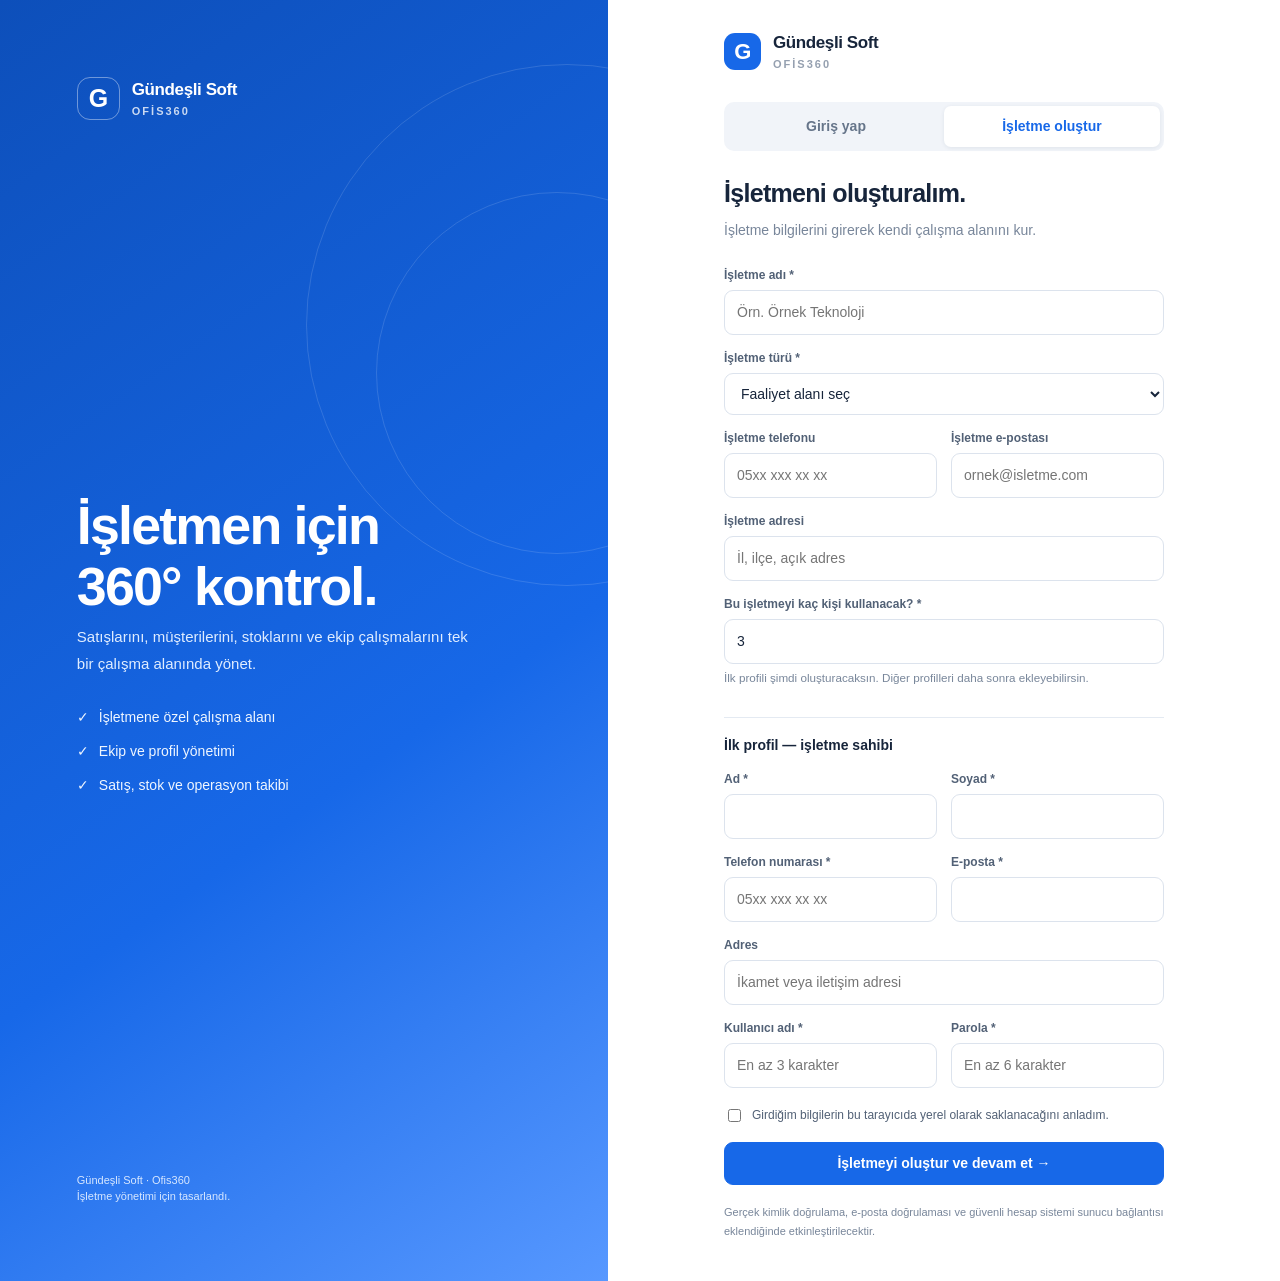
==== index.html @ 5b303537 "Update index.html" ====
<!DOCTYPE html>
<html lang="tr">
<head>
<meta charset="UTF-8">
<meta name="viewport" content="width=device-width, initial-scale=1.0">
<meta name="theme-color" content="#1768e8">
<title>Gündeşli Soft | Ofis360</title>
<style>
:root{
 --blue:#1768e8;--blue2:#0c50c4;--pale:#eef5ff;--ink:#17253b;
 --muted:#78869a;--line:#e4eaf2;--bg:#f5f7fb;--white:#fff;
 --green:#138a57;--greenbg:#e8f8ef;--red:#d93645;--redbg:#fff0f1;
 --orange:#c87812;--orangebg:#fff4e5;--radius:15px;
 --shadow:0 5px 24px rgba(28,57,96,.055)
}
*{box-sizing:border-box}
body{margin:0;background:var(--bg);color:var(--ink);font:14px/1.5 -apple-system,BlinkMacSystemFont,"Segoe UI",Arial,sans-serif}
button,input,select,textarea{font:inherit}
button{cursor:pointer}
button:focus-visible,input:focus-visible,select:focus-visible,textarea:focus-visible{outline:3px solid #9bc2ff;outline-offset:2px}
.hidden{display:none!important}
.muted{color:var(--muted)}
.small{font-size:12px}
h1,h2,h3,p{margin-top:0}
h1{font-size:25px;letter-spacing:-.7px;margin-bottom:7px}
h2{font-size:18px;letter-spacing:-.3px}
h3{font-size:14px}
a{color:var(--blue)}
.btn{border:1px solid var(--line);border-radius:9px;background:white;color:var(--ink);padding:10px 14px;font-weight:600;display:inline-flex;align-items:center;justify-content:center;gap:7px}
.btn:hover{background:#f3f7ff;border-color:#c9dcff}
.btn.primary{background:var(--blue);border-color:var(--blue);color:#fff}
.btn.primary:hover{background:var(--blue2)}
.btn.danger{color:var(--red);border-color:#ffd7dc}
.btn.soft{background:var(--pale);color:var(--blue);border-color:#d8e7ff}
.btn.sm{padding:7px 10px;font-size:12px}
.btn.block{width:100%}
input,select,textarea{width:100%;padding:11px 12px;border:1px solid #dce3ed;border-radius:9px;background:#fff;color:var(--ink)}
textarea{resize:vertical;min-height:80px}
label{display:block;font-size:12px;font-weight:650;color:#526176;margin-bottom:6px}
.field{margin-bottom:14px}
.field small{display:block;color:var(--muted);margin-top:5px}
.grid{display:grid;gap:15px}
.card{background:#fff;border:1px solid var(--line);border-radius:var(--radius);padding:19px;box-shadow:var(--shadow);min-width:0}
.card h2{margin-bottom:5px}
.row{display:flex;align-items:center;gap:12px}
.between{justify-content:space-between}
.wrap{flex-wrap:wrap}
.grow{flex:1;min-width:0}
.stack{display:flex;flex-direction:column;gap:12px}
.badge{display:inline-flex;align-items:center;gap:5px;border-radius:20px;padding:4px 9px;font-size:11px;font-weight:700;background:#eef2f7;color:#59677a}
.badge.green{background:var(--greenbg);color:var(--green)}
.badge.red{background:var(--redbg);color:var(--red)}
.badge.orange{background:var(--orangebg);color:var(--orange)}
.badge.blue{background:var(--pale);color:var(--blue)}
hr{border:0;border-top:1px solid var(--line);margin:17px 0}
.tablewrap{overflow:auto;width:100%}
table{border-collapse:collapse;width:100%;min-width:550px;font-size:13px}
th,td{text-align:left;padding:12px 10px;border-bottom:1px solid var(--line);vertical-align:middle}
th{color:#718096;font-size:11px;text-transform:uppercase;letter-spacing:.5px;background:#fafbfd}
td strong{font-weight:650}
.empty{text-align:center;padding:32px 15px;color:var(--muted)}
.empty b{display:block;color:var(--ink);font-size:14px;margin-bottom:5px}
.kpi{cursor:pointer;transition:.18s}
.kpi:hover{transform:translateY(-2px);border-color:#b8d1ff;box-shadow:0 9px 26px #174a8c12}
.kpi-icon{width:39px;height:39px;display:grid;place-items:center;background:var(--pale);color:var(--blue);border-radius:11px;font-size:18px}
.kpi-value{font-size:26px;font-weight:750;letter-spacing:-.8px;margin:12px 0 2px}
.kpi-label{font-size:12px;color:var(--muted)}
.topline{height:3px;background:linear-gradient(90deg,var(--blue),#6aa5ff)}
/* Login and onboarding */
#auth{min-height:100vh;display:grid;grid-template-columns:minmax(300px, .95fr) minmax(360px,1.05fr);background:#fff}
.auth-side{background:linear-gradient(145deg,#0d4fba,#1768e8 60%,#5798ff);color:#fff;padding:clamp(30px,6vw,80px);display:flex;flex-direction:column;justify-content:space-between;position:relative;overflow:hidden}
.auth-side:before,.auth-side:after{content:"";position:absolute;border:1px solid #ffffff22;border-radius:50%;width:360px;height:360px;right:-130px;top:15%}
.auth-side:after{width:520px;height:520px;right:-220px;top:5%}
.brand{display:flex;align-items:center;gap:12px;font-size:17px;font-weight:750;letter-spacing:-.4px}
.logo{width:43px;height:43px;border:1px solid #ffffff66;border-radius:13px;display:grid;place-items:center;font-size:25px;font-weight:800;color:#fff}
.brand .soft{font-size:11px;display:block;letter-spacing:2px;text-transform:uppercase;opacity:.78}
.auth-pitch{position:relative;z-index:1;max-width:460px}
.auth-pitch h1{font-size:clamp(34px,4.2vw,54px);line-height:1.12;letter-spacing:-1.8px}
.auth-pitch p{font-size:15px;line-height:1.8;color:#e0edff;max-width:400px}
.auth-points{display:grid;gap:13px;margin-top:30px;color:#eff6ff}
.auth-point{display:flex;gap:10px;align-items:center}
.auth-foot{position:relative;z-index:1;color:#d7e7ff;font-size:11px}
.auth-main{display:flex;align-items:center;justify-content:center;padding:30px 22px;overflow:auto}
.auth-box{width:100%;max-width:440px}
.auth-box h2{font-size:25px;letter-spacing:-.7px;margin:0 0 7px}
.auth-box .intro{color:var(--muted);margin-bottom:25px}
.auth-tabs{display:flex;background:#f1f4f9;padding:4px;border-radius:10px;margin-bottom:24px}
.auth-tabs button{flex:1;border:0;background:transparent;padding:10px;border-radius:7px;color:#66758a;font-weight:650}
.auth-tabs button.active{background:#fff;color:var(--blue);box-shadow:0 1px 4px #142b4915}
.auth-note{font-size:11px;color:var(--muted);line-height:1.7;margin-top:18px}
/* Application */
#app{min-height:100vh}
.sidebar{position:fixed;left:0;top:0;bottom:0;width:246px;background:#fff;border-right:1px solid var(--line);display:flex;flex-direction:column;z-index:10}
.side-brand{height:77px;display:flex;align-items:center;padding:0 20px;gap:10px;border-bottom:1px solid var(--line)}
.side-logo{width:37px;height:37px;display:grid;place-items:center;background:var(--blue);color:white;border-radius:11px;font-weight:800;font-size:22px}
.side-brand strong{display:block;font-size:14px}
.side-brand small{font-size:10px;color:var(--muted);letter-spacing:1.4px}
.side-business{margin:16px 13px;padding:12px;border:1px solid var(--line);border-radius:10px}
.side-business small{display:block;color:var(--muted);font-size:10px}
.side-business strong{display:block;margin:4px 0;overflow-wrap:anywhere}
.nav{overflow:auto;padding:4px 11px 16px;flex:1}
.nav-label{padding:16px 10px 7px;font-size:10px;letter-spacing:1.2px;font-weight:750;color:#9aa6b6}
.nav button{width:100%;border:0;background:transparent;color:#64748b;text-align:left;padding:10px;border-radius:8px;display:flex;align-items:center;gap:11px;margin:2px 0;font-size:13px;font-weight:550}
.nav button:hover{background:#f5f8fe;color:var(--blue)}
.nav button.active{background:var(--pale);color:var(--blue);font-weight:700}
.nav .ni{width:20px;text-align:center;font-size:16px}
.side-bottom{padding:12px;border-top:1px solid var(--line)}
.profile-mini{display:flex;gap:10px;align-items:center;padding:9px}
.avatar{width:36px;height:36px;display:grid;place-items:center;flex-shrink:0;border-radius:50%;background:#e3edff;color:var(--blue);font-weight:750}
.profile-mini strong{display:block;font-size:12px}
.profile-mini small{color:var(--muted);font-size:10px}
.main{margin-left:246px;min-width:0}
.topbar{height:70px;position:sticky;top:0;z-index:8;background:#ffffffed;backdrop-filter:blur(12px);border-bottom:1px solid var(--line);display:flex;align-items:center;justify-content:space-between;padding:0 29px;gap:12px}
.crumb{font-size:12px;color:var(--muted)}
.topbar-right{display:flex;align-items:center;gap:10px}
.content{padding:28px;max-width:1600px;margin:0 auto}
.pagehead{display:flex;align-items:flex-start;justify-content:space-between;gap:15px;margin-bottom:23px;flex-wrap:wrap}
.pagehead p{color:var(--muted);margin-bottom:0}
.page-actions{display:flex;gap:8px;flex-wrap:wrap}
.section-title{font-size:14px;font-weight:750;margin:24px 0 13px}
.stat-grid{grid-template-columns:repeat(4,minmax(0,1fr))}
.two-grid{grid-template-columns:repeat(2,minmax(0,1fr))}
.three-grid{grid-template-columns:repeat(3,minmax(0,1fr))}
.four-grid{grid-template-columns:repeat(4,minmax(0,1fr))}
.panel-title{display:flex;align-items:center;justify-content:space-between;gap:10px;margin-bottom:16px}
.panel-title h2{margin:0}
.listrow{display:flex;align-items:center;gap:12px;padding:12px 0;border-bottom:1px solid var(--line)}
.listrow:last-child{border-bottom:0}
.doticon{width:37px;height:37px;display:grid;place-items:center;background:#f0f5fd;border-radius:10px;font-size:16px;flex-shrink:0}
.listrow strong{font-size:13px}
.listrow small{display:block;color:var(--muted);font-size:11px}
.listrow .end{margin-left:auto;text-align:right}
.formgrid{display:grid;grid-template-columns:repeat(2,minmax(0,1fr));gap:0 14px}
.formgrid .full{grid-column:1/-1}
.tabs{display:flex;gap:7px;flex-wrap:wrap;margin-bottom:18px}
.tabs button{border:1px solid var(--line);background:#fff;padding:8px 12px;border-radius:8px;font-size:12px;color:#627187}
.tabs button.active{background:var(--pale);border-color:#cbdfff;color:var(--blue);font-weight:700}
.notice{padding:13px 15px;border-radius:10px;background:var(--pale);color:#275b9c;font-size:12px;margin-bottom:16px}
.money-status{padding:17px;border-radius:12px;display:flex;justify-content:space-between;align-items:center;gap:12px;background:#f0f3f7;border:1px solid #e3e8ef}
.money-status.red{background:var(--redbg);border-color:#ffcbd0;color:var(--red)}
.money-status.green{background:var(--greenbg);border-color:#bfe9d0;color:var(--green)}
.money-status.orange{background:var(--orangebg);border-color:#ffdfb0;color:var(--orange)}
.money-status strong{font-size:21px;display:block}
.money-status small{font-size:11px}
.sale-layout{display:grid;grid-template-columns:minmax(0,1.35fr) minmax(290px,.8fr);gap:16px;align-items:start}
.cart-line{display:grid;grid-template-columns:minmax(0,1fr) 75px 95px 28px;gap:8px;align-items:center;padding:12px 0;border-bottom:1px solid var(--line);font-size:12px}
.cart-line input{padding:7px}
.icon-btn{border:0;background:transparent;color:#8794a7;font-size:17px;padding:5px}
.setting-row{display:flex;align-items:center;justify-content:space-between;gap:15px;padding:15px 0;border-bottom:1px solid var(--line)}
.setting-row:last-child{border:0}
.setting-row strong{display:block;font-size:13px}
.setting-row small{display:block;color:var(--muted);font-size:11px;margin-top:3px}
.switch{width:42px;height:24px;position:relative;flex-shrink:0}
.switch input{opacity:0;width:0;height:0}
.slider{position:absolute;inset:0;background:#ccd4df;border-radius:30px;cursor:pointer}
.slider:before{content:"";position:absolute;width:18px;height:18px;left:3px;top:3px;background:white;border-radius:50%;transition:.2s}
.switch input:checked+.slider{background:var(--blue)}
.switch input:checked+.slider:before{transform:translateX(18px)}
.toast{position:fixed;right:22px;bottom:22px;background:#17253b;color:#fff;padding:13px 18px;border-radius:10px;box-shadow:0 8px 35px #0002;z-index:100;max-width:calc(100vw - 44px);animation:fadein .2s}
@keyframes fadein{from{transform:translateY(8px);opacity:0}to{transform:translateY(0);opacity:1}}
.modal-backdrop{position:fixed;inset:0;background:#10213b66;z-index:50;display:flex;align-items:center;justify-content:center;padding:18px}
.modal{background:#fff;border-radius:16px;width:100%;max-width:610px;max-height:90vh;overflow:auto;box-shadow:0 20px 70px #0c244233}
.modal-head{display:flex;align-items:center;justify-content:space-between;padding:19px 22px;border-bottom:1px solid var(--line)}
.modal-body{padding:22px}
.modal-foot{padding:14px 22px;border-top:1px solid var(--line);display:flex;justify-content:flex-end;gap:8px}
.mobile-menu{display:none}
@media(max-width:1100px){
 .stat-grid,.four-grid{grid-template-columns:repeat(2,minmax(0,1fr))}
 .three-grid{grid-template-columns:repeat(2,minmax(0,1fr))}
 .content{padding:22px}
}
@media(max-width:760px){
 #auth{grid-template-columns:1fr}
 .auth-side{display:none}
 .auth-main{min-height:100vh;padding:25px 18px}
 .sidebar{transform:translateX(-100%);transition:transform .22s;box-shadow:none}
 .sidebar.open{transform:translateX(0);box-shadow:15px 0 40px #13274422}
 .main{margin-left:0}
 .topbar{height:62px;padding:0 14px}
 .mobile-menu{display:inline-flex}
 .content{padding:18px 13px}
 .stat-grid,.two-grid,.three-grid,.four-grid{grid-template-columns:1fr 1fr;gap:10px}
 .card{padding:14px}
 .kpi-value{font-size:22px}
 .sale-layout{grid-template-columns:1fr}
 .formgrid{grid-template-columns:1fr}
 .formgrid .full{grid-column:auto}
 .topbar-right .hide-mobile{display:none}
}
@media(max-width:390px){
 .stat-grid,.two-grid,.three-grid,.four-grid{grid-template-columns:1fr}
}
@media print{
 .sidebar,.topbar,.page-actions,.no-print,.btn{display:none!important}
 .main{margin:0}.content{padding:0}.card{box-shadow:none;break-inside:avoid}
 body{background:#fff}
}
</style>
</head>
<body>

<section id="auth">
 <aside class="auth-side">
  <div class="brand"><div class="logo">G</div><div>Gündeşli Soft<span class="soft">OFİS360</span></div></div>
  <div class="auth-pitch">
   <h1>İşletmen için<br>360° kontrol.</h1>
   <p>Satışlarını, müşterilerini, stoklarını ve ekip çalışmalarını tek bir çalışma alanında yönet.</p>
   <div class="auth-points">
    <div class="auth-point"><span>✓</span> İşletmene özel çalışma alanı</div>
    <div class="auth-point"><span>✓</span> Ekip ve profil yönetimi</div>
    <div class="auth-point"><span>✓</span> Satış, stok ve operasyon takibi</div>
   </div>
  </div>
  <div class="auth-foot">Gündeşli Soft · Ofis360<br>İşletme yönetimi için tasarlandı.</div>
 </aside>
 <main class="auth-main">
  <div class="auth-box">
   <div class="brand" style="color:var(--ink);margin-bottom:30px"><div class="side-logo">G</div><div>Gündeşli Soft<span class="soft" style="color:var(--muted)">OFİS360</span></div></div>
   <div id="authContent"></div>
  </div>
 </main>
</section>

<section id="app" class="hidden">
 <aside class="sidebar" id="sidebar">
  <div class="side-brand"><div class="side-logo">G</div><div><strong>Gündeşli Soft</strong><small>OFİS360</small></div></div>
  <div class="side-business"><small>AKTİF İŞLETME</small><strong id="sideBusiness">İşletmem</strong><span class="badge blue" id="sideSector">İşletme</span></div>
  <nav class="nav" id="nav"></nav>
  <div class="side-bottom">
   <div class="profile-mini"><div class="avatar" id="sideAvatar">K</div><div class="grow"><strong id="sideName">Kullanıcı</strong><small id="sideRole">İşletme yöneticisi</small></div><button class="icon-btn" onclick="showPage('profiles')" title="Profiller">⌄</button></div>
   <button class="btn block sm" onclick="logout()">Oturumu kapat</button>
  </div>
 </aside>
 <main class="main">
  <header class="topbar">
   <div class="row"><button class="btn sm mobile-menu" onclick="toggleSidebar()">☰</button><div><div class="crumb">Gündeşli Soft / <span id="crumb">Genel Bakış</span></div><strong id="topBusiness">İşletmem</strong></div></div>
   <div class="topbar-right"><span class="badge green hide-mobile">● Yerel çalışma alanı</span><button class="btn sm" onclick="showPage('settings')">⚙ Ayarlar</button><button class="btn sm primary" onclick="showPage('sales')">＋ Yeni satış</button></div>
  </header>
  <div class="content" id="content"></div>
 </main>
</section>

<div id="modalRoot"></div>
<div id="toastRoot"></div>

<script>
"use strict";
const $=id=>document.getElementById(id);
const money=n=>new Intl.NumberFormat("tr-TR",{style:"currency",currency:"TRY"}).format(Number(n)||0);
const esc=s=>String(s??"").replace(/[&<>"']/g,c=>({"&":"&amp;","<":"&lt;",">":"&gt;",'"':"&quot;","'":"&#39;"}[c]));
const uid=()=>Date.now().toString(36)+Math.random().toString(36).slice(2,8);
const today=()=>new Date().toISOString().slice(0,10);
const sectorNames={
 computer:"Bilgisayar ve Güvenlik Sistemleri / Teknik Servis",
 phone:"Telefoncu ve Telefon Teknik Servisi",
 realestate:"Gayrimenkul / Emlak"
};
const defaultSettings={
 sessionMinutes:10,currency:"TRY",lowStock:3,showCosts:true,
 businessAddress:"",businessPhone:"",businessEmail:"",
 businessTax:"",businessTaxOffice:"",businessWebsite:"",
 receiptFooter:"Bizi tercih ettiğiniz için teşekkür ederiz.",
 requireCustomer:false,showWelcome:true
};
let db=null,activeProfile=null,currentPage="dashboard",authMode="login";
let cart=[],salePayment="cash",detailTab="";

function blankDB(){
 return {version:1,business:null,profiles:[],customers:[],products:[],sales:[],
 services:[],tasks:[],properties:[],activity:[],settings:{...defaultSettings},
 currentProfileId:null,createdAt:new Date().toISOString()};
}
function loadDB(){
 try{
  const raw=localStorage.getItem("ofis360_data_v1");
  if(raw){const x=JSON.parse(raw);return {...blankDB(),...x,settings:{...defaultSettings,...x.settings}}}
 }catch(e){}
 return blankDB();
}
function saveDB(){
 try{localStorage.setItem("ofis360_data_v1",JSON.stringify(db));return true}
 catch(e){toast("Tarayıcı depolama alanı dolu olabilir. Verileri dışa aktarın.");return false}
}
function logActivity(action){
 db.activity.unshift({id:uid(),action,profile:activeProfile?.name||"Sistem",date:new Date().toISOString()});
 db.activity=db.activity.slice(0,150);
}
function toast(msg){
 const el=document.createElement("div");el.className="toast";el.textContent=msg;
 $("toastRoot").appendChild(el);setTimeout(()=>el.remove(),3000);
}
function initials(name){
 return String(name||"K").trim().split(/\s+/).slice(0,2).map(x=>x[0]||"").join("").toLocaleUpperCase("tr");
}
function fmtDate(s){
 if(!s)return "—";
 const d=new Date(s);return isNaN(d)?esc(s):d.toLocaleDateString("tr-TR");
}
function openAuth(mode="login"){
 authMode=mode;renderAuth();
}
function renderAuth(){
 $("auth").classList.remove("hidden");$("app").classList.add("hidden");
 const isLogin=authMode==="login",isCreate=authMode==="create";
 $("authContent").innerHTML=`
 <div class="auth-tabs">
  <button class="${isLogin?"active":""}" onclick="openAuth('login')">Giriş yap</button>
  <button class="${isCreate?"active":""}" onclick="openAuth('create')">İşletme oluştur</button>
 </div>
 ${isLogin?`
 <h2>Tekrar hoş geldin.</h2><p class="intro">İşletme çalışma alanına giriş yap.</p>
 <form onsubmit="login(event)">
  <div class="field"><label>İşletme</label><input id="loginBusiness" required placeholder="İşletme adı"></div>
  <div class="field"><label>E-posta veya kullanıcı adı</label><input id="loginUser" required autocomplete="username" placeholder="E-posta / kullanıcı adı"></div>
  <div class="field"><label>Parola</label><input id="loginPass" required type="password" autocomplete="current-password" placeholder="Parolanız"></div>
  <button class="btn primary block" type="submit">Giriş yap <span>→</span></button>
 </form>
 <div class="row between" style="margin-top:17px"><span class="small muted">İlk kez mi kullanıyorsun?</span><button class="btn sm soft" onclick="openAuth('create')">İşletme oluştur</button></div>
 <p class="auth-note">Bu sürüm yerel prototiptir. Hesap ve parola kayıtları yalnızca bu tarayıcıda tutulur; henüz sunucuya bağlı değildir.</p>
 `:isCreate?`
 <h2>İşletmeni oluşturalım.</h2><p class="intro">İşletme bilgilerini girerek kendi çalışma alanını kur.</p>
 <form onsubmit="createBusiness(event)">
  <div class="field"><label>İşletme adı *</label><input id="newBusiness" required maxlength="100" placeholder="Örn. Örnek Teknoloji"></div>
  <div class="field"><label>İşletme türü *</label><select id="newSector" required><option value="">Faaliyet alanı seç</option>${Object.entries(sectorNames).map(([k,v])=>`<option value="${k}">${esc(v)}</option>`).join("")}</select></div>
  <div class="formgrid">
   <div class="field"><label>İşletme telefonu</label><input id="newPhone" type="tel" placeholder="05xx xxx xx xx"></div>
   <div class="field"><label>İşletme e-postası</label><input id="newEmail" type="email" placeholder="ornek@isletme.com"></div>
   <div class="field full"><label>İşletme adresi</label><input id="newAddress" placeholder="İl, ilçe, açık adres"></div>
   <div class="field full"><label>Bu işletmeyi kaç kişi kullanacak? *</label><input id="newSeats" type="number" min="1" max="500" required value="3"><small>İlk profili şimdi oluşturacaksın. Diğer profilleri daha sonra ekleyebilirsin.</small></div>
  </div>
  <hr><h3>İlk profil — işletme sahibi</h3>
  <div class="formgrid">
   <div class="field"><label>Ad *</label><input id="ownerFirst" required autocomplete="given-name"></div>
   <div class="field"><label>Soyad *</label><input id="ownerLast" required autocomplete="family-name"></div>
   <div class="field"><label>Telefon numarası *</label><input id="ownerPhone" required type="tel" placeholder="05xx xxx xx xx"></div>
   <div class="field"><label>E-posta *</label><input id="ownerEmail" required type="email" autocomplete="email"></div>
   <div class="field full"><label>Adres</label><input id="ownerAddress" placeholder="İkamet veya iletişim adresi"></div>
   <div class="field"><label>Kullanıcı adı *</label><input id="ownerUsername" required minlength="3" autocomplete="username" placeholder="En az 3 karakter"></div>
   <div class="field"><label>Parola *</label><input id="ownerPassword" required type="password" minlength="6" autocomplete="new-password" placeholder="En az 6 karakter"></div>
  </div>
  <label style="display:flex;gap:8px;align-items:flex-start;font-weight:500;margin:4px 0 17px"><input type="checkbox" id="terms" required style="width:auto;margin-top:3px"> <span>Girdiğim bilgilerin bu tarayıcıda yerel olarak saklanacağını anladım.</span></label>
  <button class="btn primary block" type="submit">İşletmeyi oluştur ve devam et →</button>
 </form>
 <p class="auth-note">Gerçek kimlik doğrulama, e-posta doğrulaması ve güvenli hesap sistemi sunucu bağlantısı eklendiğinde etkinleştirilecektir.</p>
 `:`
 <h2>Profillerine eriş.</h2><p class="intro">İşletme yöneticisinin oluşturduğu profille devam et.</p>
 <form onsubmit="switchProfileLogin(event)">
  <div class="field"><label>İşletme adı</label><input id="profileBusiness" required></div>
  <div class="field"><label>Kullanıcı adı</label><input id="profileUsername" required></div>
  <div class="field"><label>Parola</label><input id="profilePassword" required type="password"></div>
  <button class="btn primary block">Giriş yap</button>
 </form>`}`;
}
function createBusiness(e){
 e.preventDefault();
 const name=$("newBusiness").value.trim(),sector=$("newSector").value;
 const username=$("ownerUsername").value.trim(),password=$("ownerPassword").value;
 if(!name||!sector||username.length<3||password.length<6)return toast("Zorunlu alanları kontrol et.");
 const first=$("ownerFirst").value.trim(),last=$("ownerLast").value.trim();
 db=blankDB();
 db.business={id:uid(),name,sector,seats:Math.max(1,Math.min(500,Number($("newSeats").value)||1)),
 phone:$("newPhone").value.trim(),email:$("newEmail").value.trim(),address:$("newAddress").value.trim()};
 db.settings={...defaultSettings,businessPhone:db.business.phone,businessEmail:db.business.email,businessAddress:db.business.address};
 const p={id:uid(),first,last,name:(first+" "+last).trim(),phone:$("ownerPhone").value.trim(),
 email:$("ownerEmail").value.trim(),address:$("ownerAddress").value.trim(),
 username,password,role:"owner",title:"İşletme sahibi",active:true,createdAt:new Date().toISOString()};
 db.profiles.push(p);db.currentProfileId=p.id;activeProfile=p;
 logActivity("İşletme oluşturuldu");
 saveDB();enterApp();toast("İşletme oluşturuldu. İlk profil hazır.");
}
function login(e){
 e.preventDefault();
 const name=$("loginBusiness").value.trim().toLocaleLowerCase("tr");
 const username=$("loginUser").value.trim().toLocaleLowerCase("tr");
 const password=$("loginPass").value;
 const candidate=loadDB();
 if(!candidate.business||candidate.business.name.toLocaleLowerCase("tr")!==name){
  return toast("Bu tarayıcıda eşleşen bir işletme bulunamadı.");
 }
 const p=candidate.profiles.find(x=>x.active&&x.username.toLocaleLowerCase("tr")===username&&x.password===password);
 if(!p)return toast("Kullanıcı adı veya parola hatalı.");
 db=candidate;activeProfile=p;db.currentProfileId=p.id;saveDB();enterApp();
}
function switchProfileLogin(e){
 e.preventDefault();
 const candidate=loadDB();
 if(!candidate.business||candidate.business.name.toLocaleLowerCase("tr")!==$("profileBusiness").value.trim().toLocaleLowerCase("tr"))return toast("İşletme bulunamadı.");
 const p=candidate.profiles.find(x=>x.active&&x.username.toLocaleLowerCase("tr")===$("profileUsername").value.trim().toLocaleLowerCase("tr")&&x.password===$("profilePassword").value);
 if(!p)return toast("Profil bilgileri doğru değil.");
 db=candidate;activeProfile=p;db.currentProfileId=p.id;saveDB();enterApp();
}
function enterApp(){
 if(!db?.business||!activeProfile){openAuth("login");return}
 $("auth").classList.add("hidden");$("app").classList.remove("hidden");
 $("sideBusiness").textContent=db.business.name;$("topBusiness").textContent=db.business.name;
 $("sideSector").textContent=sectorNames[db.business.sector]||"İşletme";
 $("sideName").textContent=activeProfile.name;$("sideRole").textContent=activeProfile.title||activeProfile.role;
 $("sideAvatar").textContent=initials(activeProfile.name);
 buildNav();showPage(currentPage==="login"?"dashboard":currentPage);
}
function logout(){
 if(db){db.currentProfileId=null;saveDB()}
 db=null;activeProfile=null;cart=[];openAuth("login");
}
function toggleSidebar(){$("sidebar").classList.toggle("open")}
function isOwner(){return activeProfile?.role==="owner"||activeProfile?.role==="admin"}
function canManage(){return isOwner()||activeProfile?.role==="manager"}
function buildNav(){
 const sector=db.business.sector;
 const items=[
  ["main","ÇALIŞMA ALANI"],
  ["dashboard","▦","Genel Bakış"],
  ["sales","＋","Yeni Satış"],
  ["salesList","▤","Satış Geçmişi"],
  ["customers","♙","Müşteriler"],
  ["stock","▦","Ürün ve Stok"],
  ["tasks","◷","Görevler ve Hatırlatmalar"],
  ["reports","▥","Raporlar"],
  ["operations","▧",sector==="realestate"?"Portföy ve İlanlar":sector==="phone"?"Telefon İşlemleri":"Teknik Servis"],
  ["team","TEAM","EKİP VE YÖNETİM"],
  ["profiles","♧","Personel Profilleri"],
  ["settings","⚙","Ayarlar"]
 ];
 if(sector==="realestate")items.splice(8,0,["properties","⌂","Gayrimenkuller"]);
 $("nav").innerHTML=items.map(it=>it[0]==="main"||it[0]==="team"?`<div class="nav-label">${it[1]}</div>`:`<button data-page="${it[0]}" class="${currentPage===it[0]?"active":""}" onclick="showPage('${it[0]}')"><span class="ni">${it[1]==="TEAM"?"♧":it[1]}</span>${it[2]}</button>`).join("");
}
function showPage(page){
 currentPage=page;$("sidebar").classList.remove("open");buildNav();
 const names={dashboard:"Genel Bakış",sales:"Yeni Satış",salesList:"Satış Geçmişi",customers:"Müşteriler",stock:"Ürün ve Stok",tasks:"Görevler ve Hatırlatmalar",reports:"Raporlar",operations:db?.business.sector==="realestate"?"Portföy ve İlanlar":db?.business.sector==="phone"?"Telefon İşlemleri":"Teknik Servis",properties:"Gayrimenkuller",profiles:"Personel Profilleri",settings:"Ayarlar",detail:"Ayrıntılı Analiz"};
 $("crumb").textContent=names[page]||page;
 const fn={dashboard:renderDashboard,sales:renderSales,salesList:renderSalesList,customers:renderCustomers,stock:renderStock,tasks:renderTasks,reports:renderReports,operations:renderOperations,properties:renderProperties,profiles:renderProfiles,settings:renderSettings};
 $("content").innerHTML=(fn[page]||renderDashboard)();
 if(page==="sales")refreshSale();
}
function pageHead(title,desc,actions=""){
 return `<div class="pagehead"><div><h1>${title}</h1><p>${desc}</p></div><div class="page-actions">${actions}</div></div>`;
}
function kpi(title,value,icon,sub,page){
 return `<div class="card kpi" onclick="showPage('${page}')"><div class="row between"><div class="kpi-label">${title}</div><div class="kpi-icon">${icon}</div></div><div class="kpi-value">${value}</div><div class="kpi-label">${sub}　<span style="color:var(--blue)">Ayrıntıları gör →</span></div></div>`;
}
function renderDashboard(){
 const todaySales=db.sales.filter(s=>s.date===today());
 const total=todaySales.reduce((n,s)=>n+s.total,0);
 const low=db.products.filter(p=>p.active!==false&&Number(p.qty)<=Number(db.settings.lowStock));
 const pending=db.services.filter(s=>!["Teslim edildi","İptal"].includes(s.status));
 const openTasks=db.tasks.filter(t=>!t.done);
 return `${pageHead("Genel Bakış","İşletmenin günlük durumunu ve önemli hareketlerini takip et.",`<button class="btn primary" onclick="showPage('sales')">＋ Yeni satış</button><button class="btn" onclick="showPage('stock')">＋ Ürün ekle</button>`)}
 <div class="grid stat-grid">
 ${kpi("Bugünkü satışlar",money(total),"↗",todaySales.length+" işlem","salesList")}
 ${kpi("Toplam müşteri",db.customers.length,"♙","Kayıtlı müşteri","customers")}
 ${kpi("Aktif ürün",db.products.filter(p=>p.active!==false).length,"▦","Ürün kataloğu","stock")}
 ${kpi("Bekleyen görev",openTasks.length,"◷","Tamamlanmamış görev","tasks")}
 </div>
 <div class="grid two-grid" style="margin-top:17px">
  <div class="card"><div class="panel-title"><h2>Satış özeti</h2><button class="btn sm" onclick="showPage('reports')">Analiz →</button></div>
   <div class="row between"><div><div class="muted small">Bugünkü toplam</div><div style="font-size:27px;font-weight:750;margin:5px 0">${money(total)}</div><div class="small muted">${todaySales.length} satış kaydı</div></div><div class="kpi-icon" style="width:52px;height:52px;font-size:23px">↗</div></div>
   <hr><div class="row between"><span class="muted small">Toplam satış kaydı</span><strong>${db.sales.length}</strong></div>
   <div class="row between" style="margin-top:11px"><span class="muted small">Tüm satışların toplamı</span><strong>${money(db.sales.reduce((n,s)=>n+s.total,0))}</strong></div>
  </div>
  <div class="card"><div class="panel-title"><h2>Takip edilmesi gerekenler</h2><button class="btn sm" onclick="showPage('stock')">Stokları gör →</button></div>
   <div class="listrow"><div class="doticon">▦</div><div class="grow"><strong>Kritik stok</strong><small>Minimum stok seviyesindeki ürünler</small></div><span class="badge ${low.length?"red":"green"}">${low.length}</span></div>
   <div class="listrow"><div class="doticon">▧</div><div class="grow"><strong>Devam eden servis</strong><small>Teslim edilmeyi bekleyen cihazlar</small></div><span class="badge ${pending.length?"orange":"green"}">${pending.length}</span></div>
   <div class="listrow"><div class="doticon">◷</div><div class="grow"><strong>Açık görevler</strong><small>Henüz tamamlanmayan işler</small></div><span class="badge ${openTasks.length?"blue":"green"}">${openTasks.length}</span></div>
  </div>
 </div>
 <div class="grid two-grid" style="margin-top:17px">
  <div class="card"><div class="panel-title"><h2>Son satışlar</h2><button class="btn sm" onclick="showPage('salesList')">Tümünü gör</button></div>
   ${db.sales.length?db.sales.slice(0,5).map(s=>`<div class="listrow"><div class="doticon">↗</div><div class="grow"><strong>${esc(s.no)}</strong><small>${esc(s.customerName||"Perakende müşteri")} · ${fmtDate(s.date)}</small></div><div class="end"><strong>${money(s.total)}</strong><small>${esc(s.paymentLabel)}</small></div></div>`).join(""):`<div class="empty"><b>Henüz satış yok</b>İlk satışını oluşturarak başlayabilirsin.</div>`}
  </div>
  <div class="card"><div class="panel-title"><h2>Son hareketler</h2><span class="badge blue">Yerel kayıt</span></div>
   ${db.activity.length?db.activity.slice(0,6).map(a=>`<div class="listrow"><div class="doticon">·</div><div class="grow"><strong>${esc(a.action)}</strong><small>${esc(a.profile)} · ${new Date(a.date).toLocaleString("tr-TR")}</small></div></div>`).join(""):`<div class="empty">Henüz kayıtlı hareket yok.</div>`}
  </div>
 </div>`;
}
function renderSales(){
 return `${pageHead("Yeni Satış","Barkodla ürün ekle, sepeti düzenle ve ödemeyi tamamla.",`<button class="btn" onclick="clearCart()">Sepeti temizle</button>`)}
 <div class="sale-layout">
  <div class="card">
   <div class="panel-title"><h2>Ürün ekle</h2><span class="badge blue">${db.products.filter(p=>p.active!==false).length} ürün</span></div>
   <form class="row" onsubmit="addProductToCart(event)" style="margin-bottom:14px">
    <div class="grow"><input id="scanCode" autofocus placeholder="Barkod veya ürün adı yaz / okut" autocomplete="off"></div>
    <button class="btn primary" type="submit">＋ Ekle</button>
   </form>
   <div class="row wrap" style="margin-bottom:16px">${db.products.filter(p=>p.active!==false).slice(0,8).map(p=>`<button class="btn sm" onclick="addProduct('${p.id}')">${esc(p.name)} · ${money(p.price)}</button>`).join("")||`<span class="muted small">Ürün kataloğu boş. Önce Ürün ve Stok bölümünden ürün ekle.</span>`}</div>
   <hr><div class="panel-title"><h2>Sepet</h2><span class="muted small" id="cartCount">0 ürün</span></div>
   <div id="cartLines"></div>
   <div class="row between" style="margin-top:16px"><span class="muted">Ara toplam</span><strong id="cartSubtotal">${money(0)}</strong></div>
   <div class="row between" style="margin-top:10px"><span class="muted">İndirim (TL)</span><input id="saleDiscount" type="number" min="0" step=".01" value="0" style="max-width:130px" oninput="refreshSale()"></div>
   <hr><div class="row between"><strong>Ödenecek toplam</strong><strong id="cartTotal" style="font-size:23px">${money(0)}</strong></div>
  </div>
  <div class="card">
   <div class="panel-title"><h2>Müşteri ve ödeme</h2></div>
   <div class="field"><label>Müşteri</label><select id="saleCustomer" onchange="refreshSale()"><option value="">Perakende müşteri</option>${db.customers.map(c=>`<option value="${c.id}">${esc(c.name)}${c.phone?" · "+esc(c.phone):""}</option>`).join("")}</select></div>
   <div class="field"><label>Ödeme yöntemi</label><div class="tabs" style="margin:0" id="paymentTabs">
    ${[["cash","Nakit"],["card","Kart"],["transfer","Havale"],["eft","EFT"],["other","Diğer"]].map(([v,l])=>`<button class="${salePayment===v?"active":""}" onclick="setPayment('${v}')">${l}</button>`).join("")}
   </div></div>
   <div id="cashFields" class="field"><label>Tahsil edilen nakit (TL)</label><input id="cashReceived" type="number" min="0" step=".01" value="0" oninput="refreshSale()"><small>Alınan para toplamdan düşükse satış tamamlanmış sayılmaz.</small></div>
   <div id="otherPaymentFields" class="field hidden"><label>Tahsilat durumu</label><select id="nonCashStatus" onchange="refreshSale()"><option value="paid">Ödeme alındı</option><option value="pending">Ödeme bekliyor</option></select></div>
   <div class="field"><label>Satış notu</label><textarea id="saleNote" placeholder="İsteğe bağlı açıklama"></textarea></div>
   <div id="moneyStatus" class="money-status red"><div><strong>Sepet boş</strong><small>Ödeme durumu burada gösterilir.</small></div><span>—</span></div>
   <div id="cashChange" class="row between" style="margin-top:14px"><span class="muted">Para üstü</span><strong>${money(0)}</strong></div>
   <button class="btn primary block" style="margin-top:17px;padding:13px" onclick="completeSale()">Satışı tamamla</button>
   <p class="small muted" style="margin:12px 0 0">Kayıt, bu tarayıcının yerel verilerine eklenir. Gerçek ödeme tahsilatı veya banka bağlantısı yapılmaz.</p>
  </div>
 </div>`;
}
function setPayment(v){salePayment=v;showPage("sales")}
function cartTotal(){
 const subtotal=cart.reduce((n,x)=>n+x.qty*x.price,0);
 const discount=Math.max(0,Number($("saleDiscount")?.value)||0);
 return {subtotal,total:Math.max(0,subtotal-discount)};
}
function addProductToCart(e){
 e.preventDefault();const code=$("scanCode").value.trim();if(!code)return;
 const p=db.products.find(p=>p.active!==false&&(p.barcode.toLowerCase()===code.toLowerCase()||p.name.toLocaleLowerCase("tr").includes(code.toLocaleLowerCase("tr"))));
 if(!p){toast("Ürün bulunamadı. Barkodu kontrol et veya ürünü stok bölümüne ekle.");return}
 addProduct(p.id);$("scanCode").value="";$("scanCode").focus();
}
function addProduct(id){
 const p=db.products.find(x=>x.id===id);if(!p)return;
 const line=cart.find(x=>x.productId===id);
 if(line)line.qty++;
 else cart.push({productId:p.id,name:p.name,barcode:p.barcode,qty:1,price:Number(p.price)||0});
 refreshSale();
}
function removeCartItem(id){cart=cart.filter(x=>x.productId!==id);refreshSale()}
function updateCartQty(id,value){const x=cart.find(x=>x.productId===id);if(x)x.qty=Math.max(1,Number(value)||1);refreshSale()}
function updateCartPrice(id,value){const x=cart.find(x=>x.productId===id);if(x)x.price=Math.max(0,Number(value)||0);refreshSale()}
function clearCart(){cart=[];if($("saleDiscount"))$("saleDiscount").value=0;refreshSale()}
function refreshSale(){
 if(!$("cartLines"))return;
 $("cartLines").innerHTML=cart.length?cart.map(x=>`<div class="cart-line">
 <div><strong>${esc(x.name)}</strong><div class="muted small">${esc(x.barcode||"Barkod yok")}</div></div>
 <input aria-label="Miktar" type="number" min="1" value="${x.qty}" onchange="updateCartQty('${x.productId}',this.value)">
 <input aria-label="Birim fiyat" type="number" min="0" step=".01" value="${x.price}" onchange="updateCartPrice('${x.productId}',this.value)">
 <button class="icon-btn" onclick="removeCartItem('${x.productId}')" title="Kaldır">×</button>
 </div>`).join(""):`<div class="empty"><b>Sepet henüz boş</b>Barkod okut veya yukarıdaki ürünlerden birini seç.</div>`;
 const {subtotal,total}=cartTotal();
 $("cartCount").textContent=cart.reduce((n,x)=>n+x.qty,0)+" adet";
 $("cartSubtotal").textContent=money(subtotal);$("cartTotal").textContent=money(total);
 const cash=Number($("cashReceived")?.value)||0;
 const status=$("moneyStatus");let cls="red",title="Eksik ödeme",desc="Tahsil edilmesi gereken tutar",amount=total-cash;
 if(!cart.length){title="Sepet boş";desc="Önce satışa ürün ekle.";amount=0}
 else if(salePayment!=="cash"){
  const paid=$("nonCashStatus")?.value!=="pending";
  cls=paid?"green":"red";title=paid?"Ödeme tamam":"Ödeme bekliyor";desc=paid?"Ödeme yöntemi seçildi":"Tahsilat tamamlanmadı";amount=total;
 }else if(cash<total){cls="red";title="Eksik ödeme";desc="Eksik tutar";amount=total-cash}
 else if(cash===total){cls="green";title="Satış hazır";desc="Ödeme tam";amount=0}
 else{cls="orange";title="Para üstü";desc="Müşteriye iade edilecek";amount=cash-total}
 status.className="money-status "+cls;
 status.innerHTML=`<div><strong>${title}</strong><small>${desc}</small></div><div style="text-align:right"><strong>${money(Math.abs(amount))}</strong><small>${salePayment==="cash"&&cash>total?"Para üstü":salePayment==="cash"&&cash<total?"Eksik tutar":"Toplam"}</small></div>`;
 $("cashChange").classList.toggle("hidden",salePayment!=="cash");
 $("cashChange").innerHTML=`<span class="muted">${cash>total?"Müşteriye verilecek para üstü":"Para üstü"}</span><strong>${money(Math.max(0,cash-total))}</strong>`;
}
function completeSale(){
 if(!cart.length)return toast("Satış için sepete ürün eklemelisin.");
 const {total}=cartTotal();if(total<=0)return toast("Ödenecek toplam sıfır olamaz.");
 const cash=Number($("cashReceived")?.value)||0;
 if(salePayment==="cash"&&cash<total)return toast("Eksik ödeme var. Satış tamamlanmadı.");
 if(salePayment!=="cash"&&$("nonCashStatus")?.value==="pending")return toast("Ödeme bekliyor. Tahsilat olmadan satış tamamlanmadı.");
 for(const line of cart){
  const p=db.products.find(p=>p.id===line.productId);
  if(p&&Number(p.qty)<line.qty)return toast(line.name+" için stok yetersiz. Mevcut: "+p.qty);
 }
 const {subtotal}=cartTotal(),customer=db.customers.find(c=>c.id===$("saleCustomer")?.value);
 const paymentLabel={cash:"Nakit",card:"Kart",transfer:"Havale",eft:"EFT",other:"Diğer"}[salePayment];
 const sale={id:uid(),no:"S-"+Date.now().toString().slice(-8),date:today(),
 datetime:new Date().toISOString(),customerId:customer?.id||"",customerName:customer?.name||"Perakende müşteri",
 items:cart.map(x=>({...x})),subtotal,discount:Math.max(0,Number($("saleDiscount")?.value)||0),
 total,payment:salePayment,paymentLabel,received:salePayment==="cash"?cash:total,
 change:salePayment==="cash"?Math.max(0,cash-total):0,note:$("saleNote")?.value||"",
 profile:activeProfile.name};
 cart.forEach(line=>{const p=db.products.find(p=>p.id===line.productId);if(p)p.qty=Number(p.qty)-line.qty});
 db.sales.unshift(sale);logActivity("Yeni satış kaydedildi: "+sale.no);saveDB();
 cart=[];toast("Satış kaydedildi: "+sale.no);showPage("salesList");
}
function renderSalesList(){
 return `${pageHead("Satış Geçmişi","İşletmede kaydedilmiş satışlar.",`<button class="btn" onclick="exportCSV('sales')">↓ CSV dışa aktar</button><button class="btn primary" onclick="showPage('sales')">＋ Yeni satış</button>`)}
 <div class="card"><div class="row wrap" style="margin-bottom:16px"><input id="salesSearch" placeholder="Satış no veya müşteri ara" oninput="filterTable('salesTable',this.value)" style="max-width:350px"><span class="badge blue">${db.sales.length} kayıt</span></div>
 <div class="tablewrap"><table id="salesTable"><thead><tr><th>Satış no</th><th>Tarih</th><th>Müşteri</th><th>Ödeme</th><th>Personel</th><th>Toplam</th><th></th></tr></thead><tbody>
 ${db.sales.map(s=>`<tr data-search="${esc((s.no+" "+s.customerName+" "+s.paymentLabel).toLocaleLowerCase("tr"))}"><td><strong>${esc(s.no)}</strong></td><td>${fmtDate(s.date)}</td><td>${esc(s.customerName)}</td><td>${esc(s.paymentLabel)}</td><td>${esc(s.profile)}</td><td><strong>${money(s.total)}</strong></td><td><button class="btn sm" onclick="saleDetail('${s.id}')">Detay</button></td></tr>`).join("")||`<tr><td colspan="7" class="empty">Henüz satış kaydı yok.</td></tr>`}
 </tbody></table></div></div>`;
}
function saleDetail(id){
 const s=db.sales.find(x=>x.id===id);if(!s)return;
 showModal("Satış detayı",`<div class="row between"><div><div class="muted small">Satış numarası</div><strong>${esc(s.no)}</strong></div><span class="badge green">Kaydedildi</span></div><hr>
 <div class="row between"><span class="muted">Müşteri</span><strong>${esc(s.customerName)}</strong></div><div class="row between" style="margin-top:8px"><span class="muted">Tarih</span><strong>${fmtDate(s.date)}</strong></div>
 <div class="row between" style="margin-top:8px"><span class="muted">Ödeme</span><strong>${esc(s.paymentLabel)}</strong></div><hr>
 ${s.items.map(i=>`<div class="row between" style="margin:10px 0"><div>${esc(i.name)} <span class="muted">× ${i.qty}</span></div><strong>${money(i.qty*i.price)}</strong></div>`).join("")}
 <hr><div class="row between"><span>Ara toplam</span><strong>${money(s.subtotal)}</strong></div><div class="row between" style="margin-top:8px"><span>İndirim</span><strong>${money(s.discount)}</strong></div><div class="row between" style="margin-top:12px;font-size:18px"><strong>Toplam</strong><strong>${money(s.total)}</strong></div>
 ${s.note?`<hr><div class="muted small">Not</div>${esc(s.note)}`:""}`,`<button class="btn" onclick="closeModal()">Kapat</button><button class="btn primary" onclick="printSale('${s.id}')">Yazdır</button>`);
}
function printSale(id){
 const s=db.sales.find(x=>x.id===id);if(!s)return;
 const w=window.open("","_blank","width=700,height=800");
 if(!w)return toast("Yazdırma penceresi engellendi.");
 w.document.write(`<html lang="tr"><head><title>${esc(s.no)}</title><style>body{font:14px Arial;padding:35px;color:#17253b}h1{font-size:22px}table{width:100%;border-collapse:collapse;margin-top:25px}td,th{text-align:left;padding:10px;border-bottom:1px solid #ddd}.total{text-align:right;font-size:20px;margin-top:25px}</style></head><body><h1>Gündeşli Soft · Ofis360</h1><p>${esc(db.business.name)}<br>${esc(db.settings.businessAddress||"")}<br>${esc(db.settings.businessPhone||"")}</p><hr><h2>Satış fişi ${esc(s.no)}</h2><p>Tarih: ${fmtDate(s.date)}<br>Müşteri: ${esc(s.customerName)}<br>Ödeme: ${esc(s.paymentLabel)}</p><table><thead><tr><th>Ürün</th><th>Adet</th><th>Birim fiyat</th><th>Toplam</th></tr></thead><tbody>${s.items.map(i=>`<tr><td>${esc(i.name)}</td><td>${i.qty}</td><td>${money(i.price)}</td><td>${money(i.qty*i.price)}</td></tr>`).join("")}</tbody></table><div class="total"><p>Ara toplam: ${money(s.subtotal)}</p><p>İndirim: ${money(s.discount)}</p><strong>Toplam: ${money(s.total)}</strong></div><p>${esc(db.settings.receiptFooter)}</p><script>window.onload=()=>window.print()<\/script></body></html>`);
 w.document.close();
}
function renderCustomers(){
 return `${pageHead("Müşteriler","Müşteri bilgilerini, iletişim detaylarını ve ilişkili kayıtları yönet.",`<button class="btn" onclick="exportCSV('customers')">↓ Dışa aktar</button><button class="btn primary" onclick="customerForm()">＋ Yeni müşteri</button>`)}
 <div class="card"><div class="row wrap" style="margin-bottom:16px"><input id="customerSearch" placeholder="Ad, telefon veya e-posta ara" oninput="filterTable('customersTable',this.value)" style="max-width:360px"><span class="badge blue">${db.customers.length} müşteri</span></div>
 <div class="tablewrap"><table id="customersTable"><thead><tr><th>Müşteri</th><th>Telefon</th><th>E-posta</th><th>Adres</th><th>Kayıt</th><th></th></tr></thead><tbody>
 ${db.customers.map(c=>`<tr data-search="${esc((c.name+" "+c.phone+" "+c.email).toLocaleLowerCase("tr"))}"><td><strong>${esc(c.name)}</strong><div class="muted small">${esc(c.kind||"Bireysel")}</div></td><td>${esc(c.phone||"—")}</td><td>${esc(c.email||"—")}</td><td>${esc(c.address||"—")}</td><td>${fmtDate(c.createdAt)}</td><td><button class="btn sm" onclick="customerForm('${c.id}')">Düzenle</button></td></tr>`).join("")||`<tr><td colspan="6" class="empty">Müşteri kaydı yok.</td></tr>`}
 </tbody></table></div></div>`;
}
function customerForm(id=""){
 const c=db.customers.find(x=>x.id===id)||{};
 showModal(id?"Müşteriyi düzenle":"Yeni müşteri",`<form id="customerForm" onsubmit="saveCustomer(event,'${id}')">
 <div class="formgrid">
 <div class="field"><label>Ad soyad / Firma adı *</label><input name="name" required value="${esc(c.name||"")}"></div>
 <div class="field"><label>Müşteri türü</label><select name="kind"><option ${c.kind==="Bireysel"?"selected":""}>Bireysel</option><option ${c.kind==="Kurumsal"?"selected":""}>Kurumsal</option></select></div>
 <div class="field"><label>Telefon</label><input name="phone" type="tel" value="${esc(c.phone||"")}"></div>
 <div class="field"><label>E-posta</label><input name="email" type="email" value="${esc(c.email||"")}"></div>
 <div class="field full"><label>Adres</label><textarea name="address">${esc(c.address||"")}</textarea></div>
 <div class="field full"><label>Not</label><textarea name="note">${esc(c.note||"")}</textarea></div>
 </div></form>`,`<button class="btn" onclick="closeModal()">İptal</button><button class="btn primary" onclick="$('customerForm').requestSubmit()">Kaydet</button>`);
}
function saveCustomer(e,id){
 e.preventDefault();const f=new FormData(e.target),old=db.customers.find(c=>c.id===id);
 const obj={id:id||uid(),name:f.get("name").trim(),kind:f.get("kind"),phone:f.get("phone").trim(),email:f.get("email").trim(),address:f.get("address").trim(),note:f.get("note").trim(),createdAt:old?.createdAt||today()};
 if(old)Object.assign(old,obj);else db.customers.unshift(obj);
 logActivity(old?"Müşteri güncellendi":"Yeni müşteri oluşturuldu");saveDB();closeModal();showPage("customers");toast("Müşteri kaydedildi.");
}
function renderStock(){
 const low=db.products.filter(p=>p.active!==false&&Number(p.qty)<=Number(db.settings.lowStock));
 const stockValue=db.products.reduce((n,p)=>n+(Number(p.qty)||0)*(Number(p.cost)||0),0);
 return `${pageHead("Ürün ve Stok","Ürün kataloğu, barkodlar, fiyatlar ve stok hareketleri.",`<button class="btn" onclick="exportCSV('products')">↓ CSV dışa aktar</button><button class="btn primary" onclick="productForm()">＋ Ürün ekle</button>`)}
 <div class="grid three-grid" style="margin-bottom:16px">${kpi("Toplam ürün",db.products.length,"▦","Ürün kataloğu","stock")}${kpi("Kritik stok",low.length,"!","Minimum seviyede ürün","stock")}${kpi("Tahmini maliyet değeri",money(stockValue),"₺","Maliyet üzerinden","reports")}</div>
 <div class="card"><div class="row wrap" style="margin-bottom:16px"><input id="productSearch" placeholder="Ürün adı veya barkod ara" oninput="filterTable('productsTable',this.value)" style="max-width:360px"><span class="badge ${low.length?"red":"green"}">${low.length} kritik ürün</span></div>
 <div class="tablewrap"><table id="productsTable"><thead><tr><th>Ürün</th><th>Barkod</th><th>Stok</th><th>Birim maliyet</th><th>Satış fiyatı</th><th>Durum</th><th></th></tr></thead><tbody>
 ${db.products.map(p=>`<tr data-search="${esc((p.name+" "+p.barcode).toLocaleLowerCase("tr"))}"><td><strong>${esc(p.name)}</strong><div class="muted small">${esc(p.category||"Genel")}</div></td><td>${esc(p.barcode||"—")}</td><td><strong>${p.qty}</strong> ${esc(p.unit||"adet")}</td><td>${money(p.cost)}</td><td>${money(p.price)}</td><td><span class="badge ${p.qty<=db.settings.lowStock?"red":"green"}">${p.qty<=db.settings.lowStock?"Kritik stok":"Normal"}</span></td><td><button class="btn sm" onclick="productForm('${p.id}')">Düzenle</button></td></tr>`).join("")||`<tr><td colspan="7" class="empty">Henüz ürün eklenmedi.</td></tr>`}
 </tbody></table></div></div>`;
}
function productForm(id=""){
 const p=db.products.find(x=>x.id===id)||{};
 showModal(id?"Ürünü düzenle":"Yeni ürün",`<form id="productForm" onsubmit="saveProduct(event,'${id}')"><div class="formgrid">
 <div class="field full"><label>Ürün adı *</label><input name="name" required value="${esc(p.name||"")}"></div>
 <div class="field"><label>Barkod / ürün kodu</label><input name="barcode" value="${esc(p.barcode||"")}"></div>
 <div class="field"><label>Kategori</label><input name="category" value="${esc(p.category||"")}"></div>
 <div class="field"><label>Stok miktarı *</label><input name="qty" type="number" min="0" step=".01" required value="${p.qty??0}"></div>
 <div class="field"><label>Birim</label><select name="unit"><option ${p.unit==="adet"||!p.unit?"selected":""}>adet</option><option ${p.unit==="kutu"?"selected":""}>kutu</option><option ${p.unit==="metre"?"selected":""}>metre</option><option ${p.unit==="kg"?"selected":""}>kg</option><option ${p.unit==="paket"?"selected":""}>paket</option></select></div>
 <div class="field"><label>Birim maliyet (TL)</label><input name="cost" type="number" min="0" step=".01" value="${p.cost??0}"></div>
 <div class="field"><label>Satış fiyatı (TL) *</label><input name="price" type="number" min="0" step=".01" required value="${p.price??0}"></div>
 <div class="field full"><label>Açıklama</label><textarea name="description">${esc(p.description||"")}</textarea></div>
 </div></form>`,`<button class="btn" onclick="closeModal()">İptal</button><button class="btn primary" onclick="$('productForm').requestSubmit()">Kaydet</button>`);
}
function saveProduct(e,id){
 e.preventDefault();const f=new FormData(e.target),old=db.products.find(p=>p.id===id);
 const barcode=f.get("barcode").trim();
 if(barcode&&db.products.some(p=>p.id!==id&&p.barcode===barcode))return toast("Bu barkod başka bir üründe kayıtlı.");
 const obj={id:id||uid(),name:f.get("name").trim(),barcode,category:f.get("category").trim(),qty:Number(f.get("qty")),unit:f.get("unit"),cost:Number(f.get("cost"))||0,price:Number(f.get("price")),description:f.get("description").trim(),active:true};
 if(old)Object.assign(old,obj);else db.products.unshift(obj);
 logActivity(old?"Ürün güncellendi":"Yeni ürün eklendi");saveDB();closeModal();showPage("stock");toast("Ürün kaydedildi.");
}
function renderTasks(){
 return `${pageHead("Görevler ve Hatırlatmalar","Ekip işlerini, teslim tarihlerini ve sorumluları takip et.",`<button class="btn primary" onclick="taskForm()">＋ Görev ekle</button>`)}
 <div class="card"><div class="tabs"><button class="${detailTab!=="done"?"active":""}" onclick="detailTab='open';showPage('tasks')">Açık görevler</button><button class="${detailTab==="done"?"active":""}" onclick="detailTab='done';showPage('tasks')">Tamamlananlar</button></div>
 ${db.tasks.filter(t=>detailTab==="done"?t.done:!t.done).map(t=>`<div class="listrow"><button class="btn sm ${t.done?"soft":""}" onclick="toggleTask('${t.id}')">${t.done?"✓":"○"}</button><div class="grow"><strong>${esc(t.title)}</strong><small>${esc(t.assignee||"Atanmamış")} · Son tarih: ${fmtDate(t.due||"")}</small>${t.note?`<small>${esc(t.note)}</small>`:""}</div><button class="btn sm danger" onclick="deleteTask('${t.id}')">Sil</button></div>`).join("")||`<div class="empty"><b>Bu listede görev yok</b>Yeni görev ekleyerek başlayabilirsin.</div>`}
 </div>`;
}
function taskForm(){
 showModal("Yeni görev",`<form id="taskForm" onsubmit="saveTask(event)"><div class="field"><label>Görev başlığı *</label><input name="title" required></div><div class="formgrid">
 <div class="field"><label>Sorumlu profil</label><select name="assignee"><option value="">Atanmamış</option>${db.profiles.filter(p=>p.active).map(p=>`<option>${esc(p.name)}</option>`).join("")}</select></div>
 <div class="field"><label>Son tarih</label><input name="due" type="date"></div>
 <div class="field full"><label>Açıklama</label><textarea name="note"></textarea></div></div></form>`,`<button class="btn" onclick="closeModal()">İptal</button><button class="btn primary" onclick="$('taskForm').requestSubmit()">Kaydet</button>`);
}
function saveTask(e){e.preventDefault();const f=new FormData(e.target);db.tasks.unshift({id:uid(),title:f.get("title").trim(),assignee:f.get("assignee"),due:f.get("due"),note:f.get("note"),done:false,createdAt:today()});logActivity("Yeni görev eklendi");saveDB();closeModal();showPage("tasks");toast("Görev eklendi.");}
function toggleTask(id){const t=db.tasks.find(t=>t.id===id);if(t){t.done=!t.done;saveDB();showPage("tasks")}}
function deleteTask(id){if(!confirm("Bu görevi silmek istiyor musun?"))return;db.tasks=db.tasks.filter(t=>t.id!==id);saveDB();showPage("tasks")}
function renderOperations(){
 const isReal=db.business.sector==="realestate",isPhone=db.business.sector==="phone";
 if(isReal)return renderProperties();
 return `${pageHead(isPhone?"Telefon İşlemleri":"Teknik Servis",isPhone?"Telefon satışı ve teknik servis kayıtları.":"Cihaz kabulü, arıza takibi, bakım ve teslim süreçleri.",`<button class="btn primary" onclick="serviceForm()">＋ Yeni servis kaydı</button>`)}
 <div class="grid three-grid" style="margin-bottom:16px">${kpi("Toplam kayıt",db.services.length,"▧","Tüm servis kayıtları","operations")}${kpi("İşlemde",db.services.filter(s=>s.status==="İşlemde").length,"◷","Devam eden işler","operations")}${kpi("Teslim bekleyen",db.services.filter(s=>s.status==="Hazır").length,"✓","Hazır cihazlar","operations")}</div>
 <div class="card"><div class="row wrap" style="margin-bottom:16px"><input id="serviceSearch" placeholder="Müşteri, cihaz veya kayıt no ara" oninput="filterTable('serviceTable',this.value)" style="max-width:360px"><button class="btn" onclick="exportCSV('services')">↓ Dışa aktar</button></div>
 <div class="tablewrap"><table id="serviceTable"><thead><tr><th>Kayıt no</th><th>Müşteri</th><th>Cihaz</th><th>Arıza</th><th>Durum</th><th>Kabul</th><th></th></tr></thead><tbody>
 ${db.services.map(s=>`<tr data-search="${esc((s.no+" "+s.customerName+" "+s.device).toLocaleLowerCase("tr"))}"><td><strong>${esc(s.no)}</strong></td><td>${esc(s.customerName)}</td><td>${esc(s.device)}</td><td>${esc(s.fault)}</td><td><select onchange="changeServiceStatus('${s.id}',this.value)" style="padding:6px;width:auto;max-width:130px">${["Kabul edildi","İşlemde","Parça bekliyor","Hazır","Teslim edildi","İptal"].map(v=>`<option ${s.status===v?"selected":""}>${v}</option>`).join("")}</select></td><td>${fmtDate(s.date)}</td><td><button class="btn sm" onclick="serviceDetail('${s.id}')">Detay</button></td></tr>`).join("")||`<tr><td colspan="7" class="empty">Servis kaydı bulunmuyor.</td></tr>`}
 </tbody></table></div></div>`;
}
function serviceForm(){
 showModal("Yeni teknik servis kaydı",`<form id="serviceForm" onsubmit="saveService(event)"><div class="formgrid">
 <div class="field full"><label>Müşteri *</label><select name="customerId" id="serviceCustomer"><option value="">Müşteri seç veya yeni müşteri oluştur</option>${db.customers.map(c=>`<option value="${c.id}">${esc(c.name)} · ${esc(c.phone||"Telefon yok")}</option>`).join("")}</select></div>
 <div class="field full"><button type="button" class="btn sm soft" onclick="customerForm()">＋ Yeni müşteri oluştur</button><small>Müşteri oluşturduktan sonra servis formunu yeniden açabilirsin.</small></div>
 <div class="field"><label>Müşteri adı *</label><input name="customerName" required placeholder="Ad soyad / firma"></div>
 <div class="field"><label>Telefon</label><input name="phone" type="tel"></div>
 <div class="field"><label>Cihaz / marka-model *</label><input name="device" required placeholder="Örn. Dizüstü bilgisayar"></div>
 <div class="field"><label>Seri numarası</label><input name="serial"></div>
 <div class="field full"><label>Arıza / talep açıklaması *</label><textarea name="fault" required></textarea></div>
 <div class="field"><label>Garanti durumu</label><select name="warranty"><option>Belirtilmedi</option><option>Garanti kapsamında</option><option>Garanti dışı</option></select></div>
 <div class="field"><label>İlk durum</label><select name="status"><option>Kabul edildi</option><option>İşlemde</option><option>Parça bekliyor</option></select></div>
 <div class="field"><label>Ön inceleme ücreti (TL)</label><input name="fee" type="number" min="0" step=".01" value="0"></div>
 <div class="field"><label>Tahmini teslim tarihi</label><input name="due" type="date"></div>
 <div class="field full"><label>Teknisyen notu</label><textarea name="note"></textarea></div>
 </div></form>`,`<button class="btn" onclick="closeModal()">İptal</button><button class="btn primary" onclick="$('serviceForm').requestSubmit()">Servis kaydını oluştur</button>`);
}
function saveService(e){
 e.preventDefault();const f=new FormData(e.target);
 let customer=db.customers.find(c=>c.id===f.get("customerId"));
 const name=(f.get("customerName")||"").trim();
 if(!name)return toast("Müşteri adı gerekli.");
 if(!customer&&f.get("customerId"))customer=db.customers.find(c=>c.id===f.get("customerId"));
 const s={id:uid(),no:"SRV-"+Date.now().toString().slice(-7),customerId:customer?.id||"",customerName:customer?.name||name,phone:customer?.phone||f.get("phone"),device:f.get("device"),serial:f.get("serial"),fault:f.get("fault"),warranty:f.get("warranty"),status:f.get("status"),fee:Number(f.get("fee"))||0,due:f.get("due"),note:f.get("note"),date:today(),profile:activeProfile.name};
 db.services.unshift(s);logActivity("Teknik servis kaydı oluşturuldu: "+s.no);saveDB();closeModal();showPage("operations");toast("Servis kaydı oluşturuldu.");
}
function changeServiceStatus(id,status){const s=db.services.find(x=>x.id===id);if(s){s.status=status;logActivity(s.no+" durumu: "+status);saveDB();toast("Servis durumu güncellendi.");}}
function serviceDetail(id){
 const s=db.services.find(x=>x.id===id);if(!s)return;
 showModal("Servis kaydı",`<div class="row between"><strong>${esc(s.no)}</strong><span class="badge blue">${esc(s.status)}</span></div><hr>
 ${[["Müşteri",s.customerName],["Telefon",s.phone],["Cihaz",s.device],["Seri numarası",s.serial],["Arıza açıklaması",s.fault],["Garanti",s.warranty],["Kabul tarihi",fmtDate(s.date)],["Tahmini teslim",fmtDate(s.due)],["Ön inceleme ücreti",money(s.fee)],["Teknisyen notu",s.note]].filter(x=>x[1]).map(([k,v])=>`<div style="margin:12px 0"><div class="muted small">${k}</div><div>${esc(v)}</div></div>`).join("")}`,
 `<button class="btn" onclick="closeModal()">Kapat</button><button class="btn primary" onclick="printService('${s.id}')">Yazdır</button>`);
}
function printService(id){
 const s=db.services.find(x=>x.id===id);if(!s)return;
 const w=window.open("","_blank","width=700,height=800");if(!w)return toast("Yazdırma penceresi engellendi.");
 const fields=[["Servis no",s.no],["Müşteri",s.customerName],["Telefon",s.phone],["Cihaz",s.device],["Seri no",s.serial],["Arıza",s.fault],["Garanti",s.warranty],["Durum",s.status],["Kabul tarihi",fmtDate(s.date)],["Tahmini teslim",fmtDate(s.due)],["Not",s.note]].filter(x=>x[1]);
 w.document.write(`<html lang="tr"><head><title>Servis ${esc(s.no)}</title><style>body{font:14px Arial;padding:35px;color:#17253b}h1{font-size:22px}table{width:100%;border-collapse:collapse}td{padding:11px;border-bottom:1px solid #ddd}td:first-child{width:35%;color:#667}</style></head><body><h1>Gündeşli Soft · Ofis360</h1><h2>Teknik Servis Formu</h2><p>${esc(db.business.name)}</p><table>${fields.map(([k,v])=>`<tr><td>${k}</td><td>${esc(v)}</td></tr>`).join("")}</table><script>window.onload=()=>window.print()<\/script></body></html>`);w.document.close();
}
function renderProperties(){
 return `${pageHead("Gayrimenkul Portföyü","Gayrimenkul kayıtları ve portföy takibi.",`<button class="btn primary" onclick="propertyForm()">＋ Gayrimenkul ekle</button>`)}
 <div class="card"><div class="row wrap" style="margin-bottom:15px"><input id="propertySearch" placeholder="İlan, konum veya tür ara" oninput="filterTable('propertyTable',this.value)" style="max-width:350px"><button class="btn" onclick="exportCSV('properties')">↓ Dışa aktar</button></div>
 <div class="tablewrap"><table id="propertyTable"><thead><tr><th>İlan / başlık</th><th>Tür</th><th>İşlem</th><th>Konum</th><th>Fiyat</th><th>Durum</th><th></th></tr></thead><tbody>
 ${db.properties.map(p=>`<tr data-search="${esc((p.title+" "+p.location+" "+p.type).toLocaleLowerCase("tr"))}"><td><strong>${esc(p.title)}</strong></td><td>${esc(p.type)}</td><td>${esc(p.deal)}</td><td>${esc(p.location)}</td><td>${money(p.price)}</td><td><span class="badge blue">${esc(p.status)}</span></td><td><button class="btn sm" onclick="propertyForm('${p.id}')">Düzenle</button></td></tr>`).join("")||`<tr><td colspan="7" class="empty">Portföyde kayıt yok.</td></tr>`}
 </tbody></table></div></div>`;
}
function propertyForm(id=""){
 const p=db.properties.find(x=>x.id===id)||{};
 showModal("Gayrimenkul kaydı",`<form id="propertyForm" onsubmit="saveProperty(event,'${id}')"><div class="formgrid">
 <div class="field full"><label>İlan başlığı *</label><input name="title" required value="${esc(p.title||"")}"></div>
 <div class="field"><label>Gayrimenkul türü</label><select name="type">${["Daire","Müstakil ev","Arsa","İşyeri","Ofis","Dükkan","Diğer"].map(x=>`<option ${p.type===x?"selected":""}>${x}</option>`).join("")}</select></div>
 <div class="field"><label>İşlem türü</label><select name="deal">${["Satılık","Kiralık","Devren"].map(x=>`<option ${p.deal===x?"selected":""}>${x}</option>`).join("")}</select></div>
 <div class="field full"><label>Konum / adres</label><input name="location" value="${esc(p.location||"")}"></div>
 <div class="field"><label>Fiyat (TL)</label><input name="price" type="number" min="0" value="${p.price||0}"></div>
 <div class="field"><label>Durum</label><select name="status">${["Aktif","Beklemede","Satıldı","Kiralandı","Pasif"].map(x=>`<option ${p.status===x?"selected":""}>${x}</option>`).join("")}</select></div>
 <div class="field"><label>İlgili kişi</label><input name="contact" value="${esc(p.contact||"")}"></div>
 <div class="field"><label>Telefon</label><input name="phone" value="${esc(p.phone||"")}"></div>
 <div class="field full"><label>Açıklama</label><textarea name="note">${esc(p.note||"")}</textarea></div>
 </div></form>`,`<button class="btn" onclick="closeModal()">İptal</button><button class="btn primary" onclick="$('propertyForm').requestSubmit()">Kaydet</button>`);
}
function saveProperty(e,id){e.preventDefault();const f=new FormData(e.target),old=db.properties.find(x=>x.id===id);const o={id:id||uid(),title:f.get("title").trim(),type:f.get("type"),deal:f.get("deal"),location:f.get("location").trim(),price:Number(f.get("price"))||0,status:f.get("status"),contact:f.get("contact"),phone:f.get("phone"),note:f.get("note")};if(old)Object.assign(old,o);else db.properties.unshift(o);saveDB();closeModal();showPage("properties");toast("Gayrimenkul kaydedildi.");}
function renderReports(){
 const total=db.sales.reduce((n,s)=>n+s.total,0);
 const todayTotal=db.sales.filter(s=>s.date===today()).reduce((n,s)=>n+s.total,0);
 const paidBy={};db.sales.forEach(s=>paidBy[s.paymentLabel]=(paidBy[s.paymentLabel]||0)+s.total);
 const topProducts={};db.sales.forEach(s=>s.items.forEach(i=>{topProducts[i.name]=(topProducts[i.name]||0)+i.qty}));
 const top=Object.entries(topProducts).sort((a,b)=>b[1]-a[1]).slice(0,8);
 return `${pageHead("Raporlar ve Analiz","Satış performansı, ödeme dağılımı ve ürün hareketleri.",`<button class="btn" onclick="exportCSV('sales')">↓ Satış raporu CSV</button><button class="btn" onclick="window.print()">Yazdır</button>`)}
 <div class="grid stat-grid">
 ${kpi("Toplam satış geliri",money(total),"↗","Tüm satış kayıtları","salesList")}
 ${kpi("Bugünkü satış",money(todayTotal),"₺","Bugünün kayıtları","salesList")}
 ${kpi("Ortalama satış",money(db.sales.length?total/db.sales.length:0),"∅","İşlem başına ortalama","salesList")}
 ${kpi("Servis kayıtları",db.services.length,"▧","Tüm teknik servisler","operations")}
 </div>
 <div class="grid two-grid" style="margin-top:17px">
  <div class="card"><h2>Ödeme yöntemlerine göre satış</h2><p class="muted small">Kaydedilmiş satışların toplam tutarı.</p>
  ${Object.entries(paidBy).map(([name,val])=>`<div style="margin:18px 0"><div class="row between"><span>${esc(name)}</span><strong>${money(val)}</strong></div><div style="height:7px;background:#edf1f6;border-radius:9px;margin-top:8px;overflow:hidden"><div style="height:100%;width:${total?Math.min(100,val/total*100):0}%;background:var(--blue);border-radius:9px"></div></div></div>`).join("")||`<div class="empty">Rapor için satış kaydı gerekli.</div>`}
  </div>
  <div class="card"><h2>En çok satılan ürünler</h2><p class="muted small">Satış kayıtlarındaki ürün adetleri.</p>
  ${top.map(([name,qty],i)=>`<div class="listrow"><div class="avatar">${i+1}</div><div class="grow"><strong>${esc(name)}</strong><small>Satılan adet</small></div><strong>${qty}</strong></div>`).join("")||`<div class="empty">Henüz ürün satış verisi yok.</div>`}
  </div>
 </div>
 <div class="card" style="margin-top:17px"><h2>Stok durumu</h2><div class="tablewrap"><table><thead><tr><th>Ürün</th><th>Stok</th><th>Satış fiyatı</th><th>Maliyet toplamı</th><th>Durum</th></tr></thead><tbody>${db.products.map(p=>`<tr><td>${esc(p.name)}</td><td>${p.qty} ${esc(p.unit)}</td><td>${money(p.price)}</td><td>${money(p.qty*p.cost)}</td><td><span class="badge ${p.qty<=db.settings.lowStock?"red":"green"}">${p.qty<=db.settings.lowStock?"Kritik":"Normal"}</span></td></tr>`).join("")||`<tr><td colspan="5" class="empty">Ürün bulunmuyor.</td></tr>`}</tbody></table></div></div>`;
}
function renderProfiles(){
 return `${pageHead("Personel Profilleri","İşletme içinde açılmış profilleri, görevleri ve yetkileri görüntüle.",`${canManage()?`<button class="btn primary" onclick="profileForm()">＋ Yeni profil oluştur</button>`:""}`)}
 <div class="notice">İşletme için tanımlı kullanıcı kapasitesi: <strong>${db.profiles.length}/${db.business.seats}</strong>. Bu sürümde profiller aynı tarayıcıda yerel olarak saklanır; ayrı cihazlarda eş zamanlı kullanım henüz etkin değildir.</div>
 <div class="grid two-grid">
 ${db.profiles.map(p=>`<div class="card"><div class="row"><div class="avatar" style="width:46px;height:46px">${initials(p.name)}</div><div class="grow"><strong>${esc(p.name)}</strong><div class="muted small">${esc(p.title||p.role)}</div></div><span class="badge ${p.active?"green":"red"}">${p.active?"Aktif":"Pasif"}</span></div>
 <hr><div class="row between"><span class="muted small">Kullanıcı adı</span><strong>${esc(p.username)}</strong></div><div class="row between" style="margin-top:9px"><span class="muted small">Telefon</span><span>${esc(p.phone||"—")}</span></div><div class="row between" style="margin-top:9px"><span class="muted small">E-posta</span><span>${esc(p.email||"—")}</span></div>
 ${canManage()?`<div class="row wrap" style="margin-top:15px"><button class="btn sm" onclick="profileForm('${p.id}')">Profili düzenle</button>${p.id!==activeProfile.id?`<button class="btn sm" onclick="toggleProfile('${p.id}')">${p.active?"Pasif yap":"Etkinleştir"}</button>`:""}</div>`:""}
 </div>`).join("")}
 </div>`;
}
function profileForm(id=""){
 const p=db.profiles.find(x=>x.id===id)||{};
 if(!canManage())return toast("Bu işlem için işletme yöneticisi yetkisi gerekir.");
 if(!id&&db.profiles.length>=Number(db.business.seats))return toast("Kullanıcı kapasitesi dolu. İşletme ayarlarından kapasiteyi kontrol et.");
 showModal(id?"Profili düzenle":"İlk profili / yeni profili oluştur",`<form id="profileForm" onsubmit="saveProfile(event,'${id}')"><div class="formgrid">
 <div class="field"><label>Ad *</label><input name="first" required value="${esc(p.first||"")}"></div>
 <div class="field"><label>Soyad *</label><input name="last" required value="${esc(p.last||"")}"></div>
 <div class="field"><label>Telefon numarası *</label><input name="phone" required type="tel" value="${esc(p.phone||"")}"></div>
 <div class="field"><label>E-posta *</label><input name="email" required type="email" value="${esc(p.email||"")}"></div>
 <div class="field full"><label>Adres</label><input name="address" value="${esc(p.address||"")}"></div>
 <div class="field"><label>Kullanıcı adı *</label><input name="username" required minlength="3" value="${esc(p.username||"")}"></div>
 <div class="field"><label>${id?"Yeni parola (değiştirmek için doldur)":"Parola *"}</label><input name="password" type="password" ${id?"":"required"} minlength="6" autocomplete="new-password"></div>
 <div class="field"><label>Görev / unvan</label><input name="title" value="${esc(p.title||"Personel")}"></div>
 <div class="field"><label>Rol</label><select name="role">${[["employee","Personel"],["manager","İşletme yetkilisi"],["admin","Yönetici"],["owner","İşletme sahibi"]].map(([v,l])=>`<option value="${v}" ${(p.role||"employee")===v?"selected":""}>${l}</option>`).join("")}</select></div>
 </div><p class="small muted">Not: Parolalar bu prototipte yerel tarayıcı verisinde tutulur. Gerçek kullanım için sunucu tarafında güvenli parola özeti ve yetkilendirme gereklidir.</p></form>`,
 `<button class="btn" onclick="closeModal()">İptal</button><button class="btn primary" onclick="$('profileForm').requestSubmit()">Profili kaydet</button>`);
}
function saveProfile(e,id){
 e.preventDefault();if(!canManage())return toast("Yetki gerekli.");
 const f=new FormData(e.target),old=db.profiles.find(p=>p.id===id),username=f.get("username").trim();
 if(db.profiles.some(p=>p.id!==id&&p.username.toLocaleLowerCase("tr")===username.toLocaleLowerCase("tr")))return toast("Bu kullanıcı adı zaten kullanılıyor.");
 const pw=f.get("password");
 if(!old&&!pw)return toast("Parola gerekli.");
 const obj={id:id||uid(),first:f.get("first").trim(),last:f.get("last").trim(),name:(f.get("first")+" "+f.get("last")).trim(),phone:f.get("phone").trim(),email:f.get("email").trim(),address:f.get("address").trim(),username,role:f.get("role"),title:f.get("title").trim(),active:old?old.active:true};
 if(pw)obj.password=pw;else if(old)obj.password=old.password;
 if(old)Object.assign(old,obj);else db.profiles.push(obj);
 logActivity(old?"Profil güncellendi":"Yeni profil oluşturuldu");saveDB();closeModal();enterApp();showPage("profiles");toast("Profil kaydedildi.");
}
function toggleProfile(id){
 if(!canManage())return toast("Yetki gerekli.");
 const p=db.profiles.find(x=>x.id===id);if(!p||p.id===activeProfile.id)return;
 if(p.role==="owner")return toast("İşletme sahibi profili buradan pasif yapılamaz.");
 p.active=!p.active;saveDB();showPage("profiles");toast("Profil durumu güncellendi.");
}
function renderSettings(){
 const s=db.settings;
 return `${pageHead("Ayarlar","İşletme bilgilerini, çalışma tercihlerini ve yerel verilerini yönet.",`<button class="btn" onclick="exportBackup()">↓ Yedek indir</button><button class="btn primary" onclick="saveSettingsForm()">Değişiklikleri kaydet</button>`)}
 <div class="grid two-grid">
  <div class="card"><h2>İşletme bilgileri</h2><p class="muted small">Fiş ve çalışma alanında kullanılacak bilgiler.</p>
   <div class="field"><label>İşletme adı</label><input id="setBusinessName" value="${esc(db.business.name)}" ${canManage()?"":"disabled"}></div>
   <div class="field"><label>Faaliyet alanı</label><input value="${esc(sectorNames[db.business.sector])}" disabled></div>
   <div class="field"><label>Telefon</label><input id="setPhone" value="${esc(s.businessPhone)}"></div>
   <div class="field"><label>E-posta</label><input id="setEmail" type="email" value="${esc(s.businessEmail)}"></div>
   <div class="field"><label>Adres</label><textarea id="setAddress">${esc(s.businessAddress)}</textarea></div>
   <div class="formgrid"><div class="field"><label>Vergi dairesi</label><input id="setTaxOffice" value="${esc(s.businessTaxOffice)}"></div><div class="field"><label>Vergi numarası</label><input id="setTax" value="${esc(s.businessTax)}"></div></div>
   <div class="field"><label>Web sitesi</label><input id="setWebsite" value="${esc(s.businessWebsite)}" placeholder="https://"></div>
  </div>
  <div class="card"><h2>Çalışma tercihleri</h2><p class="muted small">Arayüz ve işletme davranışları.</p>
   <div class="setting-row"><div><strong>Personel oturum kilidi</strong><small>Hareketsizlik süresi (dakika)</small></div><select id="setSession" style="width:95px"><option ${s.sessionMinutes===5?"selected":""}>5</option><option ${s.sessionMinutes===10?"selected":""}>10</option><option ${s.sessionMinutes===15?"selected":""}>15</option><option ${s.sessionMinutes===30?"selected":""}>30</option><option ${s.sessionMinutes===60?"selected":""}>60</option></select></div>
   <div class="setting-row"><div><strong>Kritik stok sınırı</strong><small>Bu miktar ve altında uyarı verilir</small></div><input id="setLowStock" type="number" min="0" value="${s.lowStock}" style="width:95px"></div>
   <div class="setting-row"><div><strong>Maliyet bilgilerini göster</strong><small>Stok ve raporlarda maliyet alanları</small></div><label class="switch"><input id="setCosts" type="checkbox" ${s.showCosts?"checked":""}><span class="slider"></span></label></div>
   <div class="setting-row"><div><strong>Para birimi</strong><small>Gösterim para birimi</small></div><select id="setCurrency" style="width:100px"><option value="TRY" ${s.currency==="TRY"?"selected":""}>TRY ₺</option></select></div>
   <div class="field" style="margin-top:15px"><label>Satış fişi alt yazısı</label><textarea id="setReceiptFooter">${esc(s.receiptFooter)}</textarea></div>
  </div>
  <div class="card"><h2>Profil ve kullanıcı yönetimi</h2><p class="muted small">İşletmede kayıtlı profiller ve kullanım kapasitesi.</p>
   <div class="row between"><span>Aktif profil</span><strong>${esc(activeProfile.name)}</strong></div><div class="row between" style="margin-top:12px"><span>Toplam aktif profil</span><strong>${db.profiles.filter(p=>p.active).length}</strong></div>
   <div class="row between" style="margin-top:12px"><span>İşletme kullanıcı kapasitesi</span><strong>${db.business.seats}</strong></div>
   <div style="margin-top:15px"><button class="btn block" onclick="showPage('profiles')">Profilleri yönet →</button></div>
   ${canManage()?`<hr><div class="field"><label>İzin verilen kullanıcı kapasitesi</label><input id="setSeats" type="number" min="${db.profiles.length}" max="500" value="${db.business.seats}"><small>Bu yalnızca yerel prototipteki profil oluşturma sınırıdır.</small></div>`:""}
  </div>
  <div class="card"><h2>Veri ve yedekleme</h2><p class="muted small">Tarayıcıda saklanan işletme verileri.</p>
   <div class="notice">Bu sürüm verileri bu tarayıcıda saklar. Tarayıcı verilerini temizlemek kayıtları silebilir. Düzenli yedek indir.</div>
   <div class="row between"><span>Kayıtlı müşteri</span><strong>${db.customers.length}</strong></div>
   <div class="row between" style="margin-top:10px"><span>Ürün</span><strong>${db.products.length}</strong></div>
   <div class="row between" style="margin-top:10px"><span>Satış</span><strong>${db.sales.length}</strong></div>
   <div class="row wrap" style="margin-top:16px"><button class="btn primary" onclick="exportBackup()">Yedek indir (JSON)</button><button class="btn" onclick="$('backupFile').click()">Yedek geri yükle</button><input type="file" id="backupFile" accept=".json,application/json" class="hidden" onchange="importBackup(event)"></div>
   <hr><button class="btn danger" onclick="resetData()">Yerel verileri sıfırla</button>
  </div>
 </div>
 <div class="card" style="margin-top:17px"><h2>Güvenlik ve sistem durumu</h2>
  <div class="setting-row"><div><strong>Çalışma şekli</strong><small>Yerel HTML prototipi</small></div><span class="badge orange">Sunucu bağlı değil</span></div>
  <div class="setting-row"><div><strong>Merkezi veritabanı</strong><small>Farklı cihazlar arasında eşitleme</small></div><span class="badge orange">Sonraki aşama</span></div>
  <div class="setting-row"><div><strong>Doğrulama kodları</strong><small>E-posta veya SMS ile hesap doğrulama</small></div><span class="badge orange">Sonraki aşama</span></div>
  <div class="setting-row"><div><strong>Akıllı Rehber</strong><small>Yerel kurallar ve uygulama verileriyle öneriler</small></div><span class="badge blue">Yerel tasarım</span></div>
 </div>`;
}
function saveSettingsForm(){
 if(!db)return;
 const name=$("setBusinessName").value.trim();if(!name)return toast("İşletme adı boş bırakılamaz.");
 if(canManage())db.business.name=name;
 Object.assign(db.settings,{
  businessPhone:$("setPhone").value.trim(),businessEmail:$("setEmail").value.trim(),
  businessAddress:$("setAddress").value.trim(),businessTaxOffice:$("setTaxOffice").value.trim(),
  businessTax:$("setTax").value.trim(),businessWebsite:$("setWebsite").value.trim(),
  sessionMinutes:Number($("setSession").value)||10,lowStock:Math.max(0,Number($("setLowStock").value)||0),
  showCosts:$("setCosts").checked,currency:$("setCurrency").value,
  receiptFooter:$("setReceiptFooter").value
 });
 if(canManage()&&$("setSeats"))db.business.seats=Math.max(db.profiles.length,Math.min(500,Number($("setSeats").value)||db.profiles.length));
 db.business.phone=db.settings.businessPhone;db.business.email=db.settings.businessEmail;db.business.address=db.settings.businessAddress;
 saveDB();enterApp();showPage("settings");toast("Ayarlar kaydedildi.");
}
function exportBackup(){
 const blob=new Blob([JSON.stringify(db,null,2)],{type:"application/json"});
 downloadBlob(blob,"ofis360-yedek-"+today()+".json");toast("Yedek dosyası hazır.");
}
function importBackup(e){
 const file=e.target.files?.[0];if(!file)return;
 const reader=new FileReader();
 reader.onload=()=>{
  try{
   const obj=JSON.parse(reader.result);
   if(!obj.business||!Array.isArray(obj.profiles)||!Array.isArray(obj.products)||!Array.isArray(obj.sales))throw Error();
   if(!confirm("Mevcut yerel verilerin yerine yedekteki veriler yüklenecek. Devam edilsin mi?"))return;
   db={...blankDB(),...obj,settings:{...defaultSettings,...obj.settings}};
   activeProfile=db.profiles.find(p=>p.id===db.currentProfileId)||db.profiles.find(p=>p.active);
   if(!activeProfile){toast("Yedekte etkin profil bulunamadı.");return}
   saveDB();enterApp();showPage("dashboard");toast("Yedek geri yüklendi.");
  }catch(err){toast("Yedek dosyası geçersiz veya uyumsuz.")}
 };
 reader.readAsText(file);e.target.value="";
}
function resetData(){
 if(!confirm("Bu tarayıcıdaki Ofis360 verileri kalıcı olarak silinsin mi? Önce yedek almanı öneririm."))return;
 if(!confirm("Son onay: İşletme, profiller, ürünler ve satışlar bu tarayıcıdan silinecek."))return;
 localStorage.removeItem("ofis360_data_v1");db=blankDB();activeProfile=null;cart=[];openAuth("create");
}
function exportCSV(type){
 let rows=[],filename=type;
 if(type==="sales"){
  rows=[["Satış no","Tarih","Müşteri","Ödeme","Ara toplam","İndirim","Toplam","Personel"],...db.sales.map(s=>[s.no,s.date,s.customerName,s.paymentLabel,s.subtotal,s.discount,s.total,s.profile])];
 }else if(type==="customers"){
  rows=[["Ad","Tür","Telefon","E-posta","Adres","Not"],...db.customers.map(c=>[c.name,c.kind,c.phone,c.email,c.address,c.note])];
 }else if(type==="products"){
  rows=[["Ürün","Barkod","Kategori","Stok","Birim","Maliyet","Satış fiyatı"],...db.products.map(p=>[p.name,p.barcode,p.category,p.qty,p.unit,p.cost,p.price])];
 }else if(type==="services"){
  rows=[["Servis no","Müşteri","Telefon","Cihaz","Seri no","Arıza","Durum","Tarih","Garanti"],...db.services.map(s=>[s.no,s.customerName,s.phone,s.device,s.serial,s.fault,s.status,s.date,s.warranty])];
 }else if(type==="properties"){
  rows=[["Başlık","Tür","İşlem","Konum","Fiyat","Durum","İlgili kişi","Telefon"],...db.properties.map(p=>[p.title,p.type,p.deal,p.location,p.price,p.status,p.contact,p.phone])];
 }
 const csv="\uFEFF"+rows.map(r=>r.map(v=>'"'+String(v??"").replace(/"/g,'""')+'"').join(";")).join("\r\n");
 downloadBlob(new Blob([csv],{type:"text/csv;charset=utf-8;"}),"ofis360-"+filename+"-"+today()+".csv");
}
function downloadBlob(blob,name){
 const url=URL.createObjectURL(blob),a=document.createElement("a");a.href=url;a.download=name;document.body.appendChild(a);a.click();a.remove();setTimeout(()=>URL.revokeObjectURL(url),1000);
}
function filterTable(id,q){
 const t=$(id);if(!t)return;
 q=q.toLocaleLowerCase("tr").trim();
 t.querySelectorAll("tbody tr").forEach(r=>r.style.display=(!q||(r.dataset.search||r.innerText).toLocaleLowerCase("tr").includes(q))?"":"none");
}
function showModal(title,body,footer=""){
 $("modalRoot").innerHTML=`<div class="modal-backdrop" onclick="if(event.target===this)closeModal()"><div class="modal"><div class="modal-head"><h2 style="margin:0">${title}</h2><button class="icon-btn" onclick="closeModal()" aria-label="Kapat">×</button></div><div class="modal-body">${body}</div><div class="modal-foot">${footer}</div></div></div>`;
}
function closeModal(){$("modalRoot").innerHTML=""}

/* Oturum kilidi: prototipte yerel tarayıcı etkinliğine bağlıdır. */
let idleTimer=null;
function resetIdleTimer(){
 if(!db||!activeProfile)return;
 clearTimeout(idleTimer);
 const minutes=Math.max(1,Number(db.settings.sessionMinutes)||10);
 idleTimer=setTimeout(()=>{
  if(!db||!activeProfile)return;
  const currentBusiness=db.business.name;
  toast("Oturum güvenlik nedeniyle kilitlendi.");
  $("app").classList.add("hidden");$("auth").classList.remove("hidden");
  authMode="unlock";
  $("authContent").innerHTML=`<h2>Oturum kilitlendi.</h2><p class="intro">${esc(currentBusiness)} çalışma alanına devam etmek için profil parolanı gir.</p><form onsubmit="unlockSession(event)"><div class="field"><label>Profil</label><input value="${esc(activeProfile.name)}" disabled></div><div class="field"><label>Parola</label><input id="unlockPassword" type="password" required autofocus></div><button class="btn primary block">Kilidi aç</button><button type="button" class="btn block" style="margin-top:8px" onclick="logout()">Oturumu kapat</button></form>`;
 },minutes*60*1000);
}
function unlockSession(e){
 e.preventDefault();const pw=$("unlockPassword").value;
 if(!activeProfile||activeProfile.password!==pw)return toast("Parola hatalı.");
 $("auth").classList.add("hidden");$("app").classList.remove("hidden");resetIdleTimer();
}
["click","keydown","mousemove","touchstart"].forEach(evt=>document.addEventListener(evt,()=>{if(!$("app").classList.contains("hidden"))resetIdleTimer()},{passive:true}));

/* İlk açılış: mevcut yerel işletmeyi bul, giriş ekranını göster. */
(function init(){
 db=loadDB();
 if(db.business&&db.profiles.length){
  openAuth("login");
 }else{
  openAuth("create");
 }
})();
</script>
</body>
</html>
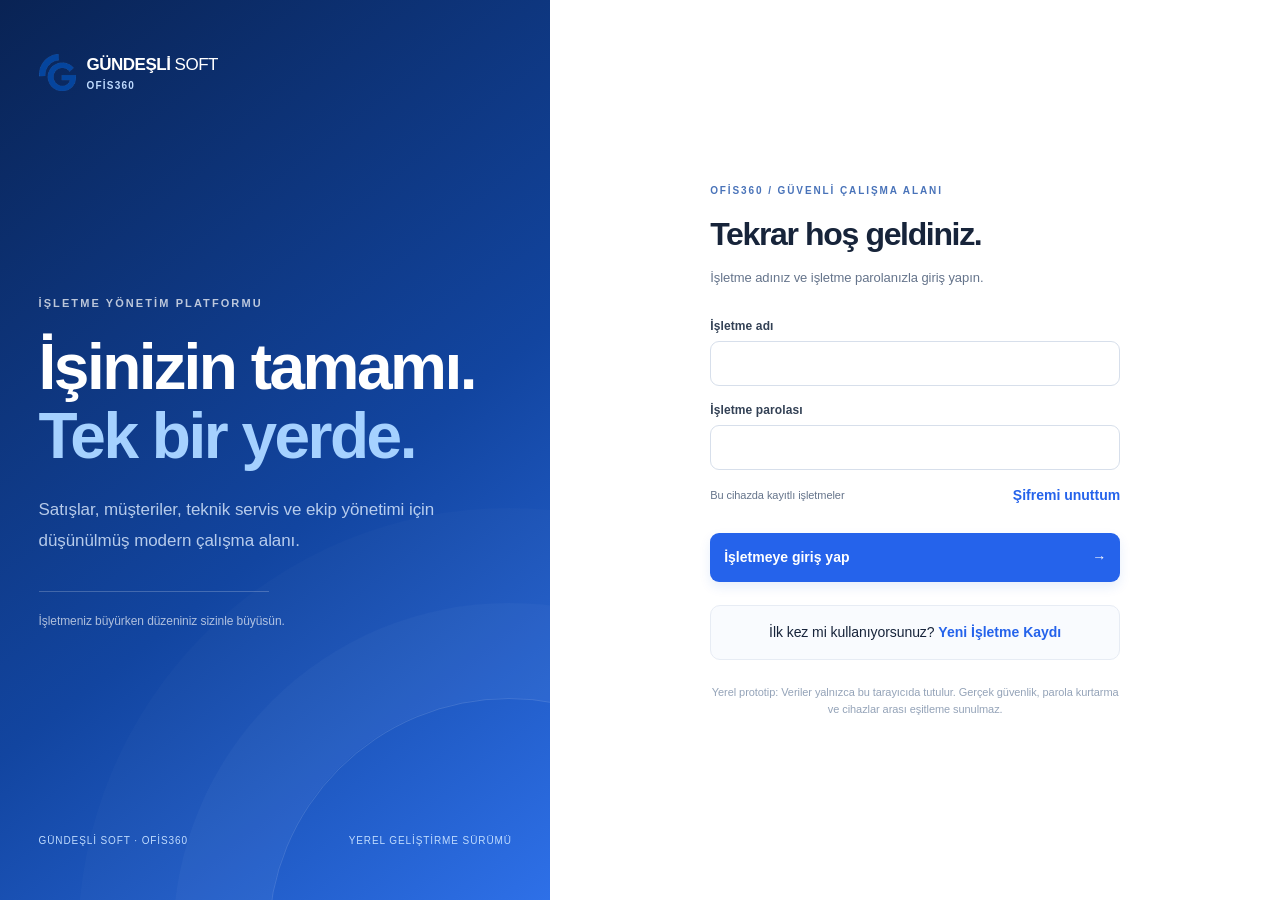
==== commit 384b5e5e: "Update index.html" ====
--- a/index.html
+++ b/index.html
@@ -1,954 +1,441 @@
-
-<!DOCTYPE html>
-<html lang="tr">
-<head>
-<meta charset="UTF-8">
-<meta name="viewport" content="width=device-width, initial-scale=1.0">
-<meta name="theme-color" content="#1768e8">
-<title>Gündeşli Soft | Ofis360</title>
+<!doctype html>
+<html lang="tr"><head><meta charset="utf-8"><meta name="viewport" content="width=device-width,initial-scale=1"><meta name="theme-color" content="#f7f9fc"><title>Gündeşli Soft · Ofis360</title>
 <style>
-:root{
- --blue:#1768e8;--blue2:#0c50c4;--pale:#eef5ff;--ink:#17253b;
- --muted:#78869a;--line:#e4eaf2;--bg:#f5f7fb;--white:#fff;
- --green:#138a57;--greenbg:#e8f8ef;--red:#d93645;--redbg:#fff0f1;
- --orange:#c87812;--orangebg:#fff4e5;--radius:15px;
- --shadow:0 5px 24px rgba(28,57,96,.055)
-}
-*{box-sizing:border-box}
-body{margin:0;background:var(--bg);color:var(--ink);font:14px/1.5 -apple-system,BlinkMacSystemFont,"Segoe UI",Arial,sans-serif}
-button,input,select,textarea{font:inherit}
-button{cursor:pointer}
-button:focus-visible,input:focus-visible,select:focus-visible,textarea:focus-visible{outline:3px solid #9bc2ff;outline-offset:2px}
-.hidden{display:none!important}
-.muted{color:var(--muted)}
-.small{font-size:12px}
-h1,h2,h3,p{margin-top:0}
-h1{font-size:25px;letter-spacing:-.7px;margin-bottom:7px}
-h2{font-size:18px;letter-spacing:-.3px}
-h3{font-size:14px}
-a{color:var(--blue)}
-.btn{border:1px solid var(--line);border-radius:9px;background:white;color:var(--ink);padding:10px 14px;font-weight:600;display:inline-flex;align-items:center;justify-content:center;gap:7px}
-.btn:hover{background:#f3f7ff;border-color:#c9dcff}
-.btn.primary{background:var(--blue);border-color:var(--blue);color:#fff}
-.btn.primary:hover{background:var(--blue2)}
-.btn.danger{color:var(--red);border-color:#ffd7dc}
-.btn.soft{background:var(--pale);color:var(--blue);border-color:#d8e7ff}
-.btn.sm{padding:7px 10px;font-size:12px}
-.btn.block{width:100%}
-input,select,textarea{width:100%;padding:11px 12px;border:1px solid #dce3ed;border-radius:9px;background:#fff;color:var(--ink)}
-textarea{resize:vertical;min-height:80px}
-label{display:block;font-size:12px;font-weight:650;color:#526176;margin-bottom:6px}
-.field{margin-bottom:14px}
-.field small{display:block;color:var(--muted);margin-top:5px}
-.grid{display:grid;gap:15px}
-.card{background:#fff;border:1px solid var(--line);border-radius:var(--radius);padding:19px;box-shadow:var(--shadow);min-width:0}
-.card h2{margin-bottom:5px}
-.row{display:flex;align-items:center;gap:12px}
-.between{justify-content:space-between}
-.wrap{flex-wrap:wrap}
-.grow{flex:1;min-width:0}
-.stack{display:flex;flex-direction:column;gap:12px}
-.badge{display:inline-flex;align-items:center;gap:5px;border-radius:20px;padding:4px 9px;font-size:11px;font-weight:700;background:#eef2f7;color:#59677a}
-.badge.green{background:var(--greenbg);color:var(--green)}
-.badge.red{background:var(--redbg);color:var(--red)}
-.badge.orange{background:var(--orangebg);color:var(--orange)}
-.badge.blue{background:var(--pale);color:var(--blue)}
-hr{border:0;border-top:1px solid var(--line);margin:17px 0}
-.tablewrap{overflow:auto;width:100%}
-table{border-collapse:collapse;width:100%;min-width:550px;font-size:13px}
-th,td{text-align:left;padding:12px 10px;border-bottom:1px solid var(--line);vertical-align:middle}
-th{color:#718096;font-size:11px;text-transform:uppercase;letter-spacing:.5px;background:#fafbfd}
-td strong{font-weight:650}
-.empty{text-align:center;padding:32px 15px;color:var(--muted)}
-.empty b{display:block;color:var(--ink);font-size:14px;margin-bottom:5px}
-.kpi{cursor:pointer;transition:.18s}
-.kpi:hover{transform:translateY(-2px);border-color:#b8d1ff;box-shadow:0 9px 26px #174a8c12}
-.kpi-icon{width:39px;height:39px;display:grid;place-items:center;background:var(--pale);color:var(--blue);border-radius:11px;font-size:18px}
-.kpi-value{font-size:26px;font-weight:750;letter-spacing:-.8px;margin:12px 0 2px}
-.kpi-label{font-size:12px;color:var(--muted)}
-.topline{height:3px;background:linear-gradient(90deg,var(--blue),#6aa5ff)}
-/* Login and onboarding */
-#auth{min-height:100vh;display:grid;grid-template-columns:minmax(300px, .95fr) minmax(360px,1.05fr);background:#fff}
-.auth-side{background:linear-gradient(145deg,#0d4fba,#1768e8 60%,#5798ff);color:#fff;padding:clamp(30px,6vw,80px);display:flex;flex-direction:column;justify-content:space-between;position:relative;overflow:hidden}
-.auth-side:before,.auth-side:after{content:"";position:absolute;border:1px solid #ffffff22;border-radius:50%;width:360px;height:360px;right:-130px;top:15%}
-.auth-side:after{width:520px;height:520px;right:-220px;top:5%}
-.brand{display:flex;align-items:center;gap:12px;font-size:17px;font-weight:750;letter-spacing:-.4px}
-.logo{width:43px;height:43px;border:1px solid #ffffff66;border-radius:13px;display:grid;place-items:center;font-size:25px;font-weight:800;color:#fff}
-.brand .soft{font-size:11px;display:block;letter-spacing:2px;text-transform:uppercase;opacity:.78}
-.auth-pitch{position:relative;z-index:1;max-width:460px}
-.auth-pitch h1{font-size:clamp(34px,4.2vw,54px);line-height:1.12;letter-spacing:-1.8px}
-.auth-pitch p{font-size:15px;line-height:1.8;color:#e0edff;max-width:400px}
-.auth-points{display:grid;gap:13px;margin-top:30px;color:#eff6ff}
-.auth-point{display:flex;gap:10px;align-items:center}
-.auth-foot{position:relative;z-index:1;color:#d7e7ff;font-size:11px}
-.auth-main{display:flex;align-items:center;justify-content:center;padding:30px 22px;overflow:auto}
-.auth-box{width:100%;max-width:440px}
-.auth-box h2{font-size:25px;letter-spacing:-.7px;margin:0 0 7px}
-.auth-box .intro{color:var(--muted);margin-bottom:25px}
-.auth-tabs{display:flex;background:#f1f4f9;padding:4px;border-radius:10px;margin-bottom:24px}
-.auth-tabs button{flex:1;border:0;background:transparent;padding:10px;border-radius:7px;color:#66758a;font-weight:650}
-.auth-tabs button.active{background:#fff;color:var(--blue);box-shadow:0 1px 4px #142b4915}
-.auth-note{font-size:11px;color:var(--muted);line-height:1.7;margin-top:18px}
-/* Application */
-#app{min-height:100vh}
-.sidebar{position:fixed;left:0;top:0;bottom:0;width:246px;background:#fff;border-right:1px solid var(--line);display:flex;flex-direction:column;z-index:10}
-.side-brand{height:77px;display:flex;align-items:center;padding:0 20px;gap:10px;border-bottom:1px solid var(--line)}
-.side-logo{width:37px;height:37px;display:grid;place-items:center;background:var(--blue);color:white;border-radius:11px;font-weight:800;font-size:22px}
-.side-brand strong{display:block;font-size:14px}
-.side-brand small{font-size:10px;color:var(--muted);letter-spacing:1.4px}
-.side-business{margin:16px 13px;padding:12px;border:1px solid var(--line);border-radius:10px}
-.side-business small{display:block;color:var(--muted);font-size:10px}
-.side-business strong{display:block;margin:4px 0;overflow-wrap:anywhere}
-.nav{overflow:auto;padding:4px 11px 16px;flex:1}
-.nav-label{padding:16px 10px 7px;font-size:10px;letter-spacing:1.2px;font-weight:750;color:#9aa6b6}
-.nav button{width:100%;border:0;background:transparent;color:#64748b;text-align:left;padding:10px;border-radius:8px;display:flex;align-items:center;gap:11px;margin:2px 0;font-size:13px;font-weight:550}
-.nav button:hover{background:#f5f8fe;color:var(--blue)}
-.nav button.active{background:var(--pale);color:var(--blue);font-weight:700}
-.nav .ni{width:20px;text-align:center;font-size:16px}
-.side-bottom{padding:12px;border-top:1px solid var(--line)}
-.profile-mini{display:flex;gap:10px;align-items:center;padding:9px}
-.avatar{width:36px;height:36px;display:grid;place-items:center;flex-shrink:0;border-radius:50%;background:#e3edff;color:var(--blue);font-weight:750}
-.profile-mini strong{display:block;font-size:12px}
-.profile-mini small{color:var(--muted);font-size:10px}
-.main{margin-left:246px;min-width:0}
-.topbar{height:70px;position:sticky;top:0;z-index:8;background:#ffffffed;backdrop-filter:blur(12px);border-bottom:1px solid var(--line);display:flex;align-items:center;justify-content:space-between;padding:0 29px;gap:12px}
-.crumb{font-size:12px;color:var(--muted)}
-.topbar-right{display:flex;align-items:center;gap:10px}
-.content{padding:28px;max-width:1600px;margin:0 auto}
-.pagehead{display:flex;align-items:flex-start;justify-content:space-between;gap:15px;margin-bottom:23px;flex-wrap:wrap}
-.pagehead p{color:var(--muted);margin-bottom:0}
-.page-actions{display:flex;gap:8px;flex-wrap:wrap}
-.section-title{font-size:14px;font-weight:750;margin:24px 0 13px}
-.stat-grid{grid-template-columns:repeat(4,minmax(0,1fr))}
-.two-grid{grid-template-columns:repeat(2,minmax(0,1fr))}
-.three-grid{grid-template-columns:repeat(3,minmax(0,1fr))}
-.four-grid{grid-template-columns:repeat(4,minmax(0,1fr))}
-.panel-title{display:flex;align-items:center;justify-content:space-between;gap:10px;margin-bottom:16px}
-.panel-title h2{margin:0}
-.listrow{display:flex;align-items:center;gap:12px;padding:12px 0;border-bottom:1px solid var(--line)}
-.listrow:last-child{border-bottom:0}
-.doticon{width:37px;height:37px;display:grid;place-items:center;background:#f0f5fd;border-radius:10px;font-size:16px;flex-shrink:0}
-.listrow strong{font-size:13px}
-.listrow small{display:block;color:var(--muted);font-size:11px}
-.listrow .end{margin-left:auto;text-align:right}
-.formgrid{display:grid;grid-template-columns:repeat(2,minmax(0,1fr));gap:0 14px}
-.formgrid .full{grid-column:1/-1}
-.tabs{display:flex;gap:7px;flex-wrap:wrap;margin-bottom:18px}
-.tabs button{border:1px solid var(--line);background:#fff;padding:8px 12px;border-radius:8px;font-size:12px;color:#627187}
-.tabs button.active{background:var(--pale);border-color:#cbdfff;color:var(--blue);font-weight:700}
-.notice{padding:13px 15px;border-radius:10px;background:var(--pale);color:#275b9c;font-size:12px;margin-bottom:16px}
-.money-status{padding:17px;border-radius:12px;display:flex;justify-content:space-between;align-items:center;gap:12px;background:#f0f3f7;border:1px solid #e3e8ef}
-.money-status.red{background:var(--redbg);border-color:#ffcbd0;color:var(--red)}
-.money-status.green{background:var(--greenbg);border-color:#bfe9d0;color:var(--green)}
-.money-status.orange{background:var(--orangebg);border-color:#ffdfb0;color:var(--orange)}
-.money-status strong{font-size:21px;display:block}
-.money-status small{font-size:11px}
-.sale-layout{display:grid;grid-template-columns:minmax(0,1.35fr) minmax(290px,.8fr);gap:16px;align-items:start}
-.cart-line{display:grid;grid-template-columns:minmax(0,1fr) 75px 95px 28px;gap:8px;align-items:center;padding:12px 0;border-bottom:1px solid var(--line);font-size:12px}
-.cart-line input{padding:7px}
-.icon-btn{border:0;background:transparent;color:#8794a7;font-size:17px;padding:5px}
-.setting-row{display:flex;align-items:center;justify-content:space-between;gap:15px;padding:15px 0;border-bottom:1px solid var(--line)}
-.setting-row:last-child{border:0}
-.setting-row strong{display:block;font-size:13px}
-.setting-row small{display:block;color:var(--muted);font-size:11px;margin-top:3px}
-.switch{width:42px;height:24px;position:relative;flex-shrink:0}
-.switch input{opacity:0;width:0;height:0}
-.slider{position:absolute;inset:0;background:#ccd4df;border-radius:30px;cursor:pointer}
-.slider:before{content:"";position:absolute;width:18px;height:18px;left:3px;top:3px;background:white;border-radius:50%;transition:.2s}
-.switch input:checked+.slider{background:var(--blue)}
-.switch input:checked+.slider:before{transform:translateX(18px)}
-.toast{position:fixed;right:22px;bottom:22px;background:#17253b;color:#fff;padding:13px 18px;border-radius:10px;box-shadow:0 8px 35px #0002;z-index:100;max-width:calc(100vw - 44px);animation:fadein .2s}
-@keyframes fadein{from{transform:translateY(8px);opacity:0}to{transform:translateY(0);opacity:1}}
-.modal-backdrop{position:fixed;inset:0;background:#10213b66;z-index:50;display:flex;align-items:center;justify-content:center;padding:18px}
-.modal{background:#fff;border-radius:16px;width:100%;max-width:610px;max-height:90vh;overflow:auto;box-shadow:0 20px 70px #0c244233}
-.modal-head{display:flex;align-items:center;justify-content:space-between;padding:19px 22px;border-bottom:1px solid var(--line)}
-.modal-body{padding:22px}
-.modal-foot{padding:14px 22px;border-top:1px solid var(--line);display:flex;justify-content:flex-end;gap:8px}
-.mobile-menu{display:none}
-@media(max-width:1100px){
- .stat-grid,.four-grid{grid-template-columns:repeat(2,minmax(0,1fr))}
- .three-grid{grid-template-columns:repeat(2,minmax(0,1fr))}
- .content{padding:22px}
-}
-@media(max-width:760px){
- #auth{grid-template-columns:1fr}
- .auth-side{display:none}
- .auth-main{min-height:100vh;padding:25px 18px}
- .sidebar{transform:translateX(-100%);transition:transform .22s;box-shadow:none}
- .sidebar.open{transform:translateX(0);box-shadow:15px 0 40px #13274422}
- .main{margin-left:0}
- .topbar{height:62px;padding:0 14px}
- .mobile-menu{display:inline-flex}
- .content{padding:18px 13px}
- .stat-grid,.two-grid,.three-grid,.four-grid{grid-template-columns:1fr 1fr;gap:10px}
- .card{padding:14px}
- .kpi-value{font-size:22px}
- .sale-layout{grid-template-columns:1fr}
- .formgrid{grid-template-columns:1fr}
- .formgrid .full{grid-column:auto}
- .topbar-right .hide-mobile{display:none}
-}
-@media(max-width:390px){
- .stat-grid,.two-grid,.three-grid,.four-grid{grid-template-columns:1fr}
-}
-@media print{
- .sidebar,.topbar,.page-actions,.no-print,.btn{display:none!important}
- .main{margin:0}.content{padding:0}.card{box-shadow:none;break-inside:avoid}
- body{background:#fff}
-}
+:root{--blue:#2563eb;--dark:#0f172a;--muted:#64748b;--line:#e2e8f0;--bg:#f6f8fc;--white:#fff;--green:#059669;--red:#dc2626;--radius:15px}*{box-sizing:border-box}body{margin:0;background:var(--bg);color:var(--dark);font:14px/1.5 Inter,-apple-system,BlinkMacSystemFont,"Segoe UI",Arial,sans-serif}button,input,select,textarea{font:inherit}button{cursor:pointer}button:disabled{opacity:.5;cursor:not-allowed}input,select,textarea{width:100%;padding:11px 12px;border:1px solid #d8e0ed;border-radius:9px;background:#fff;color:var(--dark);outline:none}input:focus,select:focus,textarea:focus{border-color:var(--blue);box-shadow:0 0 0 3px #2563eb1a}textarea{resize:vertical;min-height:84px}label{display:block;font-weight:600;font-size:12px;color:#334155;margin:0 0 6px}.hidden{display:none!important}.btn{border:1px solid transparent;background:var(--blue);color:white;padding:10px 15px;border-radius:9px;font-weight:650;display:inline-flex;gap:7px;align-items:center;justify-content:center}.btn:hover{filter:brightness(.96)}.btn.ghost{background:white;color:#334155;border-color:var(--line)}.btn.danger{background:#fff1f2;color:#be123c;border-color:#fecdd3}.btn.small{padding:6px 10px;font-size:12px}.btn.flat{background:transparent;color:var(--blue);padding:6px}.tag{display:inline-block;border-radius:6px;padding:3px 8px;background:#eff6ff;color:#1d4ed8;font-size:11px;font-weight:700}.tag.green{background:#ecfdf5;color:#047857}.tag.red{background:#fef2f2;color:#b91c1c}.muted{color:var(--muted)}.brand{display:flex;align-items:center;gap:11px;font-size:17px;font-weight:780;letter-spacing:-.5px}.mark{height:37px;width:37px;border-radius:11px;background:linear-gradient(145deg,#3b82f6,#1d4ed8);color:white;display:grid;place-items:center;font-size:23px;font-weight:800;box-shadow:0 6px 18px #2563eb33}.brand small{display:block;color:#94a3b8;font-size:10px;font-weight:650;letter-spacing:1.2px}.auth{min-height:100vh;display:grid;grid-template-columns:minmax(330px,43%) 1fr;background:white}.auth-art{padding:54px;display:flex;flex-direction:column;justify-content:space-between;color:white;background:radial-gradient(circle at 15% 80%,#4388ff 0,transparent 34%),linear-gradient(135deg,#102b66,#1e50ba 65%,#3575ef)}.auth-art .mark{background:white;color:#2563eb;box-shadow:none}.auth-art .brand small{color:#bfdbfe}.auth-art h1{font-size:clamp(36px,4vw,64px);line-height:1.12;letter-spacing:-2.5px;max-width:570px}.auth-art p{font-size:17px;color:#dbeafe;max-width:490px}.auth-art .art-footer{font-size:12px;color:#bfdbfe}.auth-right{display:grid;place-items:center;padding:40px 22px}.auth-box{width:min(100%,410px)}.auth-box h2{font-size:29px;letter-spacing:-1px;margin:0 0 8px}.auth-box>p{color:var(--muted);margin:0 0 30px}.field{margin-bottom:15px}.auth-box .btn{width:100%;padding:13px}.auth-switch{border:1px solid var(--line);border-radius:10px;text-align:center;margin-top:24px;padding:17px}.link{border:0;background:none;color:var(--blue);font-weight:700;padding:0}.hint{font-size:12px;color:var(--muted)}.app{display:flex;min-height:100vh}.sidebar{width:252px;background:white;border-right:1px solid var(--line);position:sticky;top:0;height:100vh;flex-shrink:0;display:flex;flex-direction:column}.sidebar .brand{padding:25px 22px 22px;border-bottom:1px solid var(--line)}.nav{overflow:auto;padding:18px 12px;flex:1}.nav-heading{font-size:10px;color:#94a3b8;letter-spacing:1.3px;font-weight:800;margin:16px 12px 9px}.nav button{display:flex;width:100%;gap:12px;align-items:center;text-align:left;background:none;border:0;border-radius:9px;padding:11px 12px;color:#475569;font-weight:590;margin:2px 0}.nav button.active{background:#eff6ff;color:#1d4ed8;font-weight:750}.nav button:hover{background:#f1f5f9}.nav .ico{width:18px;text-align:center;font-size:16px}.sidebar-bottom{border-top:1px solid var(--line);padding:14px}.profile-mini{display:flex;align-items:center;gap:10px}.avatar{height:36px;width:36px;border-radius:11px;background:#dbeafe;color:#1d4ed8;display:grid;place-items:center;font-weight:800;flex-shrink:0}.main{flex:1;min-width:0}.topbar{height:74px;background:#fff;border-bottom:1px solid var(--line);display:flex;align-items:center;justify-content:space-between;padding:0 35px;gap:12px}.topbar strong{font-size:14px}.content{max-width:1540px;margin:auto;padding:30px 35px 60px}.page-head{display:flex;align-items:center;justify-content:space-between;gap:15px;margin-bottom:24px}.page-head h1{font-size:26px;letter-spacing:-.9px;margin:0}.page-head p{color:var(--muted);margin:4px 0 0}.grid{display:grid;gap:16px}.grid.four{grid-template-columns:repeat(4,minmax(0,1fr))}.grid.two{grid-template-columns:repeat(2,minmax(0,1fr))}.card{background:white;border:1px solid var(--line);border-radius:var(--radius);padding:22px;min-width:0}.metric .label{font-size:12px;color:var(--muted);font-weight:650}.metric .value{font-size:29px;font-weight:780;letter-spacing:-1px;margin:8px 0}.metric .detail{font-size:12px;color:#64748b}.card h3{margin:0 0 16px;font-size:16px;letter-spacing:-.3px}.table-wrap{overflow:auto;border:1px solid var(--line);border-radius:12px;background:white}table{border-collapse:collapse;width:100%;white-space:nowrap}th,td{padding:13px 16px;text-align:left;border-bottom:1px solid #edf1f6;font-size:13px}th{background:#fafbfe;color:#64748b;font-size:11px;text-transform:uppercase;letter-spacing:.5px}tr:last-child td{border-bottom:0}tr:hover td{background:#fafcff}.toolbar{display:flex;align-items:center;justify-content:space-between;gap:12px;margin-bottom:16px;flex-wrap:wrap}.toolbar input,.toolbar select{max-width:280px}.empty{padding:44px 20px;text-align:center;color:#64748b}.empty strong{display:block;color:#334155;margin-bottom:6px}.form-grid{display:grid;grid-template-columns:repeat(2,minmax(0,1fr));gap:12px 17px}.form-grid .full{grid-column:1/-1}.actions{display:flex;gap:9px;flex-wrap:wrap;align-items:center}.modal-layer{position:fixed;inset:0;background:#0f172a91;z-index:20;display:grid;place-items:center;padding:18px}.modal{background:white;border-radius:17px;width:min(100%,690px);max-height:90vh;overflow:auto;box-shadow:0 20px 90px #0f172a40}.modal-header{display:flex;justify-content:space-between;align-items:center;border-bottom:1px solid var(--line);padding:19px 23px}.modal-header h2{margin:0;font-size:19px}.modal-body{padding:23px}.modal-footer{padding:17px 23px;border-top:1px solid var(--line);display:flex;justify-content:flex-end;gap:10px}.notice{background:#eff6ff;border:1px solid #bfdbfe;border-radius:10px;padding:12px 15px;color:#1e40af;margin-bottom:20px;font-size:12px}.notice.warning{background:#fffbeb;border-color:#fde68a;color:#92400e}.toast{position:fixed;bottom:24px;right:24px;z-index:50;background:#0f172a;color:white;border-radius:11px;padding:14px 20px;box-shadow:0 10px 35px #0f172a44;max-width:350px}.auth-profile{display:grid;grid-template-columns:repeat(auto-fill,minmax(135px,1fr));gap:14px;margin-top:20px}.profile-card{background:white;border:1px solid var(--line);border-radius:15px;padding:23px 12px;text-align:center;cursor:pointer}.profile-card:hover{border-color:var(--blue);box-shadow:0 8px 25px #2563eb17}.profile-card .avatar{margin:0 auto 12px;width:58px;height:58px;border-radius:16px;font-size:20px}.auth-profile-wrap{min-height:100vh;display:grid;place-items:center;padding:25px}.auth-profile-box{width:min(100%,690px)}.auth-profile-box h1{font-size:30px}.pill{padding:4px 8px;border-radius:20px;background:#f1f5f9;font-size:11px}.split{display:grid;grid-template-columns:1.35fr 1fr;gap:18px}.list-row{display:flex;align-items:center;justify-content:space-between;gap:10px;padding:13px 0;border-bottom:1px solid var(--line)}.list-row:last-child{border-bottom:0}.status-dot{height:8px;width:8px;border-radius:50%;background:#10b981;display:inline-block;margin-right:7px}.hamburger{display:none}.mobile-overlay{display:none}.compact{font-size:12px}.statline{display:flex;justify-content:space-between;gap:10px;padding:9px 0;border-bottom:1px solid var(--line)}.statline:last-child{border-bottom:0}.danger-text{color:var(--red)}.inline-field{display:flex;gap:8px}.inline-field>*{flex:1}.right{text-align:right}.pre{white-space:pre-wrap}.section-space{margin-top:18px}.auth-foot{margin-top:24px;color:#94a3b8;text-align:center;font-size:11px}@media(max-width:1100px){.grid.four{grid-template-columns:repeat(2,1fr)}.split{grid-template-columns:1fr}.sidebar{width:220px}.content{padding:25px}}@media(max-width:760px){.auth{grid-template-columns:1fr}.auth-art{padding:22px 25px;min-height:120px}.auth-art h1,.auth-art p,.auth-art .art-footer{display:none}.auth-right{padding:35px 22px}.sidebar{position:fixed;z-index:11;transform:translateX(-105%);transition:transform .2s;width:265px}.sidebar.open{transform:none}.mobile-overlay.show{display:block;position:fixed;inset:0;background:#0f172a55;z-index:10}.hamburger{display:inline-flex}.topbar{padding:0 18px;height:64px}.content{padding:22px 16px 50px}.page-head{align-items:flex-start}.page-head h1{font-size:22px}.form-grid{grid-template-columns:1fr}.grid.two{grid-template-columns:1fr}.card{padding:17px}.toolbar input,.toolbar select{max-width:none}.toolbar{align-items:stretch}.toolbar>*{width:100%}}@media(max-width:440px){.grid.four{grid-template-columns:1fr 1fr;gap:10px}.metric .value{font-size:22px}.metric{padding:14px}.page-head{flex-direction:column}.page-head .actions{width:100%}.page-head .btn{flex:1}.modal-body{padding:16px}}@media(prefers-reduced-motion:reduce){*,*:before,*:after{animation:none!important;transition:none!important}}
+
+/* Ofis360 visual system v4 */
+:root{--blue:#245eea;--dark:#17243a;--muted:#6c7b90;--line:#e5eaf2;--bg:#f7f9fc;--radius:12px}
+body{letter-spacing:-.012em}h1,h2,h3{letter-spacing:-.04em}button,.btn{transition:background .18s ease,border-color .18s ease,transform .18s ease}button:focus-visible{outline:3px solid #90b4ff;outline-offset:2px}.card{border:1px solid #e8edf4;box-shadow:0 3px 20px rgba(20,40,75,.025)}
+.auth-v4 .auth-art{background:linear-gradient(145deg,#0b2b6a,#174bc0 68%,#2b6eff);padding:52px 7%;position:relative;overflow:hidden}.auth-v4 .auth-art:after{content:'';position:absolute;width:480px;height:480px;border:1px solid #ffffff22;border-radius:50%;bottom:-280px;right:-200px;box-shadow:0 0 0 95px #ffffff07,0 0 0 190px #ffffff04;pointer-events:none}.auth-v4 .auth-right{background:#fff}.auth-v4 .auth-box{max-width:430px}.auth-v4 .auth-box h2{font-size:31px;font-weight:660;margin:12px 0 9px}.auth-v4 .auth-box>p{line-height:1.7;margin-bottom:28px}.auth-overline{font-size:10px;font-weight:750;letter-spacing:.19em;color:#4973b9}.auth-v4 input,.auth-v4 select{min-height:45px;border-radius:8px}.auth-v4 .auth-submit{width:100%;justify-content:space-between;min-height:46px;margin-top:14px}.auth-v4 .auth-row{display:flex;justify-content:space-between;align-items:center;margin:13px 0;gap:10px}.auth-v4 .auth-row .hint{font-size:11px}.auth-v4 .auth-switch{border:1px solid #e7ecf4;background:#f9fbfe;border-radius:10px;padding:16px;margin-top:23px}.auth-hero{position:relative;z-index:1;max-width:580px}.hero-eyebrow{font-size:11px;letter-spacing:.19em;font-weight:650;opacity:.72;margin-bottom:22px}.auth-hero h1{font-size:clamp(43px,5vw,74px);line-height:1.07;font-weight:630;margin:0 0 25px}.auth-hero h1 em{font-style:normal;color:#a5d1ff}.auth-hero p{font-size:17px;max-width:450px;line-height:1.8;opacity:.82}.hero-rule{height:1px;background:#ffffff35;width:230px;margin:34px 0 18px}.auth-hero>span{font-size:12px;opacity:.66}.auth-v4 .art-footer{display:flex;justify-content:space-between;gap:12px;font-size:10px;letter-spacing:.09em}.wizard-progress{display:flex;gap:8px;margin:22px 0}.wizard-progress span{font-size:10px;color:#8190a4;border-bottom:2px solid #e6ebf3;padding:0 0 9px;flex:1}.wizard-progress .on{color:var(--blue);border-color:var(--blue);font-weight:700}.wizard-actions{display:flex;gap:12px;justify-content:flex-end;margin-top:22px}.wizard-actions .btn{min-width:140px}.consent{display:flex;align-items:flex-start;gap:10px;font-weight:400;font-size:12px;line-height:1.5;margin:18px 0}.consent input{width:16px!important;min-height:16px!important;flex:none;margin:2px 0}.profile-v4{background:radial-gradient(ellipse at top,#edf4ff,#f8faff 62%)}.profile-v4 .auth-profile-box{max-width:950px}.profile-head{margin:62px 0 26px}.profile-head h1{font-size:40px;margin:12px 0 6px}.profile-v4 .profile-card{background:#fff;border:1px solid #e3e9f3;box-shadow:0 8px 32px #1a37680b;border-radius:16px;min-width:175px}.profile-v4 .profile-card:hover{border-color:#9eb9ee;transform:translateY(-3px)}.profile-v4 .avatar{background:#edf4ff;color:#245eea}.profile-v4 .add-profile{border-style:dashed}.profile-footer{margin-top:24px}.notice-item{display:flex;width:100%;align-items:center;justify-content:space-between;gap:18px;text-align:left;border:1px solid #e7ecf3;background:#fff;border-radius:10px;padding:17px 18px;margin:10px 0;color:#25344b}.notice-item.critical{border-left:3px solid #d97706}.notice-item p{margin:5px 0 0;color:#66758c}.notice-item>span{font-size:12px;color:var(--blue);white-space:nowrap}.notification-button{gap:9px}.notification-button b{background:#e9f0ff;border-radius:20px;color:#245eea;padding:1px 7px;font-size:11px}
+@media(max-width:760px){.auth-v4 .auth-art{padding:30px 25px;min-height:220px}.auth-hero h1{font-size:38px}.auth-hero p,.hero-rule,.auth-hero>span{display:none}.auth-v4 .art-footer{display:none}.auth-v4 .auth-right{padding:30px 18px}.auth-v4 .auth-box h2{font-size:27px}.profile-head{margin:34px 0 24px}.profile-head h1{font-size:30px}.notice-item{align-items:flex-start;flex-direction:column}.notice-item>span{white-space:normal}}
+@media(prefers-reduced-motion:reduce){*,*:before,*:after{animation-duration:.01ms!important;transition-duration:.01ms!important;scroll-behavior:auto!important}}
+
+/* Ofis360 Enterprise UI refresh — compact, accessible, responsive */
+:root{--blue:#175cd3;--dark:#16243a;--muted:#65748b;--line:#e4eaf3;--bg:#f5f7fb;--radius:13px}
+body{font-family:Inter,"Segoe UI Variable","Segoe UI",-apple-system,BlinkMacSystemFont,Arial,sans-serif;letter-spacing:-.005em;-webkit-font-smoothing:antialiased}
+.auth-v4 .auth-art{background:linear-gradient(155deg,#09285c 0%,#154baf 70%,#3978ed 100%)}
+.auth-v4 .auth-right{background:linear-gradient(180deg,#fff,#f9fbff)}
+.auth-v4 .auth-box{max-width:445px}.auth-v4 .auth-box h2{font-weight:690;letter-spacing:-1.25px}
+.auth-v4 .auth-box input,.auth-v4 .auth-box select{border-radius:9px;border-color:#d7dfeb;background:#fff;min-height:44px}
+.auth-v4 .auth-box input:focus-visible,.auth-v4 .auth-box select:focus-visible{outline:2px solid #8bb7ff;outline-offset:1px}
+.auth-v4 .auth-box .btn{min-height:44px;box-shadow:0 5px 12px #175cd31a}
+.auth-v4 .auth-box .wizard-progress{gap:8px}.auth-v4 .auth-box .wizard-progress span{font-size:11px}
+.sidebar{box-shadow:1px 0 0 #f2f5fa}.nav button{font-size:13px;border-radius:8px;transition:background .14s ease}.nav button.active{background:#eaf2ff;color:#174ca9}
+.topbar{box-shadow:0 1px 0 #eef2f7}.card{box-shadow:0 2px 7px #102b4d06}.card h3{font-weight:700}
+.profile-v4 .profile-card{transition:transform .15s ease,border-color .15s ease,box-shadow .15s ease}.profile-v4 .profile-card:hover{transform:translateY(-2px)}
+.table-wrap{scrollbar-width:thin}table th{position:sticky;top:0;z-index:1}button:focus-visible,.btn:focus-visible{outline:3px solid #93c5fd;outline-offset:2px}
+.field input[type=search]{background-image:none}.auth-box .field:has(input[name=citySearch]),.auth-box .field:has(input[name=districtSearch]){margin-bottom:5px}.auth-box .field:has(input[name=citySearch]) label,.auth-box .field:has(input[name=districtSearch]) label{font-weight:600}
+@media(max-width:760px){.auth-v4 .auth-art{min-height:92px}.auth-v4 .auth-right{padding-top:30px}.auth-v4 .auth-box h2{font-size:27px}.auth-v4 .auth-box{max-width:500px}}
+
+/* V6 — refined enterprise design and accessible location selectors */
+:root{--blue:#155eef;--dark:#14233a;--bg:#f6f8fc;--line:#e1e8f1;--radius:12px}
+.auth-v4 .auth-art{background:linear-gradient(142deg,#092354,#1245a0 57%,#2e70e8)}
+.auth-v4 .auth-right{background:#fff}
+.auth-v4 .auth-box{max-width:480px}
+.auth-v4 .auth-box h2{font-size:32px;letter-spacing:-1.35px}
+.auth-v4 .auth-box>p{font-size:13px}
+.auth-v4 .auth-box .field label{font-size:12px;letter-spacing:.01em}
+.auth-v4 .auth-box .btn{border-radius:9px}
+.location-field{position:relative;margin-bottom:15px}
+.location-control{position:relative;display:flex}
+.location-control input{padding-right:48px!important;appearance:none;min-height:48px!important;border:1px solid #ccd7e8!important;background:#fff!important}
+.location-control input:disabled{background:#f2f5f9!important;color:#8b98ab}
+.location-control input:focus{border-color:#2563eb!important;box-shadow:0 0 0 4px #2563eb17!important}
+.location-toggle{position:absolute;right:5px;top:5px;height:38px;width:40px;background:transparent;border:0;color:#58749d;font-size:21px;border-radius:7px}
+.location-toggle:hover{background:#edf4ff}.location-toggle:disabled{opacity:.3}
+.location-options{position:absolute;left:0;right:0;top:calc(100% - 18px);z-index:90;max-height:235px;overflow:auto;border:1px solid #d7e1ef;border-radius:11px;background:#fff;box-shadow:0 14px 35px #0f2d5a24;padding:5px;scrollbar-width:thin}
+.location-option{display:block;width:100%;text-align:left;padding:10px 12px;background:white;border:0;border-radius:7px;font-size:13px;color:#263a58;min-height:39px}
+.location-option:hover,.location-option:focus-visible{background:#eaf2ff;color:#1553bd;outline:none}.location-option[aria-selected=true]{background:#edf5ff;font-weight:700}
+.location-help{font-size:11px;color:#718096;margin:5px 0 0}.location-noresult{padding:14px;color:#718096;font-size:12px}.required-mark{color:#df4555}
+.auth-v4 .wizard-progress span{font-size:11px}.auth-v4 .wizard-progress .on{font-weight:800}
+.sidebar{background:#fff}.nav button{font-weight:570}.nav button.active{background:#ebf3ff}
+.topbar{background:#fff}.content{max-width:1480px}.card{border-color:#e2e8f2;box-shadow:0 2px 9px #12305b07}
+@media(max-width:760px){.auth-v4 .auth-right{padding:28px 18px 48px}.auth-v4 .auth-box{max-width:520px}.location-options{max-height:200px}}
+
+/* Ofis360 v7 refined workspace */
+:root{--blue:#2563eb;--bg:#f5f7fb;--line:#e3e9f3;--dark:#17243a}body{font-family:Inter,-apple-system,BlinkMacSystemFont,"Segoe UI",sans-serif} .app .content{max-width:1700px;margin:0 auto;width:100%}.metric-grid{display:grid;grid-template-columns:repeat(4,minmax(0,1fr));gap:15px}.metric-action{text-align:left;width:100%;cursor:pointer;color:inherit;font:inherit}.metric-action:hover{border-color:#9dbcfb;transform:translateY(-3px);box-shadow:0 12px 28px #143c8c12}.metric-action .detail{display:flex;justify-content:space-between}.row-action{background:none;border:0;width:100%;text-align:left;cursor:pointer}.row-action:hover{background:#f5f8fe}.detail-grid{display:grid;grid-template-columns:repeat(2,minmax(0,1fr));gap:10px;margin-bottom:20px}.detail-row{border:1px solid #e7ecf4;padding:12px;border-radius:9px;display:flex;flex-direction:column;gap:5px;overflow-wrap:anywhere}.detail-row small{color:#64748b}.auth-v4 .auth-box{max-width:470px}.auth-v4 .wizard-progress span{font-size:12px;letter-spacing:0}.sidebar .nav button{border-radius:8px}.btn{font-weight:600}.page-head h1{font-weight:680}.card{border-radius:13px}.table-wrap{border-radius:10px;overflow:auto}@media(max-width:1100px){.metric-grid{grid-template-columns:repeat(2,minmax(0,1fr))}}@media(max-width:540px){.metric-grid,.detail-grid{grid-template-columns:1fr}.metric-action{min-height:120px}.topbar{gap:8px;flex-wrap:wrap}.topbar .actions{flex-wrap:wrap}}@media(prefers-reduced-motion:reduce){.metric-action:hover{transform:none}}
+
+/* Ofis360 v8 — profile and secure-by-UI lock experience */
+.brand .mark{background:transparent!important;box-shadow:none!important;border-radius:0!important;overflow:hidden!important;display:flex!important;align-items:center;justify-content:center!important}
+.brand .mark img{width:100%;height:100%;object-fit:contain}
+.profile-v8{min-height:100dvh;background:radial-gradient(ellipse at 50% -25%,#263750 0%,#151b26 45%,#10151e 100%);color:#f8fafc;padding:44px 20px 70px;display:flex;align-items:center;justify-content:center}
+.profile-v8 .profile-stage{width:min(1120px,100%);text-align:center}
+.profile-v8 .brand{justify-content:center;color:white;font-size:15px;margin-bottom:58px}.profile-v8 .brand small{color:#9bb0ce}
+.profile-v8 .brand .mark{width:46px;height:46px}
+.profile-v8 h1{font-size:clamp(32px,4.8vw,52px);font-weight:540;letter-spacing:-2px;margin:0 0 10px}
+.profile-v8 .subtitle{color:#aab7c9;font-size:14px;margin:0 0 44px}
+.profile-v8 .auth-profile{display:flex;justify-content:center;align-items:flex-start;gap:clamp(16px,2.8vw,34px);flex-wrap:wrap;margin:0 auto 46px;max-width:1080px}
+.profile-v8 .profile-card{width:clamp(124px,16vw,168px);padding:0;background:transparent;border:0;color:#f8fafc;box-shadow:none;transition:transform .2s ease}
+.profile-v8 .profile-card:hover{transform:translateY(-5px);background:transparent;box-shadow:none}
+.profile-v8 .profile-card .avatar{width:100%;height:auto;aspect-ratio:1;border-radius:9px;margin:0 0 15px;background:linear-gradient(145deg,#273f64,#2563eb);color:#fff;font-size:44px;border:2px solid #ffffff18;box-shadow:0 9px 25px #0004;overflow:hidden}
+.profile-v8 .profile-card:hover .avatar,.profile-v8 .profile-card:focus-visible .avatar{border-color:#8ab4ff;box-shadow:0 0 0 3px #2563eb44,0 12px 30px #0005}
+.profile-v8 .profile-card strong{display:block;font-weight:550;font-size:14px;overflow:hidden;text-overflow:ellipsis;white-space:nowrap}
+.profile-v8 .profile-card .role{font-size:12px;color:#9bacc4;margin-top:5px;display:block}
+.profile-v8 .profile-card.add-profile .avatar{background:#1e293b;color:#dbeafe;font-size:42px;border:2px dashed #61748f}
+.profile-v8 .profile-manage{border:1px solid #627084;color:#c5d0df;background:transparent;border-radius:5px;padding:11px 22px;font-weight:650;font-size:12px;letter-spacing:1.3px}
+.profile-v8 .profile-manage:hover{background:#ffffff12;color:white}
+.profile-v8 .profile-bottom{display:flex;justify-content:center;gap:15px;align-items:center;margin-top:34px;flex-wrap:wrap}
+.profile-v8 .profile-bottom .btn{background:#202e43;border:1px solid #35445b;color:#dce7f7}
+.lock-v8{position:fixed;inset:0;z-index:10000;min-height:100dvh;overflow-y:auto;display:grid;place-items:center;background:radial-gradient(ellipse at 50% 0,#eaf2ff 0%,#f8fbff 55%,#eef3fb 100%);padding:25px}
+.lock-v8 .lock-panel{width:min(100%,430px);background:white;border:1px solid #e0e8f5;border-radius:22px;box-shadow:0 24px 90px #1230641c;padding:34px;text-align:center}
+.lock-v8 .lock-logo{width:75px;height:75px;object-fit:contain;margin:0 auto 18px;display:block}
+.lock-v8 h1{font-size:27px;font-weight:650;margin:0 0 7px;letter-spacing:-.9px}
+.lock-v8 .lock-business{color:#64748b;margin-bottom:24px}
+.lock-v8 .lock-avatar{height:68px;width:68px;display:grid;place-items:center;margin:0 auto 10px;border-radius:17px;background:#eaf1ff;color:#1e4fbd;font-size:25px;font-weight:700}
+.lock-v8 .lock-user{font-size:16px;font-weight:700;margin-bottom:22px}
+.lock-v8 .lock-input{display:flex;gap:7px;align-items:center}
+.lock-v8 .lock-input input{flex:1;min-width:0}
+.lock-v8 .lock-input button{flex:none}
+.lock-v8 .lock-submit{width:100%;margin-top:14px;padding:13px}
+.lock-v8 .lock-switch{margin-top:18px;background:transparent;border:0;color:#1d4ed8;font-weight:650}
+.lock-v8 .lock-error{color:#be123c;min-height:20px;font-size:12px;margin-top:9px}
+.lock-v8 .lock-note{font-size:11px;color:#94a3b8;margin-top:24px}
+@media(max-width:580px){.profile-v8{align-items:flex-start;padding-top:48px}.profile-v8 .brand{margin-bottom:50px}.profile-v8 .auth-profile{gap:22px 14px}.profile-v8 .profile-card{width:calc(33.33% - 14px);min-width:90px}.profile-v8 .profile-card .avatar{font-size:30px}.lock-v8 .lock-panel{padding:25px 19px}}
+@media(prefers-reduced-motion:reduce){.profile-v8 .profile-card{transition:none}}
+/* Ofis360 v9 — profile selection harmonized with the white/blue workspace */
+.profile-v8{background:radial-gradient(ellipse 75% 55% at 50% -12%,#e5efff 0%,#f5f8fe 60%,#f8faff 100%);color:#172b4d}
+.profile-v8 .profile-stage{max-width:1050px}
+.profile-v8 .brand{color:#123d82;margin-bottom:49px}
+.profile-v8 .brand small{color:#6e85a6}
+.profile-v8 h1{color:#142c50;font-weight:650;letter-spacing:-1.8px}
+.profile-v8 .subtitle{color:#70819b}
+.profile-v8 .auth-profile{gap:clamp(14px,2.4vw,28px);margin-bottom:36px}
+.profile-v8 .profile-card{color:#263a5a;border:1px solid #e4eaf5;border-radius:17px;padding:12px 12px 17px;background:#fff;box-shadow:0 12px 35px rgba(28,67,126,.055);width:clamp(135px,17vw,178px)}
+.profile-v8 .profile-card:hover{background:#fff;border-color:#adc7f7;box-shadow:0 17px 44px rgba(33,85,171,.13);transform:translateY(-4px)}
+.profile-v8 .profile-card .avatar{border-radius:11px;border:1px solid #d9e6fb;background:linear-gradient(145deg,#e9f2ff,#c9ddff);color:#1c55ac;box-shadow:none;margin-bottom:13px}
+.profile-v8 .profile-card:hover .avatar,.profile-v8 .profile-card:focus-visible .avatar{border-color:#75a2f1;box-shadow:0 0 0 3px #dceaff}
+.profile-v8 .profile-card strong{color:#253d61;font-weight:680}
+.profile-v8 .profile-card .role{color:#7589a7}
+.profile-v8 .profile-card .pill{background:#edf4ff;color:#285aab;border:1px solid #e0eaf9}
+.profile-v8 .profile-card.add-profile{border:1px dashed #adc5e8;background:#f8fbff}
+.profile-v8 .profile-card.add-profile .avatar{background:#eff5ff;color:#2860b7;border:1px dashed #a7c1e9}
+.profile-v8 .profile-manage{background:#fff;color:#24559e;border:1px solid #cddcf2;border-radius:9px;letter-spacing:.6px;box-shadow:0 3px 10px #1e47800b}
+.profile-v8 .profile-manage:hover{background:#edf4ff;color:#174b99;border-color:#a8c5f4}
+.profile-v8 .profile-bottom .btn{background:#fff;border:1px solid #dce6f4;color:#375b8c}
+.profile-v8 .profile-bottom .btn:hover{background:#f0f6ff;border-color:#a9c6ee}
+.profile-v8 .hint,.profile-v8 .auth-foot{color:#8190a7}
+@media(max-width:580px){.profile-v8{padding:34px 14px 50px}.profile-v8 .brand{margin-bottom:32px}.profile-v8 .profile-card{width:calc(50% - 9px);min-width:0;padding:10px 10px 15px}.profile-v8 .auth-profile{gap:14px}.profile-v8 .profile-card .avatar{font-size:32px}}
+@media(prefers-reduced-motion:reduce){.profile-v8 .profile-card{transition:none!important}}
+
+
+/* Original transparent G mark — preserve shape and native color */
+.mark:has(img),.auth-art .mark:has(img),.auth-profile-wrap .mark:has(img),.sidebar .mark:has(img){background:transparent!important;box-shadow:none!important;border:0!important;border-radius:0!important;padding:0!important;overflow:visible!important}
+.mark img,.brand .mark img{display:block;width:100%;height:100%;object-fit:contain;background:transparent!important;box-shadow:none!important;border:0!important}
+.profile-v4 .mark:has(img){background:transparent!important;box-shadow:none!important}
+
+/* Ofis360 v10 professional operating surface */
+.quick-center{border:1px solid #dce6f3;box-shadow:0 12px 32px rgba(24,65,121,.045)}
+.quick-actions{display:grid;grid-template-columns:repeat(3,minmax(0,1fr));gap:10px;margin-top:18px}
+.quick-action{display:flex;align-items:center;gap:10px;min-height:55px;border:1px solid #dce6f3;background:#fbfdff;border-radius:13px;color:#163459;padding:0 15px;text-align:left;font:inherit;font-weight:600;cursor:pointer;transition:background .2s,transform .2s,border-color .2s}
+.quick-action:hover{background:#f0f6ff;border-color:#8db4eb;transform:translateY(-2px)}
+.quick-dot{width:9px;height:9px;border-radius:50%;background:#1556b6;flex:none}.quick-arrow{margin-left:auto;color:#7c9abd;font-size:18px}
+.auto-owner{border:1px solid #dce6f3;border-radius:10px;background:#f4f8fd;padding:10px 12px;color:#18365c;font-weight:650}.auto-owner small{display:block;font-weight:400;color:#64748b;margin-top:3px}
+@media(max-width:850px){.quick-actions{grid-template-columns:repeat(2,minmax(0,1fr))}}@media(max-width:520px){.quick-actions{grid-template-columns:1fr}}
+
+/* Ofis360 · kurumsal profil PIN deneyimi */
+.pin360-screen{min-height:100dvh;display:grid;place-items:center;padding:30px 16px;background:radial-gradient(ellipse at 50% 0%,#eaf2ff 0%,#f7faff 52%,#fff 100%);color:#17335d}
+.pin360-panel{width:min(520px,100%);text-align:center}
+.pin360-logo{display:flex;justify-content:center;margin-bottom:32px}.pin360-logo .mark{background:transparent!important;box-shadow:none!important;border:0!important;width:60px;height:60px}
+.pin360-avatar{width:94px;height:94px;border-radius:50%;display:grid;place-items:center;margin:0 auto 15px;background:linear-gradient(140deg,#dceaff,#f4f8ff);border:3px solid white;box-shadow:0 9px 30px #244b8320;font-size:32px;font-weight:650;color:#2158a8}
+.pin360-name{font-size:24px;font-weight:670;letter-spacing:-.6px;margin:0 0 5px}.pin360-role{font-size:13px;color:#647895;margin:0 0 24px}
+.pin360-title{font-size:21px;font-weight:600;letter-spacing:-.4px;margin:0 0 8px}.pin360-hint{color:#697d98;font-size:13px;margin:0 0 25px}
+.pin360-digits{display:flex;justify-content:center;gap:10px;margin:0 auto 18px}.pin360-digit{width:55px;height:66px;border:1.5px solid #cbd9ed;border-radius:13px;background:white;text-align:center;font-size:29px;font-weight:600;color:#174d9c;outline:0;box-shadow:0 3px 12px #1d467009;transition:border-color .18s,box-shadow .18s}
+.pin360-digit:focus{border-color:#2563d6;box-shadow:0 0 0 4px #2563d61b}.pin360-digits.six .pin360-digit{width:49px;height:62px}
+.pin360-error{color:#b42318;min-height:22px;font-size:13px}.pin360-actions{display:flex;align-items:center;justify-content:center;gap:14px;margin-top:16px;flex-wrap:wrap}.pin360-actions button{border:0;background:none;color:#245db2;cursor:pointer;font-size:13px;padding:10px}
+.pin360-submit{border:0;border-radius:11px;background:#225dc0;color:white;padding:13px 33px;cursor:pointer;font-weight:600;min-width:165px;margin-top:4px}.pin360-submit:hover{background:#184b9f}.pin360-notice{margin-top:27px;font-size:11px;color:#8796ab}
+@media(max-width:420px){.pin360-digits{gap:6px}.pin360-digit{width:47px;height:59px}.pin360-digits.six .pin360-digit{width:42px;height:55px}.pin360-title{font-size:19px}}
+</style><link rel="stylesheet" href="assets/pos25.css"></head><body><div id="root"></div><div id="modal-root"></div><div id="toast-root"></div>
+<script>
+'use strict';
+/* OFIS360 LOCAL PROTOTYPE: No backend, no real authentication, no official invoices. Province/district list is bundled offline; administrative updates require periodic verification. */
+const KEY='gundesli_ofis360_demo_v3';const $=s=>document.querySelector(s);const money=n=>new Intl.NumberFormat('tr-TR',{style:'currency',currency:'TRY'}).format(Number(n)||0);const day=()=>{const d=new Date();return [d.getFullYear(),String(d.getMonth()+1).padStart(2,'0'),String(d.getDate()).padStart(2,'0')].join('-')};const uid=()=>globalThis.crypto?.randomUUID?.()||'id_'+Date.now()+'_'+Math.random().toString(36).slice(2);const esc=s=>String(s??'').replace(/[&<>"']/g,c=>({'&':'&amp;','<':'&lt;','>':'&gt;','"':'&quot;',"'":'&#39;'}[c]));const fmt=d=>d?new Date(d+'T12:00:00').toLocaleDateString('tr-TR'):'—';const val=(form,name)=>form.elements[name]?.value?.trim()||'';const number=(form,name)=>Number(form.elements[name]?.value||0);const sectors={computer:'Bilgisayar ve Güvenlik Sistemleri',phone:'Telefon ve Teknik Servis',realestate:'Gayrimenkul / Emlak'};const roles={owner:'İşletme Sahibi',manager:'İşletme Yöneticisi',sales:'Satış Personeli',service:'Teknik Servis',stock:'Stok Personeli',field:'Saha Personeli',agent:'Emlak Danışmanı'};
+let db=load(),currentBusiness=null,currentProfile=null,page='dashboard',search='',cart=[],saleDraft={customerId:'',payment:'Nakit',paid:'',discount:'',notes:''},serviceDraft={},idleTimer=null,locked=false,editId=null;
+function load(){try{let d=JSON.parse(localStorage.getItem(KEY));if(d&&Array.isArray(d.businesses))return d}catch{}return {version:3,businesses:[],profiles:[],customers:[],products:[],stockMoves:[],sales:[],services:[],serviceParts:[],tasks:[],properties:[],showings:[],fieldJobs:[],returns:[],events:[],activity:[],settings:{}}}function save(){try{localStorage.setItem(KEY,JSON.stringify(db))}catch{toast('Tarayıcı depolama alanı dolu veya erişilemiyor. JSON yedeği alın.')}}function all(k){return(db[k]||[]).filter(x=>x.businessId===currentBusiness?.id)}function find(k,id){return all(k).find(x=>x.id===id)}function returnsStore(){if(!Array.isArray(db.returns))db.returns=[];return db.returns}function eventsStore(){if(!Array.isArray(db.events))db.events=[];return db.events}function notifyEvent(kind,text,target,assignee=''){if(!currentBusiness)return;eventsStore().unshift({id:uid(),businessId:currentBusiness.id,kind,text,target,assignee,createdAt:new Date().toISOString(),readBy:[]});db.events=db.events.slice(0,350);save()}function showReturns(){let rows=all('returns').slice().reverse();modal('İade geçmişi',`<div class="notice">İadeler orijinal satış kaydını silmez; ayrı stok hareketi oluşturur.</div>${table(['İade no','Satış','Ürün','Miktar','Tutar','Tarih'],rows.map(r=>[esc(r.number),esc(find('sales',r.saleId)?.number||'—'),esc(productName(r.productId)),String(r.qty),money(r.amount),fmt(r.date)]))}`,'','')}function returnSale(id){let s=find('sales',id);if(!s||s.status!=='Tamamlandı')return;let options=s.items.map((x,i)=>[String(i),productName(x.productId)+' · '+x.qty+' adet']);modal('Satış iadesi · '+s.number,`<div class="notice">İade miktarı, satılan ve daha önce iade edilmemiş miktarı aşamaz.</div><div class="form-grid">${sel('itemIndex','İade edilecek ürün',options)}${field('qty','İade adedi','number',1,'required min="1" step="1"')}${sel('reason','İade nedeni',[['Müşteri talebi','Müşteri talebi'],['Arızalı ürün','Arızalı ürün'],['Yanlış ürün','Yanlış ürün'],['Diğer','Diğer']])}${area('notes','İade açıklaması')}</div>`,'İadeyi kaydet',`saveReturn(event.target,'${id}')`)}function saveReturn(f,id){let s=find('sales',id),i=Number(val(f,'itemIndex')),qty=number(f,'qty');if(!s||s.status!=='Tamamlandı'||!Number.isInteger(i)||!s.items[i]){toast('Satış kaydı bulunamadı.');return}let item=s.items[i],previous=all('returns').filter(r=>r.saleId===id&&r.itemIndex===i).reduce((n,r)=>n+r.qty,0),remaining=item.qty-previous;if(!Number.isInteger(qty)||qty<1||qty>remaining){toast('İade edilebilir miktar: '+remaining);return}let gross=s.items.reduce((n,x)=>n+x.qty*x.price,0),unitNet=gross?item.price*(s.total/gross):0,amount=Math.round(unitNet*qty*100)/100;let r={id:uid(),businessId:currentBusiness.id,saleId:id,itemIndex:i,productId:item.productId,qty,amount,reason:val(f,'reason'),notes:val(f,'notes'),date:day(),number:'IAD-'+Date.now().toString().slice(-9),profileId:currentProfile.id};try{stockAdjust(item.productId,qty,'Satış iadesi',r.id)}catch(e){toast(e.message);return}returnsStore().push(r);log('İade kaydedildi: '+r.number);notifyEvent('return','İade kaydedildi: '+r.number,'sales');closeModal();renderApp();toast('İade kaydedildi; stok güncellendi.')}function log(text){db.activity.unshift({id:uid(),businessId:currentBusiness.id,profileId:currentProfile?.id||null,profileName:currentProfile?([currentProfile.firstName,currentProfile.lastName].filter(Boolean).join(' ')||currentProfile.username):'Bilinmiyor',text,date:new Date().toISOString()});db.activity=db.activity.slice(0,500);save()}function toast(s){$('#toast-root').innerHTML='<div class="toast">'+esc(s)+'</div>';setTimeout(()=>$('#toast-root').innerHTML='',3500)}function go(p){if(!can(p)){toast('Bu bölüme erişim izniniz yok.');return}page=p;search='';renderApp()}function can(p){if(!currentProfile)return false;if(p==='notifications')return true;if(['owner','manager'].includes(currentProfile.role))return true;const permissions={sales:['dashboard','sales','customers','tasks','reports','assistant'],service:['dashboard','services','customers','tasks','assistant'],stock:['dashboard','inventory','tasks','assistant'],field:['dashboard','field','tasks','assistant'],agent:['dashboard','properties','customers','tasks','reports','assistant']};return(permissions[currentProfile.role]||['dashboard']).includes(p)}function byId(id){return document.getElementById(id)}function btn(text,fn,cls='ghost'){return `<button type="button" class="btn ${cls}" onclick="${fn}">${text}</button>`}function field(name,label,type='text',value='',extra=''){return `<div class="field"><label for="f_${esc(name)}">${esc(label)}</label><input id="f_${esc(name)}" name="${esc(name)}" type="${type}" value="${esc(value)}" ${extra}></div>`}function sel(name,label,opts,selected=''){return `<div class="field"><label>${esc(label)}</label><select name="${esc(name)}">${opts.map(o=>`<option value="${esc(o[0])}" ${String(o[0])===String(selected)?'selected':''}>${esc(o[1])}</option>`).join('')}</select></div>`}function area(name,label,value=''){return `<div class="field full"><label>${esc(label)}</label><textarea name="${esc(name)}">${esc(value)}</textarea></div>`}function optionList(rows,placeholder='Seçiniz'){return [['',placeholder],...rows.map(x=>[x.id,x.name||x.title||x.firstName+' '+x.lastName])]}function modal(title,body,submit='Kaydet',onSubmit=''){byId('modal-root').innerHTML=`<div class="modal-layer" onclick="if(event.target===this)closeModal()"><div class="modal" role="dialog" aria-modal="true" aria-label="${esc(title)}"><div class="modal-header"><h2>${esc(title)}</h2><button class="btn ghost small" onclick="closeModal()" aria-label="Kapat">Kapat</button></div><form id="modal-form" onsubmit="event.preventDefault();${onSubmit}"><div class="modal-body">${body}</div><div class="modal-footer">${btn('Vazgeç','closeModal()')}${submit?`<button class="btn" type="submit">${esc(submit)}</button>`:''}</div></form></div></div>`}function closeModal(){byId('modal-root').innerHTML=''}function confirmAction(message,fn){modal('İşlemi onayla',`<p>${esc(message)}</p>`,'Onayla',fn)}function title(t,desc='',action=''){return `<div class="page-head"><div><h1>${esc(t)}</h1><p>${esc(desc)}</p></div><div class="actions">${action}</div></div>`}function empty(text){return `<div class="empty"><strong>Henüz kayıt bulunmuyor</strong>${esc(text)}</div>`}function table(headers,rows){return `<div class="table-wrap"><table><thead><tr>${headers.map(h=>`<th>${esc(h)}</th>`).join('')}</tr></thead><tbody>${rows.length?rows.map(r=>'<tr>'+r.map(c=>'<td>'+c+'</td>').join('')+'</tr>').join(''):`<tr><td colspan="${headers.length}">${empty('İlk kaydı ekleyerek başlayın.')}</td></tr>`}</tbody></table></div>`}function filterRows(rows,keys){return rows.filter(r=>keys.some(k=>String(r[k]??'').toLocaleLowerCase('tr').includes(search.toLocaleLowerCase('tr'))))}function searchBar(){return `<div class="toolbar"><input aria-label="Listede ara" placeholder="Kayıtlarda ara..." value="${esc(search)}" oninput="search=this.value;refreshTable()"><span class="hint">Veriler yalnızca bu tarayıcıda tutulur.</span></div>`}function refreshTable(){const el=byId('page-body');if(el){let active=document.activeElement,sel=active?.selectionStart;el.innerHTML=renderPage();let input=el.querySelector('.toolbar input');if(input){input.focus();try{input.setSelectionRange(sel,sel)}catch{}}}}function auditDate(x){return x.date||x.createdAt||day()}function customerName(id){return find('customers',id)?.name||'—'}function productName(id){return find('products',id)?.name||'—'}function profileName(id){const p=find('profiles',id);return p?p.firstName+' '+p.lastName:'—'}function status(t){let bad=/gecik|iptal|bekliyor|kritik|askı/i.test(t),good=/tamam|teslim|aktif|ödendi/i.test(t);return `<span class="tag ${bad?'red':good?'green':''}">${esc(t)}</span>`}
+function renderAuth(mode='login',step=1){currentBusiness=null;currentProfile=null;locked=false;clearTimeout(idleTimer);const signup=mode==='signup';const recovery=mode==='recovery';$('#root').innerHTML=`<div class="auth auth-v4"><section class="auth-art"><div class="brand"><div class="mark"><img src="[data-uri]" alt="Gündeşli Soft G logosu"></div><div>GÜNDEŞLİ <span style="font-weight:400">SOFT</span><small>OFİS360</small></div></div><div class="auth-hero"><div class="hero-eyebrow">İŞLETME YÖNETİM PLATFORMU</div><h1>İşinizin tamamı.<br><em>Tek bir yerde.</em></h1><p>Satışlar, müşteriler, teknik servis ve ekip yönetimi için düşünülmüş modern çalışma alanı.</p><div class="hero-rule"></div><span>İşletmeniz büyürken düzeniniz sizinle büyüsün.</span></div><div class="art-footer">GÜNDEŞLİ SOFT · OFİS360 <span>YEREL GELİŞTİRME SÜRÜMÜ</span></div></section><section class="auth-right"><div class="auth-box"><div class="auth-overline">OFİS360 / ${signup?'İŞLETME KURULUMU':recovery?'HESAP KURTARMA':'GÜVENLİ ÇALIŞMA ALANI'}</div><h2>${signup?'Yeni işletme kaydı':recovery?'Şifremi unuttum':'Tekrar hoş geldiniz.'}</h2><p>${signup?'İşletmenizi birkaç adımda tanımlayın. Profilinizi daha sonra kendiniz oluşturacaksınız.':recovery?'Hesap kurtarma, sunucu ve doğrulama hizmeti kurulduktan sonra etkinleştirilecektir.':'İşletme adınız ve işletme parolanızla giriş yapın.'}</p>${signup?`<div class="wizard-progress"><span class="${step===1?'on':''}">İşletme</span><span class="${step===2?'on':''}">İletişim</span><span class="${step===3?'on':''}">Erişim</span></div><form id="auth-form" onsubmit="event.preventDefault();registerStep(event.target,${step})">${step===1?`${field('business','İşletme adı','text',registrationDraft.business||'','required maxlength="120"')}${sel('sector','İşletme sektörü',Object.entries(sectors),registrationDraft.sector||'computer')}${sel('businessType','İşletme türü',[['','İşletme türü seçin'],['individual','Şahıs işletmesi'],['limited','Limited şirket'],['joint','Anonim şirket'],['other','Diğer']],registrationDraft.businessType||'')}`:step===2?`<div class="form-grid">${field('firstName','Yetkili adı','text',registrationDraft.firstName||'','required')}${field('lastName','Yetkili soyadı','text',registrationDraft.lastName||'','required')}</div>${field('phone','Telefon numarası','tel',registrationDraft.phone||'','required inputmode="tel" placeholder="05xx xxx xx xx"')}${locationPicker("city","İl",registrationDraft.city||"")}${locationPicker("district","İlçe",registrationDraft.district||"")}<div class="hint">İl seçtiğinizde ilgili ilçeler listelenir.</div>`:`${field('password','İşletme giriş parolası','password','','required minlength="8" autocomplete="new-password"')}${field('passwordAgain','Parola tekrar','password','','required minlength="8"')}${field('email','E-posta (isteğe bağlı)','email',registrationDraft.email||'','autocomplete="email"')}<label class="consent"><input type="checkbox" name="consent" required> Yerel prototipin veri ve güvenlik sınırlarını okudum, kabul ediyorum.</label>`}<div class="wizard-actions">${step>1?`<button type="button" class="btn ghost" onclick="registerBack(${step})">Geri</button>`:''}<button class="btn" type="submit">${step===3?'İşletmeyi oluştur':'Devam et'} <span aria-hidden="true">→</span></button></div></form>`:recovery?`<div class="notice warning">Gerçek e-posta/SMS doğrulaması ve güvenli parola sıfırlama henüz bağlı değil. Bu ekranda parola sıfırlanmaz.</div><button class="btn ghost" onclick="renderAuth()">Giriş ekranına dön</button>`:`<form id="auth-form" onsubmit="event.preventDefault();login(event.target)">${field('business','İşletme adı','text','','required autocomplete="organization"')}${field('password','İşletme parolası','password','','required autocomplete="current-password"')}<div class="auth-row"><span class="hint">Bu cihazda kayıtlı işletmeler</span><button class="link" type="button" onclick="renderAuth('recovery')">Şifremi unuttum</button></div><button class="btn auth-submit" type="submit">İşletmeye giriş yap <span aria-hidden="true">→</span></button></form>`}${!recovery?`<div class="auth-switch">${signup?'Zaten bir işletme kaydınız var mı?':'İlk kez mi kullanıyorsunuz?'} <button class="link" onclick="registrationDraft={};renderAuth('${signup?'login':'signup'}')">${signup?'Giriş yap':'Yeni İşletme Kaydı'}</button></div>`:''}<div class="auth-foot">Yerel prototip: Veriler yalnızca bu tarayıcıda tutulur. Gerçek güvenlik, parola kurtarma ve cihazlar arası eşitleme sunulmaz.</div></div></section></div>`;if(signup&&step===2){initLocationPickers()}}
+const TURKEY_DISTRICTS={"Adana":["Aladağ","Ceyhan","Çukurova","Feke","İmamoğlu","Karaisalı","Karataş","Kozan","Pozantı","Saimbeyli","Sarıçam","Seyhan","Tufanbeyli","Yumurtalık","Yüreğir"],"Adıyaman":["Besni","Çelikhan","Gerger","Gölbaşı","Kahta","Merkez","Samsat","Sincik","Tut"],"Afyonkarahisar":["Başmakçı","Bayat","Bolvadin","Çay","Çobanlar","Dazkırı","Dinar","Emirdağ","Evciler","Hocalar","İhsaniye","İscehisar","Kızılören","Merkez","Sandıklı","Sinanpaşa","Sultandağı","Şuhut"],"Ağrı":["Diyadin","Doğubayazıt","Eleşkirt","Hamur","Merkez","Patnos","Taşlıçay","Tutak"],"Amasya":["Göynücek","Gümüşhacıköy","Hamamözü","Merkez","Merzifon","Suluova","Taşova"],"Ankara":["Akyurt","Altındağ","Ayaş","Bala","Beypazarı","Çamlıdere","Çankaya","Çubuk","Elmadağ","Etimesgut","Evren","Gölbaşı","Güdül","Haymana","Kahramankazan","Kalecik","Keçiören","Kızılcahamam","Mamak","Nallıhan","Polatlı","Pursaklar","Sincan","Şereflikoçhisar","Yenimahalle"],"Antalya":["Akseki","Aksu","Alanya","Demre","Döşemealtı","Elmalı","Finike","Gazipaşa","Gündoğmuş","İbradı","Kaş","Kemer","Kepez","Konyaaltı","Korkuteli","Kumluca","Manavgat","Muratpaşa","Serik"],"Artvin":["Ardanuç","Arhavi","Borçka","Hopa","Kemalpaşa","Merkez","Murgul","Şavşat","Yusufeli"],"Aydın":["Bozdoğan","Buharkent","Çine","Didim","Efeler","Germencik","İncirliova","Karacasu","Karpuzlu","Koçarlı","Köşk","Kuşadası","Kuyucak","Nazilli","Söke","Sultanhisar","Yenipazar"],"Balıkesir":["Altıeylül","Ayvalık","Balya","Bandırma","Bigadiç","Burhaniye","Dursunbey","Edremit","Erdek","Gönen","Havran","İvrindi","Karesi","Kepsut","Manyas","Marmara","Savaştepe","Sındırgı","Susurluk"],"Bilecik":["Bozüyük","Gölpazarı","İnhisar","Merkez","Osmaneli","Pazaryeri","Söğüt","Yenipazar"],"Bingöl":["Adaklı","Genç","Karlıova","Kiğı","Merkez","Solhan","Yayladere","Yedisu"],"Bitlis":["Adilcevaz","Ahlat","Güroymak","Hizan","Merkez","Mutki","Tatvan"],"Bolu":["Dörtdivan","Gerede","Göynük","Kıbrıscık","Mengen","Merkez","Mudurnu","Seben","Yeniçağa"],"Burdur":["Ağlasun","Altınyayla","Bucak","Çavdır","Çeltikçi","Gölhisar","Karamanlı","Kemer","Merkez","Tefenni","Yeşilova"],"Bursa":["Büyükorhan","Gemlik","Gürsu","Harmancık","İnegöl","İznik","Karacabey","Keles","Kestel","Mudanya","Mustafakemalpaşa","Nilüfer","Orhaneli","Orhangazi","Osmangazi","Yenişehir","Yıldırım"],"Çanakkale":["Ayvacık","Bayramiç","Biga","Bozcaada","Çan","Eceabat","Ezine","Gelibolu","Gökçeada","Lapseki","Merkez","Yenice"],"Çankırı":["Atkaracalar","Bayramören","Çerkeş","Eldivan","Ilgaz","Kızılırmak","Korgun","Kurşunlu","Merkez","Orta","Şabanözü","Yapraklı"],"Çorum":["Alaca","Bayat","Boğazkale","Dodurga","İskilip","Kargı","Laçin","Mecitözü","Merkez","Oğuzlar","Ortaköy","Osmancık","Sungurlu","Uğurludağ"],"Denizli":["Acıpayam","Babadağ","Baklan","Bekilli","Beyağaç","Bozkurt","Buldan","Çal","Çameli","Çardak","Çivril","Güney","Honaz","Kale","Merkezefendi","Pamukkale","Sarayköy","Serinhisar","Tavas"],"Diyarbakır":["Bağlar","Bismil","Çermik","Çınar","Çüngüş","Dicle","Eğil","Ergani","Hani","Hazro","Kayapınar","Kocaköy","Kulp","Lice","Silvan","Sur","Yenişehir"],"Edirne":["Enez","Havsa","İpsala","Keşan","Lalapaşa","Meriç","Merkez","Süloğlu","Uzunköprü"],"Elazığ":["Ağın","Alacakaya","Arıcak","Baskil","Karakoçan","Keban","Kovancılar","Maden","Merkez","Palu","Sivrice"],"Erzincan":["Çayırlı","İliç","Kemah","Kemaliye","Merkez","Otlukbeli","Refahiye","Tercan","Üzümlü"],"Erzurum":["Aşkale","Aziziye","Çat","Hınıs","Horasan","İspir","Karaçoban","Karayazı","Köprüköy","Narman","Oltu","Olur","Palandöken","Pasinler","Pazaryolu","Şenkaya","Tekman","Tortum","Uzundere","Yakutiye"],"Eskişehir":["Alpu","Beylikova","Çifteler","Günyüzü","Han","İnönü","Mahmudiye","Mihalgazi","Mihalıççık","Odunpazarı","Sarıcakaya","Seyitgazi","Sivrihisar","Tepebaşı"],"Gaziantep":["Araban","İslahiye","Karkamış","Nizip","Nurdağı","Oğuzeli","Şahinbey","Şehitkamil","Yavuzeli"],"Giresun":["Alucra","Bulancak","Çamoluk","Çanakçı","Dereli","Doğankent","Espiye","Eynesil","Görele","Güce","Keşap","Merkez","Piraziz","Şebinkarahisar","Tirebolu","Yağlıdere"],"Gümüşhane":["Kelkit","Köse","Kürtün","Merkez","Şiran","Torul"],"Hakkari":["Çukurca","Derecik","Merkez","Şemdinli","Yüksekova"],"Hatay":["Altınözü","Antakya","Arsuz","Belen","Defne","Dörtyol","Erzin","Hassa","İskenderun","Kırıkhan","Kumlu","Payas","Reyhanlı","Samandağ","Yayladağı"],"Isparta":["Aksu","Atabey","Eğirdir","Gelendost","Gönen","Keçiborlu","Merkez","Senirkent","Sütçüler","Şarkikaraağaç","Uluborlu","Yalvaç","Yenişarbademli"],"Mersin":["Akdeniz","Anamur","Aydıncık","Bozyazı","Çamlıyayla","Erdemli","Gülnar","Mezitli","Mut","Silifke","Tarsus","Toroslar","Yenişehir"],"İstanbul":["Adalar","Arnavutköy","Ataşehir","Avcılar","Bağcılar","Bahçelievler","Bakırköy","Başakşehir","Bayrampaşa","Beşiktaş","Beykoz","Beylikdüzü","Beyoğlu","Büyükçekmece","Çatalca","Çekmeköy","Esenler","Esenyurt","Eyüpsultan","Fatih","Gaziosmanpaşa","Güngören","Kadıköy","Kağıthane","Kartal","Küçükçekmece","Maltepe","Pendik","Sancaktepe","Sarıyer","Silivri","Sultanbeyli","Sultangazi","Şile","Şişli","Tuzla","Ümraniye","Üsküdar","Zeytinburnu"],"İzmir":["Aliağa","Balçova","Bayındır","Bayraklı","Bergama","Beydağ","Bornova","Buca","Çeşme","Çiğli","Dikili","Foça","Gaziemir","Güzelbahçe","Karabağlar","Karaburun","Karşıyaka","Kemalpaşa","Kınık","Kiraz","Konak","Menderes","Menemen","Narlıdere","Ödemiş","Seferihisar","Selçuk","Tire","Torbalı","Urla"],"Kars":["Akyaka","Arpaçay","Digor","Kağızman","Merkez","Sarıkamış","Selim","Susuz"],"Kastamonu":["Abana","Ağlı","Araç","Azdavay","Bozkurt","Cide","Çatalzeytin","Daday","Devrekani","Doğanyurt","Hanönü","İhsangazi","İnebolu","Küre","Merkez","Pınarbaşı","Seydiler","Şenpazar","Taşköprü","Tosya"],"Kayseri":["Akkışla","Bünyan","Develi","Felahiye","Hacılar","İncesu","Kocasinan","Melikgazi","Özvatan","Pınarbaşı","Sarıoğlan","Sarız","Talas","Tomarza","Yahyalı","Yeşilhisar"],"Kırklareli":["Babaeski","Demirköy","Kofçaz","Lüleburgaz","Merkez","Pehlivanköy","Pınarhisar","Vize"],"Kırşehir":["Akçakent","Akpınar","Boztepe","Çiçekdağı","Kaman","Merkez","Mucur"],"Kocaeli":["Başiskele","Çayırova","Darıca","Derince","Dilovası","Gebze","Gölcük","İzmit","Kandıra","Karamürsel","Kartepe","Körfez"],"Konya":["Ahırlı","Akören","Akşehir","Altınekin","Beyşehir","Bozkır","Cihanbeyli","Çeltik","Çumra","Derbent","Derebucak","Doğanhisar","Emirgazi","Ereğli","Güneysınır","Hadim","Halkapınar","Hüyük","Ilgın","Kadınhanı","Karapınar","Karatay","Kulu","Meram","Sarayönü","Selçuklu","Seydişehir","Taşkent","Tuzlukçu","Yalıhüyük","Yunak"],"Kütahya":["Altıntaş","Aslanapa","Çavdarhisar","Domaniç","Dumlupınar","Emet","Gediz","Hisarcık","Merkez","Pazarlar","Simav","Şaphane","Tavşanlı"],"Malatya":["Akçadağ","Arapgir","Arguvan","Battalgazi","Darende","Doğanşehir","Doğanyol","Hekimhan","Kale","Kuluncak","Pütürge","Yazıhan","Yeşilyurt"],"Manisa":["Ahmetli","Akhisar","Alaşehir","Demirci","Gölmarmara","Gördes","Kırkağaç","Köprübaşı","Kula","Salihli","Sarıgöl","Saruhanlı","Selendi","Soma","Şehzadeler","Turgutlu","Yunusemre"],"Kahramanmaraş":["Afşin","Andırın","Çağlayancerit","Dulkadiroğlu","Ekinözü","Elbistan","Göksun","Nurhak","Onikişubat","Pazarcık","Türkoğlu"],"Mardin":["Artuklu","Dargeçit","Derik","Kızıltepe","Mazıdağı","Midyat","Nusaybin","Ömerli","Savur","Yeşilli"],"Muğla":["Bodrum","Dalaman","Datça","Fethiye","Kavaklıdere","Köyceğiz","Marmaris","Menteşe","Milas","Ortaca","Seydikemer","Ula","Yatağan"],"Muş":["Bulanık","Hasköy","Korkut","Malazgirt","Merkez","Varto"],"Nevşehir":["Acıgöl","Avanos","Derinkuyu","Gülşehir","Hacıbektaş","Kozaklı","Merkez","Ürgüp"],"Niğde":["Altunhisar","Bor","Çamardı","Çiftlik","Merkez","Ulukışla"],"Ordu":["Akkuş","Altınordu","Aybastı","Çamaş","Çatalpınar","Çaybaşı","Fatsa","Gölköy","Gülyalı","Gürgentepe","İkizce","Kabadüz","Kabataş","Korgan","Kumru","Mesudiye","Perşembe","Ulubey","Ünye"],"Rize":["Ardeşen","Çamlıhemşin","Çayeli","Derepazarı","Fındıklı","Güneysu","Hemşin","İkizdere","İyidere","Kalkandere","Merkez","Pazar"],"Sakarya":["Adapazarı","Akyazı","Arifiye","Erenler","Ferizli","Geyve","Hendek","Karapürçek","Karasu","Kaynarca","Kocaali","Pamukova","Sapanca","Serdivan","Söğütlü","Taraklı"],"Samsun":["19 Mayıs","Alaçam","Asarcık","Atakum","Ayvacık","Bafra","Canik","Çarşamba","Havza","İlkadım","Kavak","Ladik","Salıpazarı","Tekkeköy","Terme","Vezirköprü","Yakakent"],"Siirt":["Baykan","Eruh","Kurtalan","Merkez","Pervari","Şirvan","Tillo"],"Sinop":["Ayancık","Boyabat","Dikmen","Durağan","Erfelek","Gerze","Merkez","Saraydüzü","Türkeli"],"Sivas":["Akıncılar","Altınyayla","Divriği","Doğanşar","Gemerek","Gölova","Gürün","Hafik","İmranlı","Kangal","Koyulhisar","Merkez","Suşehri","Şarkışla","Ulaş","Yıldızeli","Zara"],"Tekirdağ":["Çerkezköy","Çorlu","Ergene","Hayrabolu","Kapaklı","Malkara","Marmaraereğlisi","Muratlı","Saray","Süleymanpaşa","Şarköy"],"Tokat":["Almus","Artova","Başçiftlik","Erbaa","Merkez","Niksar","Pazar","Reşadiye","Sulusaray","Turhal","Yeşilyurt","Zile"],"Trabzon":["Akçaabat","Araklı","Arsin","Beşikdüzü","Çarşıbaşı","Çaykara","Dernekpazarı","Düzköy","Hayrat","Köprübaşı","Maçka","Of","Ortahisar","Sürmene","Şalpazarı","Tonya","Vakfıkebir","Yomra"],"Tunceli":["Çemişgezek","Hozat","Mazgirt","Merkez","Nazımiye","Ovacık","Pertek","Pülümür"],"Şanlıurfa":["Akçakale","Birecik","Bozova","Ceylanpınar","Eyyübiye","Halfeti","Haliliye","Harran","Hilvan","Karaköprü","Siverek","Suruç","Viranşehir"],"Uşak":["Banaz","Eşme","Karahallı","Merkez","Sivaslı","Ulubey"],"Van":["Bahçesaray","Başkale","Çaldıran","Çatak","Edremit","Erciş","Gevaş","Gürpınar","İpekyolu","Muradiye","Özalp","Saray","Tuşba"],"Yozgat":["Akdağmadeni","Aydıncık","Boğazlıyan","Çandır","Çayıralan","Çekerek","Kadışehri","Merkez","Saraykent","Sarıkaya","Şefaatli","Sorgun","Yenifakılı","Yerköy"],"Zonguldak":["Alaplı","Çaycuma","Devrek","Ereğli","Gökçebey","Kilimli","Kozlu","Merkez"],"Aksaray":["Ağaçören","Eskil","Gülağaç","Güzelyurt","Merkez","Ortaköy","Sarıyahşi","Sultanhanı"],"Bayburt":["Aydıntepe","Demirözü","Merkez"],"Karaman":["Ayrancı","Başyayla","Ermenek","Kazımkarabekir","Merkez","Sarıveliler"],"Kırıkkale":["Bahşılı","Balışeyh","Çelebi","Delice","Karakeçili","Keskin","Merkez","Sulakyurt","Yahşihan"],"Batman":["Beşiri","Gercüş","Hasankeyf","Kozluk","Merkez","Sason"],"Şırnak":["Beytüşşebap","Cizre","Güçlükonak","İdil","Merkez","Silopi","Uludere"],"Bartın":["Amasra","Kurucaşile","Merkez","Ulus"],"Ardahan":["Çıldır","Damal","Göle","Hanak","Merkez","Posof"],"Iğdır":["Aralık","Karakoyunlu","Merkez","Tuzluca"],"Yalova":["Altınova","Armutlu","Çınarcık","Çiftlikköy","Merkez","Termal"],"Karabük":["Eflani","Eskipazar","Merkez","Ovacık","Safranbolu","Yenice"],"Kilis":["Elbeyli","Merkez","Musabeyli","Polateli"],"Osmaniye":["Bahçe","Düziçi","Hasanbeyli","Kadirli","Merkez","Sumbas","Toprakkale"],"Düzce":["Akçakoca","Cumayeri","Çilimli","Gölyaka","Gümüşova","Kaynaşlı","Merkez","Yığılca"]};
+let registrationDraft={};function filterLocations(id,q){const el=byId(id);if(!el)return;const needle=q.toLocaleLowerCase('tr').trim();for(const option of el.options){option.hidden=!!needle&&!option.textContent.toLocaleLowerCase('tr').includes(needle)&&!!option.value}if(needle){const match=[...el.options].find(o=>o.value&&!o.hidden);if(match&&[...el.options].filter(o=>o.value&&!o.hidden).length===1){el.value=match.value;el.dispatchEvent(new Event('change'))}}}
+// Searchable, touch-friendly, offline province/district selector. No native option hiding.
+function locationPicker(kind,label,selected){
+ const disabled=kind==='district'&&!registrationDraft.city;
+ const hint=kind==='city'?'İl seçmek için dokunun veya arayın':'Önce il seçin';
+ return `<div class="field location-field" id="loc-${kind}"><label for="loc-search-${kind}">${label} <span class="required-mark">*</span></label><input type="hidden" name="${kind}" id="${kind}" value="${esc(selected)}"><div class="location-control"><input id="loc-search-${kind}" type="search" autocomplete="off" aria-autocomplete="list" aria-expanded="false" aria-controls="loc-list-${kind}" role="combobox" placeholder="${hint}" value="${esc(selected)}" ${disabled?'disabled':''} onfocus="openLocation('${kind}')" oninput="searchLocation('${kind}')" onkeydown="locationKey(event,'${kind}')"><button type="button" class="location-toggle" aria-label="${label} seçeneklerini aç" ${disabled?'disabled':''} onclick="toggleLocation('${kind}')">⌄</button></div><div class="location-options hidden" id="loc-list-${kind}" role="listbox"></div><p class="location-help" id="loc-help-${kind}">${disabled?'İl seçtikten sonra ilçeler açılır.':kind==='city'?'81 il arasından arayarak seçim yapın.':'Listeden bir ilçe seçin.'}</p></div>`;
+}
+function locationNames(kind){return (kind==='city'?Object.keys(TURKEY_DISTRICTS):TURKEY_DISTRICTS[byId('city')?.value]||[]).slice().sort((a,b)=>a.localeCompare(b,'tr'))}
+function foldTr(s){return String(s||'').toLocaleLowerCase('tr-TR').normalize('NFD').replace(/[\u0300-\u036f]/g,'').replace(/ı/g,'i')}
+function initLocationPickers(){for(const kind of ['city','district']){const v=byId(kind)?.value||'';const search=byId('loc-search-'+kind);if(search)search.value=v;}document.addEventListener('pointerdown',outsideLocation,{capture:true,once:true})}
+function outsideLocation(e){if(!e.target.closest('.location-field')){closeLocations()}document.addEventListener('pointerdown',outsideLocation,{capture:true,once:true})}
+function closeLocations(){for(const kind of ['city','district']){byId('loc-list-'+kind)?.classList.add('hidden');byId('loc-search-'+kind)?.setAttribute('aria-expanded','false')}}
+function openLocation(kind){const search=byId('loc-search-'+kind);if(!search||search.disabled)return;closeLocations();const list=byId('loc-list-'+kind);list.classList.remove('hidden');search.setAttribute('aria-expanded','true');searchLocation(kind,true)}
+function toggleLocation(kind){const list=byId('loc-list-'+kind);if(!list)return;if(list.classList.contains('hidden')){byId('loc-search-'+kind)?.focus();openLocation(kind)}else closeLocations()}
+function searchLocation(kind,showAll=false){const list=byId('loc-list-'+kind),input=byId('loc-search-'+kind);if(!list||!input||input.disabled)return;list.classList.remove('hidden');input.setAttribute('aria-expanded','true');const query=showAll?'':foldTr(input.value);const values=locationNames(kind).filter(x=>foldTr(x).includes(query));list.innerHTML=values.length?values.map((x,i)=>`<button type="button" role="option" aria-selected="${byId(kind)?.value===x}" class="location-option" onclick="chooseLocation('${kind}',${i})">${esc(x)}</button>`).join(''):'<div class="location-noresult">Sonuç bulunamadı. Farklı bir arama deneyin.</div>';list.dataset.matches=JSON.stringify(values);const help=byId('loc-help-'+kind);if(help)help.textContent=`${values.length} seçenek ${kind==='district'?'— seçili il: '+(byId('city')?.value||''):'— Türkiye illeri'}`;}
+function chooseLocation(kind,index){const list=byId('loc-list-'+kind);const choices=JSON.parse(list?.dataset.matches||'[]');const value=choices[index];if(!value)return;byId(kind).value=value;byId('loc-search-'+kind).value=value;if(kind==='city'){registrationDraft.city=value;registrationDraft.district='';byId('district').value='';const ds=byId('loc-search-district');ds.disabled=false;ds.value='';ds.placeholder='İlçe seçmek için dokunun veya arayın';byId('loc-help-district').textContent=`${locationNames('district').length} ilçe seçilebilir.`;}else registrationDraft.district=value;closeLocations();}
+function locationKey(event,kind){if(event.key==='Escape'){closeLocations();return}if(event.key==='Enter'){const list=byId('loc-list-'+kind);if(list&&!list.classList.contains('hidden')){const matches=JSON.parse(list.dataset.matches||'[]');if(matches.length===1){event.preventDefault();chooseLocation(kind,0)}else if(matches.length>1){event.preventDefault();list.querySelector('button')?.focus()}}}}
+function updateDistricts(){const city=byId('city')?.value||'';const el=byId('district');if(!el)return;el.disabled=!city;el.innerHTML='<option value="">İlçe seçiniz</option>'+(TURKEY_DISTRICTS[city]||[]).slice().sort((a,b)=>a.localeCompare(b,'tr')).map(x=>`<option value="${esc(x)}">${esc(x)}</option>`).join('')}
+function registerBack(step){renderAuth('signup',step-1)}function registerStep(f,step){if(step===1){registrationDraft.business=val(f,'business');registrationDraft.sector=val(f,'sector');registrationDraft.businessType=val(f,'businessType');if(!registrationDraft.businessType){toast('İşletme türünü seçin.');return}if(!registrationDraft.business){toast('İşletme adı gerekli.');return}renderAuth('signup',2);return}if(step===2){let phone=val(f,'phone').replace(/\D/g,'');if(phone.startsWith('90'))phone=phone.slice(2);if(phone.length===10)phone='0'+phone;if(!/^05[0-9]{9}$/.test(phone)){toast('Telefon numarası 05xx xxx xx xx biçiminde olmalı.');return}if(!val(f,'firstName')||!val(f,'lastName')){toast('Yetkilinin adı ve soyadı zorunludur.');return}if(!val(f,'city')||!val(f,'district')||!(TURKEY_DISTRICTS[val(f,'city')]||[]).includes(val(f,'district'))){toast('İl ve ilçe seçimi zorunludur.');return}Object.assign(registrationDraft,{firstName:val(f,'firstName'),lastName:val(f,'lastName'),phone,city:val(f,'city'),district:val(f,'district')});renderAuth('signup',3);return}if(step===3){if(val(f,'password').length<8){toast('Parola en az 8 karakter olmalı.');return}if(val(f,'password')!==val(f,'passwordAgain')){toast('Parolalar eşleşmiyor.');return}registrationDraft.password=val(f,'password');registrationDraft.email=val(f,'email');register()}}
+function register(){const d=registrationDraft;let name=d.business;if(db.businesses.some(b=>b.name.toLocaleLowerCase('tr')===name.toLocaleLowerCase('tr'))){toast('Bu isimde bir işletme bu tarayıcıda zaten kayıtlı.');renderAuth('signup',1);return}let b={id:uid(),name,sector:d.sector,businessType:d.businessType,firstName:d.firstName,lastName:d.lastName,phone:d.phone,city:d.city,district:d.district,email:d.email,createdAt:day(),active:true,localAccessPassword:d.password};db.businesses.push(b);save();registrationDraft={};currentBusiness=b;toast('İşletme oluşturuldu. Şimdi ilk profilinizi ekleyin.');renderProfiles()}
+function login(f){const b=db.businesses.find(x=>x.name.toLocaleLowerCase('tr')===val(f,'business').toLocaleLowerCase('tr'));if(!b){toast('Bu cihazda işletme kaydı bulunamadı.');return}if(!b.active){toast('Bu işletme erişime kapalı.');return}const pw=val(f,'password');if(b.localAccessPassword?b.localAccessPassword!==pw:!db.profiles.some(p=>p.businessId===b.id&&p.password===pw&&p.active)){toast('İşletme parolası hatalı.');return}currentBusiness=b;sessionStorage.setItem('ofis360_business',b.id);renderProfiles()}
+function renderProfiles(){let rows=all('profiles').filter(x=>x.active);$('#root').innerHTML=`<div class="auth-profile-wrap profile-v4"><div class="auth-profile-box"><div class="brand"><div class="mark"><img src="[data-uri]" alt="Gündeşli Soft G logosu"></div><div>GÜNDEŞLİ SOFT<small>OFİS360</small></div></div><div class="profile-head"><div class="tag">${esc(sectors[currentBusiness.sector])}</div><h1>${esc(currentBusiness.name)}</h1><p class="muted">${rows.length?'Kim kullanıyor? Çalışma alanınıza devam etmek için profilinizi seçin.':'İşletmeniz hazır. İlk kullanıcı profilini oluşturun.'}</p></div><div class="auth-profile">${rows.map(p=>`<button class="profile-card" onclick="selectProfile('${p.id}')"><div class="avatar">${esc(p.firstName?.[0]||'?')}${esc(p.lastName?.[0]||'')}</div><strong>${esc(p.firstName+' '+p.lastName)}</strong><div style="margin-top:8px"><span class="pill">${esc(roles[p.role]||p.role)}</span></div></button>`).join('')}${!rows.length?`<button class="profile-card add-profile" onclick="createFirstProfile()"><div class="avatar">+</div><strong>İlk profili oluştur</strong><span class="hint">Kullanıcı ve rol bilgilerini siz belirleyin</span></button>`:''}</div>${rows.length?`<p class="hint section-space">Profil ekleme ve düzenleme, yetkili kullanıcı oturumunda Personel bölümünden yapılır.</p>`:''}<div class="actions profile-footer"><button class="btn ghost" onclick="renderAuth()">İşletmeden çıkış</button></div><p class="auth-foot">Profil parolaları yalnızca yerel prototip doğrulamasıdır; sunucu güvenliği sağlamaz.</p></div></div>`}
+function createFirstProfile(){if(all('profiles').length){toast('Yeni personel eklemek için yetkili profil ile giriş yapın.');return}modal('İlk kullanıcı profilini oluştur',`<div class="form-grid">${field('firstName','Ad','text',currentBusiness.firstName||'','required')}${field('lastName','Soyad','text',currentBusiness.lastName||'','required')}</div>${field('profileName','Profil adı','text','','required placeholder="Örn. Yönetim"')}${field('password','Profil parolası','password','','required minlength="6"')}${sel('role','İlk profil rolü',[['manager','İşletme Yöneticisi'],['sales','Satış Personeli'],['service','Teknik Servis'],['agent','Emlak Danışmanı']], 'manager')}<div class="notice">Profilinizi kendiniz oluşturuyorsunuz. Parolanızı başka personelle paylaşmayın. Bu sürüm yerel prototiptir.</div><p class="hint">Bu profil otomatik oluşturulmaz. Rolü ve parolayı siz belirlersiniz.</p>`,'Profili oluştur',`saveFirstProfile(event.target)`)}
+function saveFirstProfile(f){if(all('profiles').length)return;const p={id:uid(),businessId:currentBusiness.id,firstName:val(f,'firstName'),lastName:val(f,'lastName'),profileName:val(f,'profileName'),role:val(f,'role'),password:val(f,'password'),active:true};db.profiles.push(p);save();closeModal();toast('İlk profil oluşturuldu. Giriş yapmak için seçin.');renderProfiles()}
+function selectProfile(id){const p=find('profiles',id);if(!p||!p.active)return;modal('Profil doğrulama',`<p><strong>${esc(p.profileName||p.firstName+' '+p.lastName)}</strong> · ${esc(roles[p.role]||p.role)}</p>${field('password','Profil şifresi','password','','required')}`,'Devam et',`verifyProfile(event.target,'${p.id}')`)}function verifyProfile(f,id){const p=find('profiles',id);if(!p||val(f,'password')!==p.password){toast('Profil şifresi yanlış.');return}currentProfile=p;closeModal();page='dashboard';locked=false;log('Oturum açıldı');renderApp();resetIdle()}
+const icons={dashboard:'◫',customers:'◎',inventory:'▤',sales:'▥',services:'⚒',field:'⌖',properties:'▱',tasks:'☷',reports:'▦',assistant:'✧',profiles:'♙',settings:'⚙',founder:'◇',notifications:'◉'};const labels={dashboard:'Genel Bakış',customers:'Müşteriler',inventory:'Ürün ve Stok',sales:'Satış ve Sipariş',services:'Teknik Servis',field:'Saha360',properties:'Gayrimenkuller',tasks:'Hatırlatmalar',reports:'Raporlar',assistant:'Akıllı Rehber',profiles:'Personel ve Profiller',settings:'İşletme Ayarları',founder:'Kurucu ve Lisans',notifications:'Bildirim Merkezi'};
+function modules(){const sector=currentBusiness.sector;return ['dashboard','customers',...(sector==='realestate'?['properties']:['inventory','sales','services','field']),'tasks','reports','assistant','profiles','settings','founder'].filter(can)}function getNotices(){if(!currentBusiness)return[];const a=[];const add=(id,text,target,critical=false)=>a.push({id,text,target,critical});const st=db.settings[currentBusiness.id]||{};if(!currentBusiness.phone)add('phone','İşletme telefon numarası eksik.','settings',true);if(!currentBusiness.city||!currentBusiness.district)add('city','İl ve ilçe bilgileri eksik.','settings',true);if(!st.address)add('address','İşletme açık adresi henüz tamamlanmadı.','settings');if(!all('profiles').length)add('profiles','Henüz kullanıcı profili oluşturulmadı.','profiles',true);if(!st.backupAcknowledged)add('backup','Yerel verileriniz için düzenli JSON yedeği almayı planlayın.','settings');if(currentBusiness.sector!=='realestate'){const low=all('products').filter(x=>Number(x.qty)<=Number(x.min));if(low.length)add('stock',`${low.length} üründe kritik stok seviyesi var.`,'inventory',true)}const overdue=all('tasks').filter(x=>x.due&&x.due<day()&&x.status!=='Tamamlandı');if(overdue.length)add('tasks',`${overdue.length} gecikmiş görev var.`,'tasks',true);return a}
+function notifications(){const notices=getNotices(),events=all('events').filter(x=>!x.assignee||x.assignee===currentProfile.id),unread=events.filter(x=>!x.readBy?.includes(currentProfile.id)).length;return title('Bildirim Merkezi','İşletme uyarıları ve işlem geçmişi',btn('Tümünü okundu işaretle','markAllNotices()'))+`<div class="grid two"><section class="card"><h3>Tamamlanması gerekenler · ${notices.length}</h3>${notices.length?notices.map(n=>`<button class="notice-item ${n.critical?'critical':''}" onclick="go('${n.target}')"><div><strong>${n.critical?'Önemli işlem':'Önerilen işlem'}</strong><p>${esc(n.text)}</p></div><span>Git →</span></button>`).join(''):empty('Eksik işlem bulunmuyor.')}</section><section class="card"><h3>İşlem bildirimleri · ${unread} okunmamış</h3>${events.length?events.map(e=>`<button class="notice-item ${!e.readBy?.includes(currentProfile.id)?'critical':''}" onclick="openEvent('${e.id}')"><div><strong>${esc(e.kind)}</strong><p>${esc(e.text)}</p><small>${new Date(e.createdAt).toLocaleString('tr-TR')}</small></div><span>Görüntüle →</span></button>`).join(''):empty('Henüz işlem bildirimi yok.')}</section></div>`}function markAllNotices(){for(const e of all('events')){if(!e.readBy)e.readBy=[];if(!e.readBy.includes(currentProfile.id))e.readBy.push(currentProfile.id)}save();renderApp();toast('Bildirimler okundu.')}function openEvent(id){let e=all('events').find(x=>x.id===id);if(!e)return;if(!e.readBy)e.readBy=[];if(!e.readBy.includes(currentProfile.id))e.readBy.push(currentProfile.id);save();go(e.target||'notifications')}
+function renderApp(){if(!currentBusiness||!currentProfile)return renderAuth();$('#root').innerHTML=`<div class="mobile-overlay" id="overlay" onclick="toggleMenu()"></div><div class="app"><aside class="sidebar" id="sidebar"><div class="brand"><div class="mark"><img src="[data-uri]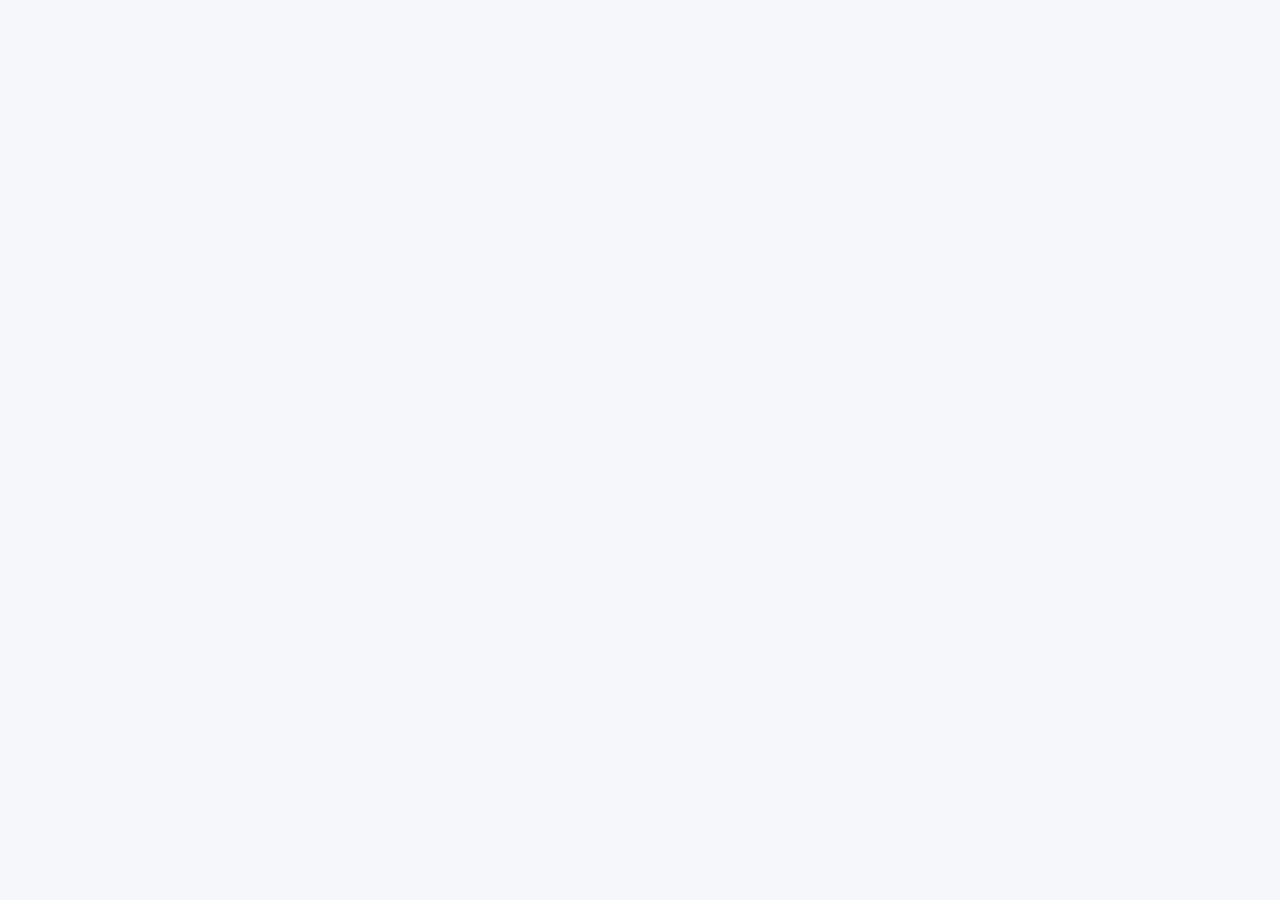
==== commit be2e9c77: "Update index.html" ====
--- a/index.html
+++ b/index.html
@@ -175,7 +175,7 @@
 function register(){const d=registrationDraft;let name=d.business;if(db.businesses.some(b=>b.name.toLocaleLowerCase('tr')===name.toLocaleLowerCase('tr'))){toast('Bu isimde bir işletme bu tarayıcıda zaten kayıtlı.');renderAuth('signup',1);return}let b={id:uid(),name,sector:d.sector,businessType:d.businessType,firstName:d.firstName,lastName:d.lastName,phone:d.phone,city:d.city,district:d.district,email:d.email,createdAt:day(),active:true,localAccessPassword:d.password};db.businesses.push(b);save();registrationDraft={};currentBusiness=b;toast('İşletme oluşturuldu. Şimdi ilk profilinizi ekleyin.');renderProfiles()}
 function login(f){const b=db.businesses.find(x=>x.name.toLocaleLowerCase('tr')===val(f,'business').toLocaleLowerCase('tr'));if(!b){toast('Bu cihazda işletme kaydı bulunamadı.');return}if(!b.active){toast('Bu işletme erişime kapalı.');return}const pw=val(f,'password');if(b.localAccessPassword?b.localAccessPassword!==pw:!db.profiles.some(p=>p.businessId===b.id&&p.password===pw&&p.active)){toast('İşletme parolası hatalı.');return}currentBusiness=b;sessionStorage.setItem('ofis360_business',b.id);renderProfiles()}
 function renderProfiles(){let rows=all('profiles').filter(x=>x.active);$('#root').innerHTML=`<div class="auth-profile-wrap profile-v4"><div class="auth-profile-box"><div class="brand"><div class="mark"><img src="[data-uri]" alt="Gündeşli Soft G logosu"></div><div>GÜNDEŞLİ SOFT<small>OFİS360</small></div></div><div class="profile-head"><div class="tag">${esc(sectors[currentBusiness.sector])}</div><h1>${esc(currentBusiness.name)}</h1><p class="muted">${rows.length?'Kim kullanıyor? Çalışma alanınıza devam etmek için profilinizi seçin.':'İşletmeniz hazır. İlk kullanıcı profilini oluşturun.'}</p></div><div class="auth-profile">${rows.map(p=>`<button class="profile-card" onclick="selectProfile('${p.id}')"><div class="avatar">${esc(p.firstName?.[0]||'?')}${esc(p.lastName?.[0]||'')}</div><strong>${esc(p.firstName+' '+p.lastName)}</strong><div style="margin-top:8px"><span class="pill">${esc(roles[p.role]||p.role)}</span></div></button>`).join('')}${!rows.length?`<button class="profile-card add-profile" onclick="createFirstProfile()"><div class="avatar">+</div><strong>İlk profili oluştur</strong><span class="hint">Kullanıcı ve rol bilgilerini siz belirleyin</span></button>`:''}</div>${rows.length?`<p class="hint section-space">Profil ekleme ve düzenleme, yetkili kullanıcı oturumunda Personel bölümünden yapılır.</p>`:''}<div class="actions profile-footer"><button class="btn ghost" onclick="renderAuth()">İşletmeden çıkış</button></div><p class="auth-foot">Profil parolaları yalnızca yerel prototip doğrulamasıdır; sunucu güvenliği sağlamaz.</p></div></div>`}
-function createFirstProfile(){if(all('profiles').length){toast('Yeni personel eklemek için yetkili profil ile giriş yapın.');return}modal('İlk kullanıcı profilini oluştur',`<div class="form-grid">${field('firstName','Ad','text',currentBusiness.firstName||'','required')}${field('lastName','Soyad','text',currentBusiness.lastName||'','required')}</div>${field('profileName','Profil adı','text','','required placeholder="Örn. Yönetim"')}${field('password','Profil parolası','password','','required minlength="6"')}${sel('role','İlk profil rolü',[['manager','İşletme Yöneticisi'],['sales','Satış Personeli'],['service','Teknik Servis'],['agent','Emlak Danışmanı']], 'manager')}<div class="notice">Profilinizi kendiniz oluşturuyorsunuz. Parolanızı başka personelle paylaşmayın. Bu sürüm yerel prototiptir.</div><p class="hint">Bu profil otomatik oluşturulmaz. Rolü ve parolayı siz belirlersiniz.</p>`,'Profili oluştur',`saveFirstProfile(event.target)`)}
+function createFirstProfile(){if(all('profiles').length){toast('Yeni personel eklemek için yetkili profil ile giriş yapın.');return}modal('İlk kullanıcı profilini oluştur',`<div class="form-grid">${field('firstName','Ad','text',currentBusiness.firstName||'','required')}${field('lastName','Soyad','text',currentBusiness.lastName||'','required')}</div>${field('profileName','Profil adı','text','','required placeholder=')}${field password','','required minlength="6"')}${sel('role','İlk profil rolü',[['manager','İşletme Yöneticisi'],['sales','Satış Personeli'],['service','Teknik Servis'],['agent','Emlak Danışmanı']], 'manager')}<div class="notice">Profilinizi kendiniz oluşturuyorsunuz. Parolanızı başka personelle paylaşmayın. Bu sürüm yerel prototiptir.</div><p class="hint">Bu profil otomatik oluşturulmaz. Rolü ve parolayı siz belirlersiniz.</p>`,'Profili oluştur',`saveFirstProfile(event.target)`)}
 function saveFirstProfile(f){if(all('profiles').length)return;const p={id:uid(),businessId:currentBusiness.id,firstName:val(f,'firstName'),lastName:val(f,'lastName'),profileName:val(f,'profileName'),role:val(f,'role'),password:val(f,'password'),active:true};db.profiles.push(p);save();closeModal();toast('İlk profil oluşturuldu. Giriş yapmak için seçin.');renderProfiles()}
 function selectProfile(id){const p=find('profiles',id);if(!p||!p.active)return;modal('Profil doğrulama',`<p><strong>${esc(p.profileName||p.firstName+' '+p.lastName)}</strong> · ${esc(roles[p.role]||p.role)}</p>${field('password','Profil şifresi','password','','required')}`,'Devam et',`verifyProfile(event.target,'${p.id}')`)}function verifyProfile(f,id){const p=find('profiles',id);if(!p||val(f,'password')!==p.password){toast('Profil şifresi yanlış.');return}currentProfile=p;closeModal();page='dashboard';locked=false;log('Oturum açıldı');renderApp();resetIdle()}
 const icons={dashboard:'◫',customers:'◎',inventory:'▤',sales:'▥',services:'⚒',field:'⌖',properties:'▱',tasks:'☷',reports:'▦',assistant:'✧',profiles:'♙',settings:'⚙',founder:'◇',notifications:'◉'};const labels={dashboard:'Genel Bakış',customers:'Müşteriler',inventory:'Ürün ve Stok',sales:'Satış ve Sipariş',services:'Teknik Servis',field:'Saha360',properties:'Gayrimenkuller',tasks:'Hatırlatmalar',reports:'Raporlar',assistant:'Akıllı Rehber',profiles:'Personel ve Profiller',settings:'İşletme Ayarları',founder:'Kurucu ve Lisans',notifications:'Bildirim Merkezi'};
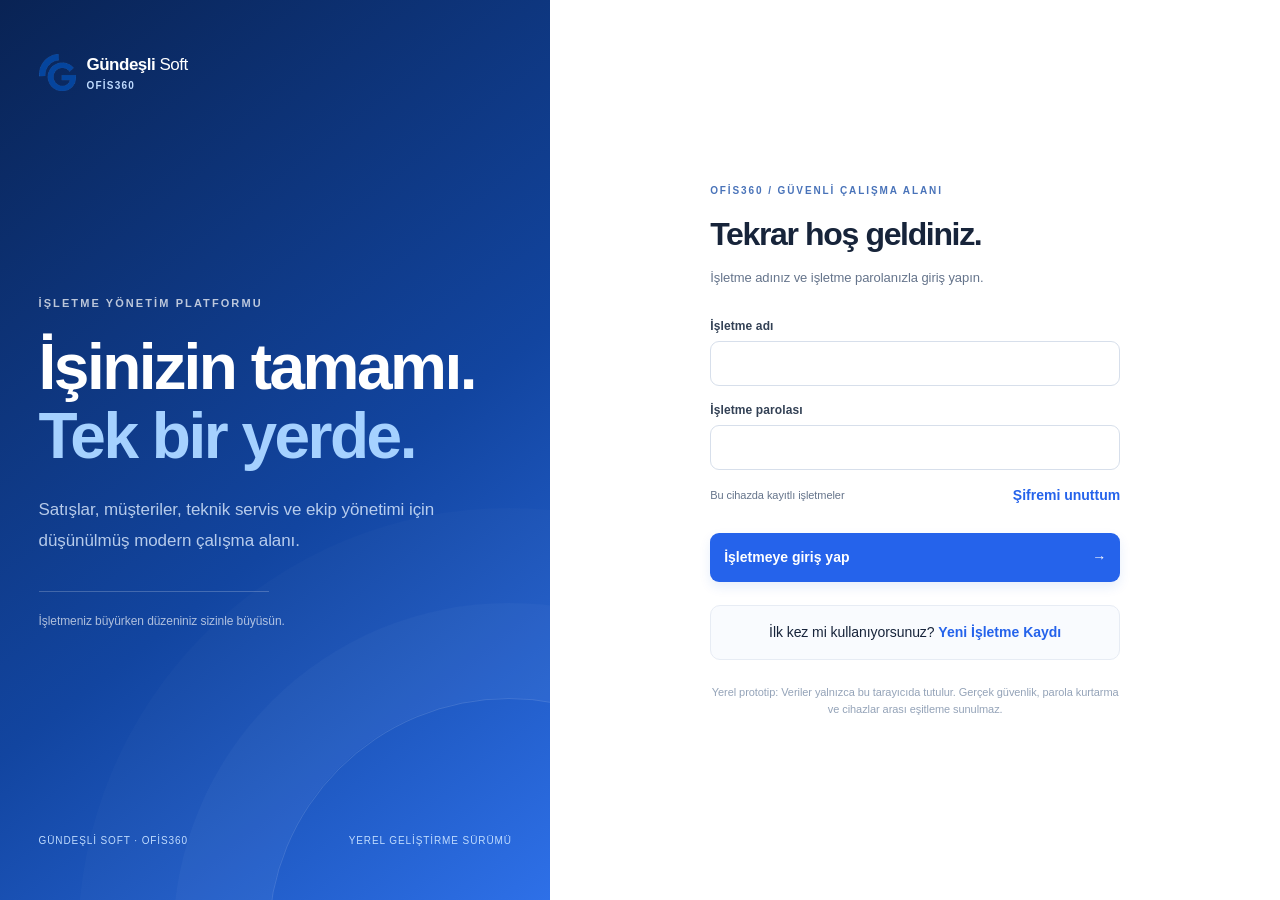
==== commit 193d99c9: "Update index.html" ====
--- a/index.html
+++ b/index.html
@@ -151,7 +151,7 @@
 const KEY='gundesli_ofis360_demo_v3';const $=s=>document.querySelector(s);const money=n=>new Intl.NumberFormat('tr-TR',{style:'currency',currency:'TRY'}).format(Number(n)||0);const day=()=>{const d=new Date();return [d.getFullYear(),String(d.getMonth()+1).padStart(2,'0'),String(d.getDate()).padStart(2,'0')].join('-')};const uid=()=>globalThis.crypto?.randomUUID?.()||'id_'+Date.now()+'_'+Math.random().toString(36).slice(2);const esc=s=>String(s??'').replace(/[&<>"']/g,c=>({'&':'&amp;','<':'&lt;','>':'&gt;','"':'&quot;',"'":'&#39;'}[c]));const fmt=d=>d?new Date(d+'T12:00:00').toLocaleDateString('tr-TR'):'—';const val=(form,name)=>form.elements[name]?.value?.trim()||'';const number=(form,name)=>Number(form.elements[name]?.value||0);const sectors={computer:'Bilgisayar ve Güvenlik Sistemleri',phone:'Telefon ve Teknik Servis',realestate:'Gayrimenkul / Emlak'};const roles={owner:'İşletme Sahibi',manager:'İşletme Yöneticisi',sales:'Satış Personeli',service:'Teknik Servis',stock:'Stok Personeli',field:'Saha Personeli',agent:'Emlak Danışmanı'};
 let db=load(),currentBusiness=null,currentProfile=null,page='dashboard',search='',cart=[],saleDraft={customerId:'',payment:'Nakit',paid:'',discount:'',notes:''},serviceDraft={},idleTimer=null,locked=false,editId=null;
 function load(){try{let d=JSON.parse(localStorage.getItem(KEY));if(d&&Array.isArray(d.businesses))return d}catch{}return {version:3,businesses:[],profiles:[],customers:[],products:[],stockMoves:[],sales:[],services:[],serviceParts:[],tasks:[],properties:[],showings:[],fieldJobs:[],returns:[],events:[],activity:[],settings:{}}}function save(){try{localStorage.setItem(KEY,JSON.stringify(db))}catch{toast('Tarayıcı depolama alanı dolu veya erişilemiyor. JSON yedeği alın.')}}function all(k){return(db[k]||[]).filter(x=>x.businessId===currentBusiness?.id)}function find(k,id){return all(k).find(x=>x.id===id)}function returnsStore(){if(!Array.isArray(db.returns))db.returns=[];return db.returns}function eventsStore(){if(!Array.isArray(db.events))db.events=[];return db.events}function notifyEvent(kind,text,target,assignee=''){if(!currentBusiness)return;eventsStore().unshift({id:uid(),businessId:currentBusiness.id,kind,text,target,assignee,createdAt:new Date().toISOString(),readBy:[]});db.events=db.events.slice(0,350);save()}function showReturns(){let rows=all('returns').slice().reverse();modal('İade geçmişi',`<div class="notice">İadeler orijinal satış kaydını silmez; ayrı stok hareketi oluşturur.</div>${table(['İade no','Satış','Ürün','Miktar','Tutar','Tarih'],rows.map(r=>[esc(r.number),esc(find('sales',r.saleId)?.number||'—'),esc(productName(r.productId)),String(r.qty),money(r.amount),fmt(r.date)]))}`,'','')}function returnSale(id){let s=find('sales',id);if(!s||s.status!=='Tamamlandı')return;let options=s.items.map((x,i)=>[String(i),productName(x.productId)+' · '+x.qty+' adet']);modal('Satış iadesi · '+s.number,`<div class="notice">İade miktarı, satılan ve daha önce iade edilmemiş miktarı aşamaz.</div><div class="form-grid">${sel('itemIndex','İade edilecek ürün',options)}${field('qty','İade adedi','number',1,'required min="1" step="1"')}${sel('reason','İade nedeni',[['Müşteri talebi','Müşteri talebi'],['Arızalı ürün','Arızalı ürün'],['Yanlış ürün','Yanlış ürün'],['Diğer','Diğer']])}${area('notes','İade açıklaması')}</div>`,'İadeyi kaydet',`saveReturn(event.target,'${id}')`)}function saveReturn(f,id){let s=find('sales',id),i=Number(val(f,'itemIndex')),qty=number(f,'qty');if(!s||s.status!=='Tamamlandı'||!Number.isInteger(i)||!s.items[i]){toast('Satış kaydı bulunamadı.');return}let item=s.items[i],previous=all('returns').filter(r=>r.saleId===id&&r.itemIndex===i).reduce((n,r)=>n+r.qty,0),remaining=item.qty-previous;if(!Number.isInteger(qty)||qty<1||qty>remaining){toast('İade edilebilir miktar: '+remaining);return}let gross=s.items.reduce((n,x)=>n+x.qty*x.price,0),unitNet=gross?item.price*(s.total/gross):0,amount=Math.round(unitNet*qty*100)/100;let r={id:uid(),businessId:currentBusiness.id,saleId:id,itemIndex:i,productId:item.productId,qty,amount,reason:val(f,'reason'),notes:val(f,'notes'),date:day(),number:'IAD-'+Date.now().toString().slice(-9),profileId:currentProfile.id};try{stockAdjust(item.productId,qty,'Satış iadesi',r.id)}catch(e){toast(e.message);return}returnsStore().push(r);log('İade kaydedildi: '+r.number);notifyEvent('return','İade kaydedildi: '+r.number,'sales');closeModal();renderApp();toast('İade kaydedildi; stok güncellendi.')}function log(text){db.activity.unshift({id:uid(),businessId:currentBusiness.id,profileId:currentProfile?.id||null,profileName:currentProfile?([currentProfile.firstName,currentProfile.lastName].filter(Boolean).join(' ')||currentProfile.username):'Bilinmiyor',text,date:new Date().toISOString()});db.activity=db.activity.slice(0,500);save()}function toast(s){$('#toast-root').innerHTML='<div class="toast">'+esc(s)+'</div>';setTimeout(()=>$('#toast-root').innerHTML='',3500)}function go(p){if(!can(p)){toast('Bu bölüme erişim izniniz yok.');return}page=p;search='';renderApp()}function can(p){if(!currentProfile)return false;if(p==='notifications')return true;if(['owner','manager'].includes(currentProfile.role))return true;const permissions={sales:['dashboard','sales','customers','tasks','reports','assistant'],service:['dashboard','services','customers','tasks','assistant'],stock:['dashboard','inventory','tasks','assistant'],field:['dashboard','field','tasks','assistant'],agent:['dashboard','properties','customers','tasks','reports','assistant']};return(permissions[currentProfile.role]||['dashboard']).includes(p)}function byId(id){return document.getElementById(id)}function btn(text,fn,cls='ghost'){return `<button type="button" class="btn ${cls}" onclick="${fn}">${text}</button>`}function field(name,label,type='text',value='',extra=''){return `<div class="field"><label for="f_${esc(name)}">${esc(label)}</label><input id="f_${esc(name)}" name="${esc(name)}" type="${type}" value="${esc(value)}" ${extra}></div>`}function sel(name,label,opts,selected=''){return `<div class="field"><label>${esc(label)}</label><select name="${esc(name)}">${opts.map(o=>`<option value="${esc(o[0])}" ${String(o[0])===String(selected)?'selected':''}>${esc(o[1])}</option>`).join('')}</select></div>`}function area(name,label,value=''){return `<div class="field full"><label>${esc(label)}</label><textarea name="${esc(name)}">${esc(value)}</textarea></div>`}function optionList(rows,placeholder='Seçiniz'){return [['',placeholder],...rows.map(x=>[x.id,x.name||x.title||x.firstName+' '+x.lastName])]}function modal(title,body,submit='Kaydet',onSubmit=''){byId('modal-root').innerHTML=`<div class="modal-layer" onclick="if(event.target===this)closeModal()"><div class="modal" role="dialog" aria-modal="true" aria-label="${esc(title)}"><div class="modal-header"><h2>${esc(title)}</h2><button class="btn ghost small" onclick="closeModal()" aria-label="Kapat">Kapat</button></div><form id="modal-form" onsubmit="event.preventDefault();${onSubmit}"><div class="modal-body">${body}</div><div class="modal-footer">${btn('Vazgeç','closeModal()')}${submit?`<button class="btn" type="submit">${esc(submit)}</button>`:''}</div></form></div></div>`}function closeModal(){byId('modal-root').innerHTML=''}function confirmAction(message,fn){modal('İşlemi onayla',`<p>${esc(message)}</p>`,'Onayla',fn)}function title(t,desc='',action=''){return `<div class="page-head"><div><h1>${esc(t)}</h1><p>${esc(desc)}</p></div><div class="actions">${action}</div></div>`}function empty(text){return `<div class="empty"><strong>Henüz kayıt bulunmuyor</strong>${esc(text)}</div>`}function table(headers,rows){return `<div class="table-wrap"><table><thead><tr>${headers.map(h=>`<th>${esc(h)}</th>`).join('')}</tr></thead><tbody>${rows.length?rows.map(r=>'<tr>'+r.map(c=>'<td>'+c+'</td>').join('')+'</tr>').join(''):`<tr><td colspan="${headers.length}">${empty('İlk kaydı ekleyerek başlayın.')}</td></tr>`}</tbody></table></div>`}function filterRows(rows,keys){return rows.filter(r=>keys.some(k=>String(r[k]??'').toLocaleLowerCase('tr').includes(search.toLocaleLowerCase('tr'))))}function searchBar(){return `<div class="toolbar"><input aria-label="Listede ara" placeholder="Kayıtlarda ara..." value="${esc(search)}" oninput="search=this.value;refreshTable()"><span class="hint">Veriler yalnızca bu tarayıcıda tutulur.</span></div>`}function refreshTable(){const el=byId('page-body');if(el){let active=document.activeElement,sel=active?.selectionStart;el.innerHTML=renderPage();let input=el.querySelector('.toolbar input');if(input){input.focus();try{input.setSelectionRange(sel,sel)}catch{}}}}function auditDate(x){return x.date||x.createdAt||day()}function customerName(id){return find('customers',id)?.name||'—'}function productName(id){return find('products',id)?.name||'—'}function profileName(id){const p=find('profiles',id);return p?p.firstName+' '+p.lastName:'—'}function status(t){let bad=/gecik|iptal|bekliyor|kritik|askı/i.test(t),good=/tamam|teslim|aktif|ödendi/i.test(t);return `<span class="tag ${bad?'red':good?'green':''}">${esc(t)}</span>`}
-function renderAuth(mode='login',step=1){currentBusiness=null;currentProfile=null;locked=false;clearTimeout(idleTimer);const signup=mode==='signup';const recovery=mode==='recovery';$('#root').innerHTML=`<div class="auth auth-v4"><section class="auth-art"><div class="brand"><div class="mark"><img src="[data-uri]" alt="Gündeşli Soft G logosu"></div><div>GÜNDEŞLİ <span style="font-weight:400">SOFT</span><small>OFİS360</small></div></div><div class="auth-hero"><div class="hero-eyebrow">İŞLETME YÖNETİM PLATFORMU</div><h1>İşinizin tamamı.<br><em>Tek bir yerde.</em></h1><p>Satışlar, müşteriler, teknik servis ve ekip yönetimi için düşünülmüş modern çalışma alanı.</p><div class="hero-rule"></div><span>İşletmeniz büyürken düzeniniz sizinle büyüsün.</span></div><div class="art-footer">GÜNDEŞLİ SOFT · OFİS360 <span>YEREL GELİŞTİRME SÜRÜMÜ</span></div></section><section class="auth-right"><div class="auth-box"><div class="auth-overline">OFİS360 / ${signup?'İŞLETME KURULUMU':recovery?'HESAP KURTARMA':'GÜVENLİ ÇALIŞMA ALANI'}</div><h2>${signup?'Yeni işletme kaydı':recovery?'Şifremi unuttum':'Tekrar hoş geldiniz.'}</h2><p>${signup?'İşletmenizi birkaç adımda tanımlayın. Profilinizi daha sonra kendiniz oluşturacaksınız.':recovery?'Hesap kurtarma, sunucu ve doğrulama hizmeti kurulduktan sonra etkinleştirilecektir.':'İşletme adınız ve işletme parolanızla giriş yapın.'}</p>${signup?`<div class="wizard-progress"><span class="${step===1?'on':''}">İşletme</span><span class="${step===2?'on':''}">İletişim</span><span class="${step===3?'on':''}">Erişim</span></div><form id="auth-form" onsubmit="event.preventDefault();registerStep(event.target,${step})">${step===1?`${field('business','İşletme adı','text',registrationDraft.business||'','required maxlength="120"')}${sel('sector','İşletme sektörü',Object.entries(sectors),registrationDraft.sector||'computer')}${sel('businessType','İşletme türü',[['','İşletme türü seçin'],['individual','Şahıs işletmesi'],['limited','Limited şirket'],['joint','Anonim şirket'],['other','Diğer']],registrationDraft.businessType||'')}`:step===2?`<div class="form-grid">${field('firstName','Yetkili adı','text',registrationDraft.firstName||'','required')}${field('lastName','Yetkili soyadı','text',registrationDraft.lastName||'','required')}</div>${field('phone','Telefon numarası','tel',registrationDraft.phone||'','required inputmode="tel" placeholder="05xx xxx xx xx"')}${locationPicker("city","İl",registrationDraft.city||"")}${locationPicker("district","İlçe",registrationDraft.district||"")}<div class="hint">İl seçtiğinizde ilgili ilçeler listelenir.</div>`:`${field('password','İşletme giriş parolası','password','','required minlength="8" autocomplete="new-password"')}${field('passwordAgain','Parola tekrar','password','','required minlength="8"')}${field('email','E-posta (isteğe bağlı)','email',registrationDraft.email||'','autocomplete="email"')}<label class="consent"><input type="checkbox" name="consent" required> Yerel prototipin veri ve güvenlik sınırlarını okudum, kabul ediyorum.</label>`}<div class="wizard-actions">${step>1?`<button type="button" class="btn ghost" onclick="registerBack(${step})">Geri</button>`:''}<button class="btn" type="submit">${step===3?'İşletmeyi oluştur':'Devam et'} <span aria-hidden="true">→</span></button></div></form>`:recovery?`<div class="notice warning">Gerçek e-posta/SMS doğrulaması ve güvenli parola sıfırlama henüz bağlı değil. Bu ekranda parola sıfırlanmaz.</div><button class="btn ghost" onclick="renderAuth()">Giriş ekranına dön</button>`:`<form id="auth-form" onsubmit="event.preventDefault();login(event.target)">${field('business','İşletme adı','text','','required autocomplete="organization"')}${field('password','İşletme parolası','password','','required autocomplete="current-password"')}<div class="auth-row"><span class="hint">Bu cihazda kayıtlı işletmeler</span><button class="link" type="button" onclick="renderAuth('recovery')">Şifremi unuttum</button></div><button class="btn auth-submit" type="submit">İşletmeye giriş yap <span aria-hidden="true">→</span></button></form>`}${!recovery?`<div class="auth-switch">${signup?'Zaten bir işletme kaydınız var mı?':'İlk kez mi kullanıyorsunuz?'} <button class="link" onclick="registrationDraft={};renderAuth('${signup?'login':'signup'}')">${signup?'Giriş yap':'Yeni İşletme Kaydı'}</button></div>`:''}<div class="auth-foot">Yerel prototip: Veriler yalnızca bu tarayıcıda tutulur. Gerçek güvenlik, parola kurtarma ve cihazlar arası eşitleme sunulmaz.</div></div></section></div>`;if(signup&&step===2){initLocationPickers()}}
+function renderAuth(mode='login',step=1){currentBusiness=null;currentProfile=null;locked=false;clearTimeout(idleTimer);const signup=mode==='signup';const recovery=mode==='recovery';$('#root').innerHTML=`<div class="auth auth-v4"><section class="auth-art"><div class="brand"><div class="mark"><img src="[data-uri]" alt="Gündeşli Soft G logosu"></div><div>Gündeşli <span style="font-weight:400">Soft</span><small>OFİS360</small></div></div><div class="auth-hero"><div class="hero-eyebrow">İŞLETME YÖNETİM PLATFORMU</div><h1>İşinizin tamamı.<br><em>Tek bir yerde.</em></h1><p>Satışlar, müşteriler, teknik servis ve ekip yönetimi için düşünülmüş modern çalışma alanı.</p><div class="hero-rule"></div><span>İşletmeniz büyürken düzeniniz sizinle büyüsün.</span></div><div class="art-footer">GÜNDEŞLİ SOFT · OFİS360 <span>YEREL GELİŞTİRME SÜRÜMÜ</span></div></section><section class="auth-right"><div class="auth-box"><div class="auth-overline">OFİS360 / ${signup?'İŞLETME KURULUMU':recovery?'HESAP KURTARMA':'GÜVENLİ ÇALIŞMA ALANI'}</div><h2>${signup?'Yeni işletme kaydı':recovery?'Şifremi unuttum':'Tekrar hoş geldiniz.'}</h2><p>${signup?'İşletmenizi birkaç adımda tanımlayın. Profilinizi daha sonra kendiniz oluşturacaksınız.':recovery?'Hesap kurtarma, sunucu ve doğrulama hizmeti kurulduktan sonra etkinleştirilecektir.':'İşletme adınız ve işletme parolanızla giriş yapın.'}</p>${signup?`<div class="wizard-progress"><span class="${step===1?'on':''}">İşletme</span><span class="${step===2?'on':''}">İletişim</span><span class="${step===3?'on':''}">Erişim</span></div><form id="auth-form" onsubmit="event.preventDefault();registerStep(event.target,${step})">${step===1?`${field('business','İşletme adı','text',registrationDraft.business||'','required maxlength="120"')}${sel('sector','İşletme sektörü',Object.entries(sectors),registrationDraft.sector||'computer')}${sel('businessType','İşletme türü',[['','İşletme türü seçin'],['individual','Şahıs işletmesi'],['limited','Limited şirket'],['joint','Anonim şirket'],['other','Diğer']],registrationDraft.businessType||'')}`:step===2?`<div class="form-grid">${field('firstName','Yetkili adı','text',registrationDraft.firstName||'','required')}${field('lastName','Yetkili soyadı','text',registrationDraft.lastName||'','required')}</div>${field('phone','Telefon numarası','tel',registrationDraft.phone||'','required inputmode="tel" placeholder="05xx xxx xx xx"')}${locationPicker("city","İl",registrationDraft.city||"")}${locationPicker("district","İlçe",registrationDraft.district||"")}<div class="hint">İl seçtiğinizde ilgili ilçeler listelenir.</div>`:`${field('password','İşletme giriş parolası','password','','required minlength="8" autocomplete="new-password"')}${field('passwordAgain','Parola tekrar','password','','required minlength="8"')}${field('email','E-posta (isteğe bağlı)','email',registrationDraft.email||'','autocomplete="email"')}<label class="consent"><input type="checkbox" name="consent" required> Yerel prototipin veri ve güvenlik sınırlarını okudum, kabul ediyorum.</label>`}<div class="wizard-actions">${step>1?`<button type="button" class="btn ghost" onclick="registerBack(${step})">Geri</button>`:''}<button class="btn" type="submit">${step===3?'İşletmeyi oluştur':'Devam et'} <span aria-hidden="true">→</span></button></div></form>`:recovery?`<div class="notice warning">Gerçek e-posta/SMS doğrulaması ve güvenli parola sıfırlama henüz bağlı değil. Bu ekranda parola sıfırlanmaz.</div><button class="btn ghost" onclick="renderAuth()">Giriş ekranına dön</button>`:`<form id="auth-form" onsubmit="event.preventDefault();login(event.target)">${field('business','İşletme adı','text','','required autocomplete="organization"')}${field('password','İşletme parolası','password','','required autocomplete="current-password"')}<div class="auth-row"><span class="hint">Bu cihazda kayıtlı işletmeler</span><button class="link" type="button" onclick="renderAuth('recovery')">Şifremi unuttum</button></div><button class="btn auth-submit" type="submit">İşletmeye giriş yap <span aria-hidden="true">→</span></button></form>`}${!recovery?`<div class="auth-switch">${signup?'Zaten bir işletme kaydınız var mı?':'İlk kez mi kullanıyorsunuz?'} <button class="link" onclick="registrationDraft={};renderAuth('${signup?'login':'signup'}')">${signup?'Giriş yap':'Yeni İşletme Kaydı'}</button></div>`:''}<div class="auth-foot">Yerel prototip: Veriler yalnızca bu tarayıcıda tutulur. Gerçek güvenlik, parola kurtarma ve cihazlar arası eşitleme sunulmaz.</div></div></section></div>`;if(signup&&step===2){initLocationPickers()}}
 const TURKEY_DISTRICTS={"Adana":["Aladağ","Ceyhan","Çukurova","Feke","İmamoğlu","Karaisalı","Karataş","Kozan","Pozantı","Saimbeyli","Sarıçam","Seyhan","Tufanbeyli","Yumurtalık","Yüreğir"],"Adıyaman":["Besni","Çelikhan","Gerger","Gölbaşı","Kahta","Merkez","Samsat","Sincik","Tut"],"Afyonkarahisar":["Başmakçı","Bayat","Bolvadin","Çay","Çobanlar","Dazkırı","Dinar","Emirdağ","Evciler","Hocalar","İhsaniye","İscehisar","Kızılören","Merkez","Sandıklı","Sinanpaşa","Sultandağı","Şuhut"],"Ağrı":["Diyadin","Doğubayazıt","Eleşkirt","Hamur","Merkez","Patnos","Taşlıçay","Tutak"],"Amasya":["Göynücek","Gümüşhacıköy","Hamamözü","Merkez","Merzifon","Suluova","Taşova"],"Ankara":["Akyurt","Altındağ","Ayaş","Bala","Beypazarı","Çamlıdere","Çankaya","Çubuk","Elmadağ","Etimesgut","Evren","Gölbaşı","Güdül","Haymana","Kahramankazan","Kalecik","Keçiören","Kızılcahamam","Mamak","Nallıhan","Polatlı","Pursaklar","Sincan","Şereflikoçhisar","Yenimahalle"],"Antalya":["Akseki","Aksu","Alanya","Demre","Döşemealtı","Elmalı","Finike","Gazipaşa","Gündoğmuş","İbradı","Kaş","Kemer","Kepez","Konyaaltı","Korkuteli","Kumluca","Manavgat","Muratpaşa","Serik"],"Artvin":["Ardanuç","Arhavi","Borçka","Hopa","Kemalpaşa","Merkez","Murgul","Şavşat","Yusufeli"],"Aydın":["Bozdoğan","Buharkent","Çine","Didim","Efeler","Germencik","İncirliova","Karacasu","Karpuzlu","Koçarlı","Köşk","Kuşadası","Kuyucak","Nazilli","Söke","Sultanhisar","Yenipazar"],"Balıkesir":["Altıeylül","Ayvalık","Balya","Bandırma","Bigadiç","Burhaniye","Dursunbey","Edremit","Erdek","Gönen","Havran","İvrindi","Karesi","Kepsut","Manyas","Marmara","Savaştepe","Sındırgı","Susurluk"],"Bilecik":["Bozüyük","Gölpazarı","İnhisar","Merkez","Osmaneli","Pazaryeri","Söğüt","Yenipazar"],"Bingöl":["Adaklı","Genç","Karlıova","Kiğı","Merkez","Solhan","Yayladere","Yedisu"],"Bitlis":["Adilcevaz","Ahlat","Güroymak","Hizan","Merkez","Mutki","Tatvan"],"Bolu":["Dörtdivan","Gerede","Göynük","Kıbrıscık","Mengen","Merkez","Mudurnu","Seben","Yeniçağa"],"Burdur":["Ağlasun","Altınyayla","Bucak","Çavdır","Çeltikçi","Gölhisar","Karamanlı","Kemer","Merkez","Tefenni","Yeşilova"],"Bursa":["Büyükorhan","Gemlik","Gürsu","Harmancık","İnegöl","İznik","Karacabey","Keles","Kestel","Mudanya","Mustafakemalpaşa","Nilüfer","Orhaneli","Orhangazi","Osmangazi","Yenişehir","Yıldırım"],"Çanakkale":["Ayvacık","Bayramiç","Biga","Bozcaada","Çan","Eceabat","Ezine","Gelibolu","Gökçeada","Lapseki","Merkez","Yenice"],"Çankırı":["Atkaracalar","Bayramören","Çerkeş","Eldivan","Ilgaz","Kızılırmak","Korgun","Kurşunlu","Merkez","Orta","Şabanözü","Yapraklı"],"Çorum":["Alaca","Bayat","Boğazkale","Dodurga","İskilip","Kargı","Laçin","Mecitözü","Merkez","Oğuzlar","Ortaköy","Osmancık","Sungurlu","Uğurludağ"],"Denizli":["Acıpayam","Babadağ","Baklan","Bekilli","Beyağaç","Bozkurt","Buldan","Çal","Çameli","Çardak","Çivril","Güney","Honaz","Kale","Merkezefendi","Pamukkale","Sarayköy","Serinhisar","Tavas"],"Diyarbakır":["Bağlar","Bismil","Çermik","Çınar","Çüngüş","Dicle","Eğil","Ergani","Hani","Hazro","Kayapınar","Kocaköy","Kulp","Lice","Silvan","Sur","Yenişehir"],"Edirne":["Enez","Havsa","İpsala","Keşan","Lalapaşa","Meriç","Merkez","Süloğlu","Uzunköprü"],"Elazığ":["Ağın","Alacakaya","Arıcak","Baskil","Karakoçan","Keban","Kovancılar","Maden","Merkez","Palu","Sivrice"],"Erzincan":["Çayırlı","İliç","Kemah","Kemaliye","Merkez","Otlukbeli","Refahiye","Tercan","Üzümlü"],"Erzurum":["Aşkale","Aziziye","Çat","Hınıs","Horasan","İspir","Karaçoban","Karayazı","Köprüköy","Narman","Oltu","Olur","Palandöken","Pasinler","Pazaryolu","Şenkaya","Tekman","Tortum","Uzundere","Yakutiye"],"Eskişehir":["Alpu","Beylikova","Çifteler","Günyüzü","Han","İnönü","Mahmudiye","Mihalgazi","Mihalıççık","Odunpazarı","Sarıcakaya","Seyitgazi","Sivrihisar","Tepebaşı"],"Gaziantep":["Araban","İslahiye","Karkamış","Nizip","Nurdağı","Oğuzeli","Şahinbey","Şehitkamil","Yavuzeli"],"Giresun":["Alucra","Bulancak","Çamoluk","Çanakçı","Dereli","Doğankent","Espiye","Eynesil","Görele","Güce","Keşap","Merkez","Piraziz","Şebinkarahisar","Tirebolu","Yağlıdere"],"Gümüşhane":["Kelkit","Köse","Kürtün","Merkez","Şiran","Torul"],"Hakkari":["Çukurca","Derecik","Merkez","Şemdinli","Yüksekova"],"Hatay":["Altınözü","Antakya","Arsuz","Belen","Defne","Dörtyol","Erzin","Hassa","İskenderun","Kırıkhan","Kumlu","Payas","Reyhanlı","Samandağ","Yayladağı"],"Isparta":["Aksu","Atabey","Eğirdir","Gelendost","Gönen","Keçiborlu","Merkez","Senirkent","Sütçüler","Şarkikaraağaç","Uluborlu","Yalvaç","Yenişarbademli"],"Mersin":["Akdeniz","Anamur","Aydıncık","Bozyazı","Çamlıyayla","Erdemli","Gülnar","Mezitli","Mut","Silifke","Tarsus","Toroslar","Yenişehir"],"İstanbul":["Adalar","Arnavutköy","Ataşehir","Avcılar","Bağcılar","Bahçelievler","Bakırköy","Başakşehir","Bayrampaşa","Beşiktaş","Beykoz","Beylikdüzü","Beyoğlu","Büyükçekmece","Çatalca","Çekmeköy","Esenler","Esenyurt","Eyüpsultan","Fatih","Gaziosmanpaşa","Güngören","Kadıköy","Kağıthane","Kartal","Küçükçekmece","Maltepe","Pendik","Sancaktepe","Sarıyer","Silivri","Sultanbeyli","Sultangazi","Şile","Şişli","Tuzla","Ümraniye","Üsküdar","Zeytinburnu"],"İzmir":["Aliağa","Balçova","Bayındır","Bayraklı","Bergama","Beydağ","Bornova","Buca","Çeşme","Çiğli","Dikili","Foça","Gaziemir","Güzelbahçe","Karabağlar","Karaburun","Karşıyaka","Kemalpaşa","Kınık","Kiraz","Konak","Menderes","Menemen","Narlıdere","Ödemiş","Seferihisar","Selçuk","Tire","Torbalı","Urla"],"Kars":["Akyaka","Arpaçay","Digor","Kağızman","Merkez","Sarıkamış","Selim","Susuz"],"Kastamonu":["Abana","Ağlı","Araç","Azdavay","Bozkurt","Cide","Çatalzeytin","Daday","Devrekani","Doğanyurt","Hanönü","İhsangazi","İnebolu","Küre","Merkez","Pınarbaşı","Seydiler","Şenpazar","Taşköprü","Tosya"],"Kayseri":["Akkışla","Bünyan","Develi","Felahiye","Hacılar","İncesu","Kocasinan","Melikgazi","Özvatan","Pınarbaşı","Sarıoğlan","Sarız","Talas","Tomarza","Yahyalı","Yeşilhisar"],"Kırklareli":["Babaeski","Demirköy","Kofçaz","Lüleburgaz","Merkez","Pehlivanköy","Pınarhisar","Vize"],"Kırşehir":["Akçakent","Akpınar","Boztepe","Çiçekdağı","Kaman","Merkez","Mucur"],"Kocaeli":["Başiskele","Çayırova","Darıca","Derince","Dilovası","Gebze","Gölcük","İzmit","Kandıra","Karamürsel","Kartepe","Körfez"],"Konya":["Ahırlı","Akören","Akşehir","Altınekin","Beyşehir","Bozkır","Cihanbeyli","Çeltik","Çumra","Derbent","Derebucak","Doğanhisar","Emirgazi","Ereğli","Güneysınır","Hadim","Halkapınar","Hüyük","Ilgın","Kadınhanı","Karapınar","Karatay","Kulu","Meram","Sarayönü","Selçuklu","Seydişehir","Taşkent","Tuzlukçu","Yalıhüyük","Yunak"],"Kütahya":["Altıntaş","Aslanapa","Çavdarhisar","Domaniç","Dumlupınar","Emet","Gediz","Hisarcık","Merkez","Pazarlar","Simav","Şaphane","Tavşanlı"],"Malatya":["Akçadağ","Arapgir","Arguvan","Battalgazi","Darende","Doğanşehir","Doğanyol","Hekimhan","Kale","Kuluncak","Pütürge","Yazıhan","Yeşilyurt"],"Manisa":["Ahmetli","Akhisar","Alaşehir","Demirci","Gölmarmara","Gördes","Kırkağaç","Köprübaşı","Kula","Salihli","Sarıgöl","Saruhanlı","Selendi","Soma","Şehzadeler","Turgutlu","Yunusemre"],"Kahramanmaraş":["Afşin","Andırın","Çağlayancerit","Dulkadiroğlu","Ekinözü","Elbistan","Göksun","Nurhak","Onikişubat","Pazarcık","Türkoğlu"],"Mardin":["Artuklu","Dargeçit","Derik","Kızıltepe","Mazıdağı","Midyat","Nusaybin","Ömerli","Savur","Yeşilli"],"Muğla":["Bodrum","Dalaman","Datça","Fethiye","Kavaklıdere","Köyceğiz","Marmaris","Menteşe","Milas","Ortaca","Seydikemer","Ula","Yatağan"],"Muş":["Bulanık","Hasköy","Korkut","Malazgirt","Merkez","Varto"],"Nevşehir":["Acıgöl","Avanos","Derinkuyu","Gülşehir","Hacıbektaş","Kozaklı","Merkez","Ürgüp"],"Niğde":["Altunhisar","Bor","Çamardı","Çiftlik","Merkez","Ulukışla"],"Ordu":["Akkuş","Altınordu","Aybastı","Çamaş","Çatalpınar","Çaybaşı","Fatsa","Gölköy","Gülyalı","Gürgentepe","İkizce","Kabadüz","Kabataş","Korgan","Kumru","Mesudiye","Perşembe","Ulubey","Ünye"],"Rize":["Ardeşen","Çamlıhemşin","Çayeli","Derepazarı","Fındıklı","Güneysu","Hemşin","İkizdere","İyidere","Kalkandere","Merkez","Pazar"],"Sakarya":["Adapazarı","Akyazı","Arifiye","Erenler","Ferizli","Geyve","Hendek","Karapürçek","Karasu","Kaynarca","Kocaali","Pamukova","Sapanca","Serdivan","Söğütlü","Taraklı"],"Samsun":["19 Mayıs","Alaçam","Asarcık","Atakum","Ayvacık","Bafra","Canik","Çarşamba","Havza","İlkadım","Kavak","Ladik","Salıpazarı","Tekkeköy","Terme","Vezirköprü","Yakakent"],"Siirt":["Baykan","Eruh","Kurtalan","Merkez","Pervari","Şirvan","Tillo"],"Sinop":["Ayancık","Boyabat","Dikmen","Durağan","Erfelek","Gerze","Merkez","Saraydüzü","Türkeli"],"Sivas":["Akıncılar","Altınyayla","Divriği","Doğanşar","Gemerek","Gölova","Gürün","Hafik","İmranlı","Kangal","Koyulhisar","Merkez","Suşehri","Şarkışla","Ulaş","Yıldızeli","Zara"],"Tekirdağ":["Çerkezköy","Çorlu","Ergene","Hayrabolu","Kapaklı","Malkara","Marmaraereğlisi","Muratlı","Saray","Süleymanpaşa","Şarköy"],"Tokat":["Almus","Artova","Başçiftlik","Erbaa","Merkez","Niksar","Pazar","Reşadiye","Sulusaray","Turhal","Yeşilyurt","Zile"],"Trabzon":["Akçaabat","Araklı","Arsin","Beşikdüzü","Çarşıbaşı","Çaykara","Dernekpazarı","Düzköy","Hayrat","Köprübaşı","Maçka","Of","Ortahisar","Sürmene","Şalpazarı","Tonya","Vakfıkebir","Yomra"],"Tunceli":["Çemişgezek","Hozat","Mazgirt","Merkez","Nazımiye","Ovacık","Pertek","Pülümür"],"Şanlıurfa":["Akçakale","Birecik","Bozova","Ceylanpınar","Eyyübiye","Halfeti","Haliliye","Harran","Hilvan","Karaköprü","Siverek","Suruç","Viranşehir"],"Uşak":["Banaz","Eşme","Karahallı","Merkez","Sivaslı","Ulubey"],"Van":["Bahçesaray","Başkale","Çaldıran","Çatak","Edremit","Erciş","Gevaş","Gürpınar","İpekyolu","Muradiye","Özalp","Saray","Tuşba"],"Yozgat":["Akdağmadeni","Aydıncık","Boğazlıyan","Çandır","Çayıralan","Çekerek","Kadışehri","Merkez","Saraykent","Sarıkaya","Şefaatli","Sorgun","Yenifakılı","Yerköy"],"Zonguldak":["Alaplı","Çaycuma","Devrek","Ereğli","Gökçebey","Kilimli","Kozlu","Merkez"],"Aksaray":["Ağaçören","Eskil","Gülağaç","Güzelyurt","Merkez","Ortaköy","Sarıyahşi","Sultanhanı"],"Bayburt":["Aydıntepe","Demirözü","Merkez"],"Karaman":["Ayrancı","Başyayla","Ermenek","Kazımkarabekir","Merkez","Sarıveliler"],"Kırıkkale":["Bahşılı","Balışeyh","Çelebi","Delice","Karakeçili","Keskin","Merkez","Sulakyurt","Yahşihan"],"Batman":["Beşiri","Gercüş","Hasankeyf","Kozluk","Merkez","Sason"],"Şırnak":["Beytüşşebap","Cizre","Güçlükonak","İdil","Merkez","Silopi","Uludere"],"Bartın":["Amasra","Kurucaşile","Merkez","Ulus"],"Ardahan":["Çıldır","Damal","Göle","Hanak","Merkez","Posof"],"Iğdır":["Aralık","Karakoyunlu","Merkez","Tuzluca"],"Yalova":["Altınova","Armutlu","Çınarcık","Çiftlikköy","Merkez","Termal"],"Karabük":["Eflani","Eskipazar","Merkez","Ovacık","Safranbolu","Yenice"],"Kilis":["Elbeyli","Merkez","Musabeyli","Polateli"],"Osmaniye":["Bahçe","Düziçi","Hasanbeyli","Kadirli","Merkez","Sumbas","Toprakkale"],"Düzce":["Akçakoca","Cumayeri","Çilimli","Gölyaka","Gümüşova","Kaynaşlı","Merkez","Yığılca"]};
 let registrationDraft={};function filterLocations(id,q){const el=byId(id);if(!el)return;const needle=q.toLocaleLowerCase('tr').trim();for(const option of el.options){option.hidden=!!needle&&!option.textContent.toLocaleLowerCase('tr').includes(needle)&&!!option.value}if(needle){const match=[...el.options].find(o=>o.value&&!o.hidden);if(match&&[...el.options].filter(o=>o.value&&!o.hidden).length===1){el.value=match.value;el.dispatchEvent(new Event('change'))}}}
 // Searchable, touch-friendly, offline province/district selector. No native option hiding.
@@ -175,7 +175,7 @@
 function register(){const d=registrationDraft;let name=d.business;if(db.businesses.some(b=>b.name.toLocaleLowerCase('tr')===name.toLocaleLowerCase('tr'))){toast('Bu isimde bir işletme bu tarayıcıda zaten kayıtlı.');renderAuth('signup',1);return}let b={id:uid(),name,sector:d.sector,businessType:d.businessType,firstName:d.firstName,lastName:d.lastName,phone:d.phone,city:d.city,district:d.district,email:d.email,createdAt:day(),active:true,localAccessPassword:d.password};db.businesses.push(b);save();registrationDraft={};currentBusiness=b;toast('İşletme oluşturuldu. Şimdi ilk profilinizi ekleyin.');renderProfiles()}
 function login(f){const b=db.businesses.find(x=>x.name.toLocaleLowerCase('tr')===val(f,'business').toLocaleLowerCase('tr'));if(!b){toast('Bu cihazda işletme kaydı bulunamadı.');return}if(!b.active){toast('Bu işletme erişime kapalı.');return}const pw=val(f,'password');if(b.localAccessPassword?b.localAccessPassword!==pw:!db.profiles.some(p=>p.businessId===b.id&&p.password===pw&&p.active)){toast('İşletme parolası hatalı.');return}currentBusiness=b;sessionStorage.setItem('ofis360_business',b.id);renderProfiles()}
 function renderProfiles(){let rows=all('profiles').filter(x=>x.active);$('#root').innerHTML=`<div class="auth-profile-wrap profile-v4"><div class="auth-profile-box"><div class="brand"><div class="mark"><img src="[data-uri]" alt="Gündeşli Soft G logosu"></div><div>GÜNDEŞLİ SOFT<small>OFİS360</small></div></div><div class="profile-head"><div class="tag">${esc(sectors[currentBusiness.sector])}</div><h1>${esc(currentBusiness.name)}</h1><p class="muted">${rows.length?'Kim kullanıyor? Çalışma alanınıza devam etmek için profilinizi seçin.':'İşletmeniz hazır. İlk kullanıcı profilini oluşturun.'}</p></div><div class="auth-profile">${rows.map(p=>`<button class="profile-card" onclick="selectProfile('${p.id}')"><div class="avatar">${esc(p.firstName?.[0]||'?')}${esc(p.lastName?.[0]||'')}</div><strong>${esc(p.firstName+' '+p.lastName)}</strong><div style="margin-top:8px"><span class="pill">${esc(roles[p.role]||p.role)}</span></div></button>`).join('')}${!rows.length?`<button class="profile-card add-profile" onclick="createFirstProfile()"><div class="avatar">+</div><strong>İlk profili oluştur</strong><span class="hint">Kullanıcı ve rol bilgilerini siz belirleyin</span></button>`:''}</div>${rows.length?`<p class="hint section-space">Profil ekleme ve düzenleme, yetkili kullanıcı oturumunda Personel bölümünden yapılır.</p>`:''}<div class="actions profile-footer"><button class="btn ghost" onclick="renderAuth()">İşletmeden çıkış</button></div><p class="auth-foot">Profil parolaları yalnızca yerel prototip doğrulamasıdır; sunucu güvenliği sağlamaz.</p></div></div>`}
-function createFirstProfile(){if(all('profiles').length){toast('Yeni personel eklemek için yetkili profil ile giriş yapın.');return}modal('İlk kullanıcı profilini oluştur',`<div class="form-grid">${field('firstName','Ad','text',currentBusiness.firstName||'','required')}${field('lastName','Soyad','text',currentBusiness.lastName||'','required')}</div>${field('profileName','Profil adı','text','','required placeholder=')}${field password','','required minlength="6"')}${sel('role','İlk profil rolü',[['manager','İşletme Yöneticisi'],['sales','Satış Personeli'],['service','Teknik Servis'],['agent','Emlak Danışmanı']], 'manager')}<div class="notice">Profilinizi kendiniz oluşturuyorsunuz. Parolanızı başka personelle paylaşmayın. Bu sürüm yerel prototiptir.</div><p class="hint">Bu profil otomatik oluşturulmaz. Rolü ve parolayı siz belirlersiniz.</p>`,'Profili oluştur',`saveFirstProfile(event.target)`)}
+function createFirstProfile(){if(all('profiles').length){toast('Yeni personel eklemek için yetkili profil ile giriş yapın.');return}modal('İlk kullanıcı profilini oluştur',`<div class="form-grid">${field('firstName','Ad','text',currentBusiness.firstName||'','required')}${field('lastName','Soyad','text',currentBusiness.lastName||'','required')}</div>${field('profileName','Profil adı','text','','required placeholder="Örn. Yönetim"')}${field('password','Profil parolası','password','','required minlength="6"')}${sel('role','İlk profil rolü',[['manager','İşletme Yöneticisi'],['sales','Satış Personeli'],['service','Teknik Servis'],['agent','Emlak Danışmanı']], 'manager')}<div class="notice">Profilinizi kendiniz oluşturuyorsunuz. Parolanızı başka personelle paylaşmayın. Bu sürüm yerel prototiptir.</div><p class="hint">Bu profil otomatik oluşturulmaz. Rolü ve parolayı siz belirlersiniz.</p>`,'Profili oluştur',`saveFirstProfile(event.target)`)}
 function saveFirstProfile(f){if(all('profiles').length)return;const p={id:uid(),businessId:currentBusiness.id,firstName:val(f,'firstName'),lastName:val(f,'lastName'),profileName:val(f,'profileName'),role:val(f,'role'),password:val(f,'password'),active:true};db.profiles.push(p);save();closeModal();toast('İlk profil oluşturuldu. Giriş yapmak için seçin.');renderProfiles()}
 function selectProfile(id){const p=find('profiles',id);if(!p||!p.active)return;modal('Profil doğrulama',`<p><strong>${esc(p.profileName||p.firstName+' '+p.lastName)}</strong> · ${esc(roles[p.role]||p.role)}</p>${field('password','Profil şifresi','password','','required')}`,'Devam et',`verifyProfile(event.target,'${p.id}')`)}function verifyProfile(f,id){const p=find('profiles',id);if(!p||val(f,'password')!==p.password){toast('Profil şifresi yanlış.');return}currentProfile=p;closeModal();page='dashboard';locked=false;log('Oturum açıldı');renderApp();resetIdle()}
 const icons={dashboard:'◫',customers:'◎',inventory:'▤',sales:'▥',services:'⚒',field:'⌖',properties:'▱',tasks:'☷',reports:'▦',assistant:'✧',profiles:'♙',settings:'⚙',founder:'◇',notifications:'◉'};const labels={dashboard:'Genel Bakış',customers:'Müşteriler',inventory:'Ürün ve Stok',sales:'Satış ve Sipariş',services:'Teknik Servis',field:'Saha360',properties:'Gayrimenkuller',tasks:'Hatırlatmalar',reports:'Raporlar',assistant:'Akıllı Rehber',profiles:'Personel ve Profiller',settings:'İşletme Ayarları',founder:'Kurucu ve Lisans',notifications:'Bildirim Merkezi'};
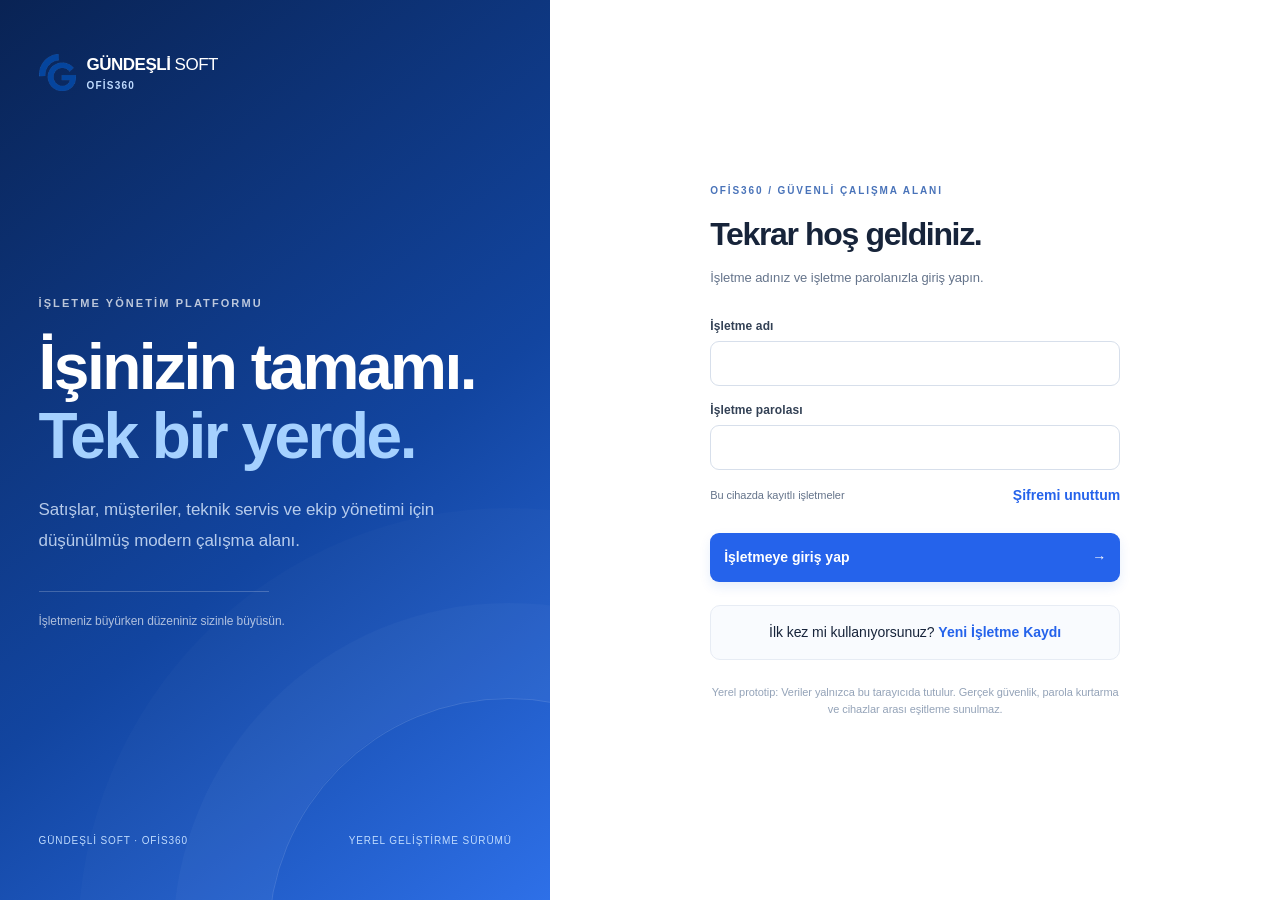
==== commit b0fcc2b7: "Update index.html" ====
--- a/index.html
+++ b/index.html
@@ -151,7 +151,7 @@
 const KEY='gundesli_ofis360_demo_v3';const $=s=>document.querySelector(s);const money=n=>new Intl.NumberFormat('tr-TR',{style:'currency',currency:'TRY'}).format(Number(n)||0);const day=()=>{const d=new Date();return [d.getFullYear(),String(d.getMonth()+1).padStart(2,'0'),String(d.getDate()).padStart(2,'0')].join('-')};const uid=()=>globalThis.crypto?.randomUUID?.()||'id_'+Date.now()+'_'+Math.random().toString(36).slice(2);const esc=s=>String(s??'').replace(/[&<>"']/g,c=>({'&':'&amp;','<':'&lt;','>':'&gt;','"':'&quot;',"'":'&#39;'}[c]));const fmt=d=>d?new Date(d+'T12:00:00').toLocaleDateString('tr-TR'):'—';const val=(form,name)=>form.elements[name]?.value?.trim()||'';const number=(form,name)=>Number(form.elements[name]?.value||0);const sectors={computer:'Bilgisayar ve Güvenlik Sistemleri',phone:'Telefon ve Teknik Servis',realestate:'Gayrimenkul / Emlak'};const roles={owner:'İşletme Sahibi',manager:'İşletme Yöneticisi',sales:'Satış Personeli',service:'Teknik Servis',stock:'Stok Personeli',field:'Saha Personeli',agent:'Emlak Danışmanı'};
 let db=load(),currentBusiness=null,currentProfile=null,page='dashboard',search='',cart=[],saleDraft={customerId:'',payment:'Nakit',paid:'',discount:'',notes:''},serviceDraft={},idleTimer=null,locked=false,editId=null;
 function load(){try{let d=JSON.parse(localStorage.getItem(KEY));if(d&&Array.isArray(d.businesses))return d}catch{}return {version:3,businesses:[],profiles:[],customers:[],products:[],stockMoves:[],sales:[],services:[],serviceParts:[],tasks:[],properties:[],showings:[],fieldJobs:[],returns:[],events:[],activity:[],settings:{}}}function save(){try{localStorage.setItem(KEY,JSON.stringify(db))}catch{toast('Tarayıcı depolama alanı dolu veya erişilemiyor. JSON yedeği alın.')}}function all(k){return(db[k]||[]).filter(x=>x.businessId===currentBusiness?.id)}function find(k,id){return all(k).find(x=>x.id===id)}function returnsStore(){if(!Array.isArray(db.returns))db.returns=[];return db.returns}function eventsStore(){if(!Array.isArray(db.events))db.events=[];return db.events}function notifyEvent(kind,text,target,assignee=''){if(!currentBusiness)return;eventsStore().unshift({id:uid(),businessId:currentBusiness.id,kind,text,target,assignee,createdAt:new Date().toISOString(),readBy:[]});db.events=db.events.slice(0,350);save()}function showReturns(){let rows=all('returns').slice().reverse();modal('İade geçmişi',`<div class="notice">İadeler orijinal satış kaydını silmez; ayrı stok hareketi oluşturur.</div>${table(['İade no','Satış','Ürün','Miktar','Tutar','Tarih'],rows.map(r=>[esc(r.number),esc(find('sales',r.saleId)?.number||'—'),esc(productName(r.productId)),String(r.qty),money(r.amount),fmt(r.date)]))}`,'','')}function returnSale(id){let s=find('sales',id);if(!s||s.status!=='Tamamlandı')return;let options=s.items.map((x,i)=>[String(i),productName(x.productId)+' · '+x.qty+' adet']);modal('Satış iadesi · '+s.number,`<div class="notice">İade miktarı, satılan ve daha önce iade edilmemiş miktarı aşamaz.</div><div class="form-grid">${sel('itemIndex','İade edilecek ürün',options)}${field('qty','İade adedi','number',1,'required min="1" step="1"')}${sel('reason','İade nedeni',[['Müşteri talebi','Müşteri talebi'],['Arızalı ürün','Arızalı ürün'],['Yanlış ürün','Yanlış ürün'],['Diğer','Diğer']])}${area('notes','İade açıklaması')}</div>`,'İadeyi kaydet',`saveReturn(event.target,'${id}')`)}function saveReturn(f,id){let s=find('sales',id),i=Number(val(f,'itemIndex')),qty=number(f,'qty');if(!s||s.status!=='Tamamlandı'||!Number.isInteger(i)||!s.items[i]){toast('Satış kaydı bulunamadı.');return}let item=s.items[i],previous=all('returns').filter(r=>r.saleId===id&&r.itemIndex===i).reduce((n,r)=>n+r.qty,0),remaining=item.qty-previous;if(!Number.isInteger(qty)||qty<1||qty>remaining){toast('İade edilebilir miktar: '+remaining);return}let gross=s.items.reduce((n,x)=>n+x.qty*x.price,0),unitNet=gross?item.price*(s.total/gross):0,amount=Math.round(unitNet*qty*100)/100;let r={id:uid(),businessId:currentBusiness.id,saleId:id,itemIndex:i,productId:item.productId,qty,amount,reason:val(f,'reason'),notes:val(f,'notes'),date:day(),number:'IAD-'+Date.now().toString().slice(-9),profileId:currentProfile.id};try{stockAdjust(item.productId,qty,'Satış iadesi',r.id)}catch(e){toast(e.message);return}returnsStore().push(r);log('İade kaydedildi: '+r.number);notifyEvent('return','İade kaydedildi: '+r.number,'sales');closeModal();renderApp();toast('İade kaydedildi; stok güncellendi.')}function log(text){db.activity.unshift({id:uid(),businessId:currentBusiness.id,profileId:currentProfile?.id||null,profileName:currentProfile?([currentProfile.firstName,currentProfile.lastName].filter(Boolean).join(' ')||currentProfile.username):'Bilinmiyor',text,date:new Date().toISOString()});db.activity=db.activity.slice(0,500);save()}function toast(s){$('#toast-root').innerHTML='<div class="toast">'+esc(s)+'</div>';setTimeout(()=>$('#toast-root').innerHTML='',3500)}function go(p){if(!can(p)){toast('Bu bölüme erişim izniniz yok.');return}page=p;search='';renderApp()}function can(p){if(!currentProfile)return false;if(p==='notifications')return true;if(['owner','manager'].includes(currentProfile.role))return true;const permissions={sales:['dashboard','sales','customers','tasks','reports','assistant'],service:['dashboard','services','customers','tasks','assistant'],stock:['dashboard','inventory','tasks','assistant'],field:['dashboard','field','tasks','assistant'],agent:['dashboard','properties','customers','tasks','reports','assistant']};return(permissions[currentProfile.role]||['dashboard']).includes(p)}function byId(id){return document.getElementById(id)}function btn(text,fn,cls='ghost'){return `<button type="button" class="btn ${cls}" onclick="${fn}">${text}</button>`}function field(name,label,type='text',value='',extra=''){return `<div class="field"><label for="f_${esc(name)}">${esc(label)}</label><input id="f_${esc(name)}" name="${esc(name)}" type="${type}" value="${esc(value)}" ${extra}></div>`}function sel(name,label,opts,selected=''){return `<div class="field"><label>${esc(label)}</label><select name="${esc(name)}">${opts.map(o=>`<option value="${esc(o[0])}" ${String(o[0])===String(selected)?'selected':''}>${esc(o[1])}</option>`).join('')}</select></div>`}function area(name,label,value=''){return `<div class="field full"><label>${esc(label)}</label><textarea name="${esc(name)}">${esc(value)}</textarea></div>`}function optionList(rows,placeholder='Seçiniz'){return [['',placeholder],...rows.map(x=>[x.id,x.name||x.title||x.firstName+' '+x.lastName])]}function modal(title,body,submit='Kaydet',onSubmit=''){byId('modal-root').innerHTML=`<div class="modal-layer" onclick="if(event.target===this)closeModal()"><div class="modal" role="dialog" aria-modal="true" aria-label="${esc(title)}"><div class="modal-header"><h2>${esc(title)}</h2><button class="btn ghost small" onclick="closeModal()" aria-label="Kapat">Kapat</button></div><form id="modal-form" onsubmit="event.preventDefault();${onSubmit}"><div class="modal-body">${body}</div><div class="modal-footer">${btn('Vazgeç','closeModal()')}${submit?`<button class="btn" type="submit">${esc(submit)}</button>`:''}</div></form></div></div>`}function closeModal(){byId('modal-root').innerHTML=''}function confirmAction(message,fn){modal('İşlemi onayla',`<p>${esc(message)}</p>`,'Onayla',fn)}function title(t,desc='',action=''){return `<div class="page-head"><div><h1>${esc(t)}</h1><p>${esc(desc)}</p></div><div class="actions">${action}</div></div>`}function empty(text){return `<div class="empty"><strong>Henüz kayıt bulunmuyor</strong>${esc(text)}</div>`}function table(headers,rows){return `<div class="table-wrap"><table><thead><tr>${headers.map(h=>`<th>${esc(h)}</th>`).join('')}</tr></thead><tbody>${rows.length?rows.map(r=>'<tr>'+r.map(c=>'<td>'+c+'</td>').join('')+'</tr>').join(''):`<tr><td colspan="${headers.length}">${empty('İlk kaydı ekleyerek başlayın.')}</td></tr>`}</tbody></table></div>`}function filterRows(rows,keys){return rows.filter(r=>keys.some(k=>String(r[k]??'').toLocaleLowerCase('tr').includes(search.toLocaleLowerCase('tr'))))}function searchBar(){return `<div class="toolbar"><input aria-label="Listede ara" placeholder="Kayıtlarda ara..." value="${esc(search)}" oninput="search=this.value;refreshTable()"><span class="hint">Veriler yalnızca bu tarayıcıda tutulur.</span></div>`}function refreshTable(){const el=byId('page-body');if(el){let active=document.activeElement,sel=active?.selectionStart;el.innerHTML=renderPage();let input=el.querySelector('.toolbar input');if(input){input.focus();try{input.setSelectionRange(sel,sel)}catch{}}}}function auditDate(x){return x.date||x.createdAt||day()}function customerName(id){return find('customers',id)?.name||'—'}function productName(id){return find('products',id)?.name||'—'}function profileName(id){const p=find('profiles',id);return p?p.firstName+' '+p.lastName:'—'}function status(t){let bad=/gecik|iptal|bekliyor|kritik|askı/i.test(t),good=/tamam|teslim|aktif|ödendi/i.test(t);return `<span class="tag ${bad?'red':good?'green':''}">${esc(t)}</span>`}
-function renderAuth(mode='login',step=1){currentBusiness=null;currentProfile=null;locked=false;clearTimeout(idleTimer);const signup=mode==='signup';const recovery=mode==='recovery';$('#root').innerHTML=`<div class="auth auth-v4"><section class="auth-art"><div class="brand"><div class="mark"><img src="[data-uri]" alt="Gündeşli Soft G logosu"></div><div>Gündeşli <span style="font-weight:400">Soft</span><small>OFİS360</small></div></div><div class="auth-hero"><div class="hero-eyebrow">İŞLETME YÖNETİM PLATFORMU</div><h1>İşinizin tamamı.<br><em>Tek bir yerde.</em></h1><p>Satışlar, müşteriler, teknik servis ve ekip yönetimi için düşünülmüş modern çalışma alanı.</p><div class="hero-rule"></div><span>İşletmeniz büyürken düzeniniz sizinle büyüsün.</span></div><div class="art-footer">GÜNDEŞLİ SOFT · OFİS360 <span>YEREL GELİŞTİRME SÜRÜMÜ</span></div></section><section class="auth-right"><div class="auth-box"><div class="auth-overline">OFİS360 / ${signup?'İŞLETME KURULUMU':recovery?'HESAP KURTARMA':'GÜVENLİ ÇALIŞMA ALANI'}</div><h2>${signup?'Yeni işletme kaydı':recovery?'Şifremi unuttum':'Tekrar hoş geldiniz.'}</h2><p>${signup?'İşletmenizi birkaç adımda tanımlayın. Profilinizi daha sonra kendiniz oluşturacaksınız.':recovery?'Hesap kurtarma, sunucu ve doğrulama hizmeti kurulduktan sonra etkinleştirilecektir.':'İşletme adınız ve işletme parolanızla giriş yapın.'}</p>${signup?`<div class="wizard-progress"><span class="${step===1?'on':''}">İşletme</span><span class="${step===2?'on':''}">İletişim</span><span class="${step===3?'on':''}">Erişim</span></div><form id="auth-form" onsubmit="event.preventDefault();registerStep(event.target,${step})">${step===1?`${field('business','İşletme adı','text',registrationDraft.business||'','required maxlength="120"')}${sel('sector','İşletme sektörü',Object.entries(sectors),registrationDraft.sector||'computer')}${sel('businessType','İşletme türü',[['','İşletme türü seçin'],['individual','Şahıs işletmesi'],['limited','Limited şirket'],['joint','Anonim şirket'],['other','Diğer']],registrationDraft.businessType||'')}`:step===2?`<div class="form-grid">${field('firstName','Yetkili adı','text',registrationDraft.firstName||'','required')}${field('lastName','Yetkili soyadı','text',registrationDraft.lastName||'','required')}</div>${field('phone','Telefon numarası','tel',registrationDraft.phone||'','required inputmode="tel" placeholder="05xx xxx xx xx"')}${locationPicker("city","İl",registrationDraft.city||"")}${locationPicker("district","İlçe",registrationDraft.district||"")}<div class="hint">İl seçtiğinizde ilgili ilçeler listelenir.</div>`:`${field('password','İşletme giriş parolası','password','','required minlength="8" autocomplete="new-password"')}${field('passwordAgain','Parola tekrar','password','','required minlength="8"')}${field('email','E-posta (isteğe bağlı)','email',registrationDraft.email||'','autocomplete="email"')}<label class="consent"><input type="checkbox" name="consent" required> Yerel prototipin veri ve güvenlik sınırlarını okudum, kabul ediyorum.</label>`}<div class="wizard-actions">${step>1?`<button type="button" class="btn ghost" onclick="registerBack(${step})">Geri</button>`:''}<button class="btn" type="submit">${step===3?'İşletmeyi oluştur':'Devam et'} <span aria-hidden="true">→</span></button></div></form>`:recovery?`<div class="notice warning">Gerçek e-posta/SMS doğrulaması ve güvenli parola sıfırlama henüz bağlı değil. Bu ekranda parola sıfırlanmaz.</div><button class="btn ghost" onclick="renderAuth()">Giriş ekranına dön</button>`:`<form id="auth-form" onsubmit="event.preventDefault();login(event.target)">${field('business','İşletme adı','text','','required autocomplete="organization"')}${field('password','İşletme parolası','password','','required autocomplete="current-password"')}<div class="auth-row"><span class="hint">Bu cihazda kayıtlı işletmeler</span><button class="link" type="button" onclick="renderAuth('recovery')">Şifremi unuttum</button></div><button class="btn auth-submit" type="submit">İşletmeye giriş yap <span aria-hidden="true">→</span></button></form>`}${!recovery?`<div class="auth-switch">${signup?'Zaten bir işletme kaydınız var mı?':'İlk kez mi kullanıyorsunuz?'} <button class="link" onclick="registrationDraft={};renderAuth('${signup?'login':'signup'}')">${signup?'Giriş yap':'Yeni İşletme Kaydı'}</button></div>`:''}<div class="auth-foot">Yerel prototip: Veriler yalnızca bu tarayıcıda tutulur. Gerçek güvenlik, parola kurtarma ve cihazlar arası eşitleme sunulmaz.</div></div></section></div>`;if(signup&&step===2){initLocationPickers()}}
+function renderAuth(mode='login',step=1){currentBusiness=null;currentProfile=null;locked=false;clearTimeout(idleTimer);const signup=mode==='signup';const recovery=mode==='recovery';$('#root').innerHTML=`<div class="auth auth-v4"><section class="auth-art"><div class="brand"><div class="mark"><img src="[data-uri]" alt="Gündeşli Soft G logosu"></div><div>GÜNDEŞLİ <span style="font-weight:400">SOFT</span><small>OFİS360</small></div></div><div class="auth-hero"><div class="hero-eyebrow">İŞLETME YÖNETİM PLATFORMU</div><h1>İşinizin tamamı.<br><em>Tek bir yerde.</em></h1><p>Satışlar, müşteriler, teknik servis ve ekip yönetimi için düşünülmüş modern çalışma alanı.</p><div class="hero-rule"></div><span>İşletmeniz büyürken düzeniniz sizinle büyüsün.</span></div><div class="art-footer">GÜNDEŞLİ SOFT · OFİS360 <span>YEREL GELİŞTİRME SÜRÜMÜ</span></div></section><section class="auth-right"><div class="auth-box"><div class="auth-overline">OFİS360 / ${signup?'İŞLETME KURULUMU':recovery?'HESAP KURTARMA':'GÜVENLİ ÇALIŞMA ALANI'}</div><h2>${signup?'Yeni işletme kaydı':recovery?'Şifremi unuttum':'Tekrar hoş geldiniz.'}</h2><p>${signup?'İşletmenizi birkaç adımda tanımlayın. Profilinizi daha sonra kendiniz oluşturacaksınız.':recovery?'Hesap kurtarma, sunucu ve doğrulama hizmeti kurulduktan sonra etkinleştirilecektir.':'İşletme adınız ve işletme parolanızla giriş yapın.'}</p>${signup?`<div class="wizard-progress"><span class="${step===1?'on':''}">İşletme</span><span class="${step===2?'on':''}">İletişim</span><span class="${step===3?'on':''}">Erişim</span></div><form id="auth-form" onsubmit="event.preventDefault();registerStep(event.target,${step})">${step===1?`${field('business','İşletme adı','text',registrationDraft.business||'','required maxlength="120"')}${sel('sector','İşletme sektörü',Object.entries(sectors),registrationDraft.sector||'computer')}${sel('businessType','İşletme türü',[['','İşletme türü seçin'],['individual','Şahıs işletmesi'],['limited','Limited şirket'],['joint','Anonim şirket'],['other','Diğer']],registrationDraft.businessType||'')}`:step===2?`<div class="form-grid">${field('firstName','Yetkili adı','text',registrationDraft.firstName||'','required')}${field('lastName','Yetkili soyadı','text',registrationDraft.lastName||'','required')}</div>${field('phone','Telefon numarası','tel',registrationDraft.phone||'','required inputmode="tel" placeholder="05xx xxx xx xx"')}${locationPicker("city","İl",registrationDraft.city||"")}${locationPicker("district","İlçe",registrationDraft.district||"")}<div class="hint">İl seçtiğinizde ilgili ilçeler listelenir.</div>`:`${field('password','İşletme giriş parolası','password','','required minlength="8" autocomplete="new-password"')}${field('passwordAgain','Parola tekrar','password','','required minlength="8"')}${field('email','E-posta (isteğe bağlı)','email',registrationDraft.email||'','autocomplete="email"')}<label class="consent"><input type="checkbox" name="consent" required> Yerel prototipin veri ve güvenlik sınırlarını okudum, kabul ediyorum.</label>`}<div class="wizard-actions">${step>1?`<button type="button" class="btn ghost" onclick="registerBack(${step})">Geri</button>`:''}<button class="btn" type="submit">${step===3?'İşletmeyi oluştur':'Devam et'} <span aria-hidden="true">→</span></button></div></form>`:recovery?`<div class="notice warning">Gerçek e-posta/SMS doğrulaması ve güvenli parola sıfırlama henüz bağlı değil. Bu ekranda parola sıfırlanmaz.</div><button class="btn ghost" onclick="renderAuth()">Giriş ekranına dön</button>`:`<form id="auth-form" onsubmit="event.preventDefault();login(event.target)">${field('business','İşletme adı','text','','required autocomplete="organization"')}${field('password','İşletme parolası','password','','required autocomplete="current-password"')}<div class="auth-row"><span class="hint">Bu cihazda kayıtlı işletmeler</span><button class="link" type="button" onclick="renderAuth('recovery')">Şifremi unuttum</button></div><button class="btn auth-submit" type="submit">İşletmeye giriş yap <span aria-hidden="true">→</span></button></form>`}${!recovery?`<div class="auth-switch">${signup?'Zaten bir işletme kaydınız var mı?':'İlk kez mi kullanıyorsunuz?'} <button class="link" onclick="registrationDraft={};renderAuth('${signup?'login':'signup'}')">${signup?'Giriş yap':'Yeni İşletme Kaydı'}</button></div>`:''}<div class="auth-foot">Yerel prototip: Veriler yalnızca bu tarayıcıda tutulur. Gerçek güvenlik, parola kurtarma ve cihazlar arası eşitleme sunulmaz.</div></div></section></div>`;if(signup&&step===2){initLocationPickers()}}
 const TURKEY_DISTRICTS={"Adana":["Aladağ","Ceyhan","Çukurova","Feke","İmamoğlu","Karaisalı","Karataş","Kozan","Pozantı","Saimbeyli","Sarıçam","Seyhan","Tufanbeyli","Yumurtalık","Yüreğir"],"Adıyaman":["Besni","Çelikhan","Gerger","Gölbaşı","Kahta","Merkez","Samsat","Sincik","Tut"],"Afyonkarahisar":["Başmakçı","Bayat","Bolvadin","Çay","Çobanlar","Dazkırı","Dinar","Emirdağ","Evciler","Hocalar","İhsaniye","İscehisar","Kızılören","Merkez","Sandıklı","Sinanpaşa","Sultandağı","Şuhut"],"Ağrı":["Diyadin","Doğubayazıt","Eleşkirt","Hamur","Merkez","Patnos","Taşlıçay","Tutak"],"Amasya":["Göynücek","Gümüşhacıköy","Hamamözü","Merkez","Merzifon","Suluova","Taşova"],"Ankara":["Akyurt","Altındağ","Ayaş","Bala","Beypazarı","Çamlıdere","Çankaya","Çubuk","Elmadağ","Etimesgut","Evren","Gölbaşı","Güdül","Haymana","Kahramankazan","Kalecik","Keçiören","Kızılcahamam","Mamak","Nallıhan","Polatlı","Pursaklar","Sincan","Şereflikoçhisar","Yenimahalle"],"Antalya":["Akseki","Aksu","Alanya","Demre","Döşemealtı","Elmalı","Finike","Gazipaşa","Gündoğmuş","İbradı","Kaş","Kemer","Kepez","Konyaaltı","Korkuteli","Kumluca","Manavgat","Muratpaşa","Serik"],"Artvin":["Ardanuç","Arhavi","Borçka","Hopa","Kemalpaşa","Merkez","Murgul","Şavşat","Yusufeli"],"Aydın":["Bozdoğan","Buharkent","Çine","Didim","Efeler","Germencik","İncirliova","Karacasu","Karpuzlu","Koçarlı","Köşk","Kuşadası","Kuyucak","Nazilli","Söke","Sultanhisar","Yenipazar"],"Balıkesir":["Altıeylül","Ayvalık","Balya","Bandırma","Bigadiç","Burhaniye","Dursunbey","Edremit","Erdek","Gönen","Havran","İvrindi","Karesi","Kepsut","Manyas","Marmara","Savaştepe","Sındırgı","Susurluk"],"Bilecik":["Bozüyük","Gölpazarı","İnhisar","Merkez","Osmaneli","Pazaryeri","Söğüt","Yenipazar"],"Bingöl":["Adaklı","Genç","Karlıova","Kiğı","Merkez","Solhan","Yayladere","Yedisu"],"Bitlis":["Adilcevaz","Ahlat","Güroymak","Hizan","Merkez","Mutki","Tatvan"],"Bolu":["Dörtdivan","Gerede","Göynük","Kıbrıscık","Mengen","Merkez","Mudurnu","Seben","Yeniçağa"],"Burdur":["Ağlasun","Altınyayla","Bucak","Çavdır","Çeltikçi","Gölhisar","Karamanlı","Kemer","Merkez","Tefenni","Yeşilova"],"Bursa":["Büyükorhan","Gemlik","Gürsu","Harmancık","İnegöl","İznik","Karacabey","Keles","Kestel","Mudanya","Mustafakemalpaşa","Nilüfer","Orhaneli","Orhangazi","Osmangazi","Yenişehir","Yıldırım"],"Çanakkale":["Ayvacık","Bayramiç","Biga","Bozcaada","Çan","Eceabat","Ezine","Gelibolu","Gökçeada","Lapseki","Merkez","Yenice"],"Çankırı":["Atkaracalar","Bayramören","Çerkeş","Eldivan","Ilgaz","Kızılırmak","Korgun","Kurşunlu","Merkez","Orta","Şabanözü","Yapraklı"],"Çorum":["Alaca","Bayat","Boğazkale","Dodurga","İskilip","Kargı","Laçin","Mecitözü","Merkez","Oğuzlar","Ortaköy","Osmancık","Sungurlu","Uğurludağ"],"Denizli":["Acıpayam","Babadağ","Baklan","Bekilli","Beyağaç","Bozkurt","Buldan","Çal","Çameli","Çardak","Çivril","Güney","Honaz","Kale","Merkezefendi","Pamukkale","Sarayköy","Serinhisar","Tavas"],"Diyarbakır":["Bağlar","Bismil","Çermik","Çınar","Çüngüş","Dicle","Eğil","Ergani","Hani","Hazro","Kayapınar","Kocaköy","Kulp","Lice","Silvan","Sur","Yenişehir"],"Edirne":["Enez","Havsa","İpsala","Keşan","Lalapaşa","Meriç","Merkez","Süloğlu","Uzunköprü"],"Elazığ":["Ağın","Alacakaya","Arıcak","Baskil","Karakoçan","Keban","Kovancılar","Maden","Merkez","Palu","Sivrice"],"Erzincan":["Çayırlı","İliç","Kemah","Kemaliye","Merkez","Otlukbeli","Refahiye","Tercan","Üzümlü"],"Erzurum":["Aşkale","Aziziye","Çat","Hınıs","Horasan","İspir","Karaçoban","Karayazı","Köprüköy","Narman","Oltu","Olur","Palandöken","Pasinler","Pazaryolu","Şenkaya","Tekman","Tortum","Uzundere","Yakutiye"],"Eskişehir":["Alpu","Beylikova","Çifteler","Günyüzü","Han","İnönü","Mahmudiye","Mihalgazi","Mihalıççık","Odunpazarı","Sarıcakaya","Seyitgazi","Sivrihisar","Tepebaşı"],"Gaziantep":["Araban","İslahiye","Karkamış","Nizip","Nurdağı","Oğuzeli","Şahinbey","Şehitkamil","Yavuzeli"],"Giresun":["Alucra","Bulancak","Çamoluk","Çanakçı","Dereli","Doğankent","Espiye","Eynesil","Görele","Güce","Keşap","Merkez","Piraziz","Şebinkarahisar","Tirebolu","Yağlıdere"],"Gümüşhane":["Kelkit","Köse","Kürtün","Merkez","Şiran","Torul"],"Hakkari":["Çukurca","Derecik","Merkez","Şemdinli","Yüksekova"],"Hatay":["Altınözü","Antakya","Arsuz","Belen","Defne","Dörtyol","Erzin","Hassa","İskenderun","Kırıkhan","Kumlu","Payas","Reyhanlı","Samandağ","Yayladağı"],"Isparta":["Aksu","Atabey","Eğirdir","Gelendost","Gönen","Keçiborlu","Merkez","Senirkent","Sütçüler","Şarkikaraağaç","Uluborlu","Yalvaç","Yenişarbademli"],"Mersin":["Akdeniz","Anamur","Aydıncık","Bozyazı","Çamlıyayla","Erdemli","Gülnar","Mezitli","Mut","Silifke","Tarsus","Toroslar","Yenişehir"],"İstanbul":["Adalar","Arnavutköy","Ataşehir","Avcılar","Bağcılar","Bahçelievler","Bakırköy","Başakşehir","Bayrampaşa","Beşiktaş","Beykoz","Beylikdüzü","Beyoğlu","Büyükçekmece","Çatalca","Çekmeköy","Esenler","Esenyurt","Eyüpsultan","Fatih","Gaziosmanpaşa","Güngören","Kadıköy","Kağıthane","Kartal","Küçükçekmece","Maltepe","Pendik","Sancaktepe","Sarıyer","Silivri","Sultanbeyli","Sultangazi","Şile","Şişli","Tuzla","Ümraniye","Üsküdar","Zeytinburnu"],"İzmir":["Aliağa","Balçova","Bayındır","Bayraklı","Bergama","Beydağ","Bornova","Buca","Çeşme","Çiğli","Dikili","Foça","Gaziemir","Güzelbahçe","Karabağlar","Karaburun","Karşıyaka","Kemalpaşa","Kınık","Kiraz","Konak","Menderes","Menemen","Narlıdere","Ödemiş","Seferihisar","Selçuk","Tire","Torbalı","Urla"],"Kars":["Akyaka","Arpaçay","Digor","Kağızman","Merkez","Sarıkamış","Selim","Susuz"],"Kastamonu":["Abana","Ağlı","Araç","Azdavay","Bozkurt","Cide","Çatalzeytin","Daday","Devrekani","Doğanyurt","Hanönü","İhsangazi","İnebolu","Küre","Merkez","Pınarbaşı","Seydiler","Şenpazar","Taşköprü","Tosya"],"Kayseri":["Akkışla","Bünyan","Develi","Felahiye","Hacılar","İncesu","Kocasinan","Melikgazi","Özvatan","Pınarbaşı","Sarıoğlan","Sarız","Talas","Tomarza","Yahyalı","Yeşilhisar"],"Kırklareli":["Babaeski","Demirköy","Kofçaz","Lüleburgaz","Merkez","Pehlivanköy","Pınarhisar","Vize"],"Kırşehir":["Akçakent","Akpınar","Boztepe","Çiçekdağı","Kaman","Merkez","Mucur"],"Kocaeli":["Başiskele","Çayırova","Darıca","Derince","Dilovası","Gebze","Gölcük","İzmit","Kandıra","Karamürsel","Kartepe","Körfez"],"Konya":["Ahırlı","Akören","Akşehir","Altınekin","Beyşehir","Bozkır","Cihanbeyli","Çeltik","Çumra","Derbent","Derebucak","Doğanhisar","Emirgazi","Ereğli","Güneysınır","Hadim","Halkapınar","Hüyük","Ilgın","Kadınhanı","Karapınar","Karatay","Kulu","Meram","Sarayönü","Selçuklu","Seydişehir","Taşkent","Tuzlukçu","Yalıhüyük","Yunak"],"Kütahya":["Altıntaş","Aslanapa","Çavdarhisar","Domaniç","Dumlupınar","Emet","Gediz","Hisarcık","Merkez","Pazarlar","Simav","Şaphane","Tavşanlı"],"Malatya":["Akçadağ","Arapgir","Arguvan","Battalgazi","Darende","Doğanşehir","Doğanyol","Hekimhan","Kale","Kuluncak","Pütürge","Yazıhan","Yeşilyurt"],"Manisa":["Ahmetli","Akhisar","Alaşehir","Demirci","Gölmarmara","Gördes","Kırkağaç","Köprübaşı","Kula","Salihli","Sarıgöl","Saruhanlı","Selendi","Soma","Şehzadeler","Turgutlu","Yunusemre"],"Kahramanmaraş":["Afşin","Andırın","Çağlayancerit","Dulkadiroğlu","Ekinözü","Elbistan","Göksun","Nurhak","Onikişubat","Pazarcık","Türkoğlu"],"Mardin":["Artuklu","Dargeçit","Derik","Kızıltepe","Mazıdağı","Midyat","Nusaybin","Ömerli","Savur","Yeşilli"],"Muğla":["Bodrum","Dalaman","Datça","Fethiye","Kavaklıdere","Köyceğiz","Marmaris","Menteşe","Milas","Ortaca","Seydikemer","Ula","Yatağan"],"Muş":["Bulanık","Hasköy","Korkut","Malazgirt","Merkez","Varto"],"Nevşehir":["Acıgöl","Avanos","Derinkuyu","Gülşehir","Hacıbektaş","Kozaklı","Merkez","Ürgüp"],"Niğde":["Altunhisar","Bor","Çamardı","Çiftlik","Merkez","Ulukışla"],"Ordu":["Akkuş","Altınordu","Aybastı","Çamaş","Çatalpınar","Çaybaşı","Fatsa","Gölköy","Gülyalı","Gürgentepe","İkizce","Kabadüz","Kabataş","Korgan","Kumru","Mesudiye","Perşembe","Ulubey","Ünye"],"Rize":["Ardeşen","Çamlıhemşin","Çayeli","Derepazarı","Fındıklı","Güneysu","Hemşin","İkizdere","İyidere","Kalkandere","Merkez","Pazar"],"Sakarya":["Adapazarı","Akyazı","Arifiye","Erenler","Ferizli","Geyve","Hendek","Karapürçek","Karasu","Kaynarca","Kocaali","Pamukova","Sapanca","Serdivan","Söğütlü","Taraklı"],"Samsun":["19 Mayıs","Alaçam","Asarcık","Atakum","Ayvacık","Bafra","Canik","Çarşamba","Havza","İlkadım","Kavak","Ladik","Salıpazarı","Tekkeköy","Terme","Vezirköprü","Yakakent"],"Siirt":["Baykan","Eruh","Kurtalan","Merkez","Pervari","Şirvan","Tillo"],"Sinop":["Ayancık","Boyabat","Dikmen","Durağan","Erfelek","Gerze","Merkez","Saraydüzü","Türkeli"],"Sivas":["Akıncılar","Altınyayla","Divriği","Doğanşar","Gemerek","Gölova","Gürün","Hafik","İmranlı","Kangal","Koyulhisar","Merkez","Suşehri","Şarkışla","Ulaş","Yıldızeli","Zara"],"Tekirdağ":["Çerkezköy","Çorlu","Ergene","Hayrabolu","Kapaklı","Malkara","Marmaraereğlisi","Muratlı","Saray","Süleymanpaşa","Şarköy"],"Tokat":["Almus","Artova","Başçiftlik","Erbaa","Merkez","Niksar","Pazar","Reşadiye","Sulusaray","Turhal","Yeşilyurt","Zile"],"Trabzon":["Akçaabat","Araklı","Arsin","Beşikdüzü","Çarşıbaşı","Çaykara","Dernekpazarı","Düzköy","Hayrat","Köprübaşı","Maçka","Of","Ortahisar","Sürmene","Şalpazarı","Tonya","Vakfıkebir","Yomra"],"Tunceli":["Çemişgezek","Hozat","Mazgirt","Merkez","Nazımiye","Ovacık","Pertek","Pülümür"],"Şanlıurfa":["Akçakale","Birecik","Bozova","Ceylanpınar","Eyyübiye","Halfeti","Haliliye","Harran","Hilvan","Karaköprü","Siverek","Suruç","Viranşehir"],"Uşak":["Banaz","Eşme","Karahallı","Merkez","Sivaslı","Ulubey"],"Van":["Bahçesaray","Başkale","Çaldıran","Çatak","Edremit","Erciş","Gevaş","Gürpınar","İpekyolu","Muradiye","Özalp","Saray","Tuşba"],"Yozgat":["Akdağmadeni","Aydıncık","Boğazlıyan","Çandır","Çayıralan","Çekerek","Kadışehri","Merkez","Saraykent","Sarıkaya","Şefaatli","Sorgun","Yenifakılı","Yerköy"],"Zonguldak":["Alaplı","Çaycuma","Devrek","Ereğli","Gökçebey","Kilimli","Kozlu","Merkez"],"Aksaray":["Ağaçören","Eskil","Gülağaç","Güzelyurt","Merkez","Ortaköy","Sarıyahşi","Sultanhanı"],"Bayburt":["Aydıntepe","Demirözü","Merkez"],"Karaman":["Ayrancı","Başyayla","Ermenek","Kazımkarabekir","Merkez","Sarıveliler"],"Kırıkkale":["Bahşılı","Balışeyh","Çelebi","Delice","Karakeçili","Keskin","Merkez","Sulakyurt","Yahşihan"],"Batman":["Beşiri","Gercüş","Hasankeyf","Kozluk","Merkez","Sason"],"Şırnak":["Beytüşşebap","Cizre","Güçlükonak","İdil","Merkez","Silopi","Uludere"],"Bartın":["Amasra","Kurucaşile","Merkez","Ulus"],"Ardahan":["Çıldır","Damal","Göle","Hanak","Merkez","Posof"],"Iğdır":["Aralık","Karakoyunlu","Merkez","Tuzluca"],"Yalova":["Altınova","Armutlu","Çınarcık","Çiftlikköy","Merkez","Termal"],"Karabük":["Eflani","Eskipazar","Merkez","Ovacık","Safranbolu","Yenice"],"Kilis":["Elbeyli","Merkez","Musabeyli","Polateli"],"Osmaniye":["Bahçe","Düziçi","Hasanbeyli","Kadirli","Merkez","Sumbas","Toprakkale"],"Düzce":["Akçakoca","Cumayeri","Çilimli","Gölyaka","Gümüşova","Kaynaşlı","Merkez","Yığılca"]};
 let registrationDraft={};function filterLocations(id,q){const el=byId(id);if(!el)return;const needle=q.toLocaleLowerCase('tr').trim();for(const option of el.options){option.hidden=!!needle&&!option.textContent.toLocaleLowerCase('tr').includes(needle)&&!!option.value}if(needle){const match=[...el.options].find(o=>o.value&&!o.hidden);if(match&&[...el.options].filter(o=>o.value&&!o.hidden).length===1){el.value=match.value;el.dispatchEvent(new Event('change'))}}}
 // Searchable, touch-friendly, offline province/district selector. No native option hiding.
@@ -438,4 +438,4 @@
 <link rel="stylesheet" href="assets/premium.css"><link rel="stylesheet" href="assets/workspace.css"><script src="assets/saha360.js"></script><script src="assets/domain.js"></script><script src="assets/workspace.js"></script><link rel="stylesheet" href="assets/refinement15.css"><script src="assets/refinement15.js"></script><link rel="stylesheet" href="assets/extension16.css"><script src="assets/extension16.js"></script><link rel="stylesheet" href="assets/extension17.css"><script src="assets/extension17.js"></script><link rel="stylesheet" href="assets/repair23.css"><script src="assets/repair23.js"></script><script src="assets/pos25.js"></script><link rel="stylesheet" href="assets/pos28.css"><script src="assets/pos28.js"></script><link rel="stylesheet" href="assets/reference31.css"><script src="assets/reference31.js"></script>
 <link rel="stylesheet" href="assets/operations32.css"><script src="assets/operations32.js"></script>
 <link rel="stylesheet" href="assets/experience33.css"><script src="assets/experience33.js"></script>
-</body></html>
+<link rel="stylesheet" href="assets/workspace35.css"><script src="assets/workspace35.js"></script></body></html>
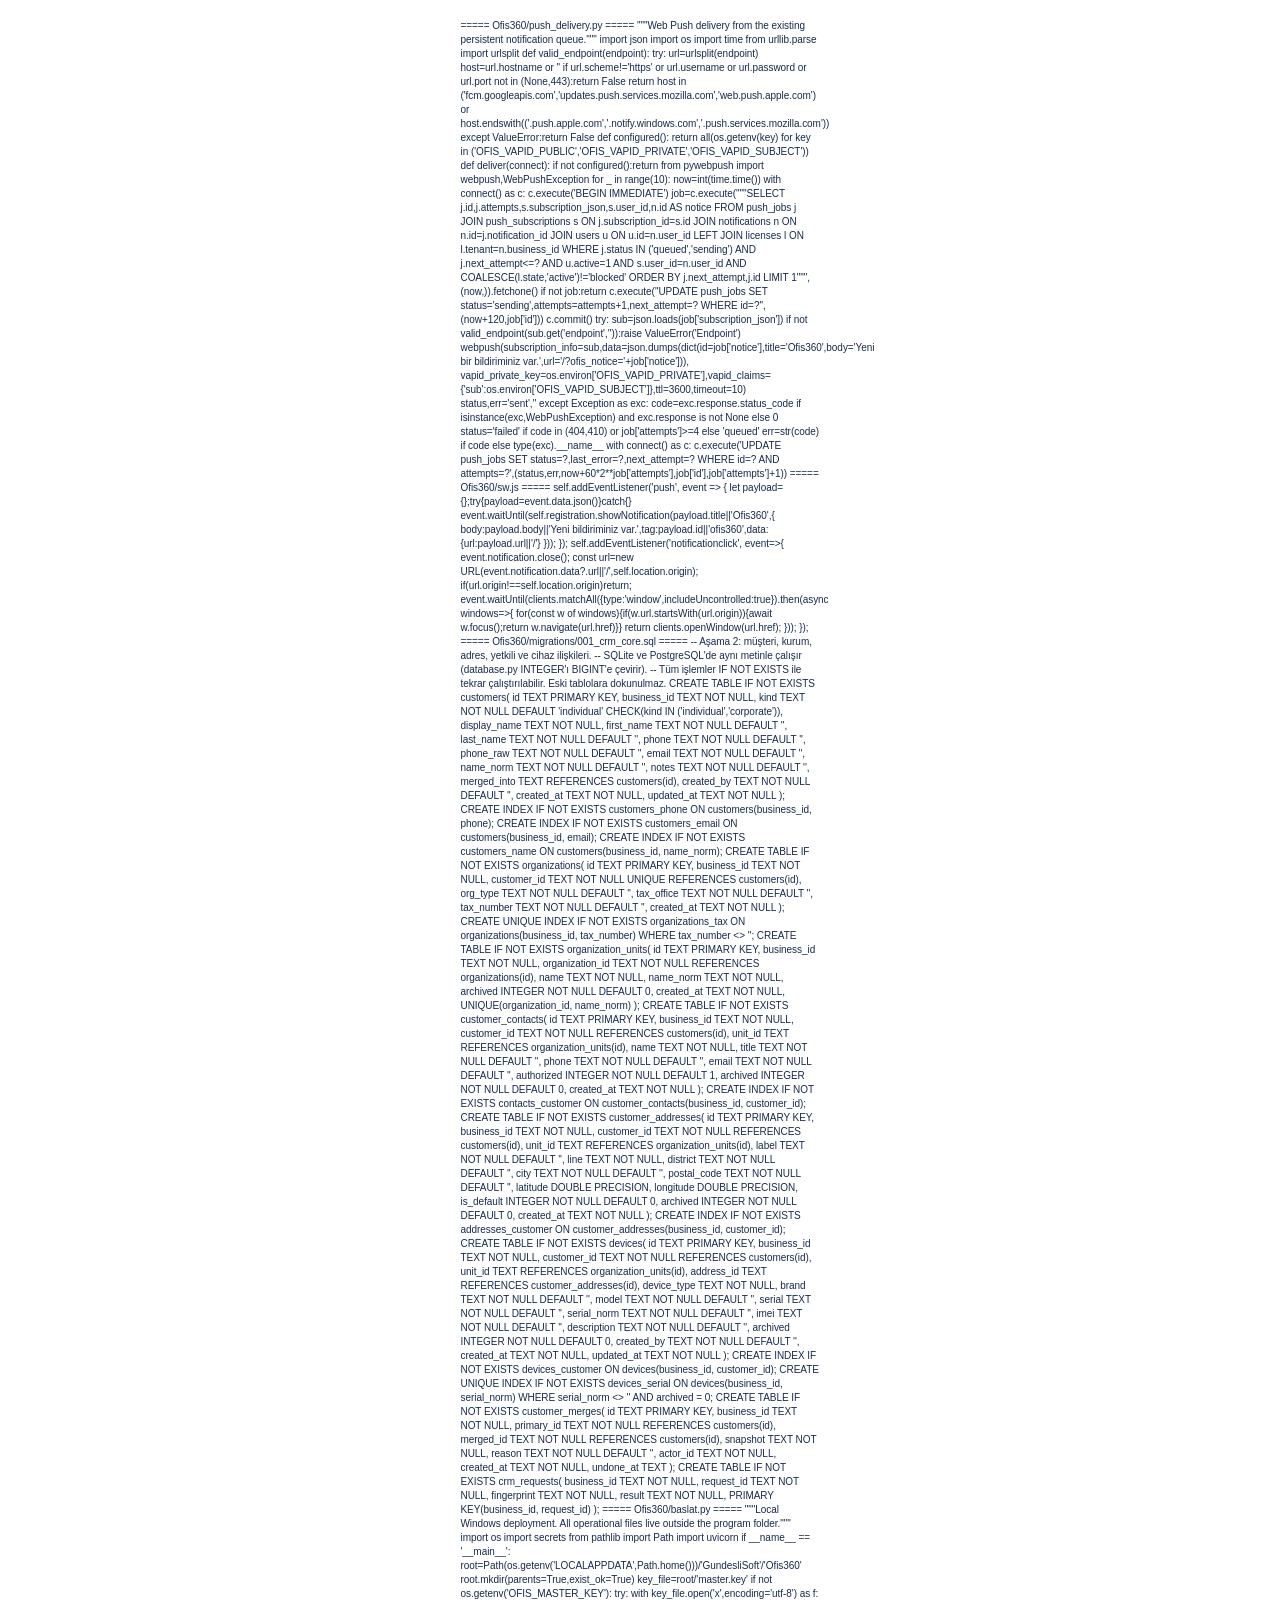
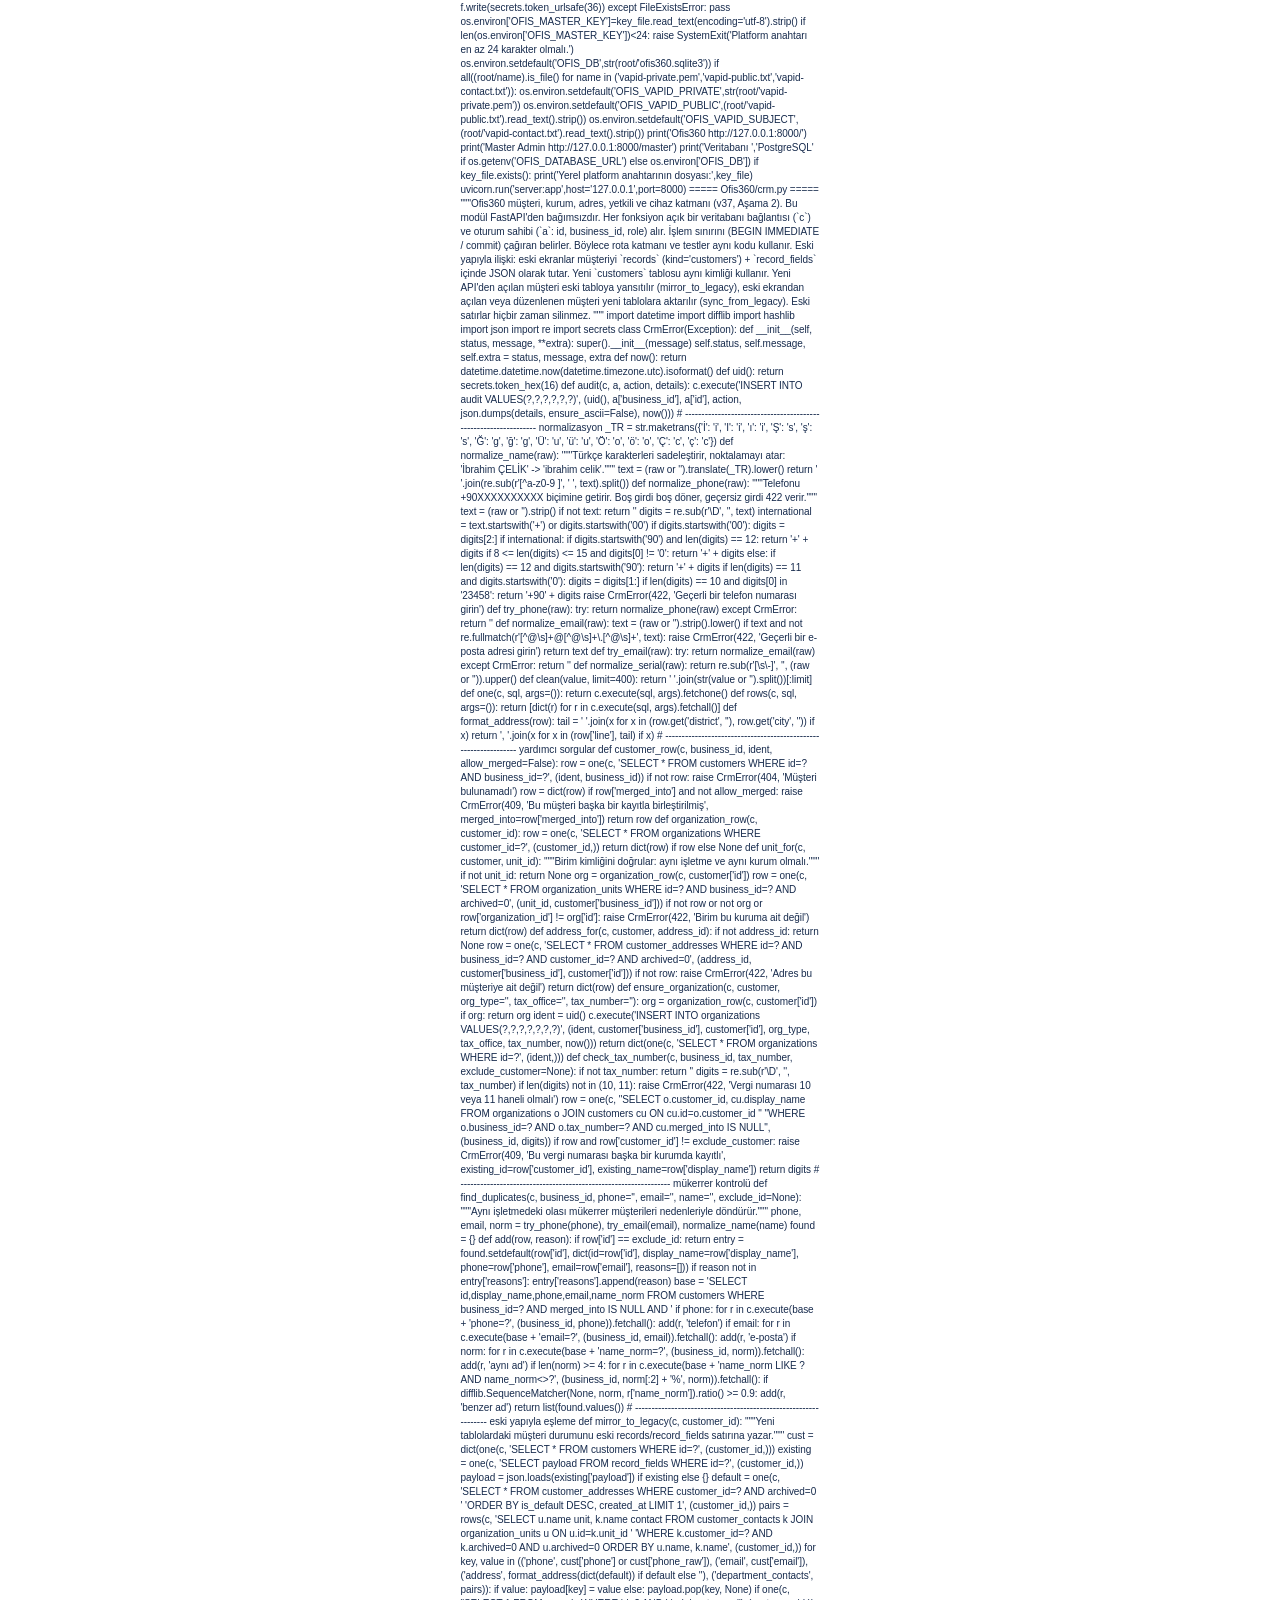
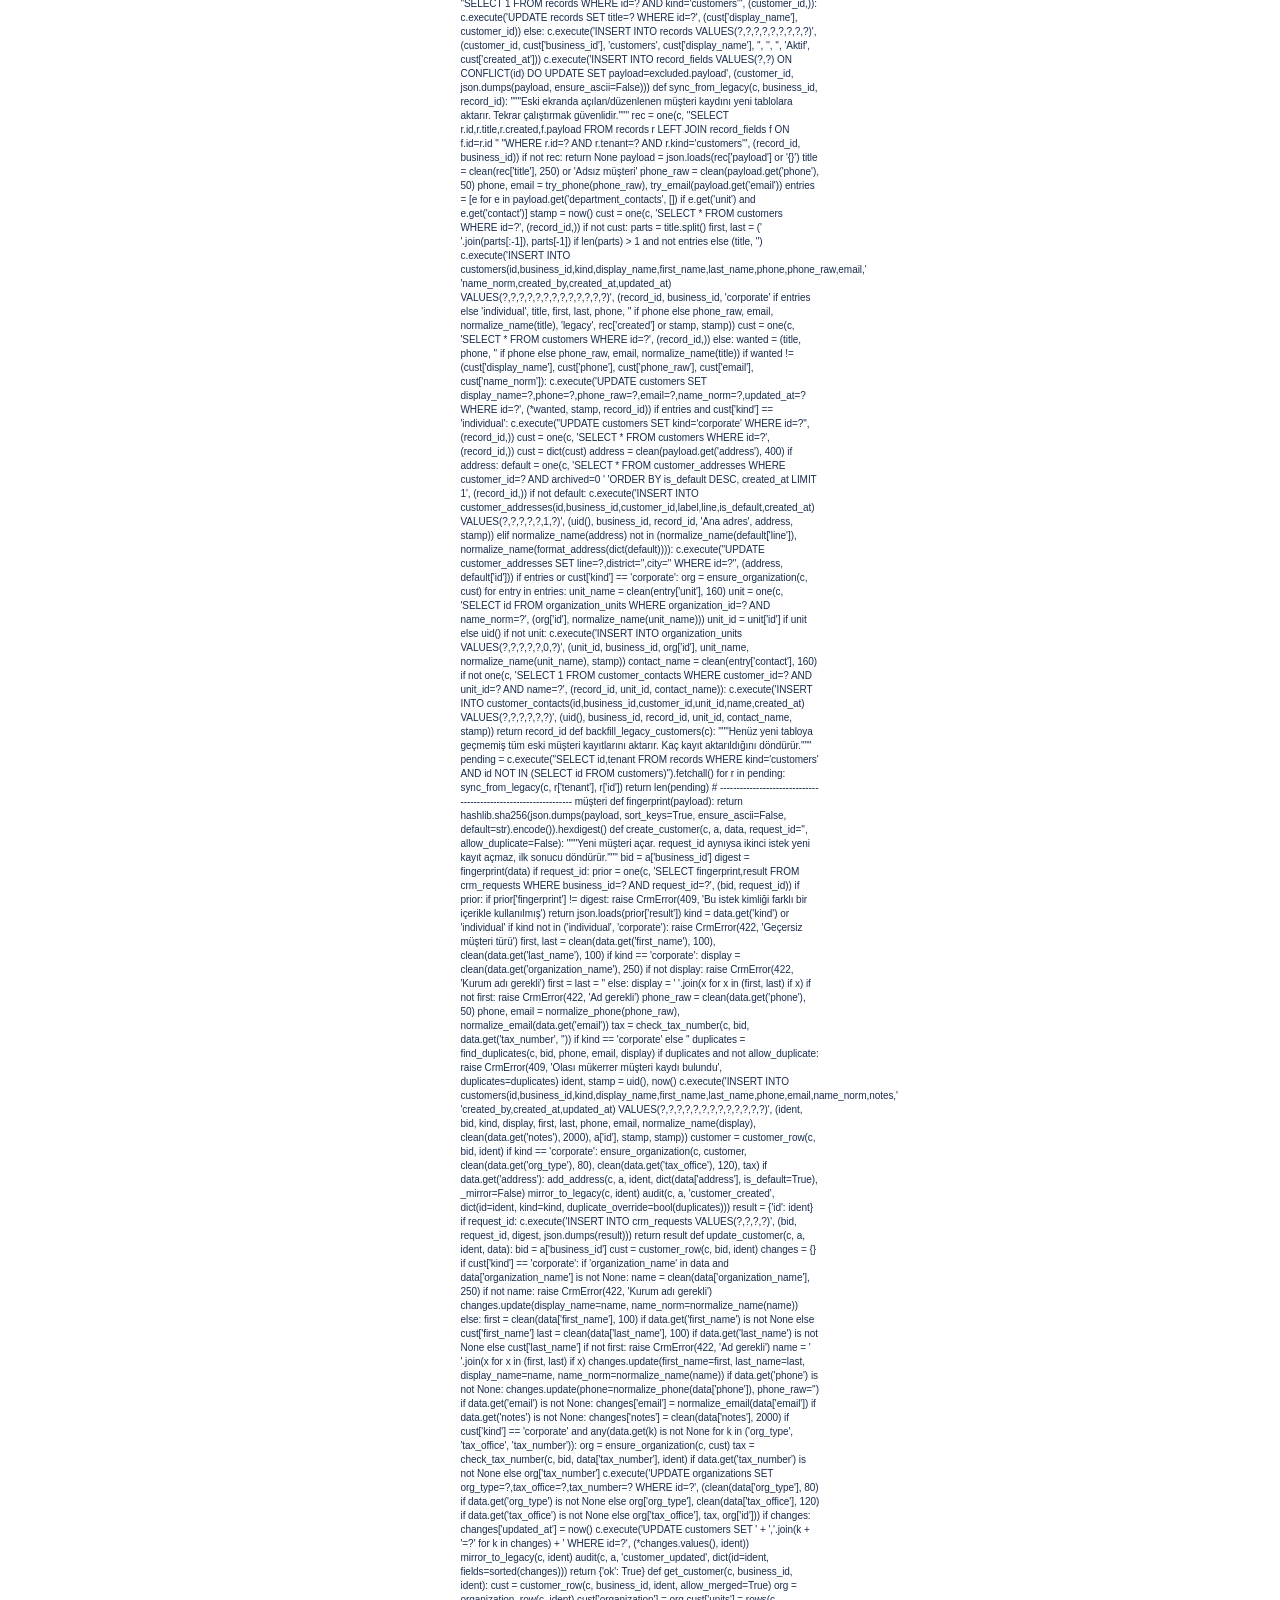
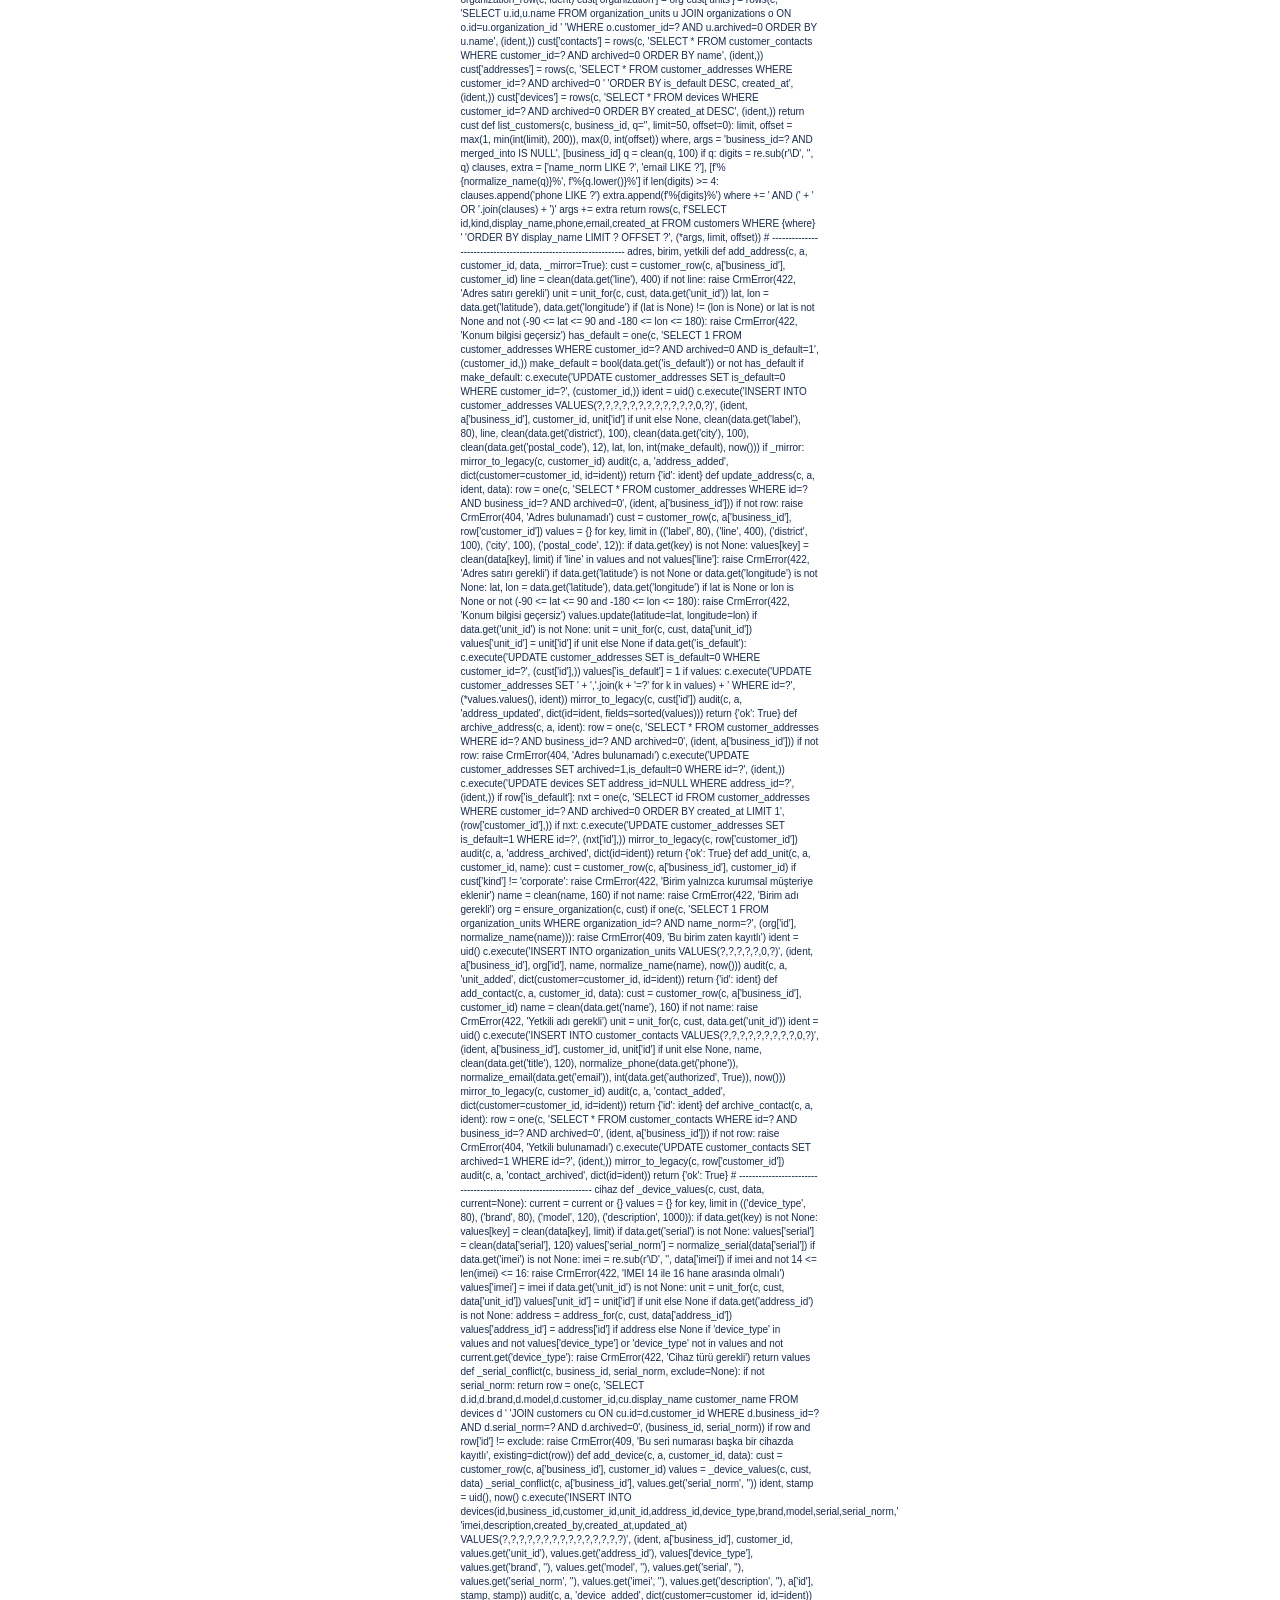
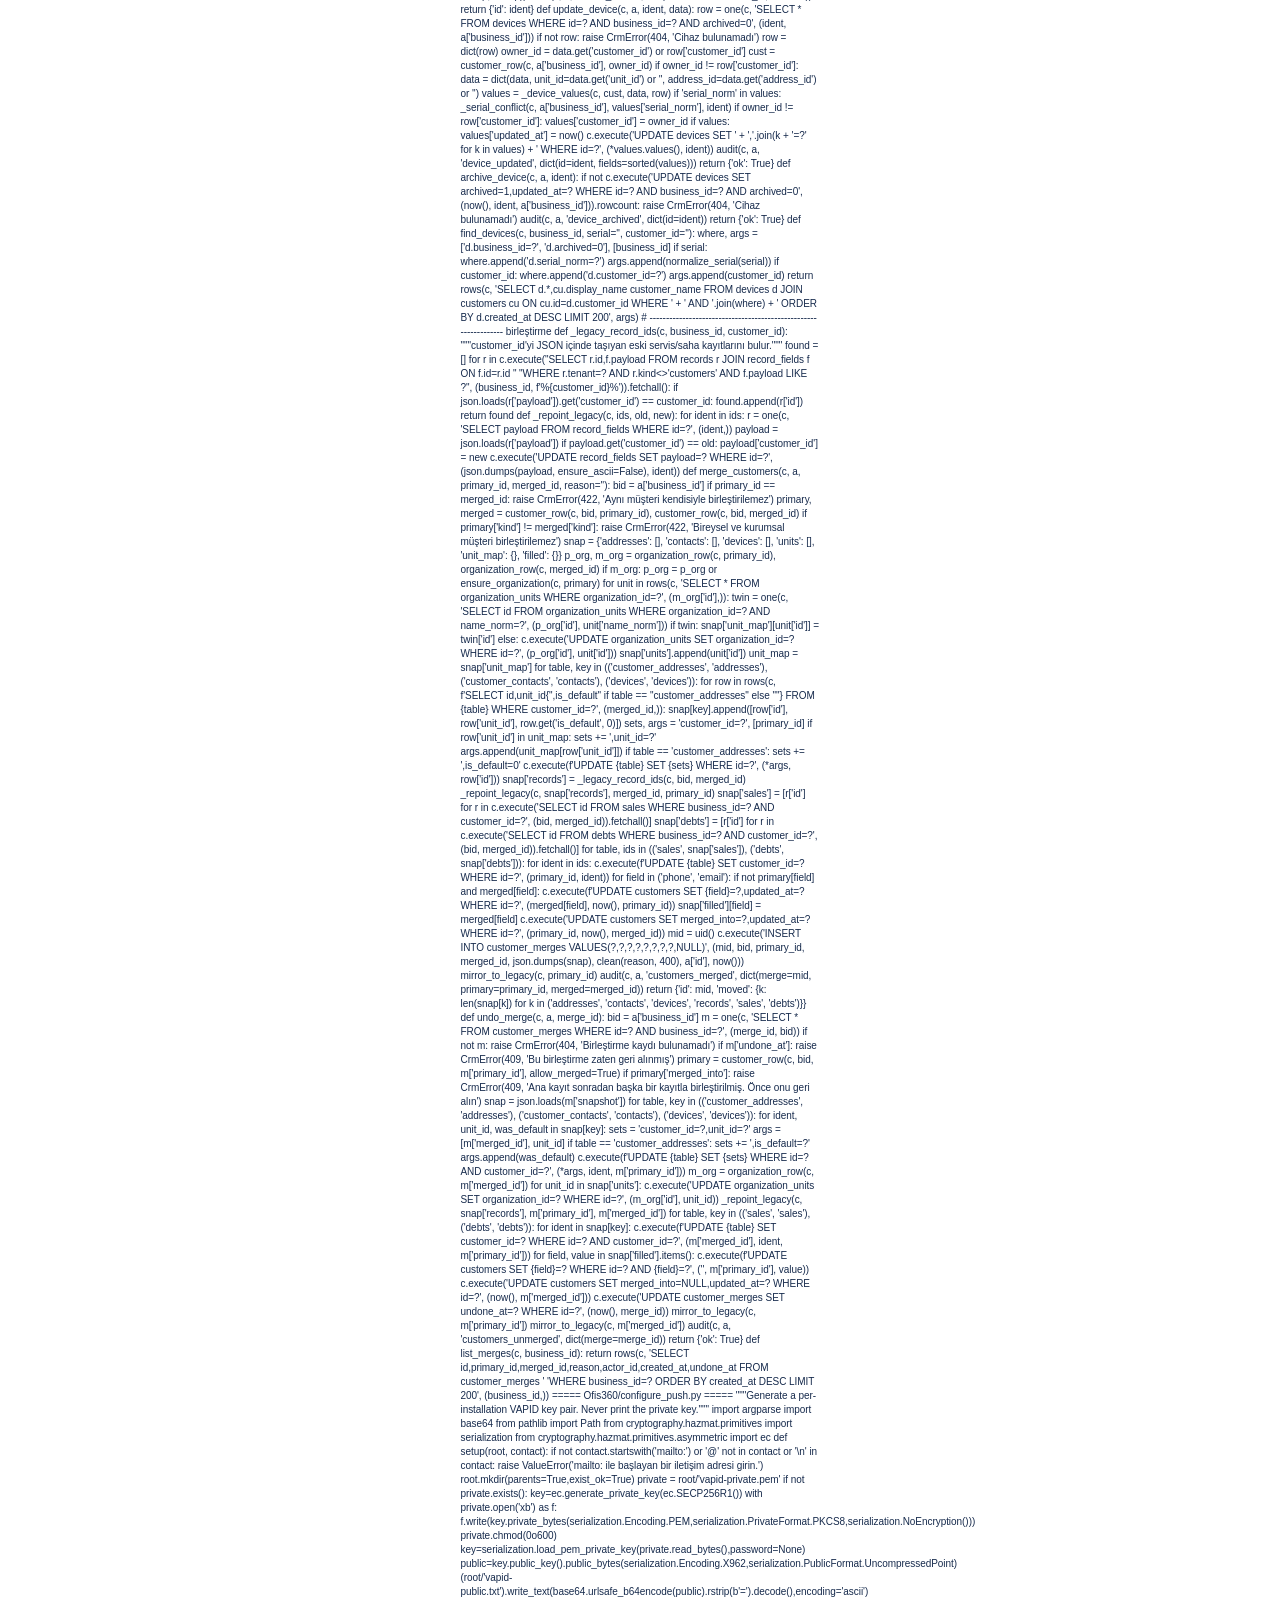
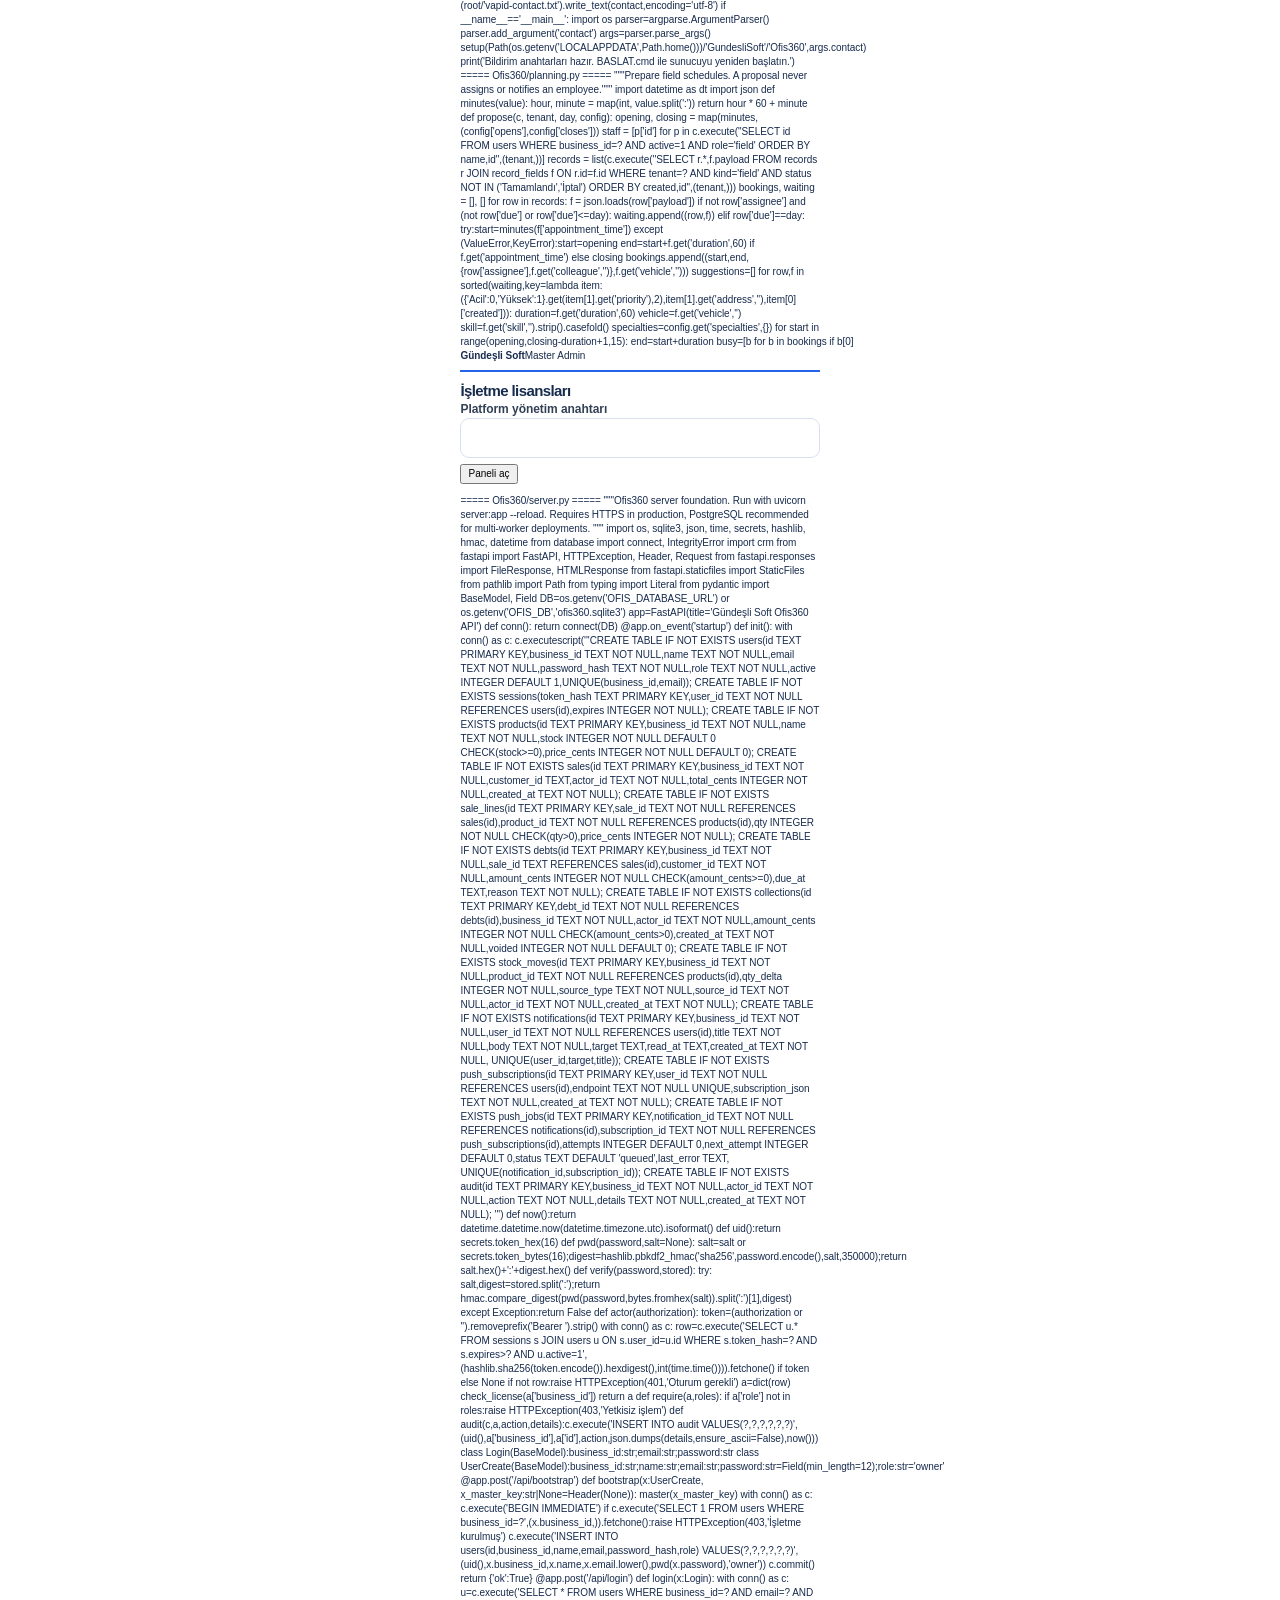
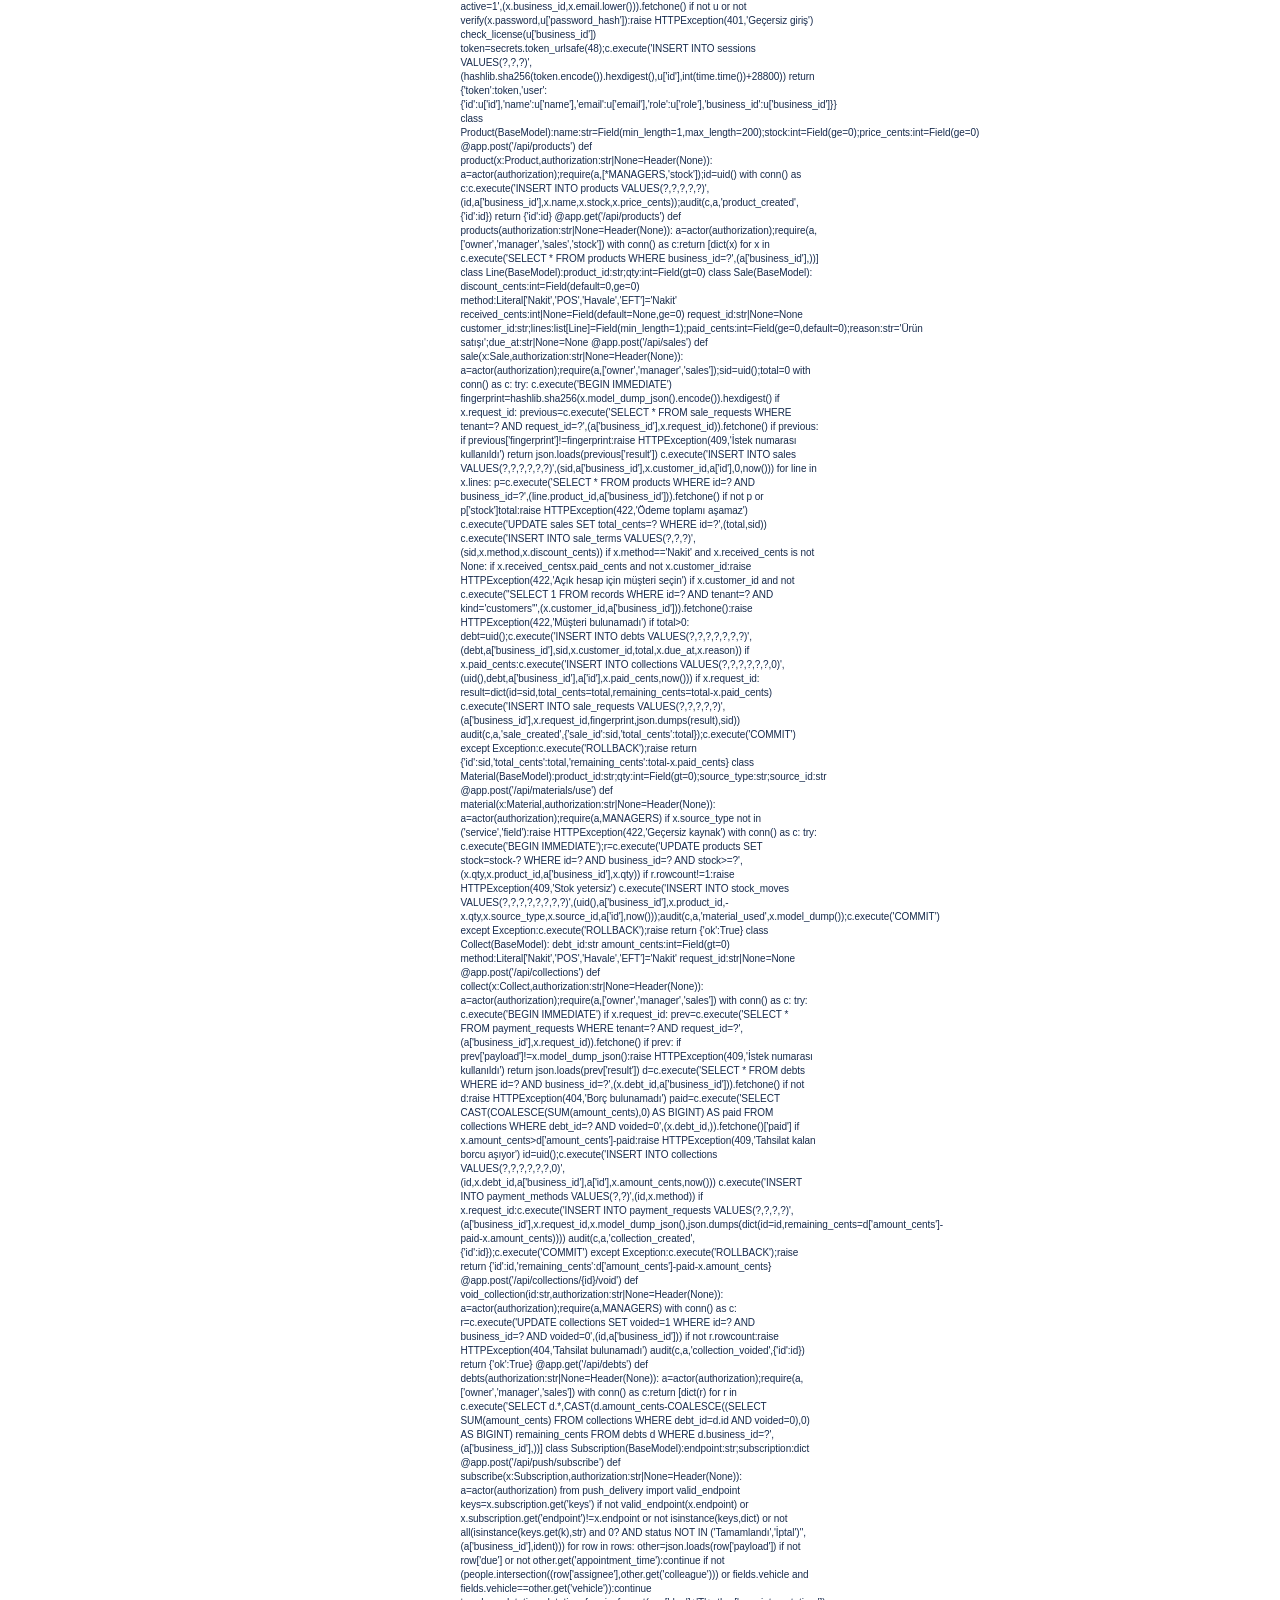
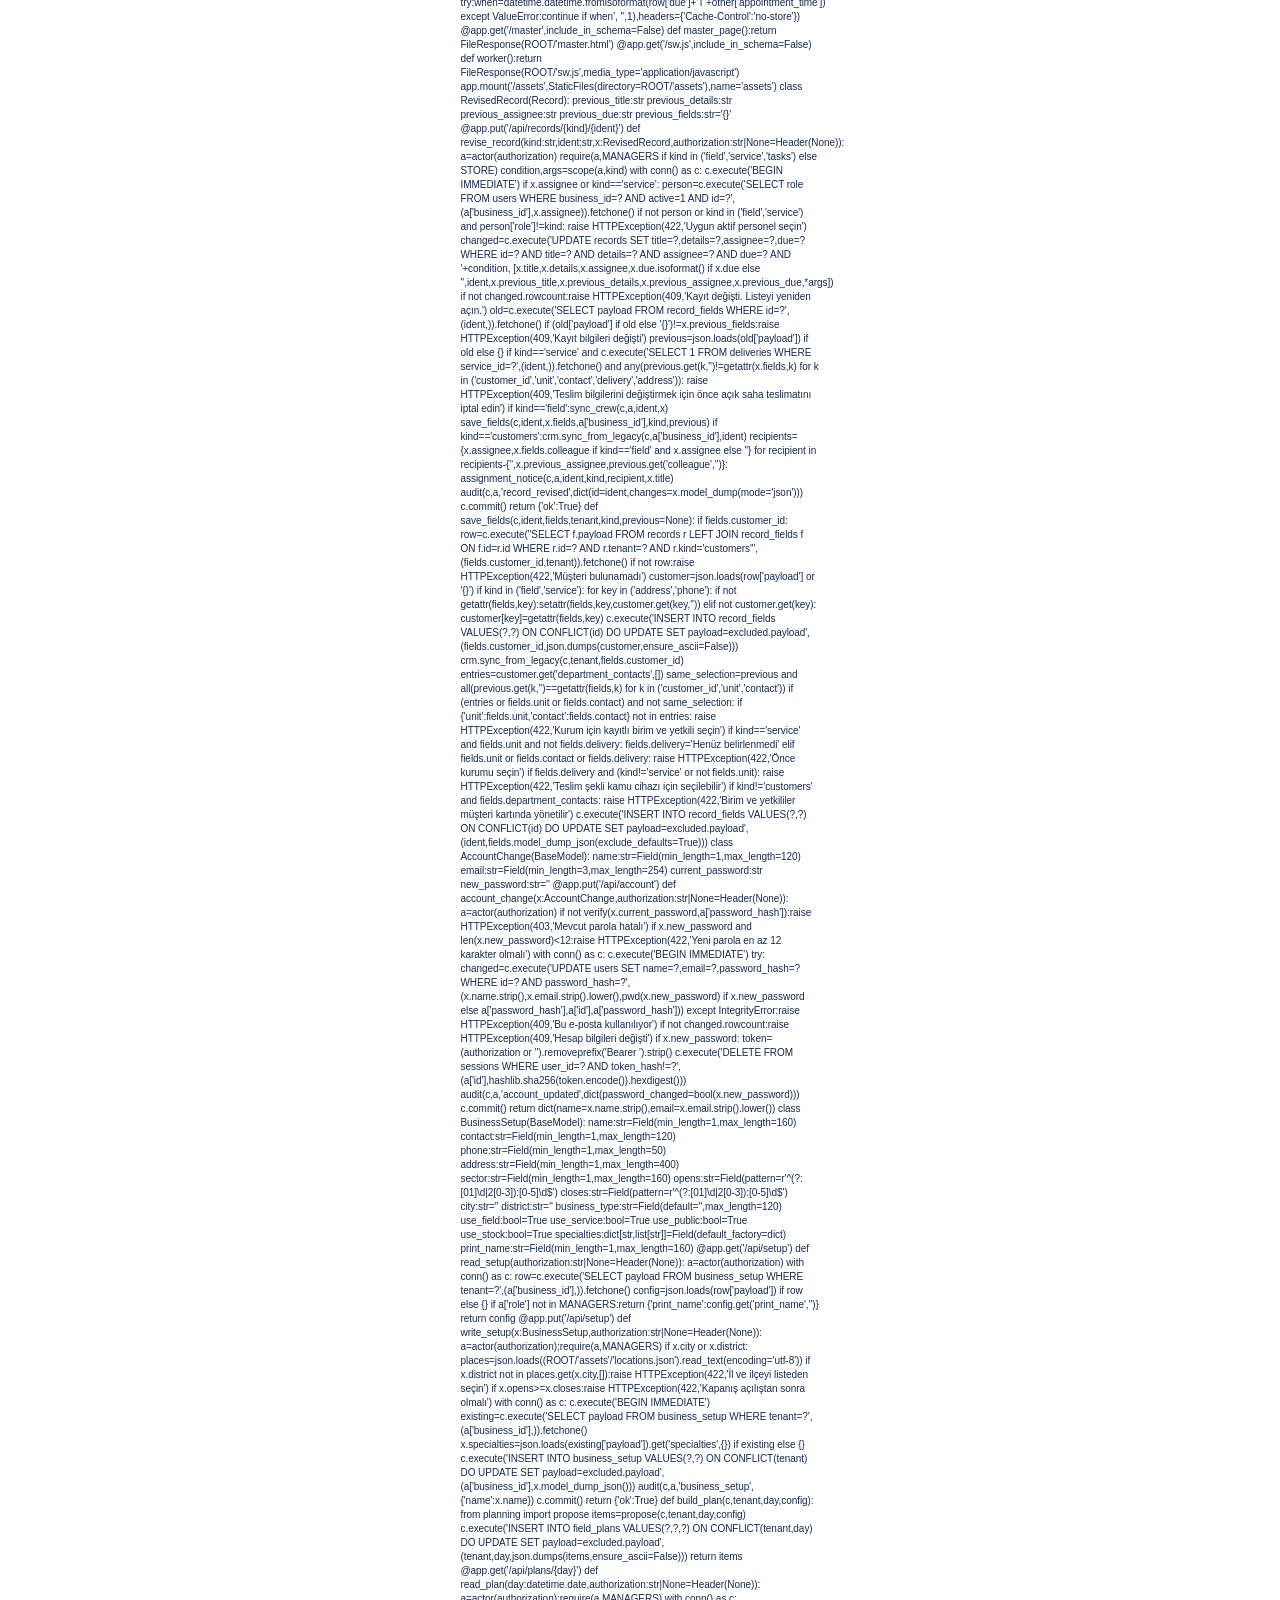
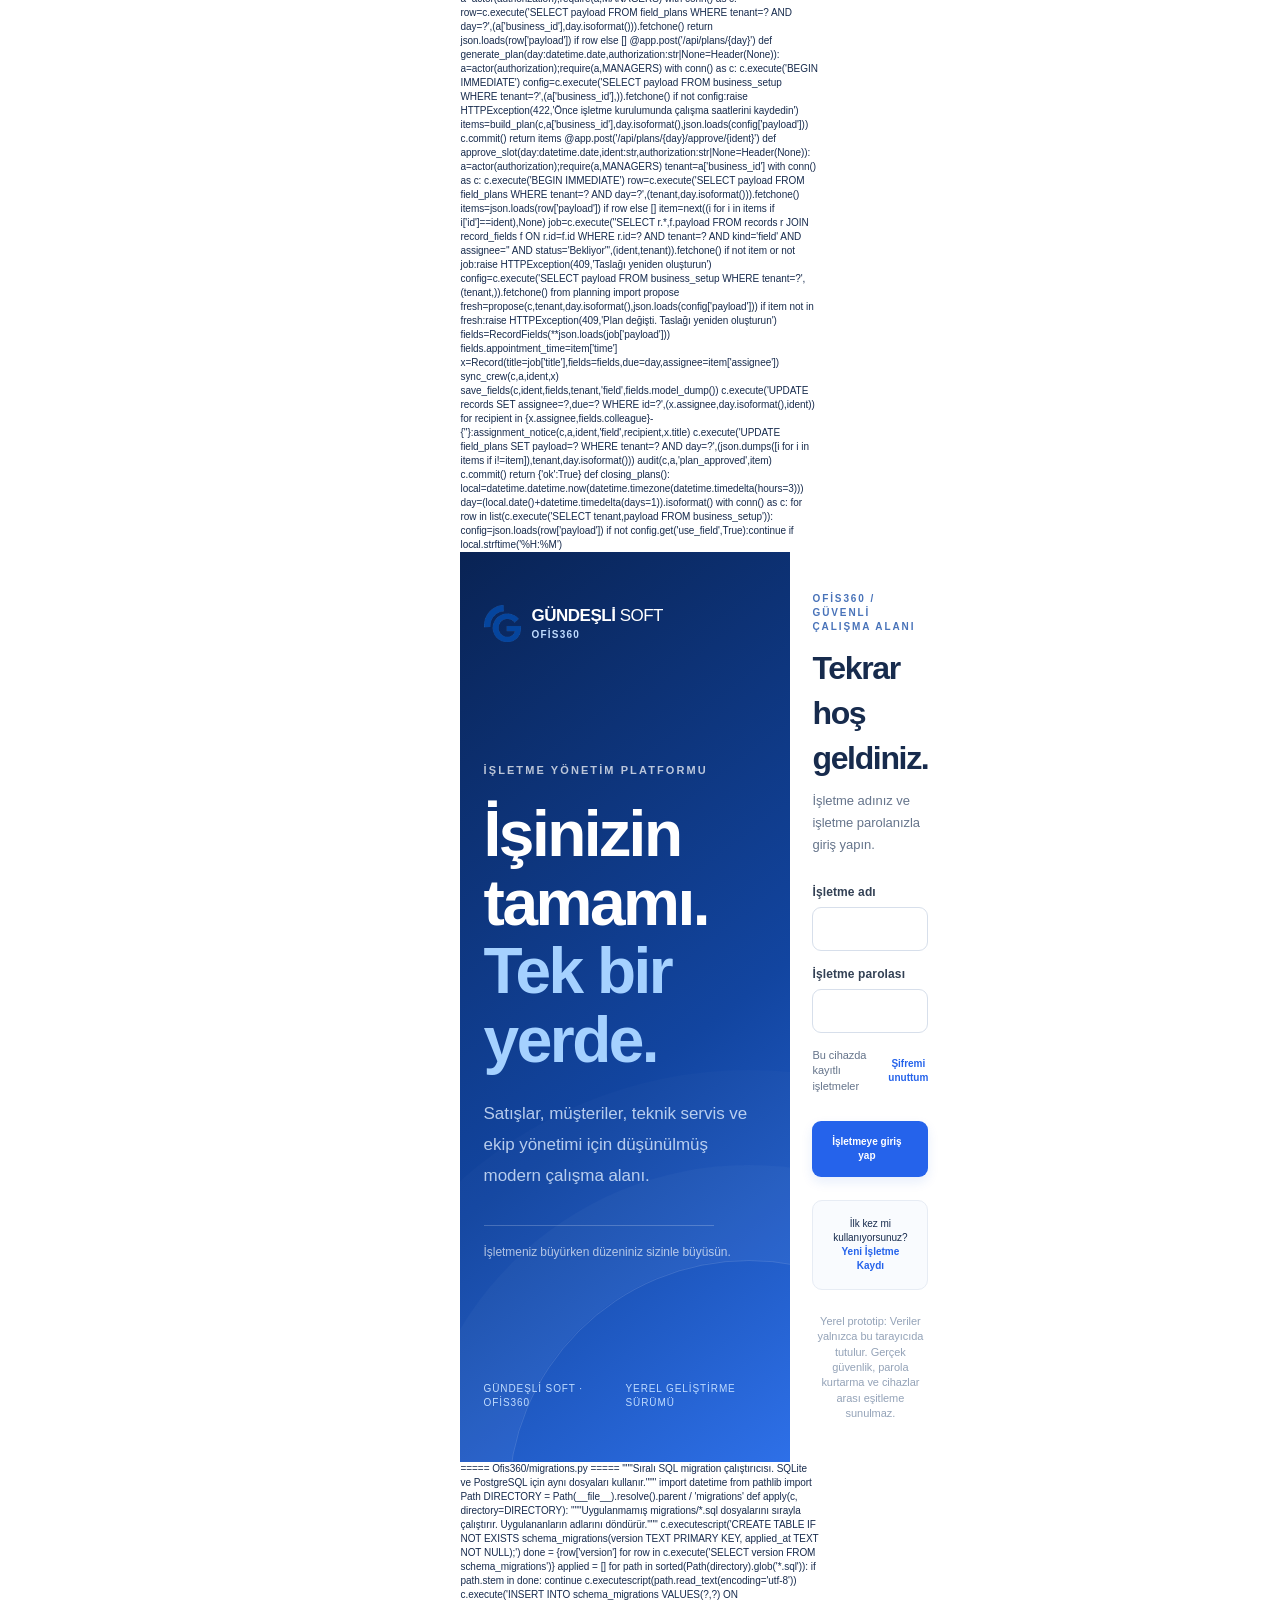
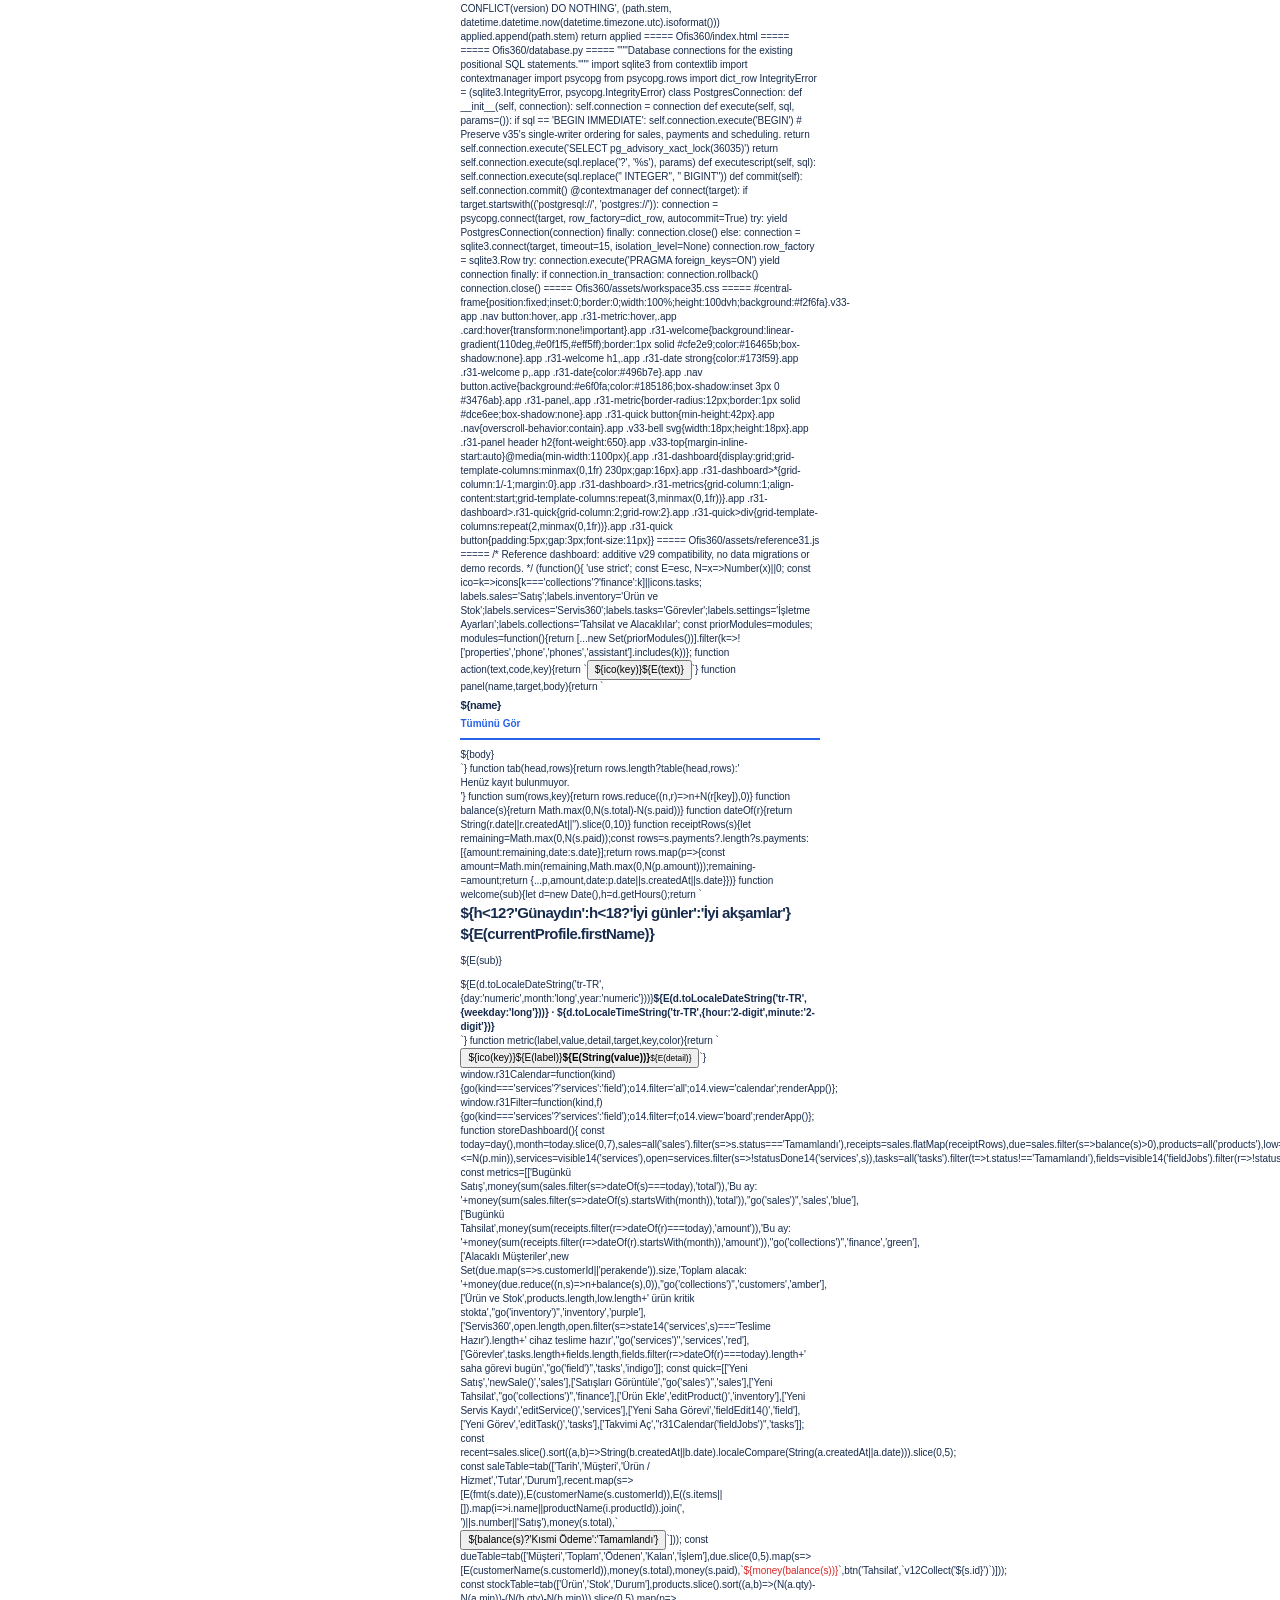
==== commit 51daaa37: "Update index.html" ====
--- a/index.html
+++ b/index.html
@@ -1,3 +1,1875 @@
+
+===== Ofis360/push_delivery.py =====
+"""Web Push delivery from the existing persistent notification queue."""
+import json
+import os
+import time
+from urllib.parse import urlsplit
+
+def valid_endpoint(endpoint):
+    try:
+        url=urlsplit(endpoint)
+        host=url.hostname or ''
+        if url.scheme!='https' or url.username or url.password or url.port not in (None,443):return False
+        return host in ('fcm.googleapis.com','updates.push.services.mozilla.com','web.push.apple.com') or host.endswith(('.push.apple.com','.notify.windows.com','.push.services.mozilla.com'))
+    except ValueError:return False
+
+def configured():
+    return all(os.getenv(key) for key in ('OFIS_VAPID_PUBLIC','OFIS_VAPID_PRIVATE','OFIS_VAPID_SUBJECT'))
+
+def deliver(connect):
+    if not configured():return
+    from pywebpush import webpush,WebPushException
+    for _ in range(10):
+        now=int(time.time())
+        with connect() as c:
+            c.execute('BEGIN IMMEDIATE')
+            job=c.execute("""SELECT j.id,j.attempts,s.subscription_json,s.user_id,n.id AS notice
+                FROM push_jobs j JOIN push_subscriptions s ON j.subscription_id=s.id
+                JOIN notifications n ON n.id=j.notification_id JOIN users u ON u.id=n.user_id
+                LEFT JOIN licenses l ON l.tenant=n.business_id
+                WHERE j.status IN ('queued','sending') AND j.next_attempt<=? AND u.active=1
+                AND s.user_id=n.user_id AND COALESCE(l.state,'active')!='blocked' ORDER BY j.next_attempt,j.id LIMIT 1""",(now,)).fetchone()
+            if not job:return
+            c.execute("UPDATE push_jobs SET status='sending',attempts=attempts+1,next_attempt=? WHERE id=?",(now+120,job['id']))
+            c.commit()
+        try:
+            sub=json.loads(job['subscription_json'])
+            if not valid_endpoint(sub.get('endpoint','')):raise ValueError('Endpoint')
+            webpush(subscription_info=sub,data=json.dumps(dict(id=job['notice'],title='Ofis360',body='Yeni bir bildiriminiz var.',url='/?ofis_notice='+job['notice'])),
+                    vapid_private_key=os.environ['OFIS_VAPID_PRIVATE'],vapid_claims={'sub':os.environ['OFIS_VAPID_SUBJECT']},ttl=3600,timeout=10)
+            status,err='sent',''
+        except Exception as exc:
+            code=exc.response.status_code if isinstance(exc,WebPushException) and exc.response is not None else 0
+            status='failed' if code in (404,410) or job['attempts']>=4 else 'queued'
+            err=str(code) if code else type(exc).__name__
+        with connect() as c:
+            c.execute('UPDATE push_jobs SET status=?,last_error=?,next_attempt=? WHERE id=? AND attempts=?',(status,err,now+60*2**job['attempts'],job['id'],job['attempts']+1))
+
+
+===== Ofis360/sw.js =====
+self.addEventListener('push', event => {
+ let payload={};try{payload=event.data.json()}catch{}
+ event.waitUntil(self.registration.showNotification(payload.title||'Ofis360',{
+  body:payload.body||'Yeni bildiriminiz var.',tag:payload.id||'ofis360',data:{url:payload.url||'/'}
+ }));
+});
+self.addEventListener('notificationclick', event=>{
+ event.notification.close();
+ const url=new URL(event.notification.data?.url||'/',self.location.origin);
+ if(url.origin!==self.location.origin)return;
+ event.waitUntil(clients.matchAll({type:'window',includeUncontrolled:true}).then(async windows=>{
+  for(const w of windows){if(w.url.startsWith(url.origin)){await w.focus();return w.navigate(url.href)}}
+  return clients.openWindow(url.href);
+ }));
+});
+
+
+===== Ofis360/migrations/001_crm_core.sql =====
+-- Aşama 2: müşteri, kurum, adres, yetkili ve cihaz ilişkileri.
+-- SQLite ve PostgreSQL'de aynı metinle çalışır (database.py INTEGER'ı BIGINT'e çevirir).
+-- Tüm işlemler IF NOT EXISTS ile tekrar çalıştırılabilir. Eski tablolara dokunulmaz.
+
+CREATE TABLE IF NOT EXISTS customers(
+ id TEXT PRIMARY KEY,
+ business_id TEXT NOT NULL,
+ kind TEXT NOT NULL DEFAULT 'individual' CHECK(kind IN ('individual','corporate')),
+ display_name TEXT NOT NULL,
+ first_name TEXT NOT NULL DEFAULT '',
+ last_name TEXT NOT NULL DEFAULT '',
+ phone TEXT NOT NULL DEFAULT '',
+ phone_raw TEXT NOT NULL DEFAULT '',
+ email TEXT NOT NULL DEFAULT '',
+ name_norm TEXT NOT NULL DEFAULT '',
+ notes TEXT NOT NULL DEFAULT '',
+ merged_into TEXT REFERENCES customers(id),
+ created_by TEXT NOT NULL DEFAULT '',
+ created_at TEXT NOT NULL,
+ updated_at TEXT NOT NULL
+);
+CREATE INDEX IF NOT EXISTS customers_phone ON customers(business_id, phone);
+CREATE INDEX IF NOT EXISTS customers_email ON customers(business_id, email);
+CREATE INDEX IF NOT EXISTS customers_name ON customers(business_id, name_norm);
+
+CREATE TABLE IF NOT EXISTS organizations(
+ id TEXT PRIMARY KEY,
+ business_id TEXT NOT NULL,
+ customer_id TEXT NOT NULL UNIQUE REFERENCES customers(id),
+ org_type TEXT NOT NULL DEFAULT '',
+ tax_office TEXT NOT NULL DEFAULT '',
+ tax_number TEXT NOT NULL DEFAULT '',
+ created_at TEXT NOT NULL
+);
+CREATE UNIQUE INDEX IF NOT EXISTS organizations_tax ON organizations(business_id, tax_number) WHERE tax_number <> '';
+
+CREATE TABLE IF NOT EXISTS organization_units(
+ id TEXT PRIMARY KEY,
+ business_id TEXT NOT NULL,
+ organization_id TEXT NOT NULL REFERENCES organizations(id),
+ name TEXT NOT NULL,
+ name_norm TEXT NOT NULL,
+ archived INTEGER NOT NULL DEFAULT 0,
+ created_at TEXT NOT NULL,
+ UNIQUE(organization_id, name_norm)
+);
+
+CREATE TABLE IF NOT EXISTS customer_contacts(
+ id TEXT PRIMARY KEY,
+ business_id TEXT NOT NULL,
+ customer_id TEXT NOT NULL REFERENCES customers(id),
+ unit_id TEXT REFERENCES organization_units(id),
+ name TEXT NOT NULL,
+ title TEXT NOT NULL DEFAULT '',
+ phone TEXT NOT NULL DEFAULT '',
+ email TEXT NOT NULL DEFAULT '',
+ authorized INTEGER NOT NULL DEFAULT 1,
+ archived INTEGER NOT NULL DEFAULT 0,
+ created_at TEXT NOT NULL
+);
+CREATE INDEX IF NOT EXISTS contacts_customer ON customer_contacts(business_id, customer_id);
+
+CREATE TABLE IF NOT EXISTS customer_addresses(
+ id TEXT PRIMARY KEY,
+ business_id TEXT NOT NULL,
+ customer_id TEXT NOT NULL REFERENCES customers(id),
+ unit_id TEXT REFERENCES organization_units(id),
+ label TEXT NOT NULL DEFAULT '',
+ line TEXT NOT NULL,
+ district TEXT NOT NULL DEFAULT '',
+ city TEXT NOT NULL DEFAULT '',
+ postal_code TEXT NOT NULL DEFAULT '',
+ latitude DOUBLE PRECISION,
+ longitude DOUBLE PRECISION,
+ is_default INTEGER NOT NULL DEFAULT 0,
+ archived INTEGER NOT NULL DEFAULT 0,
+ created_at TEXT NOT NULL
+);
+CREATE INDEX IF NOT EXISTS addresses_customer ON customer_addresses(business_id, customer_id);
+
+CREATE TABLE IF NOT EXISTS devices(
+ id TEXT PRIMARY KEY,
+ business_id TEXT NOT NULL,
+ customer_id TEXT NOT NULL REFERENCES customers(id),
+ unit_id TEXT REFERENCES organization_units(id),
+ address_id TEXT REFERENCES customer_addresses(id),
+ device_type TEXT NOT NULL,
+ brand TEXT NOT NULL DEFAULT '',
+ model TEXT NOT NULL DEFAULT '',
+ serial TEXT NOT NULL DEFAULT '',
+ serial_norm TEXT NOT NULL DEFAULT '',
+ imei TEXT NOT NULL DEFAULT '',
+ description TEXT NOT NULL DEFAULT '',
+ archived INTEGER NOT NULL DEFAULT 0,
+ created_by TEXT NOT NULL DEFAULT '',
+ created_at TEXT NOT NULL,
+ updated_at TEXT NOT NULL
+);
+CREATE INDEX IF NOT EXISTS devices_customer ON devices(business_id, customer_id);
+CREATE UNIQUE INDEX IF NOT EXISTS devices_serial ON devices(business_id, serial_norm) WHERE serial_norm <> '' AND archived = 0;
+
+CREATE TABLE IF NOT EXISTS customer_merges(
+ id TEXT PRIMARY KEY,
+ business_id TEXT NOT NULL,
+ primary_id TEXT NOT NULL REFERENCES customers(id),
+ merged_id TEXT NOT NULL REFERENCES customers(id),
+ snapshot TEXT NOT NULL,
+ reason TEXT NOT NULL DEFAULT '',
+ actor_id TEXT NOT NULL,
+ created_at TEXT NOT NULL,
+ undone_at TEXT
+);
+
+CREATE TABLE IF NOT EXISTS crm_requests(
+ business_id TEXT NOT NULL,
+ request_id TEXT NOT NULL,
+ fingerprint TEXT NOT NULL,
+ result TEXT NOT NULL,
+ PRIMARY KEY(business_id, request_id)
+);
+
+
+===== Ofis360/baslat.py =====
+"""Local Windows deployment. All operational files live outside the program folder."""
+import os
+import secrets
+from pathlib import Path
+
+import uvicorn
+
+if __name__ == '__main__':
+    root=Path(os.getenv('LOCALAPPDATA',Path.home()))/'GundesliSoft'/'Ofis360'
+    root.mkdir(parents=True,exist_ok=True)
+    key_file=root/'master.key'
+    if not os.getenv('OFIS_MASTER_KEY'):
+        try:
+            with key_file.open('x',encoding='utf-8') as f:
+                f.write(secrets.token_urlsafe(36))
+        except FileExistsError:
+            pass
+        os.environ['OFIS_MASTER_KEY']=key_file.read_text(encoding='utf-8').strip()
+    if len(os.environ['OFIS_MASTER_KEY'])<24:
+        raise SystemExit('Platform anahtarı en az 24 karakter olmalı.')
+    os.environ.setdefault('OFIS_DB',str(root/'ofis360.sqlite3'))
+    if all((root/name).is_file() for name in ('vapid-private.pem','vapid-public.txt','vapid-contact.txt')):
+        os.environ.setdefault('OFIS_VAPID_PRIVATE',str(root/'vapid-private.pem'))
+        os.environ.setdefault('OFIS_VAPID_PUBLIC',(root/'vapid-public.txt').read_text().strip())
+        os.environ.setdefault('OFIS_VAPID_SUBJECT',(root/'vapid-contact.txt').read_text().strip())
+    print('Ofis360       http://127.0.0.1:8000/')
+    print('Master Admin  http://127.0.0.1:8000/master')
+    print('Veritabanı   ','PostgreSQL' if os.getenv('OFIS_DATABASE_URL') else os.environ['OFIS_DB'])
+    if key_file.exists():
+        print('Yerel platform anahtarının dosyası:',key_file)
+    uvicorn.run('server:app',host='127.0.0.1',port=8000)
+
+
+===== Ofis360/crm.py =====
+"""Ofis360 müşteri, kurum, adres, yetkili ve cihaz katmanı (v37, Aşama 2).
+
+Bu modül FastAPI'den bağımsızdır. Her fonksiyon açık bir veritabanı bağlantısı (`c`) ve
+oturum sahibi (`a`: id, business_id, role) alır. İşlem sınırını (BEGIN IMMEDIATE / commit)
+çağıran belirler. Böylece rota katmanı ve testler aynı kodu kullanır.
+
+Eski yapıyla ilişki: eski ekranlar müşteriyi `records` (kind='customers') + `record_fields`
+içinde JSON olarak tutar. Yeni `customers` tablosu aynı kimliği kullanır. Yeni API'den açılan
+müşteri eski tabloya yansıtılır (mirror_to_legacy), eski ekrandan açılan veya düzenlenen müşteri
+yeni tablolara aktarılır (sync_from_legacy). Eski satırlar hiçbir zaman silinmez.
+"""
+import datetime
+import difflib
+import hashlib
+import json
+import re
+import secrets
+
+
+class CrmError(Exception):
+    def __init__(self, status, message, **extra):
+        super().__init__(message)
+        self.status, self.message, self.extra = status, message, extra
+
+
+def now():
+    return datetime.datetime.now(datetime.timezone.utc).isoformat()
+
+
+def uid():
+    return secrets.token_hex(16)
+
+
+def audit(c, a, action, details):
+    c.execute('INSERT INTO audit VALUES(?,?,?,?,?,?)',
+              (uid(), a['business_id'], a['id'], action, json.dumps(details, ensure_ascii=False), now()))
+
+
+# ---------------------------------------------------------------- normalizasyon
+
+_TR = str.maketrans({'İ': 'i', 'I': 'i', 'ı': 'i', 'Ş': 's', 'ş': 's', 'Ğ': 'g', 'ğ': 'g',
+                     'Ü': 'u', 'ü': 'u', 'Ö': 'o', 'ö': 'o', 'Ç': 'c', 'ç': 'c'})
+
+
+def normalize_name(raw):
+    """Türkçe karakterleri sadeleştirir, noktalamayı atar: 'İbrahim ÇELİK' -> 'ibrahim celik'."""
+    text = (raw or '').translate(_TR).lower()
+    return ' '.join(re.sub(r'[^a-z0-9 ]', ' ', text).split())
+
+
+def normalize_phone(raw):
+    """Telefonu +90XXXXXXXXXX biçimine getirir. Boş girdi boş döner, geçersiz girdi 422 verir."""
+    text = (raw or '').strip()
+    if not text:
+        return ''
+    digits = re.sub(r'\D', '', text)
+    international = text.startswith('+') or digits.startswith('00')
+    if digits.startswith('00'):
+        digits = digits[2:]
+    if international:
+        if digits.startswith('90') and len(digits) == 12:
+            return '+' + digits
+        if 8 <= len(digits) <= 15 and digits[0] != '0':
+            return '+' + digits
+    else:
+        if len(digits) == 12 and digits.startswith('90'):
+            return '+' + digits
+        if len(digits) == 11 and digits.startswith('0'):
+            digits = digits[1:]
+        if len(digits) == 10 and digits[0] in '23458':
+            return '+90' + digits
+    raise CrmError(422, 'Geçerli bir telefon numarası girin')
+
+
+def try_phone(raw):
+    try:
+        return normalize_phone(raw)
+    except CrmError:
+        return ''
+
+
+def normalize_email(raw):
+    text = (raw or '').strip().lower()
+    if text and not re.fullmatch(r'[^@\s]+@[^@\s]+\.[^@\s]+', text):
+        raise CrmError(422, 'Geçerli bir e-posta adresi girin')
+    return text
+
+
+def try_email(raw):
+    try:
+        return normalize_email(raw)
+    except CrmError:
+        return ''
+
+
+def normalize_serial(raw):
+    return re.sub(r'[\s\-]', '', (raw or '')).upper()
+
+
+def clean(value, limit=400):
+    return ' '.join(str(value or '').split())[:limit]
+
+
+def one(c, sql, args=()):
+    return c.execute(sql, args).fetchone()
+
+
+def rows(c, sql, args=()):
+    return [dict(r) for r in c.execute(sql, args).fetchall()]
+
+
+def format_address(row):
+    tail = ' '.join(x for x in (row.get('district', ''), row.get('city', '')) if x)
+    return ', '.join(x for x in (row['line'], tail) if x)
+
+
+# ---------------------------------------------------------------- yardımcı sorgular
+
+def customer_row(c, business_id, ident, allow_merged=False):
+    row = one(c, 'SELECT * FROM customers WHERE id=? AND business_id=?', (ident, business_id))
+    if not row:
+        raise CrmError(404, 'Müşteri bulunamadı')
+    row = dict(row)
+    if row['merged_into'] and not allow_merged:
+        raise CrmError(409, 'Bu müşteri başka bir kayıtla birleştirilmiş', merged_into=row['merged_into'])
+    return row
+
+
+def organization_row(c, customer_id):
+    row = one(c, 'SELECT * FROM organizations WHERE customer_id=?', (customer_id,))
+    return dict(row) if row else None
+
+
+def unit_for(c, customer, unit_id):
+    """Birim kimliğini doğrular: aynı işletme ve aynı kurum olmalı."""
+    if not unit_id:
+        return None
+    org = organization_row(c, customer['id'])
+    row = one(c, 'SELECT * FROM organization_units WHERE id=? AND business_id=? AND archived=0',
+              (unit_id, customer['business_id']))
+    if not row or not org or row['organization_id'] != org['id']:
+        raise CrmError(422, 'Birim bu kuruma ait değil')
+    return dict(row)
+
+
+def address_for(c, customer, address_id):
+    if not address_id:
+        return None
+    row = one(c, 'SELECT * FROM customer_addresses WHERE id=? AND business_id=? AND customer_id=? AND archived=0',
+              (address_id, customer['business_id'], customer['id']))
+    if not row:
+        raise CrmError(422, 'Adres bu müşteriye ait değil')
+    return dict(row)
+
+
+def ensure_organization(c, customer, org_type='', tax_office='', tax_number=''):
+    org = organization_row(c, customer['id'])
+    if org:
+        return org
+    ident = uid()
+    c.execute('INSERT INTO organizations VALUES(?,?,?,?,?,?,?)',
+              (ident, customer['business_id'], customer['id'], org_type, tax_office, tax_number, now()))
+    return dict(one(c, 'SELECT * FROM organizations WHERE id=?', (ident,)))
+
+
+def check_tax_number(c, business_id, tax_number, exclude_customer=None):
+    if not tax_number:
+        return ''
+    digits = re.sub(r'\D', '', tax_number)
+    if len(digits) not in (10, 11):
+        raise CrmError(422, 'Vergi numarası 10 veya 11 haneli olmalı')
+    row = one(c, "SELECT o.customer_id, cu.display_name FROM organizations o JOIN customers cu ON cu.id=o.customer_id "
+                 "WHERE o.business_id=? AND o.tax_number=? AND cu.merged_into IS NULL", (business_id, digits))
+    if row and row['customer_id'] != exclude_customer:
+        raise CrmError(409, 'Bu vergi numarası başka bir kurumda kayıtlı', existing_id=row['customer_id'],
+                       existing_name=row['display_name'])
+    return digits
+
+
+# ---------------------------------------------------------------- mükerrer kontrolü
+
+def find_duplicates(c, business_id, phone='', email='', name='', exclude_id=None):
+    """Aynı işletmedeki olası mükerrer müşterileri nedenleriyle döndürür."""
+    phone, email, norm = try_phone(phone), try_email(email), normalize_name(name)
+    found = {}
+
+    def add(row, reason):
+        if row['id'] == exclude_id:
+            return
+        entry = found.setdefault(row['id'], dict(id=row['id'], display_name=row['display_name'],
+                                                 phone=row['phone'], email=row['email'], reasons=[]))
+        if reason not in entry['reasons']:
+            entry['reasons'].append(reason)
+
+    base = 'SELECT id,display_name,phone,email,name_norm FROM customers WHERE business_id=? AND merged_into IS NULL AND '
+    if phone:
+        for r in c.execute(base + 'phone=?', (business_id, phone)).fetchall():
+            add(r, 'telefon')
+    if email:
+        for r in c.execute(base + 'email=?', (business_id, email)).fetchall():
+            add(r, 'e-posta')
+    if norm:
+        for r in c.execute(base + 'name_norm=?', (business_id, norm)).fetchall():
+            add(r, 'aynı ad')
+        if len(norm) >= 4:
+            for r in c.execute(base + 'name_norm LIKE ? AND name_norm<>?', (business_id, norm[:2] + '%', norm)).fetchall():
+                if difflib.SequenceMatcher(None, norm, r['name_norm']).ratio() >= 0.9:
+                    add(r, 'benzer ad')
+    return list(found.values())
+
+
+# ---------------------------------------------------------------- eski yapıyla eşleme
+
+def mirror_to_legacy(c, customer_id):
+    """Yeni tablolardaki müşteri durumunu eski records/record_fields satırına yazar."""
+    cust = dict(one(c, 'SELECT * FROM customers WHERE id=?', (customer_id,)))
+    existing = one(c, 'SELECT payload FROM record_fields WHERE id=?', (customer_id,))
+    payload = json.loads(existing['payload']) if existing else {}
+    default = one(c, 'SELECT * FROM customer_addresses WHERE customer_id=? AND archived=0 '
+                     'ORDER BY is_default DESC, created_at LIMIT 1', (customer_id,))
+    pairs = rows(c, 'SELECT u.name unit, k.name contact FROM customer_contacts k JOIN organization_units u ON u.id=k.unit_id '
+                    'WHERE k.customer_id=? AND k.archived=0 AND u.archived=0 ORDER BY u.name, k.name', (customer_id,))
+    for key, value in (('phone', cust['phone'] or cust['phone_raw']), ('email', cust['email']),
+                       ('address', format_address(dict(default)) if default else ''),
+                       ('department_contacts', pairs)):
+        if value:
+            payload[key] = value
+        else:
+            payload.pop(key, None)
+    if one(c, "SELECT 1 FROM records WHERE id=? AND kind='customers'", (customer_id,)):
+        c.execute('UPDATE records SET title=? WHERE id=?', (cust['display_name'], customer_id))
+    else:
+        c.execute('INSERT INTO records VALUES(?,?,?,?,?,?,?,?,?)',
+                  (customer_id, cust['business_id'], 'customers', cust['display_name'], '', '', '', 'Aktif', cust['created_at']))
+    c.execute('INSERT INTO record_fields VALUES(?,?) ON CONFLICT(id) DO UPDATE SET payload=excluded.payload',
+              (customer_id, json.dumps(payload, ensure_ascii=False)))
+
+
+def sync_from_legacy(c, business_id, record_id):
+    """Eski ekranda açılan/düzenlenen müşteri kaydını yeni tablolara aktarır. Tekrar çalıştırmak güvenlidir."""
+    rec = one(c, "SELECT r.id,r.title,r.created,f.payload FROM records r LEFT JOIN record_fields f ON f.id=r.id "
+                 "WHERE r.id=? AND r.tenant=? AND r.kind='customers'", (record_id, business_id))
+    if not rec:
+        return None
+    payload = json.loads(rec['payload'] or '{}')
+    title = clean(rec['title'], 250) or 'Adsız müşteri'
+    phone_raw = clean(payload.get('phone'), 50)
+    phone, email = try_phone(phone_raw), try_email(payload.get('email'))
+    entries = [e for e in payload.get('department_contacts', []) if e.get('unit') and e.get('contact')]
+    stamp = now()
+    cust = one(c, 'SELECT * FROM customers WHERE id=?', (record_id,))
+    if not cust:
+        parts = title.split()
+        first, last = (' '.join(parts[:-1]), parts[-1]) if len(parts) > 1 and not entries else (title, '')
+        c.execute('INSERT INTO customers(id,business_id,kind,display_name,first_name,last_name,phone,phone_raw,email,'
+                  'name_norm,created_by,created_at,updated_at) VALUES(?,?,?,?,?,?,?,?,?,?,?,?,?)',
+                  (record_id, business_id, 'corporate' if entries else 'individual', title, first, last, phone,
+                   '' if phone else phone_raw, email, normalize_name(title), 'legacy', rec['created'] or stamp, stamp))
+        cust = one(c, 'SELECT * FROM customers WHERE id=?', (record_id,))
+    else:
+        wanted = (title, phone, '' if phone else phone_raw, email, normalize_name(title))
+        if wanted != (cust['display_name'], cust['phone'], cust['phone_raw'], cust['email'], cust['name_norm']):
+            c.execute('UPDATE customers SET display_name=?,phone=?,phone_raw=?,email=?,name_norm=?,updated_at=? WHERE id=?',
+                      (*wanted, stamp, record_id))
+        if entries and cust['kind'] == 'individual':
+            c.execute("UPDATE customers SET kind='corporate' WHERE id=?", (record_id,))
+        cust = one(c, 'SELECT * FROM customers WHERE id=?', (record_id,))
+    cust = dict(cust)
+    address = clean(payload.get('address'), 400)
+    if address:
+        default = one(c, 'SELECT * FROM customer_addresses WHERE customer_id=? AND archived=0 '
+                         'ORDER BY is_default DESC, created_at LIMIT 1', (record_id,))
+        if not default:
+            c.execute('INSERT INTO customer_addresses(id,business_id,customer_id,label,line,is_default,created_at) VALUES(?,?,?,?,?,1,?)',
+                      (uid(), business_id, record_id, 'Ana adres', address, stamp))
+        elif normalize_name(address) not in (normalize_name(default['line']), normalize_name(format_address(dict(default)))):
+            c.execute("UPDATE customer_addresses SET line=?,district='',city='' WHERE id=?", (address, default['id']))
+    if entries or cust['kind'] == 'corporate':
+        org = ensure_organization(c, cust)
+        for entry in entries:
+            unit_name = clean(entry['unit'], 160)
+            unit = one(c, 'SELECT id FROM organization_units WHERE organization_id=? AND name_norm=?',
+                       (org['id'], normalize_name(unit_name)))
+            unit_id = unit['id'] if unit else uid()
+            if not unit:
+                c.execute('INSERT INTO organization_units VALUES(?,?,?,?,?,0,?)',
+                          (unit_id, business_id, org['id'], unit_name, normalize_name(unit_name), stamp))
+            contact_name = clean(entry['contact'], 160)
+            if not one(c, 'SELECT 1 FROM customer_contacts WHERE customer_id=? AND unit_id=? AND name=?',
+                       (record_id, unit_id, contact_name)):
+                c.execute('INSERT INTO customer_contacts(id,business_id,customer_id,unit_id,name,created_at) VALUES(?,?,?,?,?,?)',
+                          (uid(), business_id, record_id, unit_id, contact_name, stamp))
+    return record_id
+
+
+def backfill_legacy_customers(c):
+    """Henüz yeni tabloya geçmemiş tüm eski müşteri kayıtlarını aktarır. Kaç kayıt aktarıldığını döndürür."""
+    pending = c.execute("SELECT id,tenant FROM records WHERE kind='customers' AND id NOT IN (SELECT id FROM customers)").fetchall()
+    for r in pending:
+        sync_from_legacy(c, r['tenant'], r['id'])
+    return len(pending)
+
+
+# ---------------------------------------------------------------- müşteri
+
+def fingerprint(payload):
+    return hashlib.sha256(json.dumps(payload, sort_keys=True, ensure_ascii=False, default=str).encode()).hexdigest()
+
+
+def create_customer(c, a, data, request_id='', allow_duplicate=False):
+    """Yeni müşteri açar. request_id aynıysa ikinci istek yeni kayıt açmaz, ilk sonucu döndürür."""
+    bid = a['business_id']
+    digest = fingerprint(data)
+    if request_id:
+        prior = one(c, 'SELECT fingerprint,result FROM crm_requests WHERE business_id=? AND request_id=?', (bid, request_id))
+        if prior:
+            if prior['fingerprint'] != digest:
+                raise CrmError(409, 'Bu istek kimliği farklı bir içerikle kullanılmış')
+            return json.loads(prior['result'])
+    kind = data.get('kind') or 'individual'
+    if kind not in ('individual', 'corporate'):
+        raise CrmError(422, 'Geçersiz müşteri türü')
+    first, last = clean(data.get('first_name'), 100), clean(data.get('last_name'), 100)
+    if kind == 'corporate':
+        display = clean(data.get('organization_name'), 250)
+        if not display:
+            raise CrmError(422, 'Kurum adı gerekli')
+        first = last = ''
+    else:
+        display = ' '.join(x for x in (first, last) if x)
+        if not first:
+            raise CrmError(422, 'Ad gerekli')
+    phone_raw = clean(data.get('phone'), 50)
+    phone, email = normalize_phone(phone_raw), normalize_email(data.get('email'))
+    tax = check_tax_number(c, bid, data.get('tax_number', '')) if kind == 'corporate' else ''
+    duplicates = find_duplicates(c, bid, phone, email, display)
+    if duplicates and not allow_duplicate:
+        raise CrmError(409, 'Olası mükerrer müşteri kaydı bulundu', duplicates=duplicates)
+    ident, stamp = uid(), now()
+    c.execute('INSERT INTO customers(id,business_id,kind,display_name,first_name,last_name,phone,email,name_norm,notes,'
+              'created_by,created_at,updated_at) VALUES(?,?,?,?,?,?,?,?,?,?,?,?,?)',
+              (ident, bid, kind, display, first, last, phone, email, normalize_name(display),
+               clean(data.get('notes'), 2000), a['id'], stamp, stamp))
+    customer = customer_row(c, bid, ident)
+    if kind == 'corporate':
+        ensure_organization(c, customer, clean(data.get('org_type'), 80), clean(data.get('tax_office'), 120), tax)
+    if data.get('address'):
+        add_address(c, a, ident, dict(data['address'], is_default=True), _mirror=False)
+    mirror_to_legacy(c, ident)
+    audit(c, a, 'customer_created', dict(id=ident, kind=kind, duplicate_override=bool(duplicates)))
+    result = {'id': ident}
+    if request_id:
+        c.execute('INSERT INTO crm_requests VALUES(?,?,?,?)', (bid, request_id, digest, json.dumps(result)))
+    return result
+
+
+def update_customer(c, a, ident, data):
+    bid = a['business_id']
+    cust = customer_row(c, bid, ident)
+    changes = {}
+    if cust['kind'] == 'corporate':
+        if 'organization_name' in data and data['organization_name'] is not None:
+            name = clean(data['organization_name'], 250)
+            if not name:
+                raise CrmError(422, 'Kurum adı gerekli')
+            changes.update(display_name=name, name_norm=normalize_name(name))
+    else:
+        first = clean(data['first_name'], 100) if data.get('first_name') is not None else cust['first_name']
+        last = clean(data['last_name'], 100) if data.get('last_name') is not None else cust['last_name']
+        if not first:
+            raise CrmError(422, 'Ad gerekli')
+        name = ' '.join(x for x in (first, last) if x)
+        changes.update(first_name=first, last_name=last, display_name=name, name_norm=normalize_name(name))
+    if data.get('phone') is not None:
+        changes.update(phone=normalize_phone(data['phone']), phone_raw='')
+    if data.get('email') is not None:
+        changes['email'] = normalize_email(data['email'])
+    if data.get('notes') is not None:
+        changes['notes'] = clean(data['notes'], 2000)
+    if cust['kind'] == 'corporate' and any(data.get(k) is not None for k in ('org_type', 'tax_office', 'tax_number')):
+        org = ensure_organization(c, cust)
+        tax = check_tax_number(c, bid, data['tax_number'], ident) if data.get('tax_number') is not None else org['tax_number']
+        c.execute('UPDATE organizations SET org_type=?,tax_office=?,tax_number=? WHERE id=?',
+                  (clean(data['org_type'], 80) if data.get('org_type') is not None else org['org_type'],
+                   clean(data['tax_office'], 120) if data.get('tax_office') is not None else org['tax_office'], tax, org['id']))
+    if changes:
+        changes['updated_at'] = now()
+        c.execute('UPDATE customers SET ' + ','.join(k + '=?' for k in changes) + ' WHERE id=?', (*changes.values(), ident))
+    mirror_to_legacy(c, ident)
+    audit(c, a, 'customer_updated', dict(id=ident, fields=sorted(changes)))
+    return {'ok': True}
+
+
+def get_customer(c, business_id, ident):
+    cust = customer_row(c, business_id, ident, allow_merged=True)
+    org = organization_row(c, ident)
+    cust['organization'] = org
+    cust['units'] = rows(c, 'SELECT u.id,u.name FROM organization_units u JOIN organizations o ON o.id=u.organization_id '
+                            'WHERE o.customer_id=? AND u.archived=0 ORDER BY u.name', (ident,))
+    cust['contacts'] = rows(c, 'SELECT * FROM customer_contacts WHERE customer_id=? AND archived=0 ORDER BY name', (ident,))
+    cust['addresses'] = rows(c, 'SELECT * FROM customer_addresses WHERE customer_id=? AND archived=0 '
+                                'ORDER BY is_default DESC, created_at', (ident,))
+    cust['devices'] = rows(c, 'SELECT * FROM devices WHERE customer_id=? AND archived=0 ORDER BY created_at DESC', (ident,))
+    return cust
+
+
+def list_customers(c, business_id, q='', limit=50, offset=0):
+    limit, offset = max(1, min(int(limit), 200)), max(0, int(offset))
+    where, args = 'business_id=? AND merged_into IS NULL', [business_id]
+    q = clean(q, 100)
+    if q:
+        digits = re.sub(r'\D', '', q)
+        clauses, extra = ['name_norm LIKE ?', 'email LIKE ?'], [f'%{normalize_name(q)}%', f'%{q.lower()}%']
+        if len(digits) >= 4:
+            clauses.append('phone LIKE ?')
+            extra.append(f'%{digits}%')
+        where += ' AND (' + ' OR '.join(clauses) + ')'
+        args += extra
+    return rows(c, f'SELECT id,kind,display_name,phone,email,created_at FROM customers WHERE {where} '
+                   'ORDER BY display_name LIMIT ? OFFSET ?', (*args, limit, offset))
+
+
+# ---------------------------------------------------------------- adres, birim, yetkili
+
+def add_address(c, a, customer_id, data, _mirror=True):
+    cust = customer_row(c, a['business_id'], customer_id)
+    line = clean(data.get('line'), 400)
+    if not line:
+        raise CrmError(422, 'Adres satırı gerekli')
+    unit = unit_for(c, cust, data.get('unit_id'))
+    lat, lon = data.get('latitude'), data.get('longitude')
+    if (lat is None) != (lon is None) or lat is not None and not (-90 <= lat <= 90 and -180 <= lon <= 180):
+        raise CrmError(422, 'Konum bilgisi geçersiz')
+    has_default = one(c, 'SELECT 1 FROM customer_addresses WHERE customer_id=? AND archived=0 AND is_default=1', (customer_id,))
+    make_default = bool(data.get('is_default')) or not has_default
+    if make_default:
+        c.execute('UPDATE customer_addresses SET is_default=0 WHERE customer_id=?', (customer_id,))
+    ident = uid()
+    c.execute('INSERT INTO customer_addresses VALUES(?,?,?,?,?,?,?,?,?,?,?,?,0,?)',
+              (ident, a['business_id'], customer_id, unit['id'] if unit else None, clean(data.get('label'), 80), line,
+               clean(data.get('district'), 100), clean(data.get('city'), 100), clean(data.get('postal_code'), 12),
+               lat, lon, int(make_default), now()))
+    if _mirror:
+        mirror_to_legacy(c, customer_id)
+    audit(c, a, 'address_added', dict(customer=customer_id, id=ident))
+    return {'id': ident}
+
+
+def update_address(c, a, ident, data):
+    row = one(c, 'SELECT * FROM customer_addresses WHERE id=? AND business_id=? AND archived=0', (ident, a['business_id']))
+    if not row:
+        raise CrmError(404, 'Adres bulunamadı')
+    cust = customer_row(c, a['business_id'], row['customer_id'])
+    values = {}
+    for key, limit in (('label', 80), ('line', 400), ('district', 100), ('city', 100), ('postal_code', 12)):
+        if data.get(key) is not None:
+            values[key] = clean(data[key], limit)
+    if 'line' in values and not values['line']:
+        raise CrmError(422, 'Adres satırı gerekli')
+    if data.get('latitude') is not None or data.get('longitude') is not None:
+        lat, lon = data.get('latitude'), data.get('longitude')
+        if lat is None or lon is None or not (-90 <= lat <= 90 and -180 <= lon <= 180):
+            raise CrmError(422, 'Konum bilgisi geçersiz')
+        values.update(latitude=lat, longitude=lon)
+    if data.get('unit_id') is not None:
+        unit = unit_for(c, cust, data['unit_id'])
+        values['unit_id'] = unit['id'] if unit else None
+    if data.get('is_default'):
+        c.execute('UPDATE customer_addresses SET is_default=0 WHERE customer_id=?', (cust['id'],))
+        values['is_default'] = 1
+    if values:
+        c.execute('UPDATE customer_addresses SET ' + ','.join(k + '=?' for k in values) + ' WHERE id=?', (*values.values(), ident))
+    mirror_to_legacy(c, cust['id'])
+    audit(c, a, 'address_updated', dict(id=ident, fields=sorted(values)))
+    return {'ok': True}
+
+
+def archive_address(c, a, ident):
+    row = one(c, 'SELECT * FROM customer_addresses WHERE id=? AND business_id=? AND archived=0', (ident, a['business_id']))
+    if not row:
+        raise CrmError(404, 'Adres bulunamadı')
+    c.execute('UPDATE customer_addresses SET archived=1,is_default=0 WHERE id=?', (ident,))
+    c.execute('UPDATE devices SET address_id=NULL WHERE address_id=?', (ident,))
+    if row['is_default']:
+        nxt = one(c, 'SELECT id FROM customer_addresses WHERE customer_id=? AND archived=0 ORDER BY created_at LIMIT 1', (row['customer_id'],))
+        if nxt:
+            c.execute('UPDATE customer_addresses SET is_default=1 WHERE id=?', (nxt['id'],))
+    mirror_to_legacy(c, row['customer_id'])
+    audit(c, a, 'address_archived', dict(id=ident))
+    return {'ok': True}
+
+
+def add_unit(c, a, customer_id, name):
+    cust = customer_row(c, a['business_id'], customer_id)
+    if cust['kind'] != 'corporate':
+        raise CrmError(422, 'Birim yalnızca kurumsal müşteriye eklenir')
+    name = clean(name, 160)
+    if not name:
+        raise CrmError(422, 'Birim adı gerekli')
+    org = ensure_organization(c, cust)
+    if one(c, 'SELECT 1 FROM organization_units WHERE organization_id=? AND name_norm=?', (org['id'], normalize_name(name))):
+        raise CrmError(409, 'Bu birim zaten kayıtlı')
+    ident = uid()
+    c.execute('INSERT INTO organization_units VALUES(?,?,?,?,?,0,?)',
+              (ident, a['business_id'], org['id'], name, normalize_name(name), now()))
+    audit(c, a, 'unit_added', dict(customer=customer_id, id=ident))
+    return {'id': ident}
+
+
+def add_contact(c, a, customer_id, data):
+    cust = customer_row(c, a['business_id'], customer_id)
+    name = clean(data.get('name'), 160)
+    if not name:
+        raise CrmError(422, 'Yetkili adı gerekli')
+    unit = unit_for(c, cust, data.get('unit_id'))
+    ident = uid()
+    c.execute('INSERT INTO customer_contacts VALUES(?,?,?,?,?,?,?,?,?,0,?)',
+              (ident, a['business_id'], customer_id, unit['id'] if unit else None, name, clean(data.get('title'), 120),
+               normalize_phone(data.get('phone')), normalize_email(data.get('email')), int(data.get('authorized', True)), now()))
+    mirror_to_legacy(c, customer_id)
+    audit(c, a, 'contact_added', dict(customer=customer_id, id=ident))
+    return {'id': ident}
+
+
+def archive_contact(c, a, ident):
+    row = one(c, 'SELECT * FROM customer_contacts WHERE id=? AND business_id=? AND archived=0', (ident, a['business_id']))
+    if not row:
+        raise CrmError(404, 'Yetkili bulunamadı')
+    c.execute('UPDATE customer_contacts SET archived=1 WHERE id=?', (ident,))
+    mirror_to_legacy(c, row['customer_id'])
+    audit(c, a, 'contact_archived', dict(id=ident))
+    return {'ok': True}
+
+
+# ---------------------------------------------------------------- cihaz
+
+def _device_values(c, cust, data, current=None):
+    current = current or {}
+    values = {}
+    for key, limit in (('device_type', 80), ('brand', 80), ('model', 120), ('description', 1000)):
+        if data.get(key) is not None:
+            values[key] = clean(data[key], limit)
+    if data.get('serial') is not None:
+        values['serial'] = clean(data['serial'], 120)
+        values['serial_norm'] = normalize_serial(data['serial'])
+    if data.get('imei') is not None:
+        imei = re.sub(r'\D', '', data['imei'])
+        if imei and not 14 <= len(imei) <= 16:
+            raise CrmError(422, 'IMEI 14 ile 16 hane arasında olmalı')
+        values['imei'] = imei
+    if data.get('unit_id') is not None:
+        unit = unit_for(c, cust, data['unit_id'])
+        values['unit_id'] = unit['id'] if unit else None
+    if data.get('address_id') is not None:
+        address = address_for(c, cust, data['address_id'])
+        values['address_id'] = address['id'] if address else None
+    if 'device_type' in values and not values['device_type'] or 'device_type' not in values and not current.get('device_type'):
+        raise CrmError(422, 'Cihaz türü gerekli')
+    return values
+
+
+def _serial_conflict(c, business_id, serial_norm, exclude=None):
+    if not serial_norm:
+        return
+    row = one(c, 'SELECT d.id,d.brand,d.model,d.customer_id,cu.display_name customer_name FROM devices d '
+                 'JOIN customers cu ON cu.id=d.customer_id WHERE d.business_id=? AND d.serial_norm=? AND d.archived=0',
+              (business_id, serial_norm))
+    if row and row['id'] != exclude:
+        raise CrmError(409, 'Bu seri numarası başka bir cihazda kayıtlı', existing=dict(row))
+
+
+def add_device(c, a, customer_id, data):
+    cust = customer_row(c, a['business_id'], customer_id)
+    values = _device_values(c, cust, data)
+    _serial_conflict(c, a['business_id'], values.get('serial_norm', ''))
+    ident, stamp = uid(), now()
+    c.execute('INSERT INTO devices(id,business_id,customer_id,unit_id,address_id,device_type,brand,model,serial,serial_norm,'
+              'imei,description,created_by,created_at,updated_at) VALUES(?,?,?,?,?,?,?,?,?,?,?,?,?,?,?)',
+              (ident, a['business_id'], customer_id, values.get('unit_id'), values.get('address_id'), values['device_type'],
+               values.get('brand', ''), values.get('model', ''), values.get('serial', ''), values.get('serial_norm', ''),
+               values.get('imei', ''), values.get('description', ''), a['id'], stamp, stamp))
+    audit(c, a, 'device_added', dict(customer=customer_id, id=ident))
+    return {'id': ident}
+
+
+def update_device(c, a, ident, data):
+    row = one(c, 'SELECT * FROM devices WHERE id=? AND business_id=? AND archived=0', (ident, a['business_id']))
+    if not row:
+        raise CrmError(404, 'Cihaz bulunamadı')
+    row = dict(row)
+    owner_id = data.get('customer_id') or row['customer_id']
+    cust = customer_row(c, a['business_id'], owner_id)
+    if owner_id != row['customer_id']:
+        data = dict(data, unit_id=data.get('unit_id') or '', address_id=data.get('address_id') or '')
+    values = _device_values(c, cust, data, row)
+    if 'serial_norm' in values:
+        _serial_conflict(c, a['business_id'], values['serial_norm'], ident)
+    if owner_id != row['customer_id']:
+        values['customer_id'] = owner_id
+    if values:
+        values['updated_at'] = now()
+        c.execute('UPDATE devices SET ' + ','.join(k + '=?' for k in values) + ' WHERE id=?', (*values.values(), ident))
+    audit(c, a, 'device_updated', dict(id=ident, fields=sorted(values)))
+    return {'ok': True}
+
+
+def archive_device(c, a, ident):
+    if not c.execute('UPDATE devices SET archived=1,updated_at=? WHERE id=? AND business_id=? AND archived=0',
+                     (now(), ident, a['business_id'])).rowcount:
+        raise CrmError(404, 'Cihaz bulunamadı')
+    audit(c, a, 'device_archived', dict(id=ident))
+    return {'ok': True}
+
+
+def find_devices(c, business_id, serial='', customer_id=''):
+    where, args = ['d.business_id=?', 'd.archived=0'], [business_id]
+    if serial:
+        where.append('d.serial_norm=?')
+        args.append(normalize_serial(serial))
+    if customer_id:
+        where.append('d.customer_id=?')
+        args.append(customer_id)
+    return rows(c, 'SELECT d.*,cu.display_name customer_name FROM devices d JOIN customers cu ON cu.id=d.customer_id WHERE '
+                   + ' AND '.join(where) + ' ORDER BY d.created_at DESC LIMIT 200', args)
+
+
+# ---------------------------------------------------------------- birleştirme
+
+def _legacy_record_ids(c, business_id, customer_id):
+    """customer_id'yi JSON içinde taşıyan eski servis/saha kayıtlarını bulur."""
+    found = []
+    for r in c.execute("SELECT r.id,f.payload FROM records r JOIN record_fields f ON f.id=r.id "
+                       "WHERE r.tenant=? AND r.kind<>'customers' AND f.payload LIKE ?", (business_id, f'%{customer_id}%')).fetchall():
+        if json.loads(r['payload']).get('customer_id') == customer_id:
+            found.append(r['id'])
+    return found
+
+
+def _repoint_legacy(c, ids, old, new):
+    for ident in ids:
+        r = one(c, 'SELECT payload FROM record_fields WHERE id=?', (ident,))
+        payload = json.loads(r['payload'])
+        if payload.get('customer_id') == old:
+            payload['customer_id'] = new
+            c.execute('UPDATE record_fields SET payload=? WHERE id=?', (json.dumps(payload, ensure_ascii=False), ident))
+
+
+def merge_customers(c, a, primary_id, merged_id, reason=''):
+    bid = a['business_id']
+    if primary_id == merged_id:
+        raise CrmError(422, 'Aynı müşteri kendisiyle birleştirilemez')
+    primary, merged = customer_row(c, bid, primary_id), customer_row(c, bid, merged_id)
+    if primary['kind'] != merged['kind']:
+        raise CrmError(422, 'Bireysel ve kurumsal müşteri birleştirilemez')
+    snap = {'addresses': [], 'contacts': [], 'devices': [], 'units': [], 'unit_map': {}, 'filled': {}}
+    p_org, m_org = organization_row(c, primary_id), organization_row(c, merged_id)
+    if m_org:
+        p_org = p_org or ensure_organization(c, primary)
+        for unit in rows(c, 'SELECT * FROM organization_units WHERE organization_id=?', (m_org['id'],)):
+            twin = one(c, 'SELECT id FROM organization_units WHERE organization_id=? AND name_norm=?', (p_org['id'], unit['name_norm']))
+            if twin:
+                snap['unit_map'][unit['id']] = twin['id']
+            else:
+                c.execute('UPDATE organization_units SET organization_id=? WHERE id=?', (p_org['id'], unit['id']))
+                snap['units'].append(unit['id'])
+    unit_map = snap['unit_map']
+    for table, key in (('customer_addresses', 'addresses'), ('customer_contacts', 'contacts'), ('devices', 'devices')):
+        for row in rows(c, f'SELECT id,unit_id{",is_default" if table == "customer_addresses" else ""} FROM {table} WHERE customer_id=?', (merged_id,)):
+            snap[key].append([row['id'], row['unit_id'], row.get('is_default', 0)])
+            sets, args = 'customer_id=?', [primary_id]
+            if row['unit_id'] in unit_map:
+                sets += ',unit_id=?'
+                args.append(unit_map[row['unit_id']])
+            if table == 'customer_addresses':
+                sets += ',is_default=0'
+            c.execute(f'UPDATE {table} SET {sets} WHERE id=?', (*args, row['id']))
+    snap['records'] = _legacy_record_ids(c, bid, merged_id)
+    _repoint_legacy(c, snap['records'], merged_id, primary_id)
+    snap['sales'] = [r['id'] for r in c.execute('SELECT id FROM sales WHERE business_id=? AND customer_id=?', (bid, merged_id)).fetchall()]
+    snap['debts'] = [r['id'] for r in c.execute('SELECT id FROM debts WHERE business_id=? AND customer_id=?', (bid, merged_id)).fetchall()]
+    for table, ids in (('sales', snap['sales']), ('debts', snap['debts'])):
+        for ident in ids:
+            c.execute(f'UPDATE {table} SET customer_id=? WHERE id=?', (primary_id, ident))
+    for field in ('phone', 'email'):
+        if not primary[field] and merged[field]:
+            c.execute(f'UPDATE customers SET {field}=?,updated_at=? WHERE id=?', (merged[field], now(), primary_id))
+            snap['filled'][field] = merged[field]
+    c.execute('UPDATE customers SET merged_into=?,updated_at=? WHERE id=?', (primary_id, now(), merged_id))
+    mid = uid()
+    c.execute('INSERT INTO customer_merges VALUES(?,?,?,?,?,?,?,?,NULL)',
+              (mid, bid, primary_id, merged_id, json.dumps(snap), clean(reason, 400), a['id'], now()))
+    mirror_to_legacy(c, primary_id)
+    audit(c, a, 'customers_merged', dict(merge=mid, primary=primary_id, merged=merged_id))
+    return {'id': mid, 'moved': {k: len(snap[k]) for k in ('addresses', 'contacts', 'devices', 'records', 'sales', 'debts')}}
+
+
+def undo_merge(c, a, merge_id):
+    bid = a['business_id']
+    m = one(c, 'SELECT * FROM customer_merges WHERE id=? AND business_id=?', (merge_id, bid))
+    if not m:
+        raise CrmError(404, 'Birleştirme kaydı bulunamadı')
+    if m['undone_at']:
+        raise CrmError(409, 'Bu birleştirme zaten geri alınmış')
+    primary = customer_row(c, bid, m['primary_id'], allow_merged=True)
+    if primary['merged_into']:
+        raise CrmError(409, 'Ana kayıt sonradan başka bir kayıtla birleştirilmiş. Önce onu geri alın')
+    snap = json.loads(m['snapshot'])
+    for table, key in (('customer_addresses', 'addresses'), ('customer_contacts', 'contacts'), ('devices', 'devices')):
+        for ident, unit_id, was_default in snap[key]:
+            sets = 'customer_id=?,unit_id=?'
+            args = [m['merged_id'], unit_id]
+            if table == 'customer_addresses':
+                sets += ',is_default=?'
+                args.append(was_default)
+            c.execute(f'UPDATE {table} SET {sets} WHERE id=? AND customer_id=?', (*args, ident, m['primary_id']))
+    m_org = organization_row(c, m['merged_id'])
+    for unit_id in snap['units']:
+        c.execute('UPDATE organization_units SET organization_id=? WHERE id=?', (m_org['id'], unit_id))
+    _repoint_legacy(c, snap['records'], m['primary_id'], m['merged_id'])
+    for table, key in (('sales', 'sales'), ('debts', 'debts')):
+        for ident in snap[key]:
+            c.execute(f'UPDATE {table} SET customer_id=? WHERE id=? AND customer_id=?', (m['merged_id'], ident, m['primary_id']))
+    for field, value in snap['filled'].items():
+        c.execute(f'UPDATE customers SET {field}=? WHERE id=? AND {field}=?', ('', m['primary_id'], value))
+    c.execute('UPDATE customers SET merged_into=NULL,updated_at=? WHERE id=?', (now(), m['merged_id']))
+    c.execute('UPDATE customer_merges SET undone_at=? WHERE id=?', (now(), merge_id))
+    mirror_to_legacy(c, m['primary_id'])
+    mirror_to_legacy(c, m['merged_id'])
+    audit(c, a, 'customers_unmerged', dict(merge=merge_id))
+    return {'ok': True}
+
+
+def list_merges(c, business_id):
+    return rows(c, 'SELECT id,primary_id,merged_id,reason,actor_id,created_at,undone_at FROM customer_merges '
+                   'WHERE business_id=? ORDER BY created_at DESC LIMIT 200', (business_id,))
+
+
+===== Ofis360/configure_push.py =====
+"""Generate a per-installation VAPID key pair. Never print the private key."""
+import argparse
+import base64
+from pathlib import Path
+from cryptography.hazmat.primitives import serialization
+from cryptography.hazmat.primitives.asymmetric import ec
+
+def setup(root, contact):
+    if not contact.startswith('mailto:') or '@' not in contact or '\n' in contact:
+        raise ValueError('mailto: ile başlayan bir iletişim adresi girin.')
+    root.mkdir(parents=True,exist_ok=True)
+    private = root/'vapid-private.pem'
+    if not private.exists():
+        key=ec.generate_private_key(ec.SECP256R1())
+        with private.open('xb') as f:
+            f.write(key.private_bytes(serialization.Encoding.PEM,serialization.PrivateFormat.PKCS8,serialization.NoEncryption()))
+        private.chmod(0o600)
+    key=serialization.load_pem_private_key(private.read_bytes(),password=None)
+    public=key.public_key().public_bytes(serialization.Encoding.X962,serialization.PublicFormat.UncompressedPoint)
+    (root/'vapid-public.txt').write_text(base64.urlsafe_b64encode(public).rstrip(b'=').decode(),encoding='ascii')
+    (root/'vapid-contact.txt').write_text(contact,encoding='utf-8')
+
+if __name__=='__main__':
+    import os
+    parser=argparse.ArgumentParser()
+    parser.add_argument('contact')
+    args=parser.parse_args()
+    setup(Path(os.getenv('LOCALAPPDATA',Path.home()))/'GundesliSoft'/'Ofis360',args.contact)
+    print('Bildirim anahtarları hazır. BASLAT.cmd ile sunucuyu yeniden başlatın.')
+
+
+===== Ofis360/planning.py =====
+"""Prepare field schedules. A proposal never assigns or notifies an employee."""
+import datetime as dt
+import json
+
+def minutes(value):
+    hour, minute = map(int, value.split(':'))
+    return hour * 60 + minute
+
+def propose(c, tenant, day, config):
+    opening, closing = map(minutes,(config['opens'],config['closes']))
+    staff = [p['id'] for p in c.execute("SELECT id FROM users WHERE business_id=? AND active=1 AND role='field' ORDER BY name,id",(tenant,))]
+    records = list(c.execute("SELECT r.*,f.payload FROM records r JOIN record_fields f ON r.id=f.id WHERE tenant=? AND kind='field' AND status NOT IN ('Tamamlandı','İptal') ORDER BY created,id",(tenant,)))
+    bookings, waiting = [], []
+    for row in records:
+        f = json.loads(row['payload'])
+        if not row['assignee'] and (not row['due'] or row['due']<=day):
+            waiting.append((row,f))
+        elif row['due']==day:
+            try:start=minutes(f['appointment_time'])
+            except (ValueError,KeyError):start=opening
+            end=start+f.get('duration',60) if f.get('appointment_time') else closing
+            bookings.append((start,end,{row['assignee'],f.get('colleague','')},f.get('vehicle','')))
+    suggestions=[]
+    for row,f in sorted(waiting,key=lambda item:({'Acil':0,'Yüksek':1}.get(item[1].get('priority'),2),item[1].get('address',''),item[0]['created'])):
+        duration=f.get('duration',60)
+        vehicle=f.get('vehicle','')
+        skill=f.get('skill','').strip().casefold()
+        specialties=config.get('specialties',{})
+        for start in range(opening,closing-duration+1,15):
+            end=start+duration
+            busy=[b for b in bookings if b[0]<end and start<b[1]]
+            if vehicle and any(b[3]==vehicle for b in busy):continue
+            available=[p for p in staff if all(p not in b[2] for b in busy)]
+            colleague=f.get('colleague','')
+            if colleague and colleague not in available:continue
+            candidates=[p for p in available if p!=colleague and (not skill or any(skill==tag.strip().casefold() for member in (p,colleague) for tag in specialties.get(member,[])))]
+            if not candidates:continue
+            person=min(candidates,key=lambda p:sum(b[1]-b[0] for b in bookings if p in b[2]))
+            suggestions.append(dict(id=row['id'],title=row['title'],assignee=person,time=f'{start//60:02}:{start%60:02}',duration=duration))
+            bookings.append((start,end,{person,colleague},vehicle))
+            break
+    return suggestions
+
+
+===== Ofis360/master.html =====
+<!doctype html><html lang="tr"><meta charset="utf-8"><meta name="viewport" content="width=device-width,initial-scale=1"><title>Gündeşli Soft · Master Admin</title><link rel="stylesheet" href="/assets/central.css"><header><strong>Gündeşli Soft</strong><span>Master Admin</span></header><main><h1>İşletme lisansları</h1><form id="access" class="login"><label>Platform yönetim anahtarı<input type="password" name="key" required autocomplete="off"></label><button>Paneli aç</button></form><p id="msg" role="status"></p><section id="panel" hidden><button id="exit">Oturumu kapat</button><details class="box"><summary>İşletme oluştur</summary><form id="create"><label>İşletme kodu<input name="business_id" pattern="[A-Za-z0-9_-]{2,64}" required></label><label>İşletme sahibi<input name="name" required></label><label>E-posta<input name="email" type="email" required></label><label>Başlangıç parolası<input name="password" type="password" required minlength="12"></label><button>Oluştur</button></form></details><div id="list" class="stack"></div></section></main><script src="/assets/master.js"></script></html>
+
+
+===== Ofis360/server.py =====
+"""Ofis360 server foundation. Run with uvicorn server:app --reload.
+Requires HTTPS in production, PostgreSQL recommended for multi-worker deployments.
+"""
+import os, sqlite3, json, time, secrets, hashlib, hmac, datetime
+from database import connect, IntegrityError
+import crm
+from fastapi import FastAPI, HTTPException, Header, Request
+from fastapi.responses import FileResponse, HTMLResponse
+from fastapi.staticfiles import StaticFiles
+from pathlib import Path
+from typing import Literal
+from pydantic import BaseModel, Field
+
+DB=os.getenv('OFIS_DATABASE_URL') or os.getenv('OFIS_DB','ofis360.sqlite3')
+app=FastAPI(title='Gündeşli Soft Ofis360 API')
+def conn():
+ return connect(DB)
+@app.on_event('startup')
+def init():
+ with conn() as c:
+  c.executescript('''CREATE TABLE IF NOT EXISTS users(id TEXT PRIMARY KEY,business_id TEXT NOT NULL,name TEXT NOT NULL,email TEXT NOT NULL,password_hash TEXT NOT NULL,role TEXT NOT NULL,active INTEGER DEFAULT 1,UNIQUE(business_id,email));
+ CREATE TABLE IF NOT EXISTS sessions(token_hash TEXT PRIMARY KEY,user_id TEXT NOT NULL REFERENCES users(id),expires INTEGER NOT NULL);
+ CREATE TABLE IF NOT EXISTS products(id TEXT PRIMARY KEY,business_id TEXT NOT NULL,name TEXT NOT NULL,stock INTEGER NOT NULL DEFAULT 0 CHECK(stock>=0),price_cents INTEGER NOT NULL DEFAULT 0);
+ CREATE TABLE IF NOT EXISTS sales(id TEXT PRIMARY KEY,business_id TEXT NOT NULL,customer_id TEXT,actor_id TEXT NOT NULL,total_cents INTEGER NOT NULL,created_at TEXT NOT NULL);
+ CREATE TABLE IF NOT EXISTS sale_lines(id TEXT PRIMARY KEY,sale_id TEXT NOT NULL REFERENCES sales(id),product_id TEXT NOT NULL REFERENCES products(id),qty INTEGER NOT NULL CHECK(qty>0),price_cents INTEGER NOT NULL);
+ CREATE TABLE IF NOT EXISTS debts(id TEXT PRIMARY KEY,business_id TEXT NOT NULL,sale_id TEXT REFERENCES sales(id),customer_id TEXT NOT NULL,amount_cents INTEGER NOT NULL CHECK(amount_cents>=0),due_at TEXT,reason TEXT NOT NULL);
+ CREATE TABLE IF NOT EXISTS collections(id TEXT PRIMARY KEY,debt_id TEXT NOT NULL REFERENCES debts(id),business_id TEXT NOT NULL,actor_id TEXT NOT NULL,amount_cents INTEGER NOT NULL CHECK(amount_cents>0),created_at TEXT NOT NULL,voided INTEGER NOT NULL DEFAULT 0);
+ CREATE TABLE IF NOT EXISTS stock_moves(id TEXT PRIMARY KEY,business_id TEXT NOT NULL,product_id TEXT NOT NULL REFERENCES products(id),qty_delta INTEGER NOT NULL,source_type TEXT NOT NULL,source_id TEXT NOT NULL,actor_id TEXT NOT NULL,created_at TEXT NOT NULL);
+ CREATE TABLE IF NOT EXISTS notifications(id TEXT PRIMARY KEY,business_id TEXT NOT NULL,user_id TEXT NOT NULL REFERENCES users(id),title TEXT NOT NULL,body TEXT NOT NULL,target TEXT,read_at TEXT,created_at TEXT NOT NULL, UNIQUE(user_id,target,title));
+ CREATE TABLE IF NOT EXISTS push_subscriptions(id TEXT PRIMARY KEY,user_id TEXT NOT NULL REFERENCES users(id),endpoint TEXT NOT NULL UNIQUE,subscription_json TEXT NOT NULL,created_at TEXT NOT NULL);
+ CREATE TABLE IF NOT EXISTS push_jobs(id TEXT PRIMARY KEY,notification_id TEXT NOT NULL REFERENCES notifications(id),subscription_id TEXT NOT NULL REFERENCES push_subscriptions(id),attempts INTEGER DEFAULT 0,next_attempt INTEGER DEFAULT 0,status TEXT DEFAULT 'queued',last_error TEXT, UNIQUE(notification_id,subscription_id));
+ CREATE TABLE IF NOT EXISTS audit(id TEXT PRIMARY KEY,business_id TEXT NOT NULL,actor_id TEXT NOT NULL,action TEXT NOT NULL,details TEXT NOT NULL,created_at TEXT NOT NULL);
+ ''')
+def now():return datetime.datetime.now(datetime.timezone.utc).isoformat()
+def uid():return secrets.token_hex(16)
+def pwd(password,salt=None):
+ salt=salt or secrets.token_bytes(16);digest=hashlib.pbkdf2_hmac('sha256',password.encode(),salt,350000);return salt.hex()+':'+digest.hex()
+def verify(password,stored):
+ try:
+  salt,digest=stored.split(':');return hmac.compare_digest(pwd(password,bytes.fromhex(salt)).split(':')[1],digest)
+ except Exception:return False
+def actor(authorization):
+ token=(authorization or '').removeprefix('Bearer ').strip()
+ with conn() as c:
+  row=c.execute('SELECT u.* FROM sessions s JOIN users u ON s.user_id=u.id WHERE s.token_hash=? AND s.expires>? AND u.active=1',(hashlib.sha256(token.encode()).hexdigest(),int(time.time()))).fetchone() if token else None
+ if not row:raise HTTPException(401,'Oturum gerekli')
+ a=dict(row)
+ check_license(a['business_id'])
+ return a
+def require(a,roles):
+ if a['role'] not in roles:raise HTTPException(403,'Yetkisiz işlem')
+def audit(c,a,action,details):c.execute('INSERT INTO audit VALUES(?,?,?,?,?,?)',(uid(),a['business_id'],a['id'],action,json.dumps(details,ensure_ascii=False),now()))
+class Login(BaseModel):business_id:str;email:str;password:str
+class UserCreate(BaseModel):business_id:str;name:str;email:str;password:str=Field(min_length=12);role:str='owner'
+@app.post('/api/bootstrap')
+def bootstrap(x:UserCreate, x_master_key:str|None=Header(None)):
+ master(x_master_key)
+ with conn() as c:
+  c.execute('BEGIN IMMEDIATE')
+  if c.execute('SELECT 1 FROM users WHERE business_id=?',(x.business_id,)).fetchone():raise HTTPException(403,'İşletme kurulmuş')
+  c.execute('INSERT INTO users(id,business_id,name,email,password_hash,role) VALUES(?,?,?,?,?,?)',(uid(),x.business_id,x.name,x.email.lower(),pwd(x.password),'owner'))
+  c.commit()
+ return {'ok':True}
+@app.post('/api/login')
+def login(x:Login):
+ with conn() as c:
+  u=c.execute('SELECT * FROM users WHERE business_id=? AND email=? AND active=1',(x.business_id,x.email.lower())).fetchone()
+  if not u or not verify(x.password,u['password_hash']):raise HTTPException(401,'Geçersiz giriş')
+  check_license(u['business_id'])
+  token=secrets.token_urlsafe(48);c.execute('INSERT INTO sessions VALUES(?,?,?)',(hashlib.sha256(token.encode()).hexdigest(),u['id'],int(time.time())+28800))
+ return {'token':token,'user':{'id':u['id'],'name':u['name'],'email':u['email'],'role':u['role'],'business_id':u['business_id']}}
+class Product(BaseModel):name:str=Field(min_length=1,max_length=200);stock:int=Field(ge=0);price_cents:int=Field(ge=0)
+@app.post('/api/products')
+def product(x:Product,authorization:str|None=Header(None)):
+ a=actor(authorization);require(a,[*MANAGERS,'stock']);id=uid()
+ with conn() as c:c.execute('INSERT INTO products VALUES(?,?,?,?,?)',(id,a['business_id'],x.name,x.stock,x.price_cents));audit(c,a,'product_created',{'id':id})
+ return {'id':id}
+@app.get('/api/products')
+def products(authorization:str|None=Header(None)):
+ a=actor(authorization);require(a,['owner','manager','sales','stock'])
+ with conn() as c:return [dict(x) for x in c.execute('SELECT * FROM products WHERE business_id=?',(a['business_id'],))]
+class Line(BaseModel):product_id:str;qty:int=Field(gt=0)
+class Sale(BaseModel):
+ discount_cents:int=Field(default=0,ge=0)
+ method:Literal['Nakit','POS','Havale','EFT']='Nakit'
+ received_cents:int|None=Field(default=None,ge=0)
+ request_id:str|None=None
+ customer_id:str;lines:list[Line]=Field(min_length=1);paid_cents:int=Field(ge=0,default=0);reason:str='Ürün satışı';due_at:str|None=None
+@app.post('/api/sales')
+def sale(x:Sale,authorization:str|None=Header(None)):
+ a=actor(authorization);require(a,['owner','manager','sales']);sid=uid();total=0
+ with conn() as c:
+  try:
+   c.execute('BEGIN IMMEDIATE')
+   fingerprint=hashlib.sha256(x.model_dump_json().encode()).hexdigest()
+   if x.request_id:
+    previous=c.execute('SELECT * FROM sale_requests WHERE tenant=? AND request_id=?',(a['business_id'],x.request_id)).fetchone()
+    if previous:
+     if previous['fingerprint']!=fingerprint:raise HTTPException(409,'İstek numarası kullanıldı')
+     return json.loads(previous['result'])
+   c.execute('INSERT INTO sales VALUES(?,?,?,?,?,?)',(sid,a['business_id'],x.customer_id,a['id'],0,now()))
+   for line in x.lines:
+    p=c.execute('SELECT * FROM products WHERE id=? AND business_id=?',(line.product_id,a['business_id'])).fetchone()
+    if not p or p['stock']<line.qty:raise HTTPException(409,'Ürün bulunamadı veya stok yetersiz')
+    total+=p['price_cents']*line.qty
+    c.execute('UPDATE products SET stock=stock-? WHERE id=?',(line.qty,line.product_id))
+    c.execute('INSERT INTO sale_lines VALUES(?,?,?,?,?)',(uid(),sid,line.product_id,line.qty,p['price_cents']))
+    c.execute('INSERT INTO stock_moves VALUES(?,?,?,?,?,?,?,?)',(uid(),a['business_id'],line.product_id,-line.qty,'sale',sid,a['id'],now()))
+   total-=x.discount_cents
+   if x.paid_cents>total:raise HTTPException(422,'Ödeme toplamı aşamaz')
+   c.execute('UPDATE sales SET total_cents=? WHERE id=?',(total,sid))
+   c.execute('INSERT INTO sale_terms VALUES(?,?,?)',(sid,x.method,x.discount_cents))
+   if x.method=='Nakit' and x.received_cents is not None:
+    if x.received_cents<x.paid_cents:raise HTTPException(422,'Alınan nakit yetersiz')
+    c.execute('INSERT INTO cash_tenders VALUES(?,?,?)',(sid,x.received_cents,x.received_cents-x.paid_cents))
+   if total>x.paid_cents and not x.customer_id:raise HTTPException(422,'Açık hesap için müşteri seçin')
+   if x.customer_id and not c.execute("SELECT 1 FROM records WHERE id=? AND tenant=? AND kind='customers'",(x.customer_id,a['business_id'])).fetchone():raise HTTPException(422,'Müşteri bulunamadı')
+   if total>0:
+    debt=uid();c.execute('INSERT INTO debts VALUES(?,?,?,?,?,?,?)',(debt,a['business_id'],sid,x.customer_id,total,x.due_at,x.reason))
+    if x.paid_cents:c.execute('INSERT INTO collections VALUES(?,?,?,?,?,?,0)',(uid(),debt,a['business_id'],a['id'],x.paid_cents,now()))
+   if x.request_id:
+    result=dict(id=sid,total_cents=total,remaining_cents=total-x.paid_cents)
+    c.execute('INSERT INTO sale_requests VALUES(?,?,?,?,?)',(a['business_id'],x.request_id,fingerprint,json.dumps(result),sid))
+   audit(c,a,'sale_created',{'sale_id':sid,'total_cents':total});c.execute('COMMIT')
+  except Exception:c.execute('ROLLBACK');raise
+ return {'id':sid,'total_cents':total,'remaining_cents':total-x.paid_cents}
+class Material(BaseModel):product_id:str;qty:int=Field(gt=0);source_type:str;source_id:str
+@app.post('/api/materials/use')
+def material(x:Material,authorization:str|None=Header(None)):
+ a=actor(authorization);require(a,MANAGERS)
+ if x.source_type not in ('service','field'):raise HTTPException(422,'Geçersiz kaynak')
+ with conn() as c:
+  try:
+   c.execute('BEGIN IMMEDIATE');r=c.execute('UPDATE products SET stock=stock-? WHERE id=? AND business_id=? AND stock>=?',(x.qty,x.product_id,a['business_id'],x.qty))
+   if r.rowcount!=1:raise HTTPException(409,'Stok yetersiz')
+   c.execute('INSERT INTO stock_moves VALUES(?,?,?,?,?,?,?,?)',(uid(),a['business_id'],x.product_id,-x.qty,x.source_type,x.source_id,a['id'],now()));audit(c,a,'material_used',x.model_dump());c.execute('COMMIT')
+  except Exception:c.execute('ROLLBACK');raise
+ return {'ok':True}
+class Collect(BaseModel):
+ debt_id:str
+ amount_cents:int=Field(gt=0)
+ method:Literal['Nakit','POS','Havale','EFT']='Nakit'
+ request_id:str|None=None
+@app.post('/api/collections')
+def collect(x:Collect,authorization:str|None=Header(None)):
+ a=actor(authorization);require(a,['owner','manager','sales'])
+ with conn() as c:
+  try:
+   c.execute('BEGIN IMMEDIATE')
+   if x.request_id:
+    prev=c.execute('SELECT * FROM payment_requests WHERE tenant=? AND request_id=?',(a['business_id'],x.request_id)).fetchone()
+    if prev:
+     if prev['payload']!=x.model_dump_json():raise HTTPException(409,'İstek numarası kullanıldı')
+     return json.loads(prev['result'])
+   d=c.execute('SELECT * FROM debts WHERE id=? AND business_id=?',(x.debt_id,a['business_id'])).fetchone()
+   if not d:raise HTTPException(404,'Borç bulunamadı')
+   paid=c.execute('SELECT CAST(COALESCE(SUM(amount_cents),0) AS BIGINT) AS paid FROM collections WHERE debt_id=? AND voided=0',(x.debt_id,)).fetchone()['paid']
+   if x.amount_cents>d['amount_cents']-paid:raise HTTPException(409,'Tahsilat kalan borcu aşıyor')
+   id=uid();c.execute('INSERT INTO collections VALUES(?,?,?,?,?,?,0)',(id,x.debt_id,a['business_id'],a['id'],x.amount_cents,now()))
+   c.execute('INSERT INTO payment_methods VALUES(?,?)',(id,x.method))
+   if x.request_id:c.execute('INSERT INTO payment_requests VALUES(?,?,?,?)',(a['business_id'],x.request_id,x.model_dump_json(),json.dumps(dict(id=id,remaining_cents=d['amount_cents']-paid-x.amount_cents))))
+   audit(c,a,'collection_created',{'id':id});c.execute('COMMIT')
+  except Exception:c.execute('ROLLBACK');raise
+ return {'id':id,'remaining_cents':d['amount_cents']-paid-x.amount_cents}
+@app.post('/api/collections/{id}/void')
+def void_collection(id:str,authorization:str|None=Header(None)):
+ a=actor(authorization);require(a,MANAGERS)
+ with conn() as c:
+  r=c.execute('UPDATE collections SET voided=1 WHERE id=? AND business_id=? AND voided=0',(id,a['business_id']))
+  if not r.rowcount:raise HTTPException(404,'Tahsilat bulunamadı')
+  audit(c,a,'collection_voided',{'id':id})
+ return {'ok':True}
+@app.get('/api/debts')
+def debts(authorization:str|None=Header(None)):
+ a=actor(authorization);require(a,['owner','manager','sales'])
+ with conn() as c:return [dict(r) for r in c.execute('SELECT d.*,CAST(d.amount_cents-COALESCE((SELECT SUM(amount_cents) FROM collections WHERE debt_id=d.id AND voided=0),0) AS BIGINT) remaining_cents FROM debts d WHERE d.business_id=?',(a['business_id'],))]
+class Subscription(BaseModel):endpoint:str;subscription:dict
+@app.post('/api/push/subscribe')
+def subscribe(x:Subscription,authorization:str|None=Header(None)):
+ a=actor(authorization)
+ from push_delivery import valid_endpoint
+ keys=x.subscription.get('keys')
+ if not valid_endpoint(x.endpoint) or x.subscription.get('endpoint')!=x.endpoint or not isinstance(keys,dict) or not all(isinstance(keys.get(k),str) and 0<len(keys[k])<256 for k in ('auth','p256dh')):
+  raise HTTPException(422,'Geçersiz push aboneliği')
+ with conn() as c:c.execute('INSERT INTO push_subscriptions VALUES(?,?,?,?,?) ON CONFLICT(endpoint) DO UPDATE SET user_id=excluded.user_id,subscription_json=excluded.subscription_json',(uid(),a['id'],x.endpoint,json.dumps(x.subscription),now()))
+ return {'ok':True}
+@app.get('/api/notifications')
+def notifications(authorization:str|None=Header(None)):
+ a=actor(authorization)
+ with conn() as c:return [dict(r) for r in c.execute('SELECT * FROM notifications WHERE business_id=? AND user_id=? ORDER BY created_at DESC LIMIT 100',(a['business_id'],a['id']))]
+class Notice(BaseModel):user_id:str;title:str;body:str;target:str
+@app.post('/api/notifications')
+def notice(x:Notice,authorization:str|None=Header(None)):
+ a=actor(authorization);require(a,MANAGERS);id=uid()
+ with conn() as c:
+  u=c.execute('SELECT id FROM users WHERE id=? AND business_id=?',(x.user_id,a['business_id'])).fetchone()
+  if not u:raise HTTPException(404,'Kullanıcı bulunamadı')
+  try:c.execute('INSERT INTO notifications VALUES(?,?,?,?,?,?,?,?)',(id,a['business_id'],x.user_id,x.title,x.body,x.target,None,now()))
+  except IntegrityError:return {'duplicate':True}
+  for s in c.execute('SELECT id FROM push_subscriptions WHERE user_id=?',(x.user_id,)).fetchall():c.execute('INSERT INTO push_jobs(id,notification_id,subscription_id) VALUES(?,?,?)',(uid(),id,s['id']))
+  audit(c,a,'notification_created',{'id':id,'recipient':x.user_id})
+ return {'id':id}
+@app.post('/api/notifications/{id}/read')
+def read_notice(id:str,authorization:str|None=Header(None)):
+ a=actor(authorization)
+ with conn() as c:c.execute('UPDATE notifications SET read_at=? WHERE id=? AND user_id=? AND business_id=?',(now(),id,a['id'],a['business_id']))
+ return {'ok':True}
+
+ROOT = Path(__file__).resolve().parent
+STORE = ('owner', 'manager', 'sales')
+MANAGERS = STORE
+WORKFLOWS = {
+    'field': ['Bekliyor','Yola Çıkıldı','İşlem Başladı','Beklemede','Tamamlandı','İptal'],
+    'service': ['Kabul','Ön İnceleme','Tespit','Onay Bekliyor','Onaylandı','Başladı','Parça Bekliyor','Tamamlandı','Test','Teslime Hazır','Teslim Edildi'],
+    'orders': ['Bekliyor','Onaylandı','Teslim Edildi','İptal'],
+    'tasks': ['Bekliyor','Devam Ediyor','Tamamlandı']
+}
+KINDS = {*WORKFLOWS, 'customers'}
+
+@app.on_event('startup')
+def initialize_workspace():
+    with conn() as c:
+        c.executescript("""
+        CREATE TABLE IF NOT EXISTS licenses(tenant TEXT PRIMARY KEY, until_date TEXT, state TEXT NOT NULL);
+        CREATE TABLE IF NOT EXISTS records(id TEXT PRIMARY KEY,tenant TEXT NOT NULL,kind TEXT NOT NULL,title TEXT NOT NULL,details TEXT NOT NULL,assignee TEXT,due TEXT,status TEXT NOT NULL,created TEXT NOT NULL);
+        CREATE TABLE IF NOT EXISTS record_fields(id TEXT PRIMARY KEY REFERENCES records(id),payload TEXT NOT NULL);
+        CREATE TABLE IF NOT EXISTS business_setup(tenant TEXT PRIMARY KEY,payload TEXT NOT NULL);
+        CREATE TABLE IF NOT EXISTS field_plans(tenant TEXT,day TEXT,payload TEXT NOT NULL,PRIMARY KEY(tenant,day));
+        CREATE TABLE IF NOT EXISTS deliveries(service_id TEXT PRIMARY KEY REFERENCES records(id),field_id TEXT UNIQUE REFERENCES records(id));
+        CREATE TABLE IF NOT EXISTS field_locations(record_id TEXT REFERENCES records(id),user_id TEXT REFERENCES users(id),latitude DOUBLE PRECISION,longitude DOUBLE PRECISION,accuracy DOUBLE PRECISION,observed TEXT,PRIMARY KEY(record_id,user_id));
+        CREATE TABLE IF NOT EXISTS field_crew(record_id TEXT REFERENCES records(id),user_id TEXT REFERENCES users(id),PRIMARY KEY(record_id,user_id));
+        CREATE INDEX IF NOT EXISTS record_scope ON records(tenant,kind,assignee);
+        CREATE TABLE IF NOT EXISTS cash_tenders(sale_id TEXT PRIMARY KEY REFERENCES sales(id),received INTEGER,change_cents INTEGER);
+        CREATE TABLE IF NOT EXISTS payment_methods(id TEXT PRIMARY KEY,method TEXT);
+        CREATE TABLE IF NOT EXISTS payment_requests(tenant TEXT,request_id TEXT,payload TEXT,result TEXT,PRIMARY KEY(tenant,request_id));
+        CREATE TABLE IF NOT EXISTS sale_terms(sale_id TEXT PRIMARY KEY REFERENCES sales(id),method TEXT,discount INTEGER);
+        CREATE TABLE IF NOT EXISTS sale_requests(tenant TEXT,request_id TEXT,fingerprint TEXT,result TEXT,sale_id TEXT,PRIMARY KEY(tenant,request_id));
+        """)
+
+def master(key):
+    secret = os.getenv('OFIS_MASTER_KEY','')
+    if len(secret)<24 or not key or not secrets.compare_digest(key.encode(),secret.encode()):
+        raise HTTPException(403,'Platform yetkisi gerekli')
+
+def check_license(tenant, writing=False):
+    with conn() as c:
+        row=c.execute('SELECT * FROM licenses WHERE tenant=?',(tenant,)).fetchone()
+    if row:
+        expired=row['until_date'] and row['until_date']<datetime.datetime.now(datetime.timezone(datetime.timedelta(hours=3))).date().isoformat()
+        if row['state']=='blocked' or writing and (expired or row['state']=='readonly'):
+            raise HTTPException(403,'Lisans bu işleme kapalı')
+
+@app.middleware('http')
+async def license_writes(request:Request, call_next):
+    from fastapi.responses import JSONResponse
+    if request.method not in ('GET','HEAD','OPTIONS') and request.url.path.startswith('/api/') and request.url.path not in ('/api/login','/api/bootstrap','/api/logout') and not request.url.path.startswith('/api/master/'):
+        try:
+            a=actor(request.headers.get('authorization'))
+            check_license(a['business_id'],True)
+        except HTTPException as e:
+            return JSONResponse({'detail':e.detail},status_code=e.status_code)
+    return await call_next(request)
+
+class License(BaseModel):
+    state:Literal['active','readonly','blocked']
+    until_date:datetime.date|None=None
+
+@app.get('/api/master/licenses')
+def licenses(x_master_key:str|None=Header(None)):
+    master(x_master_key)
+    with conn() as c:
+        return [dict(r) for r in c.execute("SELECT u.business_id tenant,COALESCE(l.state,'active') state,l.until_date FROM users u LEFT JOIN licenses l ON l.tenant=u.business_id GROUP BY u.business_id,l.state,l.until_date")]
+
+@app.put('/api/master/licenses/{tenant}')
+def set_license(tenant:str,x:License,x_master_key:str|None=Header(None)):
+    master(x_master_key)
+    with conn() as c:
+        if not c.execute('SELECT 1 FROM users WHERE business_id=?',(tenant,)).fetchone():
+            raise HTTPException(404,'İşletme bulunamadı')
+        c.execute('INSERT INTO licenses VALUES(?,?,?) ON CONFLICT(tenant) DO UPDATE SET until_date=excluded.until_date,state=excluded.state',(tenant,x.until_date.isoformat() if x.until_date else None,x.state))
+    return {'ok':True}
+
+@app.post('/api/logout')
+def end_session(authorization:str|None=Header(None)):
+    token=(authorization or '').removeprefix('Bearer ').strip()
+    with conn() as c:
+        c.execute('DELETE FROM sessions WHERE token_hash=?',(hashlib.sha256(token.encode()).hexdigest(),))
+    return {'ok':True}
+
+@app.get('/api/team')
+def team(authorization:str|None=Header(None)):
+    a=actor(authorization)
+    require(a,MANAGERS)
+    with conn() as c:
+        return [dict(r) for r in c.execute('SELECT id,name,email,role,active FROM users WHERE business_id=? ORDER BY name',(a['business_id'],))]
+
+class Staff(BaseModel):
+    name:str=Field(min_length=1)
+    email:str=Field(min_length=3)
+    password:str=Field(min_length=12)
+    role:Literal['sales','field','service','manager']
+
+@app.post('/api/team')
+def staff(x:Staff,authorization:str|None=Header(None)):
+    a=actor(authorization)
+    require(a,MANAGERS)
+    with conn() as c:
+        try:
+            c.execute('INSERT INTO users(id,business_id,name,email,password_hash,role,active) VALUES(?,?,?,?,?,?,0)',(uid(),a['business_id'],x.name,x.email.lower(),pwd(x.password),x.role))
+        except IntegrityError:
+            raise HTTPException(409,'Bu e-posta zaten kayıtlı')
+    return {'ok':True}
+
+class Approval(BaseModel):
+    active:bool
+    role:Literal['sales','field','service','manager']
+
+@app.put('/api/team/{user_id}')
+def approve(user_id:str,x:Approval,authorization:str|None=Header(None)):
+    a=actor(authorization)
+    require(a,MANAGERS)
+    with conn() as c:
+        c.execute('BEGIN IMMEDIATE')
+        changed=c.execute("UPDATE users SET active=?,role=? WHERE id=? AND business_id=? AND role!='owner'",(int(x.active),x.role,user_id,a['business_id']))
+        if not changed.rowcount:raise HTTPException(404,'Personel bulunamadı')
+        c.execute('DELETE FROM sessions WHERE user_id=?',(user_id,))
+        audit(c,a,'staff_decision',dict(id=user_id,active=x.active,role=x.role))
+        c.commit()
+    return {'ok':True}
+
+class DirectoryEntry(BaseModel):
+    unit:str=Field(min_length=1,max_length=160)
+    contact:str=Field(min_length=1,max_length=160)
+
+class RecordFields(BaseModel):
+    customer_id:str=Field(default='',max_length=100)
+    phone:str=Field(default='',max_length=50)
+    email:str=Field(default='',max_length=254)
+    unit:str=Field(default='',max_length=160)
+    contact:str=Field(default='',max_length=160)
+    department_contacts:list['DirectoryEntry']=Field(default_factory=list,max_length=500)
+    delivery:Literal['','Biz götüreceğiz','Kurum alacak','Henüz belirlenmedi']=''
+    address:str=Field(default='',max_length=400)
+    device:str=Field(default='',max_length=120)
+    brand:str=Field(default='',max_length=120)
+    model:str=Field(default='',max_length=120)
+    serial:str=Field(default='',max_length=120)
+    accessories:str=Field(default='',max_length=400)
+    warranty:str=Field(default='',max_length=120)
+    skill:str=Field(default='',max_length=120)
+    priority:Literal['Normal','Yüksek','Acil']='Normal'
+    colleague:str=Field(default='',max_length=100)
+    vehicle:str=Field(default='',max_length=30)
+    duration:int=Field(default=60,ge=1,le=720)
+    appointment_time:str=Field(default='',pattern=r'^(?:(?:[01][0-9]|2[0-3]):[0-5][0-9])?$')
+
+class Record(BaseModel):
+    fields:RecordFields=Field(default_factory=RecordFields)
+    title:str=Field(min_length=1,max_length=250)
+    details:str=Field(default='',max_length=8000)
+    assignee:str=''
+    due:datetime.date|None=None
+
+def scope(a,kind):
+    if kind not in KINDS:raise HTTPException(404,'Modül bulunamadı')
+    if a['role'] in STORE:return 'tenant=? AND kind=?',[a['business_id'],kind]
+    if a['role']=='field' and kind=='field':
+        return 'tenant=? AND kind=? AND (assignee=? OR id IN (SELECT record_id FROM field_crew WHERE user_id=?))',[a['business_id'],kind,a['id'],a['id']]
+    if a['role']==kind and kind in ('field','service'):
+        return 'tenant=? AND kind=? AND assignee=?',[a['business_id'],kind,a['id']]
+    raise HTTPException(403,'Bu çalışma alanı için yetki gerekli')
+
+@app.get('/api/records/{kind}')
+def records(kind:str,authorization:str|None=Header(None)):
+    a=actor(authorization)
+    condition,args=scope(a,kind)
+    with conn() as c:
+        rows=c.execute("SELECT r.*,COALESCE(f.payload,'{}') attributes FROM records r LEFT JOIN record_fields f ON f.id=r.id WHERE "+condition.replace('id IN (SELECT record_id','r.id IN (SELECT record_id')+' ORDER BY created DESC',args)
+        output=[dict(r,fields=json.loads(r['attributes'])) for r in rows]
+        if a['role'] in ('field','service'):
+            for r in output:
+                customer=c.execute("SELECT title FROM records WHERE id=? AND tenant=? AND kind='customers'",(r['fields'].get('customer_id'),a['business_id'])).fetchone()
+                if customer:r['customer_name']=customer['title']
+        return output
+
+@app.post('/api/records/{kind}')
+def create_record(kind:str,x:Record,authorization:str|None=Header(None)):
+    a=actor(authorization)
+    require(a,MANAGERS if kind in ('field','service','tasks') else STORE)
+    scope(a,kind)
+    ident=uid()
+    with conn() as c:
+        c.execute('BEGIN IMMEDIATE')
+        if x.assignee or kind=='service':
+            person=c.execute('SELECT role FROM users WHERE business_id=? AND active=1 AND id=?',(a['business_id'],x.assignee)).fetchone()
+            if not person or kind in ('field','service') and person['role']!=kind:
+                raise HTTPException(422,'Uygun aktif personel seçin')
+        c.execute('INSERT INTO records VALUES(?,?,?,?,?,?,?,?,?)',(ident,a['business_id'],kind,x.title.strip(),x.details,x.assignee,x.due.isoformat() if x.due else '',WORKFLOWS.get(kind,['Aktif'])[0],now()))
+        if kind=='field':sync_crew(c,a,ident,x)
+        save_fields(c,ident,x.fields,a['business_id'],kind)
+        if kind=='customers':crm.sync_from_legacy(c,a['business_id'],ident)
+        for recipient in {x.assignee,x.fields.colleague if kind=='field' and x.assignee else ''}-{''}:
+            assignment_notice(c,a,ident,kind,recipient,x.title)
+        audit(c,a,'record_created',dict(id=ident,kind=kind))
+        c.commit()
+    return {'id':ident}
+
+def sync_crew(c,a,ident,x):
+    fields=x.fields
+    people={x.assignee}
+    if fields.colleague:
+        person=c.execute("SELECT 1 FROM users WHERE id=? AND business_id=? AND role='field' AND active=1",(fields.colleague,a['business_id'])).fetchone()
+        if not person or fields.colleague==x.assignee:raise HTTPException(422,'Farklı bir aktif saha personeli seçin')
+        people.add(fields.colleague)
+    fields.vehicle=''.join(fields.vehicle.upper().split())
+    if not x.assignee:
+        if fields.appointment_time:raise HTTPException(422,'Kesin randevu için sorumlu seçin')
+        c.execute('DELETE FROM field_crew WHERE record_id=?',(ident,))
+        return
+    if fields.vehicle or fields.colleague or fields.appointment_time:
+        if not x.due or not fields.appointment_time:raise HTTPException(422,'Ekip planı için tarih ve saat gerekli')
+        start=datetime.datetime.combine(x.due,datetime.time.fromisoformat(fields.appointment_time))
+        end=start+datetime.timedelta(minutes=fields.duration)
+        rows=list(c.execute("SELECT r.assignee,r.due,f.payload FROM records r JOIN record_fields f ON r.id=f.id WHERE tenant=? AND kind='field' AND r.id<>? AND status NOT IN ('Tamamlandı','İptal')",(a['business_id'],ident)))
+        for row in rows:
+            other=json.loads(row['payload'])
+            if not row['due'] or not other.get('appointment_time'):continue
+            if not (people.intersection((row['assignee'],other.get('colleague'))) or fields.vehicle and fields.vehicle==other.get('vehicle')):continue
+            try:when=datetime.datetime.fromisoformat(row['due']+'T'+other['appointment_time'])
+            except ValueError:continue
+            if when<end and start<when+datetime.timedelta(minutes=other.get('duration',60)):
+                raise HTTPException(409,'Bu saatte personel veya araç başka bir işe atanmış')
+    c.execute('DELETE FROM field_crew WHERE record_id=?',(ident,))
+    if fields.colleague:c.execute('INSERT INTO field_crew VALUES(?,?)',(ident,fields.colleague))
+
+def assignment_notice(c,a,ident,kind,recipient,title):
+    notice_id=uid()
+    inserted=c.execute('INSERT INTO notifications VALUES(?,?,?,?,?,?,?,?) ON CONFLICT(user_id,target,title) DO NOTHING',(notice_id,a['business_id'],recipient,'YENİ İŞ ATANDI',title,kind+'/'+ident,None,now()))
+    if inserted.rowcount:enqueue_push(c,notice_id,recipient)
+
+class Stage(BaseModel):
+    note:str=Field(default='',max_length=4000)
+    status:str
+    previous:str
+
+@app.patch('/api/records/{kind}/{ident}')
+def update_stage(kind:str,ident:str,x:Stage,authorization:str|None=Header(None)):
+    a=actor(authorization)
+    condition,args=scope(a,kind)
+    if kind=='service' and x.status=='Teslim Edildi' and x.previous!='Teslime Hazır':
+        raise HTTPException(409,'Önce cihazı teslime hazır olarak işaretleyin')
+    if kind=='field' and x.status in ('Tamamlandı','İptal') and not x.note.strip():
+        raise HTTPException(422,'İşlem sonuç açıklaması gerekli')
+    if a['role'] in ('field','service') and x.previous in ('Teslim Edildi','İptal') or a['role']=='field' and x.previous=='Tamamlandı':
+        raise HTTPException(403,'Kapanan kaydı mağaza yöneticisi açabilir')
+    if x.status not in WORKFLOWS.get(kind,[]):raise HTTPException(422,'Geçersiz aşama')
+    with conn() as c:
+        c.execute('BEGIN IMMEDIATE')
+        r=c.execute('UPDATE records SET status=? WHERE id=? AND status=? AND '+condition,[x.status,ident,x.previous,*args])
+        if not r.rowcount:raise HTTPException(409,'Kayıt değişmiş veya erişim kapalı')
+        if kind=='field':
+            record=c.execute('SELECT r.*,f.payload FROM records r JOIN record_fields f ON r.id=f.id WHERE r.id=?',(ident,)).fetchone()
+            if not record['assignee'] and x.status not in ('Bekliyor','İptal'):raise HTTPException(409,'Önce personele atayın')
+            if x.previous in ('Tamamlandı','İptal') and x.status not in ('Tamamlandı','İptal'):
+                if c.execute('SELECT 1 FROM deliveries WHERE field_id=?',(ident,)).fetchone():raise HTTPException(409,'Teslim edilen cihazın saha işi kapalıdır')
+                sync_crew(c,a,ident,Record(title=record['title'],assignee=record['assignee'],due=record['due'] or None,fields=RecordFields(**json.loads(record['payload']))))
+        if kind=='field' and x.status in ('Tamamlandı','İptal'):
+            link=c.execute('SELECT service_id FROM deliveries WHERE field_id=?',(ident,)).fetchone()
+            if link:
+                if x.status=='Tamamlandı':
+                    r=c.execute("UPDATE records SET status='Teslim Edildi' WHERE id=? AND status='Teslime Hazır' AND tenant=?",(link['service_id'],a['business_id']))
+                    if not r.rowcount:raise HTTPException(409,'Cihaz durumu değişti. Teslimatı kontrol edin')
+                    audit(c,a,'device_delivered',dict(service=link['service_id'],field=ident,note=x.note))
+                else:c.execute('DELETE FROM deliveries WHERE field_id=?',(ident,))
+        if kind=='service' and x.status!=x.previous and c.execute('SELECT 1 FROM deliveries WHERE service_id=?',(ident,)).fetchone():
+            raise HTTPException(409,'Teslimat saha işinden yönetiliyor')
+        if kind=='field' and x.status=='Tamamlandı':
+            record=c.execute('SELECT title FROM records WHERE id=?',(ident,)).fetchone()
+            for recipient in c.execute("SELECT id FROM users WHERE business_id=? AND active=1 AND role IN ('owner','manager','sales')",(a['business_id'],)):
+                notice_id=uid()
+                inserted=c.execute('INSERT INTO notifications VALUES(?,?,?,?,?,?,?,?) ON CONFLICT(user_id,target,title) DO NOTHING',(notice_id,a['business_id'],recipient['id'],'SAHA İŞİ TAMAMLANDI',record['title'],'field/'+ident,None,now()))
+                if inserted.rowcount:enqueue_push(c,notice_id,recipient['id'])
+        audit(c,a,'status_changed',dict(id=ident,previous=x.previous,status=x.status,note=x.note))
+        c.commit()
+    return {'ok':True}
+
+@app.get('/api/ledger/{kind}')
+def ledger(kind:str,authorization:str|None=Header(None)):
+    a=actor(authorization)
+    require(a,STORE)
+    queries={
+        'sales':"SELECT s.*,t.method,t.discount,ct.received,ct.change_cents FROM sales s LEFT JOIN sale_terms t ON s.id=t.sale_id LEFT JOIN cash_tenders ct ON s.id=ct.sale_id WHERE business_id=? ORDER BY created_at DESC",
+        'collections':"SELECT c.*,d.customer_id,COALESCE(p.method,t.method) method FROM collections c JOIN debts d ON d.id=c.debt_id LEFT JOIN payment_methods p ON p.id=c.id LEFT JOIN sale_terms t ON t.sale_id=d.sale_id WHERE c.business_id=? ORDER BY c.created_at DESC"
+    }
+    if kind not in queries:raise HTTPException(404)
+    with conn() as c:return [dict(r) for r in c.execute(queries[kind],(a['business_id'],))]
+
+@app.get('/api/receipt/{ident}')
+def receipt(ident:str,authorization:str|None=Header(None)):
+    a=actor(authorization)
+    require(a,STORE)
+    with conn() as c:
+        if not c.execute('SELECT 1 FROM sales WHERE id=? AND business_id=?',(ident,a['business_id'])).fetchone():raise HTTPException(404)
+        return [dict(r) for r in c.execute('SELECT p.name,l.qty,l.price_cents FROM sale_lines l JOIN products p ON p.id=l.product_id WHERE sale_id=?',(ident,))]
+
+@app.get('/',include_in_schema=False)
+@app.get('/index.html',include_in_schema=False)
+@app.get('/Ofis360.html',include_in_schema=False)
+def homepage():
+    html=(ROOT/'index.html').read_text(encoding='utf-8')
+    return HTMLResponse(html.replace('</head>', '<meta name="ofis-central" content="enabled"></head>',1),headers={'Cache-Control':'no-store'})
+
+@app.get('/master',include_in_schema=False)
+def master_page():return FileResponse(ROOT/'master.html')
+
+@app.get('/sw.js',include_in_schema=False)
+def worker():return FileResponse(ROOT/'sw.js',media_type='application/javascript')
+
+app.mount('/assets',StaticFiles(directory=ROOT/'assets'),name='assets')
+
+class RevisedRecord(Record):
+    previous_title:str
+    previous_details:str
+    previous_assignee:str
+    previous_due:str
+    previous_fields:str='{}'
+
+@app.put('/api/records/{kind}/{ident}')
+def revise_record(kind:str,ident:str,x:RevisedRecord,authorization:str|None=Header(None)):
+    a=actor(authorization)
+    require(a,MANAGERS if kind in ('field','service','tasks') else STORE)
+    condition,args=scope(a,kind)
+    with conn() as c:
+        c.execute('BEGIN IMMEDIATE')
+        if x.assignee or kind=='service':
+            person=c.execute('SELECT role FROM users WHERE business_id=? AND active=1 AND id=?',(a['business_id'],x.assignee)).fetchone()
+            if not person or kind in ('field','service') and person['role']!=kind:
+                raise HTTPException(422,'Uygun aktif personel seçin')
+        changed=c.execute('UPDATE records SET title=?,details=?,assignee=?,due=? WHERE id=? AND title=? AND details=? AND assignee=? AND due=? AND '+condition,
+            [x.title,x.details,x.assignee,x.due.isoformat() if x.due else '',ident,x.previous_title,x.previous_details,x.previous_assignee,x.previous_due,*args])
+        if not changed.rowcount:raise HTTPException(409,'Kayıt değişti. Listeyi yeniden açın.')
+        old=c.execute('SELECT payload FROM record_fields WHERE id=?',(ident,)).fetchone()
+        if (old['payload'] if old else '{}')!=x.previous_fields:raise HTTPException(409,'Kayıt bilgileri değişti')
+        previous=json.loads(old['payload']) if old else {}
+        if kind=='service' and c.execute('SELECT 1 FROM deliveries WHERE service_id=?',(ident,)).fetchone() and any(previous.get(k,'')!=getattr(x.fields,k) for k in ('customer_id','unit','contact','delivery','address')):
+            raise HTTPException(409,'Teslim bilgilerini değiştirmek için önce açık saha teslimatını iptal edin')
+        if kind=='field':sync_crew(c,a,ident,x)
+        save_fields(c,ident,x.fields,a['business_id'],kind,previous)
+        if kind=='customers':crm.sync_from_legacy(c,a['business_id'],ident)
+        recipients={x.assignee,x.fields.colleague if kind=='field' and x.assignee else ''}
+        for recipient in recipients-{'',x.previous_assignee,previous.get('colleague','')}:
+            assignment_notice(c,a,ident,kind,recipient,x.title)
+        audit(c,a,'record_revised',dict(id=ident,changes=x.model_dump(mode='json')))
+        c.commit()
+    return {'ok':True}
+
+
+def save_fields(c,ident,fields,tenant,kind,previous=None):
+    if fields.customer_id:
+        row=c.execute("SELECT f.payload FROM records r LEFT JOIN record_fields f ON f.id=r.id WHERE r.id=? AND r.tenant=? AND r.kind='customers'",(fields.customer_id,tenant)).fetchone()
+        if not row:raise HTTPException(422,'Müşteri bulunamadı')
+        customer=json.loads(row['payload'] or '{}')
+        if kind in ('field','service'):
+            for key in ('address','phone'):
+                if not getattr(fields,key):setattr(fields,key,customer.get(key,''))
+                elif not customer.get(key):
+                    customer[key]=getattr(fields,key)
+                    c.execute('INSERT INTO record_fields VALUES(?,?) ON CONFLICT(id) DO UPDATE SET payload=excluded.payload',(fields.customer_id,json.dumps(customer,ensure_ascii=False)))
+                    crm.sync_from_legacy(c,tenant,fields.customer_id)
+            entries=customer.get('department_contacts',[])
+            same_selection=previous and all(previous.get(k,'')==getattr(fields,k) for k in ('customer_id','unit','contact'))
+            if (entries or fields.unit or fields.contact) and not same_selection:
+                if {'unit':fields.unit,'contact':fields.contact} not in entries:
+                    raise HTTPException(422,'Kurum için kayıtlı birim ve yetkili seçin')
+            if kind=='service' and fields.unit and not fields.delivery:
+                fields.delivery='Henüz belirlenmedi'
+    elif fields.unit or fields.contact or fields.delivery:
+        raise HTTPException(422,'Önce kurumu seçin')
+    if fields.delivery and (kind!='service' or not fields.unit):
+        raise HTTPException(422,'Teslim şekli kamu cihazı için seçilebilir')
+    if kind!='customers' and fields.department_contacts:
+        raise HTTPException(422,'Birim ve yetkililer müşteri kartında yönetilir')
+    c.execute('INSERT INTO record_fields VALUES(?,?) ON CONFLICT(id) DO UPDATE SET payload=excluded.payload',(ident,fields.model_dump_json(exclude_defaults=True)))
+
+
+class AccountChange(BaseModel):
+    name:str=Field(min_length=1,max_length=120)
+    email:str=Field(min_length=3,max_length=254)
+    current_password:str
+    new_password:str=''
+
+@app.put('/api/account')
+def account_change(x:AccountChange,authorization:str|None=Header(None)):
+    a=actor(authorization)
+    if not verify(x.current_password,a['password_hash']):raise HTTPException(403,'Mevcut parola hatalı')
+    if x.new_password and len(x.new_password)<12:raise HTTPException(422,'Yeni parola en az 12 karakter olmalı')
+    with conn() as c:
+        c.execute('BEGIN IMMEDIATE')
+        try:
+            changed=c.execute('UPDATE users SET name=?,email=?,password_hash=? WHERE id=? AND password_hash=?',
+                (x.name.strip(),x.email.strip().lower(),pwd(x.new_password) if x.new_password else a['password_hash'],a['id'],a['password_hash']))
+        except IntegrityError:raise HTTPException(409,'Bu e-posta kullanılıyor')
+        if not changed.rowcount:raise HTTPException(409,'Hesap bilgileri değişti')
+        if x.new_password:
+            token=(authorization or '').removeprefix('Bearer ').strip()
+            c.execute('DELETE FROM sessions WHERE user_id=? AND token_hash!=?',(a['id'],hashlib.sha256(token.encode()).hexdigest()))
+        audit(c,a,'account_updated',dict(password_changed=bool(x.new_password)))
+        c.commit()
+    return dict(name=x.name.strip(),email=x.email.strip().lower())
+
+class BusinessSetup(BaseModel):
+    name:str=Field(min_length=1,max_length=160)
+    contact:str=Field(min_length=1,max_length=120)
+    phone:str=Field(min_length=1,max_length=50)
+    address:str=Field(min_length=1,max_length=400)
+    sector:str=Field(min_length=1,max_length=160)
+    opens:str=Field(pattern=r'^(?:[01]\d|2[0-3]):[0-5]\d$')
+    closes:str=Field(pattern=r'^(?:[01]\d|2[0-3]):[0-5]\d$')
+    city:str=''
+    district:str=''
+    business_type:str=Field(default='',max_length=120)
+    use_field:bool=True
+    use_service:bool=True
+    use_public:bool=True
+    use_stock:bool=True
+    specialties:dict[str,list[str]]=Field(default_factory=dict)
+    print_name:str=Field(min_length=1,max_length=160)
+
+@app.get('/api/setup')
+def read_setup(authorization:str|None=Header(None)):
+    a=actor(authorization)
+    with conn() as c:
+        row=c.execute('SELECT payload FROM business_setup WHERE tenant=?',(a['business_id'],)).fetchone()
+        config=json.loads(row['payload']) if row else {}
+        if a['role'] not in MANAGERS:return {'print_name':config.get('print_name','')}
+        return config
+
+@app.put('/api/setup')
+def write_setup(x:BusinessSetup,authorization:str|None=Header(None)):
+    a=actor(authorization);require(a,MANAGERS)
+    if x.city or x.district:
+        places=json.loads((ROOT/'assets'/'locations.json').read_text(encoding='utf-8'))
+        if x.district not in places.get(x.city,[]):raise HTTPException(422,'İl ve ilçeyi listeden seçin')
+    if x.opens>=x.closes:raise HTTPException(422,'Kapanış açılıştan sonra olmalı')
+    with conn() as c:
+        c.execute('BEGIN IMMEDIATE')
+        existing=c.execute('SELECT payload FROM business_setup WHERE tenant=?',(a['business_id'],)).fetchone()
+        x.specialties=json.loads(existing['payload']).get('specialties',{}) if existing else {}
+        c.execute('INSERT INTO business_setup VALUES(?,?) ON CONFLICT(tenant) DO UPDATE SET payload=excluded.payload',(a['business_id'],x.model_dump_json()))
+        audit(c,a,'business_setup',{'name':x.name})
+        c.commit()
+    return {'ok':True}
+
+def build_plan(c,tenant,day,config):
+    from planning import propose
+    items=propose(c,tenant,day,config)
+    c.execute('INSERT INTO field_plans VALUES(?,?,?) ON CONFLICT(tenant,day) DO UPDATE SET payload=excluded.payload',(tenant,day,json.dumps(items,ensure_ascii=False)))
+    return items
+
+@app.get('/api/plans/{day}')
+def read_plan(day:datetime.date,authorization:str|None=Header(None)):
+    a=actor(authorization);require(a,MANAGERS)
+    with conn() as c:
+        row=c.execute('SELECT payload FROM field_plans WHERE tenant=? AND day=?',(a['business_id'],day.isoformat())).fetchone()
+        return json.loads(row['payload']) if row else []
+
+@app.post('/api/plans/{day}')
+def generate_plan(day:datetime.date,authorization:str|None=Header(None)):
+    a=actor(authorization);require(a,MANAGERS)
+    with conn() as c:
+        c.execute('BEGIN IMMEDIATE')
+        config=c.execute('SELECT payload FROM business_setup WHERE tenant=?',(a['business_id'],)).fetchone()
+        if not config:raise HTTPException(422,'Önce işletme kurulumunda çalışma saatlerini kaydedin')
+        items=build_plan(c,a['business_id'],day.isoformat(),json.loads(config['payload']))
+        c.commit()
+        return items
+
+@app.post('/api/plans/{day}/approve/{ident}')
+def approve_slot(day:datetime.date,ident:str,authorization:str|None=Header(None)):
+    a=actor(authorization);require(a,MANAGERS)
+    tenant=a['business_id']
+    with conn() as c:
+        c.execute('BEGIN IMMEDIATE')
+        row=c.execute('SELECT payload FROM field_plans WHERE tenant=? AND day=?',(tenant,day.isoformat())).fetchone()
+        items=json.loads(row['payload']) if row else []
+        item=next((i for i in items if i['id']==ident),None)
+        job=c.execute("SELECT r.*,f.payload FROM records r JOIN record_fields f ON r.id=f.id WHERE r.id=? AND tenant=? AND kind='field' AND assignee='' AND status='Bekliyor'",(ident,tenant)).fetchone()
+        if not item or not job:raise HTTPException(409,'Taslağı yeniden oluşturun')
+        config=c.execute('SELECT payload FROM business_setup WHERE tenant=?',(tenant,)).fetchone()
+        from planning import propose
+        fresh=propose(c,tenant,day.isoformat(),json.loads(config['payload']))
+        if item not in fresh:raise HTTPException(409,'Plan değişti. Taslağı yeniden oluşturun')
+        fields=RecordFields(**json.loads(job['payload']))
+        fields.appointment_time=item['time']
+        x=Record(title=job['title'],fields=fields,due=day,assignee=item['assignee'])
+        sync_crew(c,a,ident,x)
+        save_fields(c,ident,fields,tenant,'field',fields.model_dump())
+        c.execute('UPDATE records SET assignee=?,due=? WHERE id=?',(x.assignee,day.isoformat(),ident))
+        for recipient in {x.assignee,fields.colleague}-{''}:assignment_notice(c,a,ident,'field',recipient,x.title)
+        c.execute('UPDATE field_plans SET payload=? WHERE tenant=? AND day=?',(json.dumps([i for i in items if i!=item]),tenant,day.isoformat()))
+        audit(c,a,'plan_approved',item)
+        c.commit()
+    return {'ok':True}
+
+def closing_plans():
+    local=datetime.datetime.now(datetime.timezone(datetime.timedelta(hours=3)))
+    day=(local.date()+datetime.timedelta(days=1)).isoformat()
+    with conn() as c:
+        for row in list(c.execute('SELECT tenant,payload FROM business_setup')):
+            config=json.loads(row['payload'])
+            if not config.get('use_field',True):continue
+            if local.strftime('%H:%M')<config['closes']:continue
+            try:check_license(row['tenant'],True)
+            except HTTPException:continue
+            c.execute('BEGIN IMMEDIATE')
+            if not c.execute('SELECT 1 FROM field_plans WHERE tenant=? AND day=?',(row['tenant'],day)).fetchone():
+                build_plan(c,row['tenant'],day,config)
+            c.commit()
+
+@app.on_event('startup')
+async def start_planner():
+    import asyncio,logging
+    async def worker():
+        while True:
+            try:
+                from push_delivery import deliver
+                await asyncio.to_thread(closing_plans)
+                await asyncio.to_thread(deliver,conn)
+            except Exception:logging.exception('Günlük saha taslağı oluşturulamadı')
+            await asyncio.sleep(60)
+    app.state.plan_worker=asyncio.create_task(worker())
+
+@app.on_event('shutdown')
+async def stop_planner():
+    import asyncio
+    app.state.plan_worker.cancel()
+    try:await app.state.plan_worker
+    except asyncio.CancelledError:pass
+
+@app.post('/api/service/{ident}/dispatch')
+def dispatch_device(ident:str,authorization:str|None=Header(None)):
+    a=actor(authorization);require(a,MANAGERS)
+    with conn() as c:
+        c.execute('BEGIN IMMEDIATE')
+        row=c.execute("SELECT r.*,f.payload FROM records r JOIN record_fields f ON r.id=f.id WHERE r.id=? AND tenant=? AND kind='service'",(ident,a['business_id'])).fetchone()
+        if not row:raise HTTPException(404,'Cihaz bulunamadı')
+        existing=c.execute('SELECT field_id FROM deliveries WHERE service_id=?',(ident,)).fetchone()
+        if existing:return {'id':existing['field_id']}
+        f=json.loads(row['payload'])
+        if row['status']!='Teslime Hazır' or not f.get('unit') or f.get('delivery')!='Biz götüreceğiz':
+            raise HTTPException(409,'Teslime hazır ve işletme tarafından götürülecek kamu cihazı seçin')
+        job=uid()
+        c.execute('INSERT INTO records VALUES(?,?,?,?,?,?,?,?,?)',(job,a['business_id'],'field','Cihaz teslimi · '+row['title'][:230],ident,'','','Bekliyor',now()))
+        fields=RecordFields(**{k:f[k] for k in ('customer_id','unit','contact','address','phone') if k in f})
+        save_fields(c,job,fields,a['business_id'],'field',f)
+        c.execute('INSERT INTO deliveries VALUES(?,?)',(ident,job))
+        audit(c,a,'delivery_planned',dict(service=ident,field=job));c.commit()
+    return {'id':job}
+
+class Coordinates(BaseModel):
+    latitude:float=Field(ge=-90,le=90)
+    longitude:float=Field(ge=-180,le=180)
+    accuracy:float=Field(ge=0)
+
+@app.post('/api/field/{ident}/location')
+def capture_location(ident:str,x:Coordinates,authorization:str|None=Header(None)):
+    a=actor(authorization)
+    require(a,['field'])
+    condition,args=scope(a,'field')
+    with conn() as c:
+        c.execute('BEGIN IMMEDIATE')
+        if not c.execute("SELECT 1 FROM records WHERE id=? AND status NOT IN ('Tamamlandı','İptal') AND "+condition,[ident,*args]).fetchone():raise HTTPException(403,'Açık saha işi gerekli')
+        c.execute('INSERT INTO field_locations VALUES(?,?,?,?,?,?) ON CONFLICT(record_id,user_id) DO UPDATE SET latitude=excluded.latitude,longitude=excluded.longitude,accuracy=excluded.accuracy,observed=excluded.observed',(ident,a['id'],x.latitude,x.longitude,x.accuracy,now()))
+        audit(c,a,'location_shared',dict(record=ident));c.commit()
+    return {'ok':True}
+
+@app.get('/api/field/{ident}/locations')
+def locations(ident:str,authorization:str|None=Header(None)):
+    a=actor(authorization)
+    condition,args=scope(a,'field')
+    with conn() as c:
+        if not c.execute('SELECT 1 FROM records WHERE id=? AND '+condition,[ident,*args]).fetchone():raise HTTPException(404,'Saha işi bulunamadı')
+        return [dict(r) for r in c.execute('SELECT l.latitude,l.longitude,l.accuracy,l.observed,u.name FROM field_locations l JOIN users u ON u.id=l.user_id WHERE record_id=? ORDER BY observed DESC',(ident,))]
+
+@app.get('/api/push/config')
+def push_config(authorization:str|None=Header(None)):
+    actor(authorization)
+    from push_delivery import configured
+    return {'public_key':os.getenv('OFIS_VAPID_PUBLIC') if configured() else None}
+
+@app.post('/api/push/test')
+def test_push(authorization:str|None=Header(None)):
+    a=actor(authorization)
+    with conn() as c:
+        c.execute('BEGIN IMMEDIATE')
+        if not c.execute('SELECT 1 FROM push_subscriptions WHERE user_id=?',(a['id'],)).fetchone():
+            raise HTTPException(422,'Önce bu cihazda bildirim izni verin')
+        ident=uid()
+        c.execute('INSERT INTO notifications VALUES(?,?,?,?,?,?,?,?)',(ident,a['business_id'],a['id'],'Test bildirimi','Cihaz bildirim denemesi',ident,None,now()))
+        enqueue_push(c,ident,a['id']);c.commit()
+    return {'queued':True}
+
+def enqueue_push(c,ident,recipient):
+    for s in c.execute('SELECT id FROM push_subscriptions WHERE user_id=?',(recipient,)):
+        c.execute('INSERT INTO push_jobs(id,notification_id,subscription_id) VALUES(?,?,?) ON CONFLICT(notification_id,subscription_id) DO NOTHING',(uid(),ident,s['id']))
+
+class Skills(BaseModel):
+    tags:list[str]=Field(max_length=40)
+
+@app.put('/api/team/{ident}/skills')
+def set_skills(ident:str,x:Skills,authorization:str|None=Header(None)):
+    a=actor(authorization);require(a,MANAGERS)
+    with conn() as c:
+        c.execute('BEGIN IMMEDIATE')
+        if not c.execute("SELECT 1 FROM users WHERE id=? AND business_id=? AND role='field'",(ident,a['business_id'])).fetchone():raise HTTPException(404,'Saha personeli bulunamadı')
+        row=c.execute('SELECT payload FROM business_setup WHERE tenant=?',(a['business_id'],)).fetchone()
+        if not row:raise HTTPException(409,'Önce kurulumu tamamlayın')
+        config=json.loads(row['payload'])
+        config.setdefault('specialties',{})[ident]=x.tags
+        c.execute('UPDATE business_setup SET payload=? WHERE tenant=?',(json.dumps(config),a['business_id']))
+        audit(c,a,'field_skills',dict(user=ident,tags=x.tags));c.commit()
+    return {'ok':True}
+
+import crm_api
+crm_api.register(app,conn,actor,require,STORE)
+
+
+===== Ofis360/Ofis360.html =====
 <!doctype html>
 <html lang="tr"><head><meta charset="utf-8"><meta name="viewport" content="width=device-width,initial-scale=1"><meta name="theme-color" content="#f7f9fc"><title>Gündeşli Soft · Ofis360</title>
 <style>
@@ -150,15 +2022,15 @@
 /* OFIS360 LOCAL PROTOTYPE: No backend, no real authentication, no official invoices. Province/district list is bundled offline; administrative updates require periodic verification. */
 const KEY='gundesli_ofis360_demo_v3';const $=s=>document.querySelector(s);const money=n=>new Intl.NumberFormat('tr-TR',{style:'currency',currency:'TRY'}).format(Number(n)||0);const day=()=>{const d=new Date();return [d.getFullYear(),String(d.getMonth()+1).padStart(2,'0'),String(d.getDate()).padStart(2,'0')].join('-')};const uid=()=>globalThis.crypto?.randomUUID?.()||'id_'+Date.now()+'_'+Math.random().toString(36).slice(2);const esc=s=>String(s??'').replace(/[&<>"']/g,c=>({'&':'&amp;','<':'&lt;','>':'&gt;','"':'&quot;',"'":'&#39;'}[c]));const fmt=d=>d?new Date(d+'T12:00:00').toLocaleDateString('tr-TR'):'—';const val=(form,name)=>form.elements[name]?.value?.trim()||'';const number=(form,name)=>Number(form.elements[name]?.value||0);const sectors={computer:'Bilgisayar ve Güvenlik Sistemleri',phone:'Telefon ve Teknik Servis',realestate:'Gayrimenkul / Emlak'};const roles={owner:'İşletme Sahibi',manager:'İşletme Yöneticisi',sales:'Satış Personeli',service:'Teknik Servis',stock:'Stok Personeli',field:'Saha Personeli',agent:'Emlak Danışmanı'};
 let db=load(),currentBusiness=null,currentProfile=null,page='dashboard',search='',cart=[],saleDraft={customerId:'',payment:'Nakit',paid:'',discount:'',notes:''},serviceDraft={},idleTimer=null,locked=false,editId=null;
-function load(){try{let d=JSON.parse(localStorage.getItem(KEY));if(d&&Array.isArray(d.businesses))return d}catch{}return {version:3,businesses:[],profiles:[],customers:[],products:[],stockMoves:[],sales:[],services:[],serviceParts:[],tasks:[],properties:[],showings:[],fieldJobs:[],returns:[],events:[],activity:[],settings:{}}}function save(){try{localStorage.setItem(KEY,JSON.stringify(db))}catch{toast('Tarayıcı depolama alanı dolu veya erişilemiyor. JSON yedeği alın.')}}function all(k){return(db[k]||[]).filter(x=>x.businessId===currentBusiness?.id)}function find(k,id){return all(k).find(x=>x.id===id)}function returnsStore(){if(!Array.isArray(db.returns))db.returns=[];return db.returns}function eventsStore(){if(!Array.isArray(db.events))db.events=[];return db.events}function notifyEvent(kind,text,target,assignee=''){if(!currentBusiness)return;eventsStore().unshift({id:uid(),businessId:currentBusiness.id,kind,text,target,assignee,createdAt:new Date().toISOString(),readBy:[]});db.events=db.events.slice(0,350);save()}function showReturns(){let rows=all('returns').slice().reverse();modal('İade geçmişi',`<div class="notice">İadeler orijinal satış kaydını silmez; ayrı stok hareketi oluşturur.</div>${table(['İade no','Satış','Ürün','Miktar','Tutar','Tarih'],rows.map(r=>[esc(r.number),esc(find('sales',r.saleId)?.number||'—'),esc(productName(r.productId)),String(r.qty),money(r.amount),fmt(r.date)]))}`,'','')}function returnSale(id){let s=find('sales',id);if(!s||s.status!=='Tamamlandı')return;let options=s.items.map((x,i)=>[String(i),productName(x.productId)+' · '+x.qty+' adet']);modal('Satış iadesi · '+s.number,`<div class="notice">İade miktarı, satılan ve daha önce iade edilmemiş miktarı aşamaz.</div><div class="form-grid">${sel('itemIndex','İade edilecek ürün',options)}${field('qty','İade adedi','number',1,'required min="1" step="1"')}${sel('reason','İade nedeni',[['Müşteri talebi','Müşteri talebi'],['Arızalı ürün','Arızalı ürün'],['Yanlış ürün','Yanlış ürün'],['Diğer','Diğer']])}${area('notes','İade açıklaması')}</div>`,'İadeyi kaydet',`saveReturn(event.target,'${id}')`)}function saveReturn(f,id){let s=find('sales',id),i=Number(val(f,'itemIndex')),qty=number(f,'qty');if(!s||s.status!=='Tamamlandı'||!Number.isInteger(i)||!s.items[i]){toast('Satış kaydı bulunamadı.');return}let item=s.items[i],previous=all('returns').filter(r=>r.saleId===id&&r.itemIndex===i).reduce((n,r)=>n+r.qty,0),remaining=item.qty-previous;if(!Number.isInteger(qty)||qty<1||qty>remaining){toast('İade edilebilir miktar: '+remaining);return}let gross=s.items.reduce((n,x)=>n+x.qty*x.price,0),unitNet=gross?item.price*(s.total/gross):0,amount=Math.round(unitNet*qty*100)/100;let r={id:uid(),businessId:currentBusiness.id,saleId:id,itemIndex:i,productId:item.productId,qty,amount,reason:val(f,'reason'),notes:val(f,'notes'),date:day(),number:'IAD-'+Date.now().toString().slice(-9),profileId:currentProfile.id};try{stockAdjust(item.productId,qty,'Satış iadesi',r.id)}catch(e){toast(e.message);return}returnsStore().push(r);log('İade kaydedildi: '+r.number);notifyEvent('return','İade kaydedildi: '+r.number,'sales');closeModal();renderApp();toast('İade kaydedildi; stok güncellendi.')}function log(text){db.activity.unshift({id:uid(),businessId:currentBusiness.id,profileId:currentProfile?.id||null,profileName:currentProfile?([currentProfile.firstName,currentProfile.lastName].filter(Boolean).join(' ')||currentProfile.username):'Bilinmiyor',text,date:new Date().toISOString()});db.activity=db.activity.slice(0,500);save()}function toast(s){$('#toast-root').innerHTML='<div class="toast">'+esc(s)+'</div>';setTimeout(()=>$('#toast-root').innerHTML='',3500)}function go(p){if(!can(p)){toast('Bu bölüme erişim izniniz yok.');return}page=p;search='';renderApp()}function can(p){if(!currentProfile)return false;if(p==='notifications')return true;if(['owner','manager'].includes(currentProfile.role))return true;const permissions={sales:['dashboard','sales','customers','tasks','reports','assistant'],service:['dashboard','services','customers','tasks','assistant'],stock:['dashboard','inventory','tasks','assistant'],field:['dashboard','field','tasks','assistant'],agent:['dashboard','properties','customers','tasks','reports','assistant']};return(permissions[currentProfile.role]||['dashboard']).includes(p)}function byId(id){return document.getElementById(id)}function btn(text,fn,cls='ghost'){return `<button type="button" class="btn ${cls}" onclick="${fn}">${text}</button>`}function field(name,label,type='text',value='',extra=''){return `<div class="field"><label for="f_${esc(name)}">${esc(label)}</label><input id="f_${esc(name)}" name="${esc(name)}" type="${type}" value="${esc(value)}" ${extra}></div>`}function sel(name,label,opts,selected=''){return `<div class="field"><label>${esc(label)}</label><select name="${esc(name)}">${opts.map(o=>`<option value="${esc(o[0])}" ${String(o[0])===String(selected)?'selected':''}>${esc(o[1])}</option>`).join('')}</select></div>`}function area(name,label,value=''){return `<div class="field full"><label>${esc(label)}</label><textarea name="${esc(name)}">${esc(value)}</textarea></div>`}function optionList(rows,placeholder='Seçiniz'){return [['',placeholder],...rows.map(x=>[x.id,x.name||x.title||x.firstName+' '+x.lastName])]}function modal(title,body,submit='Kaydet',onSubmit=''){byId('modal-root').innerHTML=`<div class="modal-layer" onclick="if(event.target===this)closeModal()"><div class="modal" role="dialog" aria-modal="true" aria-label="${esc(title)}"><div class="modal-header"><h2>${esc(title)}</h2><button class="btn ghost small" onclick="closeModal()" aria-label="Kapat">Kapat</button></div><form id="modal-form" onsubmit="event.preventDefault();${onSubmit}"><div class="modal-body">${body}</div><div class="modal-footer">${btn('Vazgeç','closeModal()')}${submit?`<button class="btn" type="submit">${esc(submit)}</button>`:''}</div></form></div></div>`}function closeModal(){byId('modal-root').innerHTML=''}function confirmAction(message,fn){modal('İşlemi onayla',`<p>${esc(message)}</p>`,'Onayla',fn)}function title(t,desc='',action=''){return `<div class="page-head"><div><h1>${esc(t)}</h1><p>${esc(desc)}</p></div><div class="actions">${action}</div></div>`}function empty(text){return `<div class="empty"><strong>Henüz kayıt bulunmuyor</strong>${esc(text)}</div>`}function table(headers,rows){return `<div class="table-wrap"><table><thead><tr>${headers.map(h=>`<th>${esc(h)}</th>`).join('')}</tr></thead><tbody>${rows.length?rows.map(r=>'<tr>'+r.map(c=>'<td>'+c+'</td>').join('')+'</tr>').join(''):`<tr><td colspan="${headers.length}">${empty('İlk kaydı ekleyerek başlayın.')}</td></tr>`}</tbody></table></div>`}function filterRows(rows,keys){return rows.filter(r=>keys.some(k=>String(r[k]??'').toLocaleLowerCase('tr').includes(search.toLocaleLowerCase('tr'))))}function searchBar(){return `<div class="toolbar"><input aria-label="Listede ara" placeholder="Kayıtlarda ara..." value="${esc(search)}" oninput="search=this.value;refreshTable()"><span class="hint">Veriler yalnızca bu tarayıcıda tutulur.</span></div>`}function refreshTable(){const el=byId('page-body');if(el){let active=document.activeElement,sel=active?.selectionStart;el.innerHTML=renderPage();let input=el.querySelector('.toolbar input');if(input){input.focus();try{input.setSelectionRange(sel,sel)}catch{}}}}function auditDate(x){return x.date||x.createdAt||day()}function customerName(id){return find('customers',id)?.name||'—'}function productName(id){return find('products',id)?.name||'—'}function profileName(id){const p=find('profiles',id);return p?p.firstName+' '+p.lastName:'—'}function status(t){let bad=/gecik|iptal|bekliyor|kritik|askı/i.test(t),good=/tamam|teslim|aktif|ödendi/i.test(t);return `<span class="tag ${bad?'red':good?'green':''}">${esc(t)}</span>`}
-function renderAuth(mode='login',step=1){currentBusiness=null;currentProfile=null;locked=false;clearTimeout(idleTimer);const signup=mode==='signup';const recovery=mode==='recovery';$('#root').innerHTML=`<div class="auth auth-v4"><section class="auth-art"><div class="brand"><div class="mark"><img src="[data-uri]" alt="Gündeşli Soft G logosu"></div><div>GÜNDEŞLİ <span style="font-weight:400">SOFT</span><small>OFİS360</small></div></div><div class="auth-hero"><div class="hero-eyebrow">İŞLETME YÖNETİM PLATFORMU</div><h1>İşinizin tamamı.<br><em>Tek bir yerde.</em></h1><p>Satışlar, müşteriler, teknik servis ve ekip yönetimi için düşünülmüş modern çalışma alanı.</p><div class="hero-rule"></div><span>İşletmeniz büyürken düzeniniz sizinle büyüsün.</span></div><div class="art-footer">GÜNDEŞLİ SOFT · OFİS360 <span>YEREL GELİŞTİRME SÜRÜMÜ</span></div></section><section class="auth-right"><div class="auth-box"><div class="auth-overline">OFİS360 / ${signup?'İŞLETME KURULUMU':recovery?'HESAP KURTARMA':'GÜVENLİ ÇALIŞMA ALANI'}</div><h2>${signup?'Yeni işletme kaydı':recovery?'Şifremi unuttum':'Tekrar hoş geldiniz.'}</h2><p>${signup?'İşletmenizi birkaç adımda tanımlayın. Profilinizi daha sonra kendiniz oluşturacaksınız.':recovery?'Hesap kurtarma, sunucu ve doğrulama hizmeti kurulduktan sonra etkinleştirilecektir.':'İşletme adınız ve işletme parolanızla giriş yapın.'}</p>${signup?`<div class="wizard-progress"><span class="${step===1?'on':''}">İşletme</span><span class="${step===2?'on':''}">İletişim</span><span class="${step===3?'on':''}">Erişim</span></div><form id="auth-form" onsubmit="event.preventDefault();registerStep(event.target,${step})">${step===1?`${field('business','İşletme adı','text',registrationDraft.business||'','required maxlength="120"')}${sel('sector','İşletme sektörü',Object.entries(sectors),registrationDraft.sector||'computer')}${sel('businessType','İşletme türü',[['','İşletme türü seçin'],['individual','Şahıs işletmesi'],['limited','Limited şirket'],['joint','Anonim şirket'],['other','Diğer']],registrationDraft.businessType||'')}`:step===2?`<div class="form-grid">${field('firstName','Yetkili adı','text',registrationDraft.firstName||'','required')}${field('lastName','Yetkili soyadı','text',registrationDraft.lastName||'','required')}</div>${field('phone','Telefon numarası','tel',registrationDraft.phone||'','required inputmode="tel" placeholder="05xx xxx xx xx"')}${locationPicker("city","İl",registrationDraft.city||"")}${locationPicker("district","İlçe",registrationDraft.district||"")}<div class="hint">İl seçtiğinizde ilgili ilçeler listelenir.</div>`:`${field('password','İşletme giriş parolası','password','','required minlength="8" autocomplete="new-password"')}${field('passwordAgain','Parola tekrar','password','','required minlength="8"')}${field('email','E-posta (isteğe bağlı)','email',registrationDraft.email||'','autocomplete="email"')}<label class="consent"><input type="checkbox" name="consent" required> Yerel prototipin veri ve güvenlik sınırlarını okudum, kabul ediyorum.</label>`}<div class="wizard-actions">${step>1?`<button type="button" class="btn ghost" onclick="registerBack(${step})">Geri</button>`:''}<button class="btn" type="submit">${step===3?'İşletmeyi oluştur':'Devam et'} <span aria-hidden="true">→</span></button></div></form>`:recovery?`<div class="notice warning">Gerçek e-posta/SMS doğrulaması ve güvenli parola sıfırlama henüz bağlı değil. Bu ekranda parola sıfırlanmaz.</div><button class="btn ghost" onclick="renderAuth()">Giriş ekranına dön</button>`:`<form id="auth-form" onsubmit="event.preventDefault();login(event.target)">${field('business','İşletme adı','text','','required autocomplete="organization"')}${field('password','İşletme parolası','password','','required autocomplete="current-password"')}<div class="auth-row"><span class="hint">Bu cihazda kayıtlı işletmeler</span><button class="link" type="button" onclick="renderAuth('recovery')">Şifremi unuttum</button></div><button class="btn auth-submit" type="submit">İşletmeye giriş yap <span aria-hidden="true">→</span></button></form>`}${!recovery?`<div class="auth-switch">${signup?'Zaten bir işletme kaydınız var mı?':'İlk kez mi kullanıyorsunuz?'} <button class="link" onclick="registrationDraft={};renderAuth('${signup?'login':'signup'}')">${signup?'Giriş yap':'Yeni İşletme Kaydı'}</button></div>`:''}<div class="auth-foot">Yerel prototip: Veriler yalnızca bu tarayıcıda tutulur. Gerçek güvenlik, parola kurtarma ve cihazlar arası eşitleme sunulmaz.</div></div></section></div>`;if(signup&&step===2){initLocationPickers()}}
+function load(){try{let d=JSON.parse(localStorage.getItem(KEY));if(d&&Array.isArray(d.businesses))return d}catch{}return {version:3,businesses:[],profiles:[],customers:[],products:[],stockMoves:[],sales:[],services:[],serviceParts:[],tasks:[],properties:[],showings:[],fieldJobs:[],returns:[],events:[],activity:[],settings:{}}}function save(){try{localStorage.setItem(KEY,JSON.stringify(db))}catch{toast('Tarayıcı depolama alanı dolu veya erişilemiyor. JSON yedeği alın.')}}function all(k){return(db[k]||[]).filter(x=>x.businessId===currentBusiness?.id)}function find(k,id){return all(k).find(x=>x.id===id)}function returnsStore(){if(!Array.isArray(db.returns))db.returns=[];return db.returns}function eventsStore(){if(!Array.isArray(db.events))db.events=[];return db.events}function notifyEvent(kind,text,target,assignee=''){if(!currentBusiness)return;eventsStore().unshift({id:uid(),businessId:currentBusiness.id,kind,text,target,assignee,createdAt:new Date().toISOString(),readBy:[]});db.events=db.events.slice(0,350);save()}function showReturns(){let rows=all('returns').slice().reverse();modal('İade geçmişi',`<div class="notice">İadeler orijinal satış kaydını silmez; ayrı stok hareketi oluşturur.</div>${table(['İade no','Satış','Ürün','Miktar','Tutar','Tarih'],rows.map(r=>[esc(r.number),esc(find('sales',r.saleId)?.number||'—'),esc(productName(r.productId)),String(r.qty),money(r.amount),fmt(r.date)]))}`,'','')}function returnSale(id){let s=find('sales',id);if(!s||s.status!=='Tamamlandı')return;let options=s.items.map((x,i)=>[String(i),productName(x.productId)+' · '+x.qty+' adet']);modal('Satış iadesi · '+s.number,`<div class="notice">İade miktarı, satılan ve daha önce iade edilmemiş miktarı aşamaz.</div><div class="form-grid">${sel('itemIndex','İade edilecek ürün',options)}${field('qty','İade adedi','number',1,'required min="1" step="1"')}${sel('reason','İade nedeni',[['Müşteri talebi','Müşteri talebi'],['Arızalı ürün','Arızalı ürün'],['Yanlış ürün','Yanlış ürün'],['Diğer','Diğer']])}${area('notes','İade açıklaması')}</div>`,'İadeyi kaydet',`saveReturn(event.target,'${id}')`)}function saveReturn(f,id){let s=find('sales',id),i=Number(val(f,'itemIndex')),qty=number(f,'qty');if(!s||s.status!=='Tamamlandı'||!Number.isInteger(i)||!s.items[i]){toast('Satış kaydı bulunamadı.');return}let item=s.items[i],previous=all('returns').filter(r=>r.saleId===id&&r.itemIndex===i).reduce((n,r)=>n+r.qty,0),remaining=item.qty-previous;if(!Number.isInteger(qty)||qty<1||qty>remaining){toast('İade edilebilir miktar: '+remaining);return}let gross=s.items.reduce((n,x)=>n+x.qty*x.price,0),unitNet=gross?item.price*(s.total/gross):0,amount=Math.round(unitNet*qty*100)/100;let r={id:uid(),businessId:currentBusiness.id,saleId:id,itemIndex:i,productId:item.productId,qty,amount,reason:val(f,'reason'),notes:val(f,'notes'),date:day(),number:'IAD-'+Date.now().toString().slice(-9),profileId:currentProfile.id};try{stockAdjust(item.productId,qty,'Satış iadesi',r.id)}catch(e){toast(e.message);return}returnsStore().push(r);log('İade kaydedildi: '+r.number);notifyEvent('return','İade kaydedildi: '+r.number,'sales');closeModal();renderApp();toast('İade kaydedildi; stok güncellendi.')}function log(text){db.activity.unshift({id:uid(),businessId:currentBusiness.id,profileId:currentProfile?.id||null,profileName:currentProfile?([currentProfile.firstName,currentProfile.lastName].filter(Boolean).join(' ')||currentProfile.username):'Bilinmiyor',text,date:new Date().toISOString()});db.activity=db.activity.slice(0,500);save()}function toast(s){$('#toast-root').innerHTML='<div class="toast">'+esc(s)+'</div>';setTimeout(()=>$('#toast-root').innerHTML='',3500)}function go(p){if(!can(p)){toast('Bu bölüme erişim izniniz yok.');return}page=p;search='';renderApp()}function can(p){if(!currentProfile)return false;if(p==='notifications')return true;if(['owner','manager'].includes(currentProfile.role))return true;const permissions={sales:['dashboard','sales','customers','tasks','reports','assistant'],service:['dashboard','services','customers','tasks','assistant'],stock:['dashboard','inventory','tasks','assistant'],field:['dashboard','field','tasks','assistant'],agent:['dashboard','properties','customers','tasks','reports','assistant']};return(permissions[currentProfile.role]||['dashboard']).includes(p)}function byId(id){return document.getElementById(id)}function btn(text,fn,cls='ghost'){return `<button type="button" class="btn ${cls}" ${String(text).startsWith('+ ')?`aria-label="${esc(text)}"`: ''} onclick="${fn}">${text==='Ayarlar'?icon38('settings')+' ':String(text).startsWith('+ ')?icon38('plus')+' ':''}${String(text).startsWith('+ ')?String(text).slice(2):text}</button>`}function field(name,label,type='text',value='',extra=''){return `<div class="field"><label for="f_${esc(name)}">${esc(label)}</label><input id="f_${esc(name)}" name="${esc(name)}" type="${type}" value="${esc(value)}" ${extra}></div>`}function sel(name,label,opts,selected=''){return `<div class="field"><label>${esc(label)}</label><select name="${esc(name)}">${opts.map(o=>`<option value="${esc(o[0])}" ${String(o[0])===String(selected)?'selected':''}>${esc(o[1])}</option>`).join('')}</select></div>`}function area(name,label,value=''){return `<div class="field full"><label>${esc(label)}</label><textarea name="${esc(name)}">${esc(value)}</textarea></div>`}function optionList(rows,placeholder='Seçiniz'){return [['',placeholder],...rows.map(x=>[x.id,x.name||x.title||x.firstName+' '+x.lastName])]}function modal(title,body,submit='Kaydet',onSubmit=''){byId('modal-root').innerHTML=`<div class="modal-layer" onclick="if(event.target===this)closeModal()"><div class="modal" role="dialog" aria-modal="true" aria-label="${esc(title)}"><div class="modal-header"><h2>${esc(title)}</h2><button class="btn ghost small" onclick="closeModal()" aria-label="Kapat">Kapat</button></div><form id="modal-form" onsubmit="event.preventDefault();${onSubmit}"><div class="modal-body">${body}</div><div class="modal-footer">${btn('Vazgeç','closeModal()')}${submit?`<button class="btn" type="submit">${esc(submit)}</button>`:''}</div></form></div></div>`}function closeModal(){byId('modal-root').innerHTML=''}function confirmAction(message,fn){modal('İşlemi onayla',`<p>${esc(message)}</p>`,'Onayla',fn)}function title(t,desc='',action=''){return `<div class="page-head"><div><h1>${esc(t)}</h1><p>${esc(desc)}</p></div><div class="actions">${action}</div></div>`}function empty(text){return `<div class="empty"><strong>Henüz kayıt bulunmuyor</strong>${esc(text)}</div>`}function table(headers,rows){return `<div class="table-wrap"><table><thead><tr>${headers.map(h=>`<th>${esc(h)}</th>`).join('')}</tr></thead><tbody>${rows.length?rows.map(r=>'<tr>'+r.map(c=>'<td>'+c+'</td>').join('')+'</tr>').join(''):`<tr><td colspan="${headers.length}">${empty('İlk kaydı ekleyerek başlayın.')}</td></tr>`}</tbody></table></div>`}function filterRows(rows,keys){return rows.filter(r=>keys.some(k=>String(r[k]??'').toLocaleLowerCase('tr').includes(search.toLocaleLowerCase('tr'))))}function searchBar(){return `<div class="toolbar"><input aria-label="Listede ara" placeholder="Kayıtlarda ara..." value="${esc(search)}" oninput="search=this.value;refreshTable()"><span class="hint">Veriler yalnızca bu tarayıcıda tutulur.</span></div>`}function refreshTable(){const el=byId('page-body');if(el){let active=document.activeElement,sel=active?.selectionStart;el.innerHTML=renderPage();let input=el.querySelector('.toolbar input');if(input){input.focus();try{input.setSelectionRange(sel,sel)}catch{}}}}function auditDate(x){return x.date||x.createdAt||day()}function customerName(id){return find('customers',id)?.name||'—'}function productName(id){return find('products',id)?.name||'—'}function profileName(id){const p=find('profiles',id);return p?p.firstName+' '+p.lastName:'—'}function status(t){let bad=/gecik|iptal|bekliyor|kritik|askı/i.test(t),good=/tamam|teslim|aktif|ödendi/i.test(t);return `<span class="tag ${bad?'red':good?'green':''}">${esc(t)}</span>`}
+function renderAuth(mode='login',step=1){currentBusiness=null;currentProfile=null;locked=false;clearTimeout(idleTimer);const signup=mode==='signup';const recovery=mode==='recovery';$('#root').innerHTML=`<div class="auth auth-v4"><section class="auth-art"><div class="brand"><div class="mark"><img src="[data-uri]" alt="Gündeşli Soft G logosu"></div><div>GÜNDEŞLİ <span style="font-weight:400">SOFT</span><small>OFİS360</small></div></div><div class="auth-hero"><div class="hero-eyebrow">İŞLETME YÖNETİM PLATFORMU</div><h1>İşinizin tamamı.<br><em>Tek bir yerde.</em></h1><p>Satışlar, müşteriler, teknik servis ve ekip yönetimi için düşünülmüş modern çalışma alanı.</p><div class="hero-rule"></div><span>İşletmeniz büyürken düzeniniz sizinle büyüsün.</span></div><div class="art-footer">GÜNDEŞLİ SOFT · OFİS360 <span>YEREL GELİŞTİRME SÜRÜMÜ</span></div></section><section class="auth-right"><div class="auth-box"><div class="auth-overline">OFİS360 / ${signup?'İŞLETME KURULUMU':recovery?'HESAP KURTARMA':'GÜVENLİ ÇALIŞMA ALANI'}</div><h2>${signup?'Yeni işletme kaydı':recovery?'Şifremi unuttum':'Tekrar hoş geldiniz.'}</h2><p>${signup?'İşletmenizi birkaç adımda tanımlayın. Profilinizi daha sonra kendiniz oluşturacaksınız.':recovery?'Hesap kurtarma, sunucu ve doğrulama hizmeti kurulduktan sonra etkinleştirilecektir.':'İşletme adınız ve işletme parolanızla giriş yapın.'}</p>${signup?`<div class="wizard-progress"><span class="${step===1?'on':''}">İşletme</span><span class="${step===2?'on':''}">İletişim</span><span class="${step===3?'on':''}">Erişim</span></div><form id="auth-form" onsubmit="event.preventDefault();registerStep(event.target,${step})">${step===1?`${field('business','İşletme adı','text',registrationDraft.business||'','required maxlength="120"')}${sel('sector','İşletme sektörü',Object.entries(sectors),registrationDraft.sector||'computer')}${sel('businessType','İşletme türü',[['','İşletme türü seçin'],['individual','Şahıs işletmesi'],['limited','Limited şirket'],['joint','Anonim şirket'],['other','Diğer']],registrationDraft.businessType||'')}`:step===2?`<div class="form-grid">${field('firstName','Yetkili adı','text',registrationDraft.firstName||'','required')}${field('lastName','Yetkili soyadı','text',registrationDraft.lastName||'','required')}</div>${field('phone','Telefon numarası','tel',registrationDraft.phone||'','required inputmode="tel" placeholder="05xx xxx xx xx"')}${locationPicker("city","İl",registrationDraft.city||"")}${locationPicker("district","İlçe",registrationDraft.district||"")}<div class="hint">İl seçtiğinizde ilgili ilçeler listelenir.</div>`:`${field('password','İşletme giriş parolası','password','','required minlength="8" autocomplete="new-password"')}${field('passwordAgain','Parola tekrar','password','','required minlength="8"')}${field('email','E-posta (isteğe bağlı)','email',registrationDraft.email||'','autocomplete="email"')}<label class="consent"><input type="checkbox" name="consent" required> Yerel prototipin veri ve güvenlik sınırlarını okudum, kabul ediyorum.</label>`}<div class="wizard-actions">${step>1?`<button type="button" class="btn ghost" onclick="registerBack(${step})">Geri</button>`:''}<button class="btn" type="submit">${step===3?'İşletmeyi oluştur':'Devam et'} <span aria-hidden="true"><svg class="gs-icon" data-icon="right" viewBox="0 0 24 24" fill="none" stroke="currentColor" stroke-width="1.75" stroke-linecap="round" stroke-linejoin="round" aria-hidden="true" focusable="false"><path d="M4 12h16m-6-6 6 6-6 6"/></svg></span></button></div></form>`:recovery?`<div class="notice warning">Gerçek e-posta/SMS doğrulaması ve güvenli parola sıfırlama henüz bağlı değil. Bu ekranda parola sıfırlanmaz.</div><button class="btn ghost" onclick="renderAuth()">Giriş ekranına dön</button>`:`<form id="auth-form" onsubmit="event.preventDefault();login(event.target)">${field('business','İşletme adı','text','','required autocomplete="organization"')}${field('password','İşletme parolası','password','','required autocomplete="current-password"')}<div class="auth-row"><span class="hint">Bu cihazda kayıtlı işletmeler</span><button class="link" type="button" onclick="renderAuth('recovery')">Şifremi unuttum</button></div><button class="btn auth-submit" type="submit">İşletmeye giriş yap <span aria-hidden="true"><svg class="gs-icon" data-icon="right" viewBox="0 0 24 24" fill="none" stroke="currentColor" stroke-width="1.75" stroke-linecap="round" stroke-linejoin="round" aria-hidden="true" focusable="false"><path d="M4 12h16m-6-6 6 6-6 6"/></svg></span></button></form>`}${!recovery?`<div class="auth-switch">${signup?'Zaten bir işletme kaydınız var mı?':'İlk kez mi kullanıyorsunuz?'} <button class="link" onclick="registrationDraft={};renderAuth('${signup?'login':'signup'}')">${signup?'Giriş yap':'Yeni İşletme Kaydı'}</button></div>`:''}<div class="auth-foot">Yerel prototip: Veriler yalnızca bu tarayıcıda tutulur. Gerçek güvenlik, parola kurtarma ve cihazlar arası eşitleme sunulmaz.</div></div></section></div>`;if(signup&&step===2){initLocationPickers()}}
 const TURKEY_DISTRICTS={"Adana":["Aladağ","Ceyhan","Çukurova","Feke","İmamoğlu","Karaisalı","Karataş","Kozan","Pozantı","Saimbeyli","Sarıçam","Seyhan","Tufanbeyli","Yumurtalık","Yüreğir"],"Adıyaman":["Besni","Çelikhan","Gerger","Gölbaşı","Kahta","Merkez","Samsat","Sincik","Tut"],"Afyonkarahisar":["Başmakçı","Bayat","Bolvadin","Çay","Çobanlar","Dazkırı","Dinar","Emirdağ","Evciler","Hocalar","İhsaniye","İscehisar","Kızılören","Merkez","Sandıklı","Sinanpaşa","Sultandağı","Şuhut"],"Ağrı":["Diyadin","Doğubayazıt","Eleşkirt","Hamur","Merkez","Patnos","Taşlıçay","Tutak"],"Amasya":["Göynücek","Gümüşhacıköy","Hamamözü","Merkez","Merzifon","Suluova","Taşova"],"Ankara":["Akyurt","Altındağ","Ayaş","Bala","Beypazarı","Çamlıdere","Çankaya","Çubuk","Elmadağ","Etimesgut","Evren","Gölbaşı","Güdül","Haymana","Kahramankazan","Kalecik","Keçiören","Kızılcahamam","Mamak","Nallıhan","Polatlı","Pursaklar","Sincan","Şereflikoçhisar","Yenimahalle"],"Antalya":["Akseki","Aksu","Alanya","Demre","Döşemealtı","Elmalı","Finike","Gazipaşa","Gündoğmuş","İbradı","Kaş","Kemer","Kepez","Konyaaltı","Korkuteli","Kumluca","Manavgat","Muratpaşa","Serik"],"Artvin":["Ardanuç","Arhavi","Borçka","Hopa","Kemalpaşa","Merkez","Murgul","Şavşat","Yusufeli"],"Aydın":["Bozdoğan","Buharkent","Çine","Didim","Efeler","Germencik","İncirliova","Karacasu","Karpuzlu","Koçarlı","Köşk","Kuşadası","Kuyucak","Nazilli","Söke","Sultanhisar","Yenipazar"],"Balıkesir":["Altıeylül","Ayvalık","Balya","Bandırma","Bigadiç","Burhaniye","Dursunbey","Edremit","Erdek","Gönen","Havran","İvrindi","Karesi","Kepsut","Manyas","Marmara","Savaştepe","Sındırgı","Susurluk"],"Bilecik":["Bozüyük","Gölpazarı","İnhisar","Merkez","Osmaneli","Pazaryeri","Söğüt","Yenipazar"],"Bingöl":["Adaklı","Genç","Karlıova","Kiğı","Merkez","Solhan","Yayladere","Yedisu"],"Bitlis":["Adilcevaz","Ahlat","Güroymak","Hizan","Merkez","Mutki","Tatvan"],"Bolu":["Dörtdivan","Gerede","Göynük","Kıbrıscık","Mengen","Merkez","Mudurnu","Seben","Yeniçağa"],"Burdur":["Ağlasun","Altınyayla","Bucak","Çavdır","Çeltikçi","Gölhisar","Karamanlı","Kemer","Merkez","Tefenni","Yeşilova"],"Bursa":["Büyükorhan","Gemlik","Gürsu","Harmancık","İnegöl","İznik","Karacabey","Keles","Kestel","Mudanya","Mustafakemalpaşa","Nilüfer","Orhaneli","Orhangazi","Osmangazi","Yenişehir","Yıldırım"],"Çanakkale":["Ayvacık","Bayramiç","Biga","Bozcaada","Çan","Eceabat","Ezine","Gelibolu","Gökçeada","Lapseki","Merkez","Yenice"],"Çankırı":["Atkaracalar","Bayramören","Çerkeş","Eldivan","Ilgaz","Kızılırmak","Korgun","Kurşunlu","Merkez","Orta","Şabanözü","Yapraklı"],"Çorum":["Alaca","Bayat","Boğazkale","Dodurga","İskilip","Kargı","Laçin","Mecitözü","Merkez","Oğuzlar","Ortaköy","Osmancık","Sungurlu","Uğurludağ"],"Denizli":["Acıpayam","Babadağ","Baklan","Bekilli","Beyağaç","Bozkurt","Buldan","Çal","Çameli","Çardak","Çivril","Güney","Honaz","Kale","Merkezefendi","Pamukkale","Sarayköy","Serinhisar","Tavas"],"Diyarbakır":["Bağlar","Bismil","Çermik","Çınar","Çüngüş","Dicle","Eğil","Ergani","Hani","Hazro","Kayapınar","Kocaköy","Kulp","Lice","Silvan","Sur","Yenişehir"],"Edirne":["Enez","Havsa","İpsala","Keşan","Lalapaşa","Meriç","Merkez","Süloğlu","Uzunköprü"],"Elazığ":["Ağın","Alacakaya","Arıcak","Baskil","Karakoçan","Keban","Kovancılar","Maden","Merkez","Palu","Sivrice"],"Erzincan":["Çayırlı","İliç","Kemah","Kemaliye","Merkez","Otlukbeli","Refahiye","Tercan","Üzümlü"],"Erzurum":["Aşkale","Aziziye","Çat","Hınıs","Horasan","İspir","Karaçoban","Karayazı","Köprüköy","Narman","Oltu","Olur","Palandöken","Pasinler","Pazaryolu","Şenkaya","Tekman","Tortum","Uzundere","Yakutiye"],"Eskişehir":["Alpu","Beylikova","Çifteler","Günyüzü","Han","İnönü","Mahmudiye","Mihalgazi","Mihalıççık","Odunpazarı","Sarıcakaya","Seyitgazi","Sivrihisar","Tepebaşı"],"Gaziantep":["Araban","İslahiye","Karkamış","Nizip","Nurdağı","Oğuzeli","Şahinbey","Şehitkamil","Yavuzeli"],"Giresun":["Alucra","Bulancak","Çamoluk","Çanakçı","Dereli","Doğankent","Espiye","Eynesil","Görele","Güce","Keşap","Merkez","Piraziz","Şebinkarahisar","Tirebolu","Yağlıdere"],"Gümüşhane":["Kelkit","Köse","Kürtün","Merkez","Şiran","Torul"],"Hakkari":["Çukurca","Derecik","Merkez","Şemdinli","Yüksekova"],"Hatay":["Altınözü","Antakya","Arsuz","Belen","Defne","Dörtyol","Erzin","Hassa","İskenderun","Kırıkhan","Kumlu","Payas","Reyhanlı","Samandağ","Yayladağı"],"Isparta":["Aksu","Atabey","Eğirdir","Gelendost","Gönen","Keçiborlu","Merkez","Senirkent","Sütçüler","Şarkikaraağaç","Uluborlu","Yalvaç","Yenişarbademli"],"Mersin":["Akdeniz","Anamur","Aydıncık","Bozyazı","Çamlıyayla","Erdemli","Gülnar","Mezitli","Mut","Silifke","Tarsus","Toroslar","Yenişehir"],"İstanbul":["Adalar","Arnavutköy","Ataşehir","Avcılar","Bağcılar","Bahçelievler","Bakırköy","Başakşehir","Bayrampaşa","Beşiktaş","Beykoz","Beylikdüzü","Beyoğlu","Büyükçekmece","Çatalca","Çekmeköy","Esenler","Esenyurt","Eyüpsultan","Fatih","Gaziosmanpaşa","Güngören","Kadıköy","Kağıthane","Kartal","Küçükçekmece","Maltepe","Pendik","Sancaktepe","Sarıyer","Silivri","Sultanbeyli","Sultangazi","Şile","Şişli","Tuzla","Ümraniye","Üsküdar","Zeytinburnu"],"İzmir":["Aliağa","Balçova","Bayındır","Bayraklı","Bergama","Beydağ","Bornova","Buca","Çeşme","Çiğli","Dikili","Foça","Gaziemir","Güzelbahçe","Karabağlar","Karaburun","Karşıyaka","Kemalpaşa","Kınık","Kiraz","Konak","Menderes","Menemen","Narlıdere","Ödemiş","Seferihisar","Selçuk","Tire","Torbalı","Urla"],"Kars":["Akyaka","Arpaçay","Digor","Kağızman","Merkez","Sarıkamış","Selim","Susuz"],"Kastamonu":["Abana","Ağlı","Araç","Azdavay","Bozkurt","Cide","Çatalzeytin","Daday","Devrekani","Doğanyurt","Hanönü","İhsangazi","İnebolu","Küre","Merkez","Pınarbaşı","Seydiler","Şenpazar","Taşköprü","Tosya"],"Kayseri":["Akkışla","Bünyan","Develi","Felahiye","Hacılar","İncesu","Kocasinan","Melikgazi","Özvatan","Pınarbaşı","Sarıoğlan","Sarız","Talas","Tomarza","Yahyalı","Yeşilhisar"],"Kırklareli":["Babaeski","Demirköy","Kofçaz","Lüleburgaz","Merkez","Pehlivanköy","Pınarhisar","Vize"],"Kırşehir":["Akçakent","Akpınar","Boztepe","Çiçekdağı","Kaman","Merkez","Mucur"],"Kocaeli":["Başiskele","Çayırova","Darıca","Derince","Dilovası","Gebze","Gölcük","İzmit","Kandıra","Karamürsel","Kartepe","Körfez"],"Konya":["Ahırlı","Akören","Akşehir","Altınekin","Beyşehir","Bozkır","Cihanbeyli","Çeltik","Çumra","Derbent","Derebucak","Doğanhisar","Emirgazi","Ereğli","Güneysınır","Hadim","Halkapınar","Hüyük","Ilgın","Kadınhanı","Karapınar","Karatay","Kulu","Meram","Sarayönü","Selçuklu","Seydişehir","Taşkent","Tuzlukçu","Yalıhüyük","Yunak"],"Kütahya":["Altıntaş","Aslanapa","Çavdarhisar","Domaniç","Dumlupınar","Emet","Gediz","Hisarcık","Merkez","Pazarlar","Simav","Şaphane","Tavşanlı"],"Malatya":["Akçadağ","Arapgir","Arguvan","Battalgazi","Darende","Doğanşehir","Doğanyol","Hekimhan","Kale","Kuluncak","Pütürge","Yazıhan","Yeşilyurt"],"Manisa":["Ahmetli","Akhisar","Alaşehir","Demirci","Gölmarmara","Gördes","Kırkağaç","Köprübaşı","Kula","Salihli","Sarıgöl","Saruhanlı","Selendi","Soma","Şehzadeler","Turgutlu","Yunusemre"],"Kahramanmaraş":["Afşin","Andırın","Çağlayancerit","Dulkadiroğlu","Ekinözü","Elbistan","Göksun","Nurhak","Onikişubat","Pazarcık","Türkoğlu"],"Mardin":["Artuklu","Dargeçit","Derik","Kızıltepe","Mazıdağı","Midyat","Nusaybin","Ömerli","Savur","Yeşilli"],"Muğla":["Bodrum","Dalaman","Datça","Fethiye","Kavaklıdere","Köyceğiz","Marmaris","Menteşe","Milas","Ortaca","Seydikemer","Ula","Yatağan"],"Muş":["Bulanık","Hasköy","Korkut","Malazgirt","Merkez","Varto"],"Nevşehir":["Acıgöl","Avanos","Derinkuyu","Gülşehir","Hacıbektaş","Kozaklı","Merkez","Ürgüp"],"Niğde":["Altunhisar","Bor","Çamardı","Çiftlik","Merkez","Ulukışla"],"Ordu":["Akkuş","Altınordu","Aybastı","Çamaş","Çatalpınar","Çaybaşı","Fatsa","Gölköy","Gülyalı","Gürgentepe","İkizce","Kabadüz","Kabataş","Korgan","Kumru","Mesudiye","Perşembe","Ulubey","Ünye"],"Rize":["Ardeşen","Çamlıhemşin","Çayeli","Derepazarı","Fındıklı","Güneysu","Hemşin","İkizdere","İyidere","Kalkandere","Merkez","Pazar"],"Sakarya":["Adapazarı","Akyazı","Arifiye","Erenler","Ferizli","Geyve","Hendek","Karapürçek","Karasu","Kaynarca","Kocaali","Pamukova","Sapanca","Serdivan","Söğütlü","Taraklı"],"Samsun":["19 Mayıs","Alaçam","Asarcık","Atakum","Ayvacık","Bafra","Canik","Çarşamba","Havza","İlkadım","Kavak","Ladik","Salıpazarı","Tekkeköy","Terme","Vezirköprü","Yakakent"],"Siirt":["Baykan","Eruh","Kurtalan","Merkez","Pervari","Şirvan","Tillo"],"Sinop":["Ayancık","Boyabat","Dikmen","Durağan","Erfelek","Gerze","Merkez","Saraydüzü","Türkeli"],"Sivas":["Akıncılar","Altınyayla","Divriği","Doğanşar","Gemerek","Gölova","Gürün","Hafik","İmranlı","Kangal","Koyulhisar","Merkez","Suşehri","Şarkışla","Ulaş","Yıldızeli","Zara"],"Tekirdağ":["Çerkezköy","Çorlu","Ergene","Hayrabolu","Kapaklı","Malkara","Marmaraereğlisi","Muratlı","Saray","Süleymanpaşa","Şarköy"],"Tokat":["Almus","Artova","Başçiftlik","Erbaa","Merkez","Niksar","Pazar","Reşadiye","Sulusaray","Turhal","Yeşilyurt","Zile"],"Trabzon":["Akçaabat","Araklı","Arsin","Beşikdüzü","Çarşıbaşı","Çaykara","Dernekpazarı","Düzköy","Hayrat","Köprübaşı","Maçka","Of","Ortahisar","Sürmene","Şalpazarı","Tonya","Vakfıkebir","Yomra"],"Tunceli":["Çemişgezek","Hozat","Mazgirt","Merkez","Nazımiye","Ovacık","Pertek","Pülümür"],"Şanlıurfa":["Akçakale","Birecik","Bozova","Ceylanpınar","Eyyübiye","Halfeti","Haliliye","Harran","Hilvan","Karaköprü","Siverek","Suruç","Viranşehir"],"Uşak":["Banaz","Eşme","Karahallı","Merkez","Sivaslı","Ulubey"],"Van":["Bahçesaray","Başkale","Çaldıran","Çatak","Edremit","Erciş","Gevaş","Gürpınar","İpekyolu","Muradiye","Özalp","Saray","Tuşba"],"Yozgat":["Akdağmadeni","Aydıncık","Boğazlıyan","Çandır","Çayıralan","Çekerek","Kadışehri","Merkez","Saraykent","Sarıkaya","Şefaatli","Sorgun","Yenifakılı","Yerköy"],"Zonguldak":["Alaplı","Çaycuma","Devrek","Ereğli","Gökçebey","Kilimli","Kozlu","Merkez"],"Aksaray":["Ağaçören","Eskil","Gülağaç","Güzelyurt","Merkez","Ortaköy","Sarıyahşi","Sultanhanı"],"Bayburt":["Aydıntepe","Demirözü","Merkez"],"Karaman":["Ayrancı","Başyayla","Ermenek","Kazımkarabekir","Merkez","Sarıveliler"],"Kırıkkale":["Bahşılı","Balışeyh","Çelebi","Delice","Karakeçili","Keskin","Merkez","Sulakyurt","Yahşihan"],"Batman":["Beşiri","Gercüş","Hasankeyf","Kozluk","Merkez","Sason"],"Şırnak":["Beytüşşebap","Cizre","Güçlükonak","İdil","Merkez","Silopi","Uludere"],"Bartın":["Amasra","Kurucaşile","Merkez","Ulus"],"Ardahan":["Çıldır","Damal","Göle","Hanak","Merkez","Posof"],"Iğdır":["Aralık","Karakoyunlu","Merkez","Tuzluca"],"Yalova":["Altınova","Armutlu","Çınarcık","Çiftlikköy","Merkez","Termal"],"Karabük":["Eflani","Eskipazar","Merkez","Ovacık","Safranbolu","Yenice"],"Kilis":["Elbeyli","Merkez","Musabeyli","Polateli"],"Osmaniye":["Bahçe","Düziçi","Hasanbeyli","Kadirli","Merkez","Sumbas","Toprakkale"],"Düzce":["Akçakoca","Cumayeri","Çilimli","Gölyaka","Gümüşova","Kaynaşlı","Merkez","Yığılca"]};
 let registrationDraft={};function filterLocations(id,q){const el=byId(id);if(!el)return;const needle=q.toLocaleLowerCase('tr').trim();for(const option of el.options){option.hidden=!!needle&&!option.textContent.toLocaleLowerCase('tr').includes(needle)&&!!option.value}if(needle){const match=[...el.options].find(o=>o.value&&!o.hidden);if(match&&[...el.options].filter(o=>o.value&&!o.hidden).length===1){el.value=match.value;el.dispatchEvent(new Event('change'))}}}
 // Searchable, touch-friendly, offline province/district selector. No native option hiding.
 function locationPicker(kind,label,selected){
  const disabled=kind==='district'&&!registrationDraft.city;
  const hint=kind==='city'?'İl seçmek için dokunun veya arayın':'Önce il seçin';
- return `<div class="field location-field" id="loc-${kind}"><label for="loc-search-${kind}">${label} <span class="required-mark">*</span></label><input type="hidden" name="${kind}" id="${kind}" value="${esc(selected)}"><div class="location-control"><input id="loc-search-${kind}" type="search" autocomplete="off" aria-autocomplete="list" aria-expanded="false" aria-controls="loc-list-${kind}" role="combobox" placeholder="${hint}" value="${esc(selected)}" ${disabled?'disabled':''} onfocus="openLocation('${kind}')" oninput="searchLocation('${kind}')" onkeydown="locationKey(event,'${kind}')"><button type="button" class="location-toggle" aria-label="${label} seçeneklerini aç" ${disabled?'disabled':''} onclick="toggleLocation('${kind}')">⌄</button></div><div class="location-options hidden" id="loc-list-${kind}" role="listbox"></div><p class="location-help" id="loc-help-${kind}">${disabled?'İl seçtikten sonra ilçeler açılır.':kind==='city'?'81 il arasından arayarak seçim yapın.':'Listeden bir ilçe seçin.'}</p></div>`;
+ return `<div class="field location-field" id="loc-${kind}"><label for="loc-search-${kind}">${label} <span class="required-mark">*</span></label><input type="hidden" name="${kind}" id="${kind}" value="${esc(selected)}"><div class="location-control"><input id="loc-search-${kind}" type="search" autocomplete="off" aria-autocomplete="list" aria-expanded="false" aria-controls="loc-list-${kind}" role="combobox" placeholder="${hint}" value="${esc(selected)}" ${disabled?'disabled':''} onfocus="openLocation('${kind}')" oninput="searchLocation('${kind}')" onkeydown="locationKey(event,'${kind}')"><button type="button" class="location-toggle" aria-label="${label} seçeneklerini aç" ${disabled?'disabled':''} onclick="toggleLocation('${kind}')"><svg class="gs-icon" data-icon="down" viewBox="0 0 24 24" fill="none" stroke="currentColor" stroke-width="1.75" stroke-linecap="round" stroke-linejoin="round" aria-hidden="true" focusable="false"><path d="m6 9 6 6 6-6"/></svg></button></div><div class="location-options hidden" id="loc-list-${kind}" role="listbox"></div><p class="location-help" id="loc-help-${kind}">${disabled?'İl seçtikten sonra ilçeler açılır.':kind==='city'?'81 il arasından arayarak seçim yapın.':'Listeden bir ilçe seçin.'}</p></div>`;
 }
 function locationNames(kind){return (kind==='city'?Object.keys(TURKEY_DISTRICTS):TURKEY_DISTRICTS[byId('city')?.value]||[]).slice().sort((a,b)=>a.localeCompare(b,'tr'))}
 function foldTr(s){return String(s||'').toLocaleLowerCase('tr-TR').normalize('NFD').replace(/[\u0300-\u036f]/g,'').replace(/ı/g,'i')}
@@ -178,15 +2050,18 @@
 function createFirstProfile(){if(all('profiles').length){toast('Yeni personel eklemek için yetkili profil ile giriş yapın.');return}modal('İlk kullanıcı profilini oluştur',`<div class="form-grid">${field('firstName','Ad','text',currentBusiness.firstName||'','required')}${field('lastName','Soyad','text',currentBusiness.lastName||'','required')}</div>${field('profileName','Profil adı','text','','required placeholder="Örn. Yönetim"')}${field('password','Profil parolası','password','','required minlength="6"')}${sel('role','İlk profil rolü',[['manager','İşletme Yöneticisi'],['sales','Satış Personeli'],['service','Teknik Servis'],['agent','Emlak Danışmanı']], 'manager')}<div class="notice">Profilinizi kendiniz oluşturuyorsunuz. Parolanızı başka personelle paylaşmayın. Bu sürüm yerel prototiptir.</div><p class="hint">Bu profil otomatik oluşturulmaz. Rolü ve parolayı siz belirlersiniz.</p>`,'Profili oluştur',`saveFirstProfile(event.target)`)}
 function saveFirstProfile(f){if(all('profiles').length)return;const p={id:uid(),businessId:currentBusiness.id,firstName:val(f,'firstName'),lastName:val(f,'lastName'),profileName:val(f,'profileName'),role:val(f,'role'),password:val(f,'password'),active:true};db.profiles.push(p);save();closeModal();toast('İlk profil oluşturuldu. Giriş yapmak için seçin.');renderProfiles()}
 function selectProfile(id){const p=find('profiles',id);if(!p||!p.active)return;modal('Profil doğrulama',`<p><strong>${esc(p.profileName||p.firstName+' '+p.lastName)}</strong> · ${esc(roles[p.role]||p.role)}</p>${field('password','Profil şifresi','password','','required')}`,'Devam et',`verifyProfile(event.target,'${p.id}')`)}function verifyProfile(f,id){const p=find('profiles',id);if(!p||val(f,'password')!==p.password){toast('Profil şifresi yanlış.');return}currentProfile=p;closeModal();page='dashboard';locked=false;log('Oturum açıldı');renderApp();resetIdle()}
-const icons={dashboard:'◫',customers:'◎',inventory:'▤',sales:'▥',services:'⚒',field:'⌖',properties:'▱',tasks:'☷',reports:'▦',assistant:'✧',profiles:'♙',settings:'⚙',founder:'◇',notifications:'◉'};const labels={dashboard:'Genel Bakış',customers:'Müşteriler',inventory:'Ürün ve Stok',sales:'Satış ve Sipariş',services:'Teknik Servis',field:'Saha360',properties:'Gayrimenkuller',tasks:'Hatırlatmalar',reports:'Raporlar',assistant:'Akıllı Rehber',profiles:'Personel ve Profiller',settings:'İşletme Ayarları',founder:'Kurucu ve Lisans',notifications:'Bildirim Merkezi'};
+/* Local SVG icons; no external dependency. */
+(function(g){const shapes={"menu": "<path d=\"M4 6h16M4 12h16M4 18h16\"/>", "dashboard": "<rect x=\"3\" y=\"3\" width=\"7\" height=\"7\" rx=\"1\"/><rect x=\"14\" y=\"3\" width=\"7\" height=\"7\" rx=\"1\"/><rect x=\"3\" y=\"14\" width=\"7\" height=\"7\" rx=\"1\"/><rect x=\"14\" y=\"14\" width=\"7\" height=\"7\" rx=\"1\"/>", "users": "<circle cx=\"9\" cy=\"8\" r=\"3\"/><path d=\"M3 20v-3a6 6 0 0 1 12 0v3M16 5a3 3 0 0 1 0 6m2 3a5 5 0 0 1 3 5\"/>", "package": "<path d=\"m3 7 9-4 9 4v10l-9 4-9-4zM3 7l9 5 9-5M12 12v9M7 5l10 5\"/>", "cart": "<path d=\"M3 3h2l3 12h11l2-9H6\"/><circle cx=\"9\" cy=\"20\" r=\"1\"/><circle cx=\"18\" cy=\"20\" r=\"1\"/>", "wrench": "<path d=\"M14 6a5 5 0 0 0-6 6L3 17a2.8 2.8 0 0 0 4 4l5-5a5 5 0 0 0 6-6l-4 3-3-3z\"/>", "pin": "<path d=\"M20 10c0 6-8 11-8 11S4 16 4 10a8 8 0 1 1 16 0z\"/><circle cx=\"12\" cy=\"10\" r=\"2.5\"/>", "home": "<path d=\"m3 10 9-7 9 7v11H3zM9 21v-7h6v7\"/>", "tasks": "<rect x=\"5\" y=\"4\" width=\"14\" height=\"17\" rx=\"2\"/><path d=\"M9 4V2h6v2M9 10h6m-6 4h6m-6 4h4\"/>", "chart": "<path d=\"M3 3v18h18M8 16v-5m5 5V7m5 9V4\"/>", "spark": "<path d=\"m12 3 2.5 6.5L21 12l-6.5 2.5L12 21l-2.5-6.5L3 12l6.5-2.5z\"/>", "user": "<circle cx=\"12\" cy=\"7\" r=\"4\"/><path d=\"M4 21v-2a8 8 0 0 1 16 0v2\"/>", "settings": "<path d=\"m10 3-1 3-3 1-3 3 2 2-1 4 3 3 3-1 2 3 3-2 3-1 2-3-2-3 1-3-3-3-3 1-1-3z\"/><circle cx=\"12\" cy=\"12\" r=\"3\"/>", "shield": "<path d=\"m12 3 8 3v6c0 5-8 9-8 9s-8-4-8-9V6z\"/>", "bell": "<path d=\"M18 8a6 6 0 0 0-12 0c0 7-3 7-3 9h18c0-2-3-2-3-9M10 21h4\"/>", "wallet": "<rect x=\"3\" y=\"5\" width=\"18\" height=\"15\" rx=\"2\"/><path d=\"M21 10h-6a3 3 0 0 0 0 6h6M16 13h.01\"/>", "box": "<rect x=\"4\" y=\"3\" width=\"16\" height=\"18\" rx=\"2\"/><path d=\"M8 7h8M8 11h8M8 15h5\"/>", "right": "<path d=\"M4 12h16m-6-6 6 6-6 6\"/>", "left": "<path d=\"M20 12H4m6-6-6 6 6 6\"/>", "external": "<path d=\"M6 18 18 6M7 6h11v11\"/>", "down": "<path d=\"m6 9 6 6 6-6\"/>", "plus": "<path d=\"M12 5v14M5 12h14\"/>", "check": "<path d=\"m5 12 4 4L19 6\"/>", "uptrend": "<path d=\"m3 17 6-6 4 4 8-8m-6 0h6v6\"/>", "downtrend": "<path d=\"m3 7 6 6 4-4 8 8m-6 0h6v-6\"/>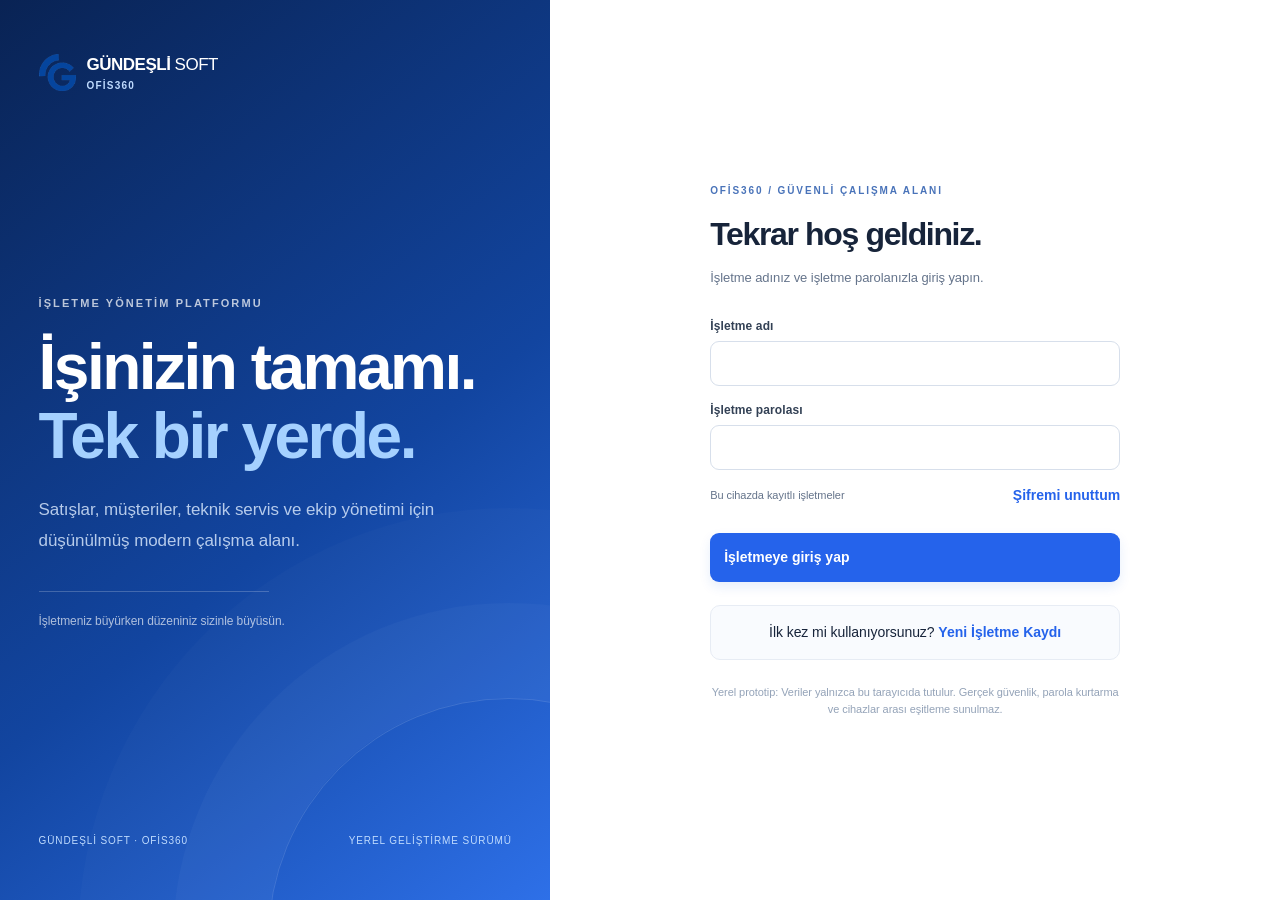
==== commit 84074e53: "Update index.html" ====
--- a/index.html
+++ b/index.html
@@ -1,1875 +1,3 @@
-
-===== Ofis360/push_delivery.py =====
-"""Web Push delivery from the existing persistent notification queue."""
-import json
-import os
-import time
-from urllib.parse import urlsplit
-
-def valid_endpoint(endpoint):
-    try:
-        url=urlsplit(endpoint)
-        host=url.hostname or ''
-        if url.scheme!='https' or url.username or url.password or url.port not in (None,443):return False
-        return host in ('fcm.googleapis.com','updates.push.services.mozilla.com','web.push.apple.com') or host.endswith(('.push.apple.com','.notify.windows.com','.push.services.mozilla.com'))
-    except ValueError:return False
-
-def configured():
-    return all(os.getenv(key) for key in ('OFIS_VAPID_PUBLIC','OFIS_VAPID_PRIVATE','OFIS_VAPID_SUBJECT'))
-
-def deliver(connect):
-    if not configured():return
-    from pywebpush import webpush,WebPushException
-    for _ in range(10):
-        now=int(time.time())
-        with connect() as c:
-            c.execute('BEGIN IMMEDIATE')
-            job=c.execute("""SELECT j.id,j.attempts,s.subscription_json,s.user_id,n.id AS notice
-                FROM push_jobs j JOIN push_subscriptions s ON j.subscription_id=s.id
-                JOIN notifications n ON n.id=j.notification_id JOIN users u ON u.id=n.user_id
-                LEFT JOIN licenses l ON l.tenant=n.business_id
-                WHERE j.status IN ('queued','sending') AND j.next_attempt<=? AND u.active=1
-                AND s.user_id=n.user_id AND COALESCE(l.state,'active')!='blocked' ORDER BY j.next_attempt,j.id LIMIT 1""",(now,)).fetchone()
-            if not job:return
-            c.execute("UPDATE push_jobs SET status='sending',attempts=attempts+1,next_attempt=? WHERE id=?",(now+120,job['id']))
-            c.commit()
-        try:
-            sub=json.loads(job['subscription_json'])
-            if not valid_endpoint(sub.get('endpoint','')):raise ValueError('Endpoint')
-            webpush(subscription_info=sub,data=json.dumps(dict(id=job['notice'],title='Ofis360',body='Yeni bir bildiriminiz var.',url='/?ofis_notice='+job['notice'])),
-                    vapid_private_key=os.environ['OFIS_VAPID_PRIVATE'],vapid_claims={'sub':os.environ['OFIS_VAPID_SUBJECT']},ttl=3600,timeout=10)
-            status,err='sent',''
-        except Exception as exc:
-            code=exc.response.status_code if isinstance(exc,WebPushException) and exc.response is not None else 0
-            status='failed' if code in (404,410) or job['attempts']>=4 else 'queued'
-            err=str(code) if code else type(exc).__name__
-        with connect() as c:
-            c.execute('UPDATE push_jobs SET status=?,last_error=?,next_attempt=? WHERE id=? AND attempts=?',(status,err,now+60*2**job['attempts'],job['id'],job['attempts']+1))
-
-
-===== Ofis360/sw.js =====
-self.addEventListener('push', event => {
- let payload={};try{payload=event.data.json()}catch{}
- event.waitUntil(self.registration.showNotification(payload.title||'Ofis360',{
-  body:payload.body||'Yeni bildiriminiz var.',tag:payload.id||'ofis360',data:{url:payload.url||'/'}
- }));
-});
-self.addEventListener('notificationclick', event=>{
- event.notification.close();
- const url=new URL(event.notification.data?.url||'/',self.location.origin);
- if(url.origin!==self.location.origin)return;
- event.waitUntil(clients.matchAll({type:'window',includeUncontrolled:true}).then(async windows=>{
-  for(const w of windows){if(w.url.startsWith(url.origin)){await w.focus();return w.navigate(url.href)}}
-  return clients.openWindow(url.href);
- }));
-});
-
-
-===== Ofis360/migrations/001_crm_core.sql =====
--- Aşama 2: müşteri, kurum, adres, yetkili ve cihaz ilişkileri.
--- SQLite ve PostgreSQL'de aynı metinle çalışır (database.py INTEGER'ı BIGINT'e çevirir).
--- Tüm işlemler IF NOT EXISTS ile tekrar çalıştırılabilir. Eski tablolara dokunulmaz.
-
-CREATE TABLE IF NOT EXISTS customers(
- id TEXT PRIMARY KEY,
- business_id TEXT NOT NULL,
- kind TEXT NOT NULL DEFAULT 'individual' CHECK(kind IN ('individual','corporate')),
- display_name TEXT NOT NULL,
- first_name TEXT NOT NULL DEFAULT '',
- last_name TEXT NOT NULL DEFAULT '',
- phone TEXT NOT NULL DEFAULT '',
- phone_raw TEXT NOT NULL DEFAULT '',
- email TEXT NOT NULL DEFAULT '',
- name_norm TEXT NOT NULL DEFAULT '',
- notes TEXT NOT NULL DEFAULT '',
- merged_into TEXT REFERENCES customers(id),
- created_by TEXT NOT NULL DEFAULT '',
- created_at TEXT NOT NULL,
- updated_at TEXT NOT NULL
-);
-CREATE INDEX IF NOT EXISTS customers_phone ON customers(business_id, phone);
-CREATE INDEX IF NOT EXISTS customers_email ON customers(business_id, email);
-CREATE INDEX IF NOT EXISTS customers_name ON customers(business_id, name_norm);
-
-CREATE TABLE IF NOT EXISTS organizations(
- id TEXT PRIMARY KEY,
- business_id TEXT NOT NULL,
- customer_id TEXT NOT NULL UNIQUE REFERENCES customers(id),
- org_type TEXT NOT NULL DEFAULT '',
- tax_office TEXT NOT NULL DEFAULT '',
- tax_number TEXT NOT NULL DEFAULT '',
- created_at TEXT NOT NULL
-);
-CREATE UNIQUE INDEX IF NOT EXISTS organizations_tax ON organizations(business_id, tax_number) WHERE tax_number <> '';
-
-CREATE TABLE IF NOT EXISTS organization_units(
- id TEXT PRIMARY KEY,
- business_id TEXT NOT NULL,
- organization_id TEXT NOT NULL REFERENCES organizations(id),
- name TEXT NOT NULL,
- name_norm TEXT NOT NULL,
- archived INTEGER NOT NULL DEFAULT 0,
- created_at TEXT NOT NULL,
- UNIQUE(organization_id, name_norm)
-);
-
-CREATE TABLE IF NOT EXISTS customer_contacts(
- id TEXT PRIMARY KEY,
- business_id TEXT NOT NULL,
- customer_id TEXT NOT NULL REFERENCES customers(id),
- unit_id TEXT REFERENCES organization_units(id),
- name TEXT NOT NULL,
- title TEXT NOT NULL DEFAULT '',
- phone TEXT NOT NULL DEFAULT '',
- email TEXT NOT NULL DEFAULT '',
- authorized INTEGER NOT NULL DEFAULT 1,
- archived INTEGER NOT NULL DEFAULT 0,
- created_at TEXT NOT NULL
-);
-CREATE INDEX IF NOT EXISTS contacts_customer ON customer_contacts(business_id, customer_id);
-
-CREATE TABLE IF NOT EXISTS customer_addresses(
- id TEXT PRIMARY KEY,
- business_id TEXT NOT NULL,
- customer_id TEXT NOT NULL REFERENCES customers(id),
- unit_id TEXT REFERENCES organization_units(id),
- label TEXT NOT NULL DEFAULT '',
- line TEXT NOT NULL,
- district TEXT NOT NULL DEFAULT '',
- city TEXT NOT NULL DEFAULT '',
- postal_code TEXT NOT NULL DEFAULT '',
- latitude DOUBLE PRECISION,
- longitude DOUBLE PRECISION,
- is_default INTEGER NOT NULL DEFAULT 0,
- archived INTEGER NOT NULL DEFAULT 0,
- created_at TEXT NOT NULL
-);
-CREATE INDEX IF NOT EXISTS addresses_customer ON customer_addresses(business_id, customer_id);
-
-CREATE TABLE IF NOT EXISTS devices(
- id TEXT PRIMARY KEY,
- business_id TEXT NOT NULL,
- customer_id TEXT NOT NULL REFERENCES customers(id),
- unit_id TEXT REFERENCES organization_units(id),
- address_id TEXT REFERENCES customer_addresses(id),
- device_type TEXT NOT NULL,
- brand TEXT NOT NULL DEFAULT '',
- model TEXT NOT NULL DEFAULT '',
- serial TEXT NOT NULL DEFAULT '',
- serial_norm TEXT NOT NULL DEFAULT '',
- imei TEXT NOT NULL DEFAULT '',
- description TEXT NOT NULL DEFAULT '',
- archived INTEGER NOT NULL DEFAULT 0,
- created_by TEXT NOT NULL DEFAULT '',
- created_at TEXT NOT NULL,
- updated_at TEXT NOT NULL
-);
-CREATE INDEX IF NOT EXISTS devices_customer ON devices(business_id, customer_id);
-CREATE UNIQUE INDEX IF NOT EXISTS devices_serial ON devices(business_id, serial_norm) WHERE serial_norm <> '' AND archived = 0;
-
-CREATE TABLE IF NOT EXISTS customer_merges(
- id TEXT PRIMARY KEY,
- business_id TEXT NOT NULL,
- primary_id TEXT NOT NULL REFERENCES customers(id),
- merged_id TEXT NOT NULL REFERENCES customers(id),
- snapshot TEXT NOT NULL,
- reason TEXT NOT NULL DEFAULT '',
- actor_id TEXT NOT NULL,
- created_at TEXT NOT NULL,
- undone_at TEXT
-);
-
-CREATE TABLE IF NOT EXISTS crm_requests(
- business_id TEXT NOT NULL,
- request_id TEXT NOT NULL,
- fingerprint TEXT NOT NULL,
- result TEXT NOT NULL,
- PRIMARY KEY(business_id, request_id)
-);
-
-
-===== Ofis360/baslat.py =====
-"""Local Windows deployment. All operational files live outside the program folder."""
-import os
-import secrets
-from pathlib import Path
-
-import uvicorn
-
-if __name__ == '__main__':
-    root=Path(os.getenv('LOCALAPPDATA',Path.home()))/'GundesliSoft'/'Ofis360'
-    root.mkdir(parents=True,exist_ok=True)
-    key_file=root/'master.key'
-    if not os.getenv('OFIS_MASTER_KEY'):
-        try:
-            with key_file.open('x',encoding='utf-8') as f:
-                f.write(secrets.token_urlsafe(36))
-        except FileExistsError:
-            pass
-        os.environ['OFIS_MASTER_KEY']=key_file.read_text(encoding='utf-8').strip()
-    if len(os.environ['OFIS_MASTER_KEY'])<24:
-        raise SystemExit('Platform anahtarı en az 24 karakter olmalı.')
-    os.environ.setdefault('OFIS_DB',str(root/'ofis360.sqlite3'))
-    if all((root/name).is_file() for name in ('vapid-private.pem','vapid-public.txt','vapid-contact.txt')):
-        os.environ.setdefault('OFIS_VAPID_PRIVATE',str(root/'vapid-private.pem'))
-        os.environ.setdefault('OFIS_VAPID_PUBLIC',(root/'vapid-public.txt').read_text().strip())
-        os.environ.setdefault('OFIS_VAPID_SUBJECT',(root/'vapid-contact.txt').read_text().strip())
-    print('Ofis360       http://127.0.0.1:8000/')
-    print('Master Admin  http://127.0.0.1:8000/master')
-    print('Veritabanı   ','PostgreSQL' if os.getenv('OFIS_DATABASE_URL') else os.environ['OFIS_DB'])
-    if key_file.exists():
-        print('Yerel platform anahtarının dosyası:',key_file)
-    uvicorn.run('server:app',host='127.0.0.1',port=8000)
-
-
-===== Ofis360/crm.py =====
-"""Ofis360 müşteri, kurum, adres, yetkili ve cihaz katmanı (v37, Aşama 2).
-
-Bu modül FastAPI'den bağımsızdır. Her fonksiyon açık bir veritabanı bağlantısı (`c`) ve
-oturum sahibi (`a`: id, business_id, role) alır. İşlem sınırını (BEGIN IMMEDIATE / commit)
-çağıran belirler. Böylece rota katmanı ve testler aynı kodu kullanır.
-
-Eski yapıyla ilişki: eski ekranlar müşteriyi `records` (kind='customers') + `record_fields`
-içinde JSON olarak tutar. Yeni `customers` tablosu aynı kimliği kullanır. Yeni API'den açılan
-müşteri eski tabloya yansıtılır (mirror_to_legacy), eski ekrandan açılan veya düzenlenen müşteri
-yeni tablolara aktarılır (sync_from_legacy). Eski satırlar hiçbir zaman silinmez.
-"""
-import datetime
-import difflib
-import hashlib
-import json
-import re
-import secrets
-
-
-class CrmError(Exception):
-    def __init__(self, status, message, **extra):
-        super().__init__(message)
-        self.status, self.message, self.extra = status, message, extra
-
-
-def now():
-    return datetime.datetime.now(datetime.timezone.utc).isoformat()
-
-
-def uid():
-    return secrets.token_hex(16)
-
-
-def audit(c, a, action, details):
-    c.execute('INSERT INTO audit VALUES(?,?,?,?,?,?)',
-              (uid(), a['business_id'], a['id'], action, json.dumps(details, ensure_ascii=False), now()))
-
-
-# ---------------------------------------------------------------- normalizasyon
-
-_TR = str.maketrans({'İ': 'i', 'I': 'i', 'ı': 'i', 'Ş': 's', 'ş': 's', 'Ğ': 'g', 'ğ': 'g',
-                     'Ü': 'u', 'ü': 'u', 'Ö': 'o', 'ö': 'o', 'Ç': 'c', 'ç': 'c'})
-
-
-def normalize_name(raw):
-    """Türkçe karakterleri sadeleştirir, noktalamayı atar: 'İbrahim ÇELİK' -> 'ibrahim celik'."""
-    text = (raw or '').translate(_TR).lower()
-    return ' '.join(re.sub(r'[^a-z0-9 ]', ' ', text).split())
-
-
-def normalize_phone(raw):
-    """Telefonu +90XXXXXXXXXX biçimine getirir. Boş girdi boş döner, geçersiz girdi 422 verir."""
-    text = (raw or '').strip()
-    if not text:
-        return ''
-    digits = re.sub(r'\D', '', text)
-    international = text.startswith('+') or digits.startswith('00')
-    if digits.startswith('00'):
-        digits = digits[2:]
-    if international:
-        if digits.startswith('90') and len(digits) == 12:
-            return '+' + digits
-        if 8 <= len(digits) <= 15 and digits[0] != '0':
-            return '+' + digits
-    else:
-        if len(digits) == 12 and digits.startswith('90'):
-            return '+' + digits
-        if len(digits) == 11 and digits.startswith('0'):
-            digits = digits[1:]
-        if len(digits) == 10 and digits[0] in '23458':
-            return '+90' + digits
-    raise CrmError(422, 'Geçerli bir telefon numarası girin')
-
-
-def try_phone(raw):
-    try:
-        return normalize_phone(raw)
-    except CrmError:
-        return ''
-
-
-def normalize_email(raw):
-    text = (raw or '').strip().lower()
-    if text and not re.fullmatch(r'[^@\s]+@[^@\s]+\.[^@\s]+', text):
-        raise CrmError(422, 'Geçerli bir e-posta adresi girin')
-    return text
-
-
-def try_email(raw):
-    try:
-        return normalize_email(raw)
-    except CrmError:
-        return ''
-
-
-def normalize_serial(raw):
-    return re.sub(r'[\s\-]', '', (raw or '')).upper()
-
-
-def clean(value, limit=400):
-    return ' '.join(str(value or '').split())[:limit]
-
-
-def one(c, sql, args=()):
-    return c.execute(sql, args).fetchone()
-
-
-def rows(c, sql, args=()):
-    return [dict(r) for r in c.execute(sql, args).fetchall()]
-
-
-def format_address(row):
-    tail = ' '.join(x for x in (row.get('district', ''), row.get('city', '')) if x)
-    return ', '.join(x for x in (row['line'], tail) if x)
-
-
-# ---------------------------------------------------------------- yardımcı sorgular
-
-def customer_row(c, business_id, ident, allow_merged=False):
-    row = one(c, 'SELECT * FROM customers WHERE id=? AND business_id=?', (ident, business_id))
-    if not row:
-        raise CrmError(404, 'Müşteri bulunamadı')
-    row = dict(row)
-    if row['merged_into'] and not allow_merged:
-        raise CrmError(409, 'Bu müşteri başka bir kayıtla birleştirilmiş', merged_into=row['merged_into'])
-    return row
-
-
-def organization_row(c, customer_id):
-    row = one(c, 'SELECT * FROM organizations WHERE customer_id=?', (customer_id,))
-    return dict(row) if row else None
-
-
-def unit_for(c, customer, unit_id):
-    """Birim kimliğini doğrular: aynı işletme ve aynı kurum olmalı."""
-    if not unit_id:
-        return None
-    org = organization_row(c, customer['id'])
-    row = one(c, 'SELECT * FROM organization_units WHERE id=? AND business_id=? AND archived=0',
-              (unit_id, customer['business_id']))
-    if not row or not org or row['organization_id'] != org['id']:
-        raise CrmError(422, 'Birim bu kuruma ait değil')
-    return dict(row)
-
-
-def address_for(c, customer, address_id):
-    if not address_id:
-        return None
-    row = one(c, 'SELECT * FROM customer_addresses WHERE id=? AND business_id=? AND customer_id=? AND archived=0',
-              (address_id, customer['business_id'], customer['id']))
-    if not row:
-        raise CrmError(422, 'Adres bu müşteriye ait değil')
-    return dict(row)
-
-
-def ensure_organization(c, customer, org_type='', tax_office='', tax_number=''):
-    org = organization_row(c, customer['id'])
-    if org:
-        return org
-    ident = uid()
-    c.execute('INSERT INTO organizations VALUES(?,?,?,?,?,?,?)',
-              (ident, customer['business_id'], customer['id'], org_type, tax_office, tax_number, now()))
-    return dict(one(c, 'SELECT * FROM organizations WHERE id=?', (ident,)))
-
-
-def check_tax_number(c, business_id, tax_number, exclude_customer=None):
-    if not tax_number:
-        return ''
-    digits = re.sub(r'\D', '', tax_number)
-    if len(digits) not in (10, 11):
-        raise CrmError(422, 'Vergi numarası 10 veya 11 haneli olmalı')
-    row = one(c, "SELECT o.customer_id, cu.display_name FROM organizations o JOIN customers cu ON cu.id=o.customer_id "
-                 "WHERE o.business_id=? AND o.tax_number=? AND cu.merged_into IS NULL", (business_id, digits))
-    if row and row['customer_id'] != exclude_customer:
-        raise CrmError(409, 'Bu vergi numarası başka bir kurumda kayıtlı', existing_id=row['customer_id'],
-                       existing_name=row['display_name'])
-    return digits
-
-
-# ---------------------------------------------------------------- mükerrer kontrolü
-
-def find_duplicates(c, business_id, phone='', email='', name='', exclude_id=None):
-    """Aynı işletmedeki olası mükerrer müşterileri nedenleriyle döndürür."""
-    phone, email, norm = try_phone(phone), try_email(email), normalize_name(name)
-    found = {}
-
-    def add(row, reason):
-        if row['id'] == exclude_id:
-            return
-        entry = found.setdefault(row['id'], dict(id=row['id'], display_name=row['display_name'],
-                                                 phone=row['phone'], email=row['email'], reasons=[]))
-        if reason not in entry['reasons']:
-            entry['reasons'].append(reason)
-
-    base = 'SELECT id,display_name,phone,email,name_norm FROM customers WHERE business_id=? AND merged_into IS NULL AND '
-    if phone:
-        for r in c.execute(base + 'phone=?', (business_id, phone)).fetchall():
-            add(r, 'telefon')
-    if email:
-        for r in c.execute(base + 'email=?', (business_id, email)).fetchall():
-            add(r, 'e-posta')
-    if norm:
-        for r in c.execute(base + 'name_norm=?', (business_id, norm)).fetchall():
-            add(r, 'aynı ad')
-        if len(norm) >= 4:
-            for r in c.execute(base + 'name_norm LIKE ? AND name_norm<>?', (business_id, norm[:2] + '%', norm)).fetchall():
-                if difflib.SequenceMatcher(None, norm, r['name_norm']).ratio() >= 0.9:
-                    add(r, 'benzer ad')
-    return list(found.values())
-
-
-# ---------------------------------------------------------------- eski yapıyla eşleme
-
-def mirror_to_legacy(c, customer_id):
-    """Yeni tablolardaki müşteri durumunu eski records/record_fields satırına yazar."""
-    cust = dict(one(c, 'SELECT * FROM customers WHERE id=?', (customer_id,)))
-    existing = one(c, 'SELECT payload FROM record_fields WHERE id=?', (customer_id,))
-    payload = json.loads(existing['payload']) if existing else {}
-    default = one(c, 'SELECT * FROM customer_addresses WHERE customer_id=? AND archived=0 '
-                     'ORDER BY is_default DESC, created_at LIMIT 1', (customer_id,))
-    pairs = rows(c, 'SELECT u.name unit, k.name contact FROM customer_contacts k JOIN organization_units u ON u.id=k.unit_id '
-                    'WHERE k.customer_id=? AND k.archived=0 AND u.archived=0 ORDER BY u.name, k.name', (customer_id,))
-    for key, value in (('phone', cust['phone'] or cust['phone_raw']), ('email', cust['email']),
-                       ('address', format_address(dict(default)) if default else ''),
-                       ('department_contacts', pairs)):
-        if value:
-            payload[key] = value
-        else:
-            payload.pop(key, None)
-    if one(c, "SELECT 1 FROM records WHERE id=? AND kind='customers'", (customer_id,)):
-        c.execute('UPDATE records SET title=? WHERE id=?', (cust['display_name'], customer_id))
-    else:
-        c.execute('INSERT INTO records VALUES(?,?,?,?,?,?,?,?,?)',
-                  (customer_id, cust['business_id'], 'customers', cust['display_name'], '', '', '', 'Aktif', cust['created_at']))
-    c.execute('INSERT INTO record_fields VALUES(?,?) ON CONFLICT(id) DO UPDATE SET payload=excluded.payload',
-              (customer_id, json.dumps(payload, ensure_ascii=False)))
-
-
-def sync_from_legacy(c, business_id, record_id):
-    """Eski ekranda açılan/düzenlenen müşteri kaydını yeni tablolara aktarır. Tekrar çalıştırmak güvenlidir."""
-    rec = one(c, "SELECT r.id,r.title,r.created,f.payload FROM records r LEFT JOIN record_fields f ON f.id=r.id "
-                 "WHERE r.id=? AND r.tenant=? AND r.kind='customers'", (record_id, business_id))
-    if not rec:
-        return None
-    payload = json.loads(rec['payload'] or '{}')
-    title = clean(rec['title'], 250) or 'Adsız müşteri'
-    phone_raw = clean(payload.get('phone'), 50)
-    phone, email = try_phone(phone_raw), try_email(payload.get('email'))
-    entries = [e for e in payload.get('department_contacts', []) if e.get('unit') and e.get('contact')]
-    stamp = now()
-    cust = one(c, 'SELECT * FROM customers WHERE id=?', (record_id,))
-    if not cust:
-        parts = title.split()
-        first, last = (' '.join(parts[:-1]), parts[-1]) if len(parts) > 1 and not entries else (title, '')
-        c.execute('INSERT INTO customers(id,business_id,kind,display_name,first_name,last_name,phone,phone_raw,email,'
-                  'name_norm,created_by,created_at,updated_at) VALUES(?,?,?,?,?,?,?,?,?,?,?,?,?)',
-                  (record_id, business_id, 'corporate' if entries else 'individual', title, first, last, phone,
-                   '' if phone else phone_raw, email, normalize_name(title), 'legacy', rec['created'] or stamp, stamp))
-        cust = one(c, 'SELECT * FROM customers WHERE id=?', (record_id,))
-    else:
-        wanted = (title, phone, '' if phone else phone_raw, email, normalize_name(title))
-        if wanted != (cust['display_name'], cust['phone'], cust['phone_raw'], cust['email'], cust['name_norm']):
-            c.execute('UPDATE customers SET display_name=?,phone=?,phone_raw=?,email=?,name_norm=?,updated_at=? WHERE id=?',
-                      (*wanted, stamp, record_id))
-        if entries and cust['kind'] == 'individual':
-            c.execute("UPDATE customers SET kind='corporate' WHERE id=?", (record_id,))
-        cust = one(c, 'SELECT * FROM customers WHERE id=?', (record_id,))
-    cust = dict(cust)
-    address = clean(payload.get('address'), 400)
-    if address:
-        default = one(c, 'SELECT * FROM customer_addresses WHERE customer_id=? AND archived=0 '
-                         'ORDER BY is_default DESC, created_at LIMIT 1', (record_id,))
-        if not default:
-            c.execute('INSERT INTO customer_addresses(id,business_id,customer_id,label,line,is_default,created_at) VALUES(?,?,?,?,?,1,?)',
-                      (uid(), business_id, record_id, 'Ana adres', address, stamp))
-        elif normalize_name(address) not in (normalize_name(default['line']), normalize_name(format_address(dict(default)))):
-            c.execute("UPDATE customer_addresses SET line=?,district='',city='' WHERE id=?", (address, default['id']))
-    if entries or cust['kind'] == 'corporate':
-        org = ensure_organization(c, cust)
-        for entry in entries:
-            unit_name = clean(entry['unit'], 160)
-            unit = one(c, 'SELECT id FROM organization_units WHERE organization_id=? AND name_norm=?',
-                       (org['id'], normalize_name(unit_name)))
-            unit_id = unit['id'] if unit else uid()
-            if not unit:
-                c.execute('INSERT INTO organization_units VALUES(?,?,?,?,?,0,?)',
-                          (unit_id, business_id, org['id'], unit_name, normalize_name(unit_name), stamp))
-            contact_name = clean(entry['contact'], 160)
-            if not one(c, 'SELECT 1 FROM customer_contacts WHERE customer_id=? AND unit_id=? AND name=?',
-                       (record_id, unit_id, contact_name)):
-                c.execute('INSERT INTO customer_contacts(id,business_id,customer_id,unit_id,name,created_at) VALUES(?,?,?,?,?,?)',
-                          (uid(), business_id, record_id, unit_id, contact_name, stamp))
-    return record_id
-
-
-def backfill_legacy_customers(c):
-    """Henüz yeni tabloya geçmemiş tüm eski müşteri kayıtlarını aktarır. Kaç kayıt aktarıldığını döndürür."""
-    pending = c.execute("SELECT id,tenant FROM records WHERE kind='customers' AND id NOT IN (SELECT id FROM customers)").fetchall()
-    for r in pending:
-        sync_from_legacy(c, r['tenant'], r['id'])
-    return len(pending)
-
-
-# ---------------------------------------------------------------- müşteri
-
-def fingerprint(payload):
-    return hashlib.sha256(json.dumps(payload, sort_keys=True, ensure_ascii=False, default=str).encode()).hexdigest()
-
-
-def create_customer(c, a, data, request_id='', allow_duplicate=False):
-    """Yeni müşteri açar. request_id aynıysa ikinci istek yeni kayıt açmaz, ilk sonucu döndürür."""
-    bid = a['business_id']
-    digest = fingerprint(data)
-    if request_id:
-        prior = one(c, 'SELECT fingerprint,result FROM crm_requests WHERE business_id=? AND request_id=?', (bid, request_id))
-        if prior:
-            if prior['fingerprint'] != digest:
-                raise CrmError(409, 'Bu istek kimliği farklı bir içerikle kullanılmış')
-            return json.loads(prior['result'])
-    kind = data.get('kind') or 'individual'
-    if kind not in ('individual', 'corporate'):
-        raise CrmError(422, 'Geçersiz müşteri türü')
-    first, last = clean(data.get('first_name'), 100), clean(data.get('last_name'), 100)
-    if kind == 'corporate':
-        display = clean(data.get('organization_name'), 250)
-        if not display:
-            raise CrmError(422, 'Kurum adı gerekli')
-        first = last = ''
-    else:
-        display = ' '.join(x for x in (first, last) if x)
-        if not first:
-            raise CrmError(422, 'Ad gerekli')
-    phone_raw = clean(data.get('phone'), 50)
-    phone, email = normalize_phone(phone_raw), normalize_email(data.get('email'))
-    tax = check_tax_number(c, bid, data.get('tax_number', '')) if kind == 'corporate' else ''
-    duplicates = find_duplicates(c, bid, phone, email, display)
-    if duplicates and not allow_duplicate:
-        raise CrmError(409, 'Olası mükerrer müşteri kaydı bulundu', duplicates=duplicates)
-    ident, stamp = uid(), now()
-    c.execute('INSERT INTO customers(id,business_id,kind,display_name,first_name,last_name,phone,email,name_norm,notes,'
-              'created_by,created_at,updated_at) VALUES(?,?,?,?,?,?,?,?,?,?,?,?,?)',
-              (ident, bid, kind, display, first, last, phone, email, normalize_name(display),
-               clean(data.get('notes'), 2000), a['id'], stamp, stamp))
-    customer = customer_row(c, bid, ident)
-    if kind == 'corporate':
-        ensure_organization(c, customer, clean(data.get('org_type'), 80), clean(data.get('tax_office'), 120), tax)
-    if data.get('address'):
-        add_address(c, a, ident, dict(data['address'], is_default=True), _mirror=False)
-    mirror_to_legacy(c, ident)
-    audit(c, a, 'customer_created', dict(id=ident, kind=kind, duplicate_override=bool(duplicates)))
-    result = {'id': ident}
-    if request_id:
-        c.execute('INSERT INTO crm_requests VALUES(?,?,?,?)', (bid, request_id, digest, json.dumps(result)))
-    return result
-
-
-def update_customer(c, a, ident, data):
-    bid = a['business_id']
-    cust = customer_row(c, bid, ident)
-    changes = {}
-    if cust['kind'] == 'corporate':
-        if 'organization_name' in data and data['organization_name'] is not None:
-            name = clean(data['organization_name'], 250)
-            if not name:
-                raise CrmError(422, 'Kurum adı gerekli')
-            changes.update(display_name=name, name_norm=normalize_name(name))
-    else:
-        first = clean(data['first_name'], 100) if data.get('first_name') is not None else cust['first_name']
-        last = clean(data['last_name'], 100) if data.get('last_name') is not None else cust['last_name']
-        if not first:
-            raise CrmError(422, 'Ad gerekli')
-        name = ' '.join(x for x in (first, last) if x)
-        changes.update(first_name=first, last_name=last, display_name=name, name_norm=normalize_name(name))
-    if data.get('phone') is not None:
-        changes.update(phone=normalize_phone(data['phone']), phone_raw='')
-    if data.get('email') is not None:
-        changes['email'] = normalize_email(data['email'])
-    if data.get('notes') is not None:
-        changes['notes'] = clean(data['notes'], 2000)
-    if cust['kind'] == 'corporate' and any(data.get(k) is not None for k in ('org_type', 'tax_office', 'tax_number')):
-        org = ensure_organization(c, cust)
-        tax = check_tax_number(c, bid, data['tax_number'], ident) if data.get('tax_number') is not None else org['tax_number']
-        c.execute('UPDATE organizations SET org_type=?,tax_office=?,tax_number=? WHERE id=?',
-                  (clean(data['org_type'], 80) if data.get('org_type') is not None else org['org_type'],
-                   clean(data['tax_office'], 120) if data.get('tax_office') is not None else org['tax_office'], tax, org['id']))
-    if changes:
-        changes['updated_at'] = now()
-        c.execute('UPDATE customers SET ' + ','.join(k + '=?' for k in changes) + ' WHERE id=?', (*changes.values(), ident))
-    mirror_to_legacy(c, ident)
-    audit(c, a, 'customer_updated', dict(id=ident, fields=sorted(changes)))
-    return {'ok': True}
-
-
-def get_customer(c, business_id, ident):
-    cust = customer_row(c, business_id, ident, allow_merged=True)
-    org = organization_row(c, ident)
-    cust['organization'] = org
-    cust['units'] = rows(c, 'SELECT u.id,u.name FROM organization_units u JOIN organizations o ON o.id=u.organization_id '
-                            'WHERE o.customer_id=? AND u.archived=0 ORDER BY u.name', (ident,))
-    cust['contacts'] = rows(c, 'SELECT * FROM customer_contacts WHERE customer_id=? AND archived=0 ORDER BY name', (ident,))
-    cust['addresses'] = rows(c, 'SELECT * FROM customer_addresses WHERE customer_id=? AND archived=0 '
-                                'ORDER BY is_default DESC, created_at', (ident,))
-    cust['devices'] = rows(c, 'SELECT * FROM devices WHERE customer_id=? AND archived=0 ORDER BY created_at DESC', (ident,))
-    return cust
-
-
-def list_customers(c, business_id, q='', limit=50, offset=0):
-    limit, offset = max(1, min(int(limit), 200)), max(0, int(offset))
-    where, args = 'business_id=? AND merged_into IS NULL', [business_id]
-    q = clean(q, 100)
-    if q:
-        digits = re.sub(r'\D', '', q)
-        clauses, extra = ['name_norm LIKE ?', 'email LIKE ?'], [f'%{normalize_name(q)}%', f'%{q.lower()}%']
-        if len(digits) >= 4:
-            clauses.append('phone LIKE ?')
-            extra.append(f'%{digits}%')
-        where += ' AND (' + ' OR '.join(clauses) + ')'
-        args += extra
-    return rows(c, f'SELECT id,kind,display_name,phone,email,created_at FROM customers WHERE {where} '
-                   'ORDER BY display_name LIMIT ? OFFSET ?', (*args, limit, offset))
-
-
-# ---------------------------------------------------------------- adres, birim, yetkili
-
-def add_address(c, a, customer_id, data, _mirror=True):
-    cust = customer_row(c, a['business_id'], customer_id)
-    line = clean(data.get('line'), 400)
-    if not line:
-        raise CrmError(422, 'Adres satırı gerekli')
-    unit = unit_for(c, cust, data.get('unit_id'))
-    lat, lon = data.get('latitude'), data.get('longitude')
-    if (lat is None) != (lon is None) or lat is not None and not (-90 <= lat <= 90 and -180 <= lon <= 180):
-        raise CrmError(422, 'Konum bilgisi geçersiz')
-    has_default = one(c, 'SELECT 1 FROM customer_addresses WHERE customer_id=? AND archived=0 AND is_default=1', (customer_id,))
-    make_default = bool(data.get('is_default')) or not has_default
-    if make_default:
-        c.execute('UPDATE customer_addresses SET is_default=0 WHERE customer_id=?', (customer_id,))
-    ident = uid()
-    c.execute('INSERT INTO customer_addresses VALUES(?,?,?,?,?,?,?,?,?,?,?,?,0,?)',
-              (ident, a['business_id'], customer_id, unit['id'] if unit else None, clean(data.get('label'), 80), line,
-               clean(data.get('district'), 100), clean(data.get('city'), 100), clean(data.get('postal_code'), 12),
-               lat, lon, int(make_default), now()))
-    if _mirror:
-        mirror_to_legacy(c, customer_id)
-    audit(c, a, 'address_added', dict(customer=customer_id, id=ident))
-    return {'id': ident}
-
-
-def update_address(c, a, ident, data):
-    row = one(c, 'SELECT * FROM customer_addresses WHERE id=? AND business_id=? AND archived=0', (ident, a['business_id']))
-    if not row:
-        raise CrmError(404, 'Adres bulunamadı')
-    cust = customer_row(c, a['business_id'], row['customer_id'])
-    values = {}
-    for key, limit in (('label', 80), ('line', 400), ('district', 100), ('city', 100), ('postal_code', 12)):
-        if data.get(key) is not None:
-            values[key] = clean(data[key], limit)
-    if 'line' in values and not values['line']:
-        raise CrmError(422, 'Adres satırı gerekli')
-    if data.get('latitude') is not None or data.get('longitude') is not None:
-        lat, lon = data.get('latitude'), data.get('longitude')
-        if lat is None or lon is None or not (-90 <= lat <= 90 and -180 <= lon <= 180):
-            raise CrmError(422, 'Konum bilgisi geçersiz')
-        values.update(latitude=lat, longitude=lon)
-    if data.get('unit_id') is not None:
-        unit = unit_for(c, cust, data['unit_id'])
-        values['unit_id'] = unit['id'] if unit else None
-    if data.get('is_default'):
-        c.execute('UPDATE customer_addresses SET is_default=0 WHERE customer_id=?', (cust['id'],))
-        values['is_default'] = 1
-    if values:
-        c.execute('UPDATE customer_addresses SET ' + ','.join(k + '=?' for k in values) + ' WHERE id=?', (*values.values(), ident))
-    mirror_to_legacy(c, cust['id'])
-    audit(c, a, 'address_updated', dict(id=ident, fields=sorted(values)))
-    return {'ok': True}
-
-
-def archive_address(c, a, ident):
-    row = one(c, 'SELECT * FROM customer_addresses WHERE id=? AND business_id=? AND archived=0', (ident, a['business_id']))
-    if not row:
-        raise CrmError(404, 'Adres bulunamadı')
-    c.execute('UPDATE customer_addresses SET archived=1,is_default=0 WHERE id=?', (ident,))
-    c.execute('UPDATE devices SET address_id=NULL WHERE address_id=?', (ident,))
-    if row['is_default']:
-        nxt = one(c, 'SELECT id FROM customer_addresses WHERE customer_id=? AND archived=0 ORDER BY created_at LIMIT 1', (row['customer_id'],))
-        if nxt:
-            c.execute('UPDATE customer_addresses SET is_default=1 WHERE id=?', (nxt['id'],))
-    mirror_to_legacy(c, row['customer_id'])
-    audit(c, a, 'address_archived', dict(id=ident))
-    return {'ok': True}
-
-
-def add_unit(c, a, customer_id, name):
-    cust = customer_row(c, a['business_id'], customer_id)
-    if cust['kind'] != 'corporate':
-        raise CrmError(422, 'Birim yalnızca kurumsal müşteriye eklenir')
-    name = clean(name, 160)
-    if not name:
-        raise CrmError(422, 'Birim adı gerekli')
-    org = ensure_organization(c, cust)
-    if one(c, 'SELECT 1 FROM organization_units WHERE organization_id=? AND name_norm=?', (org['id'], normalize_name(name))):
-        raise CrmError(409, 'Bu birim zaten kayıtlı')
-    ident = uid()
-    c.execute('INSERT INTO organization_units VALUES(?,?,?,?,?,0,?)',
-              (ident, a['business_id'], org['id'], name, normalize_name(name), now()))
-    audit(c, a, 'unit_added', dict(customer=customer_id, id=ident))
-    return {'id': ident}
-
-
-def add_contact(c, a, customer_id, data):
-    cust = customer_row(c, a['business_id'], customer_id)
-    name = clean(data.get('name'), 160)
-    if not name:
-        raise CrmError(422, 'Yetkili adı gerekli')
-    unit = unit_for(c, cust, data.get('unit_id'))
-    ident = uid()
-    c.execute('INSERT INTO customer_contacts VALUES(?,?,?,?,?,?,?,?,?,0,?)',
-              (ident, a['business_id'], customer_id, unit['id'] if unit else None, name, clean(data.get('title'), 120),
-               normalize_phone(data.get('phone')), normalize_email(data.get('email')), int(data.get('authorized', True)), now()))
-    mirror_to_legacy(c, customer_id)
-    audit(c, a, 'contact_added', dict(customer=customer_id, id=ident))
-    return {'id': ident}
-
-
-def archive_contact(c, a, ident):
-    row = one(c, 'SELECT * FROM customer_contacts WHERE id=? AND business_id=? AND archived=0', (ident, a['business_id']))
-    if not row:
-        raise CrmError(404, 'Yetkili bulunamadı')
-    c.execute('UPDATE customer_contacts SET archived=1 WHERE id=?', (ident,))
-    mirror_to_legacy(c, row['customer_id'])
-    audit(c, a, 'contact_archived', dict(id=ident))
-    return {'ok': True}
-
-
-# ---------------------------------------------------------------- cihaz
-
-def _device_values(c, cust, data, current=None):
-    current = current or {}
-    values = {}
-    for key, limit in (('device_type', 80), ('brand', 80), ('model', 120), ('description', 1000)):
-        if data.get(key) is not None:
-            values[key] = clean(data[key], limit)
-    if data.get('serial') is not None:
-        values['serial'] = clean(data['serial'], 120)
-        values['serial_norm'] = normalize_serial(data['serial'])
-    if data.get('imei') is not None:
-        imei = re.sub(r'\D', '', data['imei'])
-        if imei and not 14 <= len(imei) <= 16:
-            raise CrmError(422, 'IMEI 14 ile 16 hane arasında olmalı')
-        values['imei'] = imei
-    if data.get('unit_id') is not None:
-        unit = unit_for(c, cust, data['unit_id'])
-        values['unit_id'] = unit['id'] if unit else None
-    if data.get('address_id') is not None:
-        address = address_for(c, cust, data['address_id'])
-        values['address_id'] = address['id'] if address else None
-    if 'device_type' in values and not values['device_type'] or 'device_type' not in values and not current.get('device_type'):
-        raise CrmError(422, 'Cihaz türü gerekli')
-    return values
-
-
-def _serial_conflict(c, business_id, serial_norm, exclude=None):
-    if not serial_norm:
-        return
-    row = one(c, 'SELECT d.id,d.brand,d.model,d.customer_id,cu.display_name customer_name FROM devices d '
-                 'JOIN customers cu ON cu.id=d.customer_id WHERE d.business_id=? AND d.serial_norm=? AND d.archived=0',
-              (business_id, serial_norm))
-    if row and row['id'] != exclude:
-        raise CrmError(409, 'Bu seri numarası başka bir cihazda kayıtlı', existing=dict(row))
-
-
-def add_device(c, a, customer_id, data):
-    cust = customer_row(c, a['business_id'], customer_id)
-    values = _device_values(c, cust, data)
-    _serial_conflict(c, a['business_id'], values.get('serial_norm', ''))
-    ident, stamp = uid(), now()
-    c.execute('INSERT INTO devices(id,business_id,customer_id,unit_id,address_id,device_type,brand,model,serial,serial_norm,'
-              'imei,description,created_by,created_at,updated_at) VALUES(?,?,?,?,?,?,?,?,?,?,?,?,?,?,?)',
-              (ident, a['business_id'], customer_id, values.get('unit_id'), values.get('address_id'), values['device_type'],
-               values.get('brand', ''), values.get('model', ''), values.get('serial', ''), values.get('serial_norm', ''),
-               values.get('imei', ''), values.get('description', ''), a['id'], stamp, stamp))
-    audit(c, a, 'device_added', dict(customer=customer_id, id=ident))
-    return {'id': ident}
-
-
-def update_device(c, a, ident, data):
-    row = one(c, 'SELECT * FROM devices WHERE id=? AND business_id=? AND archived=0', (ident, a['business_id']))
-    if not row:
-        raise CrmError(404, 'Cihaz bulunamadı')
-    row = dict(row)
-    owner_id = data.get('customer_id') or row['customer_id']
-    cust = customer_row(c, a['business_id'], owner_id)
-    if owner_id != row['customer_id']:
-        data = dict(data, unit_id=data.get('unit_id') or '', address_id=data.get('address_id') or '')
-    values = _device_values(c, cust, data, row)
-    if 'serial_norm' in values:
-        _serial_conflict(c, a['business_id'], values['serial_norm'], ident)
-    if owner_id != row['customer_id']:
-        values['customer_id'] = owner_id
-    if values:
-        values['updated_at'] = now()
-        c.execute('UPDATE devices SET ' + ','.join(k + '=?' for k in values) + ' WHERE id=?', (*values.values(), ident))
-    audit(c, a, 'device_updated', dict(id=ident, fields=sorted(values)))
-    return {'ok': True}
-
-
-def archive_device(c, a, ident):
-    if not c.execute('UPDATE devices SET archived=1,updated_at=? WHERE id=? AND business_id=? AND archived=0',
-                     (now(), ident, a['business_id'])).rowcount:
-        raise CrmError(404, 'Cihaz bulunamadı')
-    audit(c, a, 'device_archived', dict(id=ident))
-    return {'ok': True}
-
-
-def find_devices(c, business_id, serial='', customer_id=''):
-    where, args = ['d.business_id=?', 'd.archived=0'], [business_id]
-    if serial:
-        where.append('d.serial_norm=?')
-        args.append(normalize_serial(serial))
-    if customer_id:
-        where.append('d.customer_id=?')
-        args.append(customer_id)
-    return rows(c, 'SELECT d.*,cu.display_name customer_name FROM devices d JOIN customers cu ON cu.id=d.customer_id WHERE '
-                   + ' AND '.join(where) + ' ORDER BY d.created_at DESC LIMIT 200', args)
-
-
-# ---------------------------------------------------------------- birleştirme
-
-def _legacy_record_ids(c, business_id, customer_id):
-    """customer_id'yi JSON içinde taşıyan eski servis/saha kayıtlarını bulur."""
-    found = []
-    for r in c.execute("SELECT r.id,f.payload FROM records r JOIN record_fields f ON f.id=r.id "
-                       "WHERE r.tenant=? AND r.kind<>'customers' AND f.payload LIKE ?", (business_id, f'%{customer_id}%')).fetchall():
-        if json.loads(r['payload']).get('customer_id') == customer_id:
-            found.append(r['id'])
-    return found
-
-
-def _repoint_legacy(c, ids, old, new):
-    for ident in ids:
-        r = one(c, 'SELECT payload FROM record_fields WHERE id=?', (ident,))
-        payload = json.loads(r['payload'])
-        if payload.get('customer_id') == old:
-            payload['customer_id'] = new
-            c.execute('UPDATE record_fields SET payload=? WHERE id=?', (json.dumps(payload, ensure_ascii=False), ident))
-
-
-def merge_customers(c, a, primary_id, merged_id, reason=''):
-    bid = a['business_id']
-    if primary_id == merged_id:
-        raise CrmError(422, 'Aynı müşteri kendisiyle birleştirilemez')
-    primary, merged = customer_row(c, bid, primary_id), customer_row(c, bid, merged_id)
-    if primary['kind'] != merged['kind']:
-        raise CrmError(422, 'Bireysel ve kurumsal müşteri birleştirilemez')
-    snap = {'addresses': [], 'contacts': [], 'devices': [], 'units': [], 'unit_map': {}, 'filled': {}}
-    p_org, m_org = organization_row(c, primary_id), organization_row(c, merged_id)
-    if m_org:
-        p_org = p_org or ensure_organization(c, primary)
-        for unit in rows(c, 'SELECT * FROM organization_units WHERE organization_id=?', (m_org['id'],)):
-            twin = one(c, 'SELECT id FROM organization_units WHERE organization_id=? AND name_norm=?', (p_org['id'], unit['name_norm']))
-            if twin:
-                snap['unit_map'][unit['id']] = twin['id']
-            else:
-                c.execute('UPDATE organization_units SET organization_id=? WHERE id=?', (p_org['id'], unit['id']))
-                snap['units'].append(unit['id'])
-    unit_map = snap['unit_map']
-    for table, key in (('customer_addresses', 'addresses'), ('customer_contacts', 'contacts'), ('devices', 'devices')):
-        for row in rows(c, f'SELECT id,unit_id{",is_default" if table == "customer_addresses" else ""} FROM {table} WHERE customer_id=?', (merged_id,)):
-            snap[key].append([row['id'], row['unit_id'], row.get('is_default', 0)])
-            sets, args = 'customer_id=?', [primary_id]
-            if row['unit_id'] in unit_map:
-                sets += ',unit_id=?'
-                args.append(unit_map[row['unit_id']])
-            if table == 'customer_addresses':
-                sets += ',is_default=0'
-            c.execute(f'UPDATE {table} SET {sets} WHERE id=?', (*args, row['id']))
-    snap['records'] = _legacy_record_ids(c, bid, merged_id)
-    _repoint_legacy(c, snap['records'], merged_id, primary_id)
-    snap['sales'] = [r['id'] for r in c.execute('SELECT id FROM sales WHERE business_id=? AND customer_id=?', (bid, merged_id)).fetchall()]
-    snap['debts'] = [r['id'] for r in c.execute('SELECT id FROM debts WHERE business_id=? AND customer_id=?', (bid, merged_id)).fetchall()]
-    for table, ids in (('sales', snap['sales']), ('debts', snap['debts'])):
-        for ident in ids:
-            c.execute(f'UPDATE {table} SET customer_id=? WHERE id=?', (primary_id, ident))
-    for field in ('phone', 'email'):
-        if not primary[field] and merged[field]:
-            c.execute(f'UPDATE customers SET {field}=?,updated_at=? WHERE id=?', (merged[field], now(), primary_id))
-            snap['filled'][field] = merged[field]
-    c.execute('UPDATE customers SET merged_into=?,updated_at=? WHERE id=?', (primary_id, now(), merged_id))
-    mid = uid()
-    c.execute('INSERT INTO customer_merges VALUES(?,?,?,?,?,?,?,?,NULL)',
-              (mid, bid, primary_id, merged_id, json.dumps(snap), clean(reason, 400), a['id'], now()))
-    mirror_to_legacy(c, primary_id)
-    audit(c, a, 'customers_merged', dict(merge=mid, primary=primary_id, merged=merged_id))
-    return {'id': mid, 'moved': {k: len(snap[k]) for k in ('addresses', 'contacts', 'devices', 'records', 'sales', 'debts')}}
-
-
-def undo_merge(c, a, merge_id):
-    bid = a['business_id']
-    m = one(c, 'SELECT * FROM customer_merges WHERE id=? AND business_id=?', (merge_id, bid))
-    if not m:
-        raise CrmError(404, 'Birleştirme kaydı bulunamadı')
-    if m['undone_at']:
-        raise CrmError(409, 'Bu birleştirme zaten geri alınmış')
-    primary = customer_row(c, bid, m['primary_id'], allow_merged=True)
-    if primary['merged_into']:
-        raise CrmError(409, 'Ana kayıt sonradan başka bir kayıtla birleştirilmiş. Önce onu geri alın')
-    snap = json.loads(m['snapshot'])
-    for table, key in (('customer_addresses', 'addresses'), ('customer_contacts', 'contacts'), ('devices', 'devices')):
-        for ident, unit_id, was_default in snap[key]:
-            sets = 'customer_id=?,unit_id=?'
-            args = [m['merged_id'], unit_id]
-            if table == 'customer_addresses':
-                sets += ',is_default=?'
-                args.append(was_default)
-            c.execute(f'UPDATE {table} SET {sets} WHERE id=? AND customer_id=?', (*args, ident, m['primary_id']))
-    m_org = organization_row(c, m['merged_id'])
-    for unit_id in snap['units']:
-        c.execute('UPDATE organization_units SET organization_id=? WHERE id=?', (m_org['id'], unit_id))
-    _repoint_legacy(c, snap['records'], m['primary_id'], m['merged_id'])
-    for table, key in (('sales', 'sales'), ('debts', 'debts')):
-        for ident in snap[key]:
-            c.execute(f'UPDATE {table} SET customer_id=? WHERE id=? AND customer_id=?', (m['merged_id'], ident, m['primary_id']))
-    for field, value in snap['filled'].items():
-        c.execute(f'UPDATE customers SET {field}=? WHERE id=? AND {field}=?', ('', m['primary_id'], value))
-    c.execute('UPDATE customers SET merged_into=NULL,updated_at=? WHERE id=?', (now(), m['merged_id']))
-    c.execute('UPDATE customer_merges SET undone_at=? WHERE id=?', (now(), merge_id))
-    mirror_to_legacy(c, m['primary_id'])
-    mirror_to_legacy(c, m['merged_id'])
-    audit(c, a, 'customers_unmerged', dict(merge=merge_id))
-    return {'ok': True}
-
-
-def list_merges(c, business_id):
-    return rows(c, 'SELECT id,primary_id,merged_id,reason,actor_id,created_at,undone_at FROM customer_merges '
-                   'WHERE business_id=? ORDER BY created_at DESC LIMIT 200', (business_id,))
-
-
-===== Ofis360/configure_push.py =====
-"""Generate a per-installation VAPID key pair. Never print the private key."""
-import argparse
-import base64
-from pathlib import Path
-from cryptography.hazmat.primitives import serialization
-from cryptography.hazmat.primitives.asymmetric import ec
-
-def setup(root, contact):
-    if not contact.startswith('mailto:') or '@' not in contact or '\n' in contact:
-        raise ValueError('mailto: ile başlayan bir iletişim adresi girin.')
-    root.mkdir(parents=True,exist_ok=True)
-    private = root/'vapid-private.pem'
-    if not private.exists():
-        key=ec.generate_private_key(ec.SECP256R1())
-        with private.open('xb') as f:
-            f.write(key.private_bytes(serialization.Encoding.PEM,serialization.PrivateFormat.PKCS8,serialization.NoEncryption()))
-        private.chmod(0o600)
-    key=serialization.load_pem_private_key(private.read_bytes(),password=None)
-    public=key.public_key().public_bytes(serialization.Encoding.X962,serialization.PublicFormat.UncompressedPoint)
-    (root/'vapid-public.txt').write_text(base64.urlsafe_b64encode(public).rstrip(b'=').decode(),encoding='ascii')
-    (root/'vapid-contact.txt').write_text(contact,encoding='utf-8')
-
-if __name__=='__main__':
-    import os
-    parser=argparse.ArgumentParser()
-    parser.add_argument('contact')
-    args=parser.parse_args()
-    setup(Path(os.getenv('LOCALAPPDATA',Path.home()))/'GundesliSoft'/'Ofis360',args.contact)
-    print('Bildirim anahtarları hazır. BASLAT.cmd ile sunucuyu yeniden başlatın.')
-
-
-===== Ofis360/planning.py =====
-"""Prepare field schedules. A proposal never assigns or notifies an employee."""
-import datetime as dt
-import json
-
-def minutes(value):
-    hour, minute = map(int, value.split(':'))
-    return hour * 60 + minute
-
-def propose(c, tenant, day, config):
-    opening, closing = map(minutes,(config['opens'],config['closes']))
-    staff = [p['id'] for p in c.execute("SELECT id FROM users WHERE business_id=? AND active=1 AND role='field' ORDER BY name,id",(tenant,))]
-    records = list(c.execute("SELECT r.*,f.payload FROM records r JOIN record_fields f ON r.id=f.id WHERE tenant=? AND kind='field' AND status NOT IN ('Tamamlandı','İptal') ORDER BY created,id",(tenant,)))
-    bookings, waiting = [], []
-    for row in records:
-        f = json.loads(row['payload'])
-        if not row['assignee'] and (not row['due'] or row['due']<=day):
-            waiting.append((row,f))
-        elif row['due']==day:
-            try:start=minutes(f['appointment_time'])
-            except (ValueError,KeyError):start=opening
-            end=start+f.get('duration',60) if f.get('appointment_time') else closing
-            bookings.append((start,end,{row['assignee'],f.get('colleague','')},f.get('vehicle','')))
-    suggestions=[]
-    for row,f in sorted(waiting,key=lambda item:({'Acil':0,'Yüksek':1}.get(item[1].get('priority'),2),item[1].get('address',''),item[0]['created'])):
-        duration=f.get('duration',60)
-        vehicle=f.get('vehicle','')
-        skill=f.get('skill','').strip().casefold()
-        specialties=config.get('specialties',{})
-        for start in range(opening,closing-duration+1,15):
-            end=start+duration
-            busy=[b for b in bookings if b[0]<end and start<b[1]]
-            if vehicle and any(b[3]==vehicle for b in busy):continue
-            available=[p for p in staff if all(p not in b[2] for b in busy)]
-            colleague=f.get('colleague','')
-            if colleague and colleague not in available:continue
-            candidates=[p for p in available if p!=colleague and (not skill or any(skill==tag.strip().casefold() for member in (p,colleague) for tag in specialties.get(member,[])))]
-            if not candidates:continue
-            person=min(candidates,key=lambda p:sum(b[1]-b[0] for b in bookings if p in b[2]))
-            suggestions.append(dict(id=row['id'],title=row['title'],assignee=person,time=f'{start//60:02}:{start%60:02}',duration=duration))
-            bookings.append((start,end,{person,colleague},vehicle))
-            break
-    return suggestions
-
-
-===== Ofis360/master.html =====
-<!doctype html><html lang="tr"><meta charset="utf-8"><meta name="viewport" content="width=device-width,initial-scale=1"><title>Gündeşli Soft · Master Admin</title><link rel="stylesheet" href="/assets/central.css"><header><strong>Gündeşli Soft</strong><span>Master Admin</span></header><main><h1>İşletme lisansları</h1><form id="access" class="login"><label>Platform yönetim anahtarı<input type="password" name="key" required autocomplete="off"></label><button>Paneli aç</button></form><p id="msg" role="status"></p><section id="panel" hidden><button id="exit">Oturumu kapat</button><details class="box"><summary>İşletme oluştur</summary><form id="create"><label>İşletme kodu<input name="business_id" pattern="[A-Za-z0-9_-]{2,64}" required></label><label>İşletme sahibi<input name="name" required></label><label>E-posta<input name="email" type="email" required></label><label>Başlangıç parolası<input name="password" type="password" required minlength="12"></label><button>Oluştur</button></form></details><div id="list" class="stack"></div></section></main><script src="/assets/master.js"></script></html>
-
-
-===== Ofis360/server.py =====
-"""Ofis360 server foundation. Run with uvicorn server:app --reload.
-Requires HTTPS in production, PostgreSQL recommended for multi-worker deployments.
-"""
-import os, sqlite3, json, time, secrets, hashlib, hmac, datetime
-from database import connect, IntegrityError
-import crm
-from fastapi import FastAPI, HTTPException, Header, Request
-from fastapi.responses import FileResponse, HTMLResponse
-from fastapi.staticfiles import StaticFiles
-from pathlib import Path
-from typing import Literal
-from pydantic import BaseModel, Field
-
-DB=os.getenv('OFIS_DATABASE_URL') or os.getenv('OFIS_DB','ofis360.sqlite3')
-app=FastAPI(title='Gündeşli Soft Ofis360 API')
-def conn():
- return connect(DB)
-@app.on_event('startup')
-def init():
- with conn() as c:
-  c.executescript('''CREATE TABLE IF NOT EXISTS users(id TEXT PRIMARY KEY,business_id TEXT NOT NULL,name TEXT NOT NULL,email TEXT NOT NULL,password_hash TEXT NOT NULL,role TEXT NOT NULL,active INTEGER DEFAULT 1,UNIQUE(business_id,email));
- CREATE TABLE IF NOT EXISTS sessions(token_hash TEXT PRIMARY KEY,user_id TEXT NOT NULL REFERENCES users(id),expires INTEGER NOT NULL);
- CREATE TABLE IF NOT EXISTS products(id TEXT PRIMARY KEY,business_id TEXT NOT NULL,name TEXT NOT NULL,stock INTEGER NOT NULL DEFAULT 0 CHECK(stock>=0),price_cents INTEGER NOT NULL DEFAULT 0);
- CREATE TABLE IF NOT EXISTS sales(id TEXT PRIMARY KEY,business_id TEXT NOT NULL,customer_id TEXT,actor_id TEXT NOT NULL,total_cents INTEGER NOT NULL,created_at TEXT NOT NULL);
- CREATE TABLE IF NOT EXISTS sale_lines(id TEXT PRIMARY KEY,sale_id TEXT NOT NULL REFERENCES sales(id),product_id TEXT NOT NULL REFERENCES products(id),qty INTEGER NOT NULL CHECK(qty>0),price_cents INTEGER NOT NULL);
- CREATE TABLE IF NOT EXISTS debts(id TEXT PRIMARY KEY,business_id TEXT NOT NULL,sale_id TEXT REFERENCES sales(id),customer_id TEXT NOT NULL,amount_cents INTEGER NOT NULL CHECK(amount_cents>=0),due_at TEXT,reason TEXT NOT NULL);
- CREATE TABLE IF NOT EXISTS collections(id TEXT PRIMARY KEY,debt_id TEXT NOT NULL REFERENCES debts(id),business_id TEXT NOT NULL,actor_id TEXT NOT NULL,amount_cents INTEGER NOT NULL CHECK(amount_cents>0),created_at TEXT NOT NULL,voided INTEGER NOT NULL DEFAULT 0);
- CREATE TABLE IF NOT EXISTS stock_moves(id TEXT PRIMARY KEY,business_id TEXT NOT NULL,product_id TEXT NOT NULL REFERENCES products(id),qty_delta INTEGER NOT NULL,source_type TEXT NOT NULL,source_id TEXT NOT NULL,actor_id TEXT NOT NULL,created_at TEXT NOT NULL);
- CREATE TABLE IF NOT EXISTS notifications(id TEXT PRIMARY KEY,business_id TEXT NOT NULL,user_id TEXT NOT NULL REFERENCES users(id),title TEXT NOT NULL,body TEXT NOT NULL,target TEXT,read_at TEXT,created_at TEXT NOT NULL, UNIQUE(user_id,target,title));
- CREATE TABLE IF NOT EXISTS push_subscriptions(id TEXT PRIMARY KEY,user_id TEXT NOT NULL REFERENCES users(id),endpoint TEXT NOT NULL UNIQUE,subscription_json TEXT NOT NULL,created_at TEXT NOT NULL);
- CREATE TABLE IF NOT EXISTS push_jobs(id TEXT PRIMARY KEY,notification_id TEXT NOT NULL REFERENCES notifications(id),subscription_id TEXT NOT NULL REFERENCES push_subscriptions(id),attempts INTEGER DEFAULT 0,next_attempt INTEGER DEFAULT 0,status TEXT DEFAULT 'queued',last_error TEXT, UNIQUE(notification_id,subscription_id));
- CREATE TABLE IF NOT EXISTS audit(id TEXT PRIMARY KEY,business_id TEXT NOT NULL,actor_id TEXT NOT NULL,action TEXT NOT NULL,details TEXT NOT NULL,created_at TEXT NOT NULL);
- ''')
-def now():return datetime.datetime.now(datetime.timezone.utc).isoformat()
-def uid():return secrets.token_hex(16)
-def pwd(password,salt=None):
- salt=salt or secrets.token_bytes(16);digest=hashlib.pbkdf2_hmac('sha256',password.encode(),salt,350000);return salt.hex()+':'+digest.hex()
-def verify(password,stored):
- try:
-  salt,digest=stored.split(':');return hmac.compare_digest(pwd(password,bytes.fromhex(salt)).split(':')[1],digest)
- except Exception:return False
-def actor(authorization):
- token=(authorization or '').removeprefix('Bearer ').strip()
- with conn() as c:
-  row=c.execute('SELECT u.* FROM sessions s JOIN users u ON s.user_id=u.id WHERE s.token_hash=? AND s.expires>? AND u.active=1',(hashlib.sha256(token.encode()).hexdigest(),int(time.time()))).fetchone() if token else None
- if not row:raise HTTPException(401,'Oturum gerekli')
- a=dict(row)
- check_license(a['business_id'])
- return a
-def require(a,roles):
- if a['role'] not in roles:raise HTTPException(403,'Yetkisiz işlem')
-def audit(c,a,action,details):c.execute('INSERT INTO audit VALUES(?,?,?,?,?,?)',(uid(),a['business_id'],a['id'],action,json.dumps(details,ensure_ascii=False),now()))
-class Login(BaseModel):business_id:str;email:str;password:str
-class UserCreate(BaseModel):business_id:str;name:str;email:str;password:str=Field(min_length=12);role:str='owner'
-@app.post('/api/bootstrap')
-def bootstrap(x:UserCreate, x_master_key:str|None=Header(None)):
- master(x_master_key)
- with conn() as c:
-  c.execute('BEGIN IMMEDIATE')
-  if c.execute('SELECT 1 FROM users WHERE business_id=?',(x.business_id,)).fetchone():raise HTTPException(403,'İşletme kurulmuş')
-  c.execute('INSERT INTO users(id,business_id,name,email,password_hash,role) VALUES(?,?,?,?,?,?)',(uid(),x.business_id,x.name,x.email.lower(),pwd(x.password),'owner'))
-  c.commit()
- return {'ok':True}
-@app.post('/api/login')
-def login(x:Login):
- with conn() as c:
-  u=c.execute('SELECT * FROM users WHERE business_id=? AND email=? AND active=1',(x.business_id,x.email.lower())).fetchone()
-  if not u or not verify(x.password,u['password_hash']):raise HTTPException(401,'Geçersiz giriş')
-  check_license(u['business_id'])
-  token=secrets.token_urlsafe(48);c.execute('INSERT INTO sessions VALUES(?,?,?)',(hashlib.sha256(token.encode()).hexdigest(),u['id'],int(time.time())+28800))
- return {'token':token,'user':{'id':u['id'],'name':u['name'],'email':u['email'],'role':u['role'],'business_id':u['business_id']}}
-class Product(BaseModel):name:str=Field(min_length=1,max_length=200);stock:int=Field(ge=0);price_cents:int=Field(ge=0)
-@app.post('/api/products')
-def product(x:Product,authorization:str|None=Header(None)):
- a=actor(authorization);require(a,[*MANAGERS,'stock']);id=uid()
- with conn() as c:c.execute('INSERT INTO products VALUES(?,?,?,?,?)',(id,a['business_id'],x.name,x.stock,x.price_cents));audit(c,a,'product_created',{'id':id})
- return {'id':id}
-@app.get('/api/products')
-def products(authorization:str|None=Header(None)):
- a=actor(authorization);require(a,['owner','manager','sales','stock'])
- with conn() as c:return [dict(x) for x in c.execute('SELECT * FROM products WHERE business_id=?',(a['business_id'],))]
-class Line(BaseModel):product_id:str;qty:int=Field(gt=0)
-class Sale(BaseModel):
- discount_cents:int=Field(default=0,ge=0)
- method:Literal['Nakit','POS','Havale','EFT']='Nakit'
- received_cents:int|None=Field(default=None,ge=0)
- request_id:str|None=None
- customer_id:str;lines:list[Line]=Field(min_length=1);paid_cents:int=Field(ge=0,default=0);reason:str='Ürün satışı';due_at:str|None=None
-@app.post('/api/sales')
-def sale(x:Sale,authorization:str|None=Header(None)):
- a=actor(authorization);require(a,['owner','manager','sales']);sid=uid();total=0
- with conn() as c:
-  try:
-   c.execute('BEGIN IMMEDIATE')
-   fingerprint=hashlib.sha256(x.model_dump_json().encode()).hexdigest()
-   if x.request_id:
-    previous=c.execute('SELECT * FROM sale_requests WHERE tenant=? AND request_id=?',(a['business_id'],x.request_id)).fetchone()
-    if previous:
-     if previous['fingerprint']!=fingerprint:raise HTTPException(409,'İstek numarası kullanıldı')
-     return json.loads(previous['result'])
-   c.execute('INSERT INTO sales VALUES(?,?,?,?,?,?)',(sid,a['business_id'],x.customer_id,a['id'],0,now()))
-   for line in x.lines:
-    p=c.execute('SELECT * FROM products WHERE id=? AND business_id=?',(line.product_id,a['business_id'])).fetchone()
-    if not p or p['stock']<line.qty:raise HTTPException(409,'Ürün bulunamadı veya stok yetersiz')
-    total+=p['price_cents']*line.qty
-    c.execute('UPDATE products SET stock=stock-? WHERE id=?',(line.qty,line.product_id))
-    c.execute('INSERT INTO sale_lines VALUES(?,?,?,?,?)',(uid(),sid,line.product_id,line.qty,p['price_cents']))
-    c.execute('INSERT INTO stock_moves VALUES(?,?,?,?,?,?,?,?)',(uid(),a['business_id'],line.product_id,-line.qty,'sale',sid,a['id'],now()))
-   total-=x.discount_cents
-   if x.paid_cents>total:raise HTTPException(422,'Ödeme toplamı aşamaz')
-   c.execute('UPDATE sales SET total_cents=? WHERE id=?',(total,sid))
-   c.execute('INSERT INTO sale_terms VALUES(?,?,?)',(sid,x.method,x.discount_cents))
-   if x.method=='Nakit' and x.received_cents is not None:
-    if x.received_cents<x.paid_cents:raise HTTPException(422,'Alınan nakit yetersiz')
-    c.execute('INSERT INTO cash_tenders VALUES(?,?,?)',(sid,x.received_cents,x.received_cents-x.paid_cents))
-   if total>x.paid_cents and not x.customer_id:raise HTTPException(422,'Açık hesap için müşteri seçin')
-   if x.customer_id and not c.execute("SELECT 1 FROM records WHERE id=? AND tenant=? AND kind='customers'",(x.customer_id,a['business_id'])).fetchone():raise HTTPException(422,'Müşteri bulunamadı')
-   if total>0:
-    debt=uid();c.execute('INSERT INTO debts VALUES(?,?,?,?,?,?,?)',(debt,a['business_id'],sid,x.customer_id,total,x.due_at,x.reason))
-    if x.paid_cents:c.execute('INSERT INTO collections VALUES(?,?,?,?,?,?,0)',(uid(),debt,a['business_id'],a['id'],x.paid_cents,now()))
-   if x.request_id:
-    result=dict(id=sid,total_cents=total,remaining_cents=total-x.paid_cents)
-    c.execute('INSERT INTO sale_requests VALUES(?,?,?,?,?)',(a['business_id'],x.request_id,fingerprint,json.dumps(result),sid))
-   audit(c,a,'sale_created',{'sale_id':sid,'total_cents':total});c.execute('COMMIT')
-  except Exception:c.execute('ROLLBACK');raise
- return {'id':sid,'total_cents':total,'remaining_cents':total-x.paid_cents}
-class Material(BaseModel):product_id:str;qty:int=Field(gt=0);source_type:str;source_id:str
-@app.post('/api/materials/use')
-def material(x:Material,authorization:str|None=Header(None)):
- a=actor(authorization);require(a,MANAGERS)
- if x.source_type not in ('service','field'):raise HTTPException(422,'Geçersiz kaynak')
- with conn() as c:
-  try:
-   c.execute('BEGIN IMMEDIATE');r=c.execute('UPDATE products SET stock=stock-? WHERE id=? AND business_id=? AND stock>=?',(x.qty,x.product_id,a['business_id'],x.qty))
-   if r.rowcount!=1:raise HTTPException(409,'Stok yetersiz')
-   c.execute('INSERT INTO stock_moves VALUES(?,?,?,?,?,?,?,?)',(uid(),a['business_id'],x.product_id,-x.qty,x.source_type,x.source_id,a['id'],now()));audit(c,a,'material_used',x.model_dump());c.execute('COMMIT')
-  except Exception:c.execute('ROLLBACK');raise
- return {'ok':True}
-class Collect(BaseModel):
- debt_id:str
- amount_cents:int=Field(gt=0)
- method:Literal['Nakit','POS','Havale','EFT']='Nakit'
- request_id:str|None=None
-@app.post('/api/collections')
-def collect(x:Collect,authorization:str|None=Header(None)):
- a=actor(authorization);require(a,['owner','manager','sales'])
- with conn() as c:
-  try:
-   c.execute('BEGIN IMMEDIATE')
-   if x.request_id:
-    prev=c.execute('SELECT * FROM payment_requests WHERE tenant=? AND request_id=?',(a['business_id'],x.request_id)).fetchone()
-    if prev:
-     if prev['payload']!=x.model_dump_json():raise HTTPException(409,'İstek numarası kullanıldı')
-     return json.loads(prev['result'])
-   d=c.execute('SELECT * FROM debts WHERE id=? AND business_id=?',(x.debt_id,a['business_id'])).fetchone()
-   if not d:raise HTTPException(404,'Borç bulunamadı')
-   paid=c.execute('SELECT CAST(COALESCE(SUM(amount_cents),0) AS BIGINT) AS paid FROM collections WHERE debt_id=? AND voided=0',(x.debt_id,)).fetchone()['paid']
-   if x.amount_cents>d['amount_cents']-paid:raise HTTPException(409,'Tahsilat kalan borcu aşıyor')
-   id=uid();c.execute('INSERT INTO collections VALUES(?,?,?,?,?,?,0)',(id,x.debt_id,a['business_id'],a['id'],x.amount_cents,now()))
-   c.execute('INSERT INTO payment_methods VALUES(?,?)',(id,x.method))
-   if x.request_id:c.execute('INSERT INTO payment_requests VALUES(?,?,?,?)',(a['business_id'],x.request_id,x.model_dump_json(),json.dumps(dict(id=id,remaining_cents=d['amount_cents']-paid-x.amount_cents))))
-   audit(c,a,'collection_created',{'id':id});c.execute('COMMIT')
-  except Exception:c.execute('ROLLBACK');raise
- return {'id':id,'remaining_cents':d['amount_cents']-paid-x.amount_cents}
-@app.post('/api/collections/{id}/void')
-def void_collection(id:str,authorization:str|None=Header(None)):
- a=actor(authorization);require(a,MANAGERS)
- with conn() as c:
-  r=c.execute('UPDATE collections SET voided=1 WHERE id=? AND business_id=? AND voided=0',(id,a['business_id']))
-  if not r.rowcount:raise HTTPException(404,'Tahsilat bulunamadı')
-  audit(c,a,'collection_voided',{'id':id})
- return {'ok':True}
-@app.get('/api/debts')
-def debts(authorization:str|None=Header(None)):
- a=actor(authorization);require(a,['owner','manager','sales'])
- with conn() as c:return [dict(r) for r in c.execute('SELECT d.*,CAST(d.amount_cents-COALESCE((SELECT SUM(amount_cents) FROM collections WHERE debt_id=d.id AND voided=0),0) AS BIGINT) remaining_cents FROM debts d WHERE d.business_id=?',(a['business_id'],))]
-class Subscription(BaseModel):endpoint:str;subscription:dict
-@app.post('/api/push/subscribe')
-def subscribe(x:Subscription,authorization:str|None=Header(None)):
- a=actor(authorization)
- from push_delivery import valid_endpoint
- keys=x.subscription.get('keys')
- if not valid_endpoint(x.endpoint) or x.subscription.get('endpoint')!=x.endpoint or not isinstance(keys,dict) or not all(isinstance(keys.get(k),str) and 0<len(keys[k])<256 for k in ('auth','p256dh')):
-  raise HTTPException(422,'Geçersiz push aboneliği')
- with conn() as c:c.execute('INSERT INTO push_subscriptions VALUES(?,?,?,?,?) ON CONFLICT(endpoint) DO UPDATE SET user_id=excluded.user_id,subscription_json=excluded.subscription_json',(uid(),a['id'],x.endpoint,json.dumps(x.subscription),now()))
- return {'ok':True}
-@app.get('/api/notifications')
-def notifications(authorization:str|None=Header(None)):
- a=actor(authorization)
- with conn() as c:return [dict(r) for r in c.execute('SELECT * FROM notifications WHERE business_id=? AND user_id=? ORDER BY created_at DESC LIMIT 100',(a['business_id'],a['id']))]
-class Notice(BaseModel):user_id:str;title:str;body:str;target:str
-@app.post('/api/notifications')
-def notice(x:Notice,authorization:str|None=Header(None)):
- a=actor(authorization);require(a,MANAGERS);id=uid()
- with conn() as c:
-  u=c.execute('SELECT id FROM users WHERE id=? AND business_id=?',(x.user_id,a['business_id'])).fetchone()
-  if not u:raise HTTPException(404,'Kullanıcı bulunamadı')
-  try:c.execute('INSERT INTO notifications VALUES(?,?,?,?,?,?,?,?)',(id,a['business_id'],x.user_id,x.title,x.body,x.target,None,now()))
-  except IntegrityError:return {'duplicate':True}
-  for s in c.execute('SELECT id FROM push_subscriptions WHERE user_id=?',(x.user_id,)).fetchall():c.execute('INSERT INTO push_jobs(id,notification_id,subscription_id) VALUES(?,?,?)',(uid(),id,s['id']))
-  audit(c,a,'notification_created',{'id':id,'recipient':x.user_id})
- return {'id':id}
-@app.post('/api/notifications/{id}/read')
-def read_notice(id:str,authorization:str|None=Header(None)):
- a=actor(authorization)
- with conn() as c:c.execute('UPDATE notifications SET read_at=? WHERE id=? AND user_id=? AND business_id=?',(now(),id,a['id'],a['business_id']))
- return {'ok':True}
-
-ROOT = Path(__file__).resolve().parent
-STORE = ('owner', 'manager', 'sales')
-MANAGERS = STORE
-WORKFLOWS = {
-    'field': ['Bekliyor','Yola Çıkıldı','İşlem Başladı','Beklemede','Tamamlandı','İptal'],
-    'service': ['Kabul','Ön İnceleme','Tespit','Onay Bekliyor','Onaylandı','Başladı','Parça Bekliyor','Tamamlandı','Test','Teslime Hazır','Teslim Edildi'],
-    'orders': ['Bekliyor','Onaylandı','Teslim Edildi','İptal'],
-    'tasks': ['Bekliyor','Devam Ediyor','Tamamlandı']
-}
-KINDS = {*WORKFLOWS, 'customers'}
-
-@app.on_event('startup')
-def initialize_workspace():
-    with conn() as c:
-        c.executescript("""
-        CREATE TABLE IF NOT EXISTS licenses(tenant TEXT PRIMARY KEY, until_date TEXT, state TEXT NOT NULL);
-        CREATE TABLE IF NOT EXISTS records(id TEXT PRIMARY KEY,tenant TEXT NOT NULL,kind TEXT NOT NULL,title TEXT NOT NULL,details TEXT NOT NULL,assignee TEXT,due TEXT,status TEXT NOT NULL,created TEXT NOT NULL);
-        CREATE TABLE IF NOT EXISTS record_fields(id TEXT PRIMARY KEY REFERENCES records(id),payload TEXT NOT NULL);
-        CREATE TABLE IF NOT EXISTS business_setup(tenant TEXT PRIMARY KEY,payload TEXT NOT NULL);
-        CREATE TABLE IF NOT EXISTS field_plans(tenant TEXT,day TEXT,payload TEXT NOT NULL,PRIMARY KEY(tenant,day));
-        CREATE TABLE IF NOT EXISTS deliveries(service_id TEXT PRIMARY KEY REFERENCES records(id),field_id TEXT UNIQUE REFERENCES records(id));
-        CREATE TABLE IF NOT EXISTS field_locations(record_id TEXT REFERENCES records(id),user_id TEXT REFERENCES users(id),latitude DOUBLE PRECISION,longitude DOUBLE PRECISION,accuracy DOUBLE PRECISION,observed TEXT,PRIMARY KEY(record_id,user_id));
-        CREATE TABLE IF NOT EXISTS field_crew(record_id TEXT REFERENCES records(id),user_id TEXT REFERENCES users(id),PRIMARY KEY(record_id,user_id));
-        CREATE INDEX IF NOT EXISTS record_scope ON records(tenant,kind,assignee);
-        CREATE TABLE IF NOT EXISTS cash_tenders(sale_id TEXT PRIMARY KEY REFERENCES sales(id),received INTEGER,change_cents INTEGER);
-        CREATE TABLE IF NOT EXISTS payment_methods(id TEXT PRIMARY KEY,method TEXT);
-        CREATE TABLE IF NOT EXISTS payment_requests(tenant TEXT,request_id TEXT,payload TEXT,result TEXT,PRIMARY KEY(tenant,request_id));
-        CREATE TABLE IF NOT EXISTS sale_terms(sale_id TEXT PRIMARY KEY REFERENCES sales(id),method TEXT,discount INTEGER);
-        CREATE TABLE IF NOT EXISTS sale_requests(tenant TEXT,request_id TEXT,fingerprint TEXT,result TEXT,sale_id TEXT,PRIMARY KEY(tenant,request_id));
-        """)
-
-def master(key):
-    secret = os.getenv('OFIS_MASTER_KEY','')
-    if len(secret)<24 or not key or not secrets.compare_digest(key.encode(),secret.encode()):
-        raise HTTPException(403,'Platform yetkisi gerekli')
-
-def check_license(tenant, writing=False):
-    with conn() as c:
-        row=c.execute('SELECT * FROM licenses WHERE tenant=?',(tenant,)).fetchone()
-    if row:
-        expired=row['until_date'] and row['until_date']<datetime.datetime.now(datetime.timezone(datetime.timedelta(hours=3))).date().isoformat()
-        if row['state']=='blocked' or writing and (expired or row['state']=='readonly'):
-            raise HTTPException(403,'Lisans bu işleme kapalı')
-
-@app.middleware('http')
-async def license_writes(request:Request, call_next):
-    from fastapi.responses import JSONResponse
-    if request.method not in ('GET','HEAD','OPTIONS') and request.url.path.startswith('/api/') and request.url.path not in ('/api/login','/api/bootstrap','/api/logout') and not request.url.path.startswith('/api/master/'):
-        try:
-            a=actor(request.headers.get('authorization'))
-            check_license(a['business_id'],True)
-        except HTTPException as e:
-            return JSONResponse({'detail':e.detail},status_code=e.status_code)
-    return await call_next(request)
-
-class License(BaseModel):
-    state:Literal['active','readonly','blocked']
-    until_date:datetime.date|None=None
-
-@app.get('/api/master/licenses')
-def licenses(x_master_key:str|None=Header(None)):
-    master(x_master_key)
-    with conn() as c:
-        return [dict(r) for r in c.execute("SELECT u.business_id tenant,COALESCE(l.state,'active') state,l.until_date FROM users u LEFT JOIN licenses l ON l.tenant=u.business_id GROUP BY u.business_id,l.state,l.until_date")]
-
-@app.put('/api/master/licenses/{tenant}')
-def set_license(tenant:str,x:License,x_master_key:str|None=Header(None)):
-    master(x_master_key)
-    with conn() as c:
-        if not c.execute('SELECT 1 FROM users WHERE business_id=?',(tenant,)).fetchone():
-            raise HTTPException(404,'İşletme bulunamadı')
-        c.execute('INSERT INTO licenses VALUES(?,?,?) ON CONFLICT(tenant) DO UPDATE SET until_date=excluded.until_date,state=excluded.state',(tenant,x.until_date.isoformat() if x.until_date else None,x.state))
-    return {'ok':True}
-
-@app.post('/api/logout')
-def end_session(authorization:str|None=Header(None)):
-    token=(authorization or '').removeprefix('Bearer ').strip()
-    with conn() as c:
-        c.execute('DELETE FROM sessions WHERE token_hash=?',(hashlib.sha256(token.encode()).hexdigest(),))
-    return {'ok':True}
-
-@app.get('/api/team')
-def team(authorization:str|None=Header(None)):
-    a=actor(authorization)
-    require(a,MANAGERS)
-    with conn() as c:
-        return [dict(r) for r in c.execute('SELECT id,name,email,role,active FROM users WHERE business_id=? ORDER BY name',(a['business_id'],))]
-
-class Staff(BaseModel):
-    name:str=Field(min_length=1)
-    email:str=Field(min_length=3)
-    password:str=Field(min_length=12)
-    role:Literal['sales','field','service','manager']
-
-@app.post('/api/team')
-def staff(x:Staff,authorization:str|None=Header(None)):
-    a=actor(authorization)
-    require(a,MANAGERS)
-    with conn() as c:
-        try:
-            c.execute('INSERT INTO users(id,business_id,name,email,password_hash,role,active) VALUES(?,?,?,?,?,?,0)',(uid(),a['business_id'],x.name,x.email.lower(),pwd(x.password),x.role))
-        except IntegrityError:
-            raise HTTPException(409,'Bu e-posta zaten kayıtlı')
-    return {'ok':True}
-
-class Approval(BaseModel):
-    active:bool
-    role:Literal['sales','field','service','manager']
-
-@app.put('/api/team/{user_id}')
-def approve(user_id:str,x:Approval,authorization:str|None=Header(None)):
-    a=actor(authorization)
-    require(a,MANAGERS)
-    with conn() as c:
-        c.execute('BEGIN IMMEDIATE')
-        changed=c.execute("UPDATE users SET active=?,role=? WHERE id=? AND business_id=? AND role!='owner'",(int(x.active),x.role,user_id,a['business_id']))
-        if not changed.rowcount:raise HTTPException(404,'Personel bulunamadı')
-        c.execute('DELETE FROM sessions WHERE user_id=?',(user_id,))
-        audit(c,a,'staff_decision',dict(id=user_id,active=x.active,role=x.role))
-        c.commit()
-    return {'ok':True}
-
-class DirectoryEntry(BaseModel):
-    unit:str=Field(min_length=1,max_length=160)
-    contact:str=Field(min_length=1,max_length=160)
-
-class RecordFields(BaseModel):
-    customer_id:str=Field(default='',max_length=100)
-    phone:str=Field(default='',max_length=50)
-    email:str=Field(default='',max_length=254)
-    unit:str=Field(default='',max_length=160)
-    contact:str=Field(default='',max_length=160)
-    department_contacts:list['DirectoryEntry']=Field(default_factory=list,max_length=500)
-    delivery:Literal['','Biz götüreceğiz','Kurum alacak','Henüz belirlenmedi']=''
-    address:str=Field(default='',max_length=400)
-    device:str=Field(default='',max_length=120)
-    brand:str=Field(default='',max_length=120)
-    model:str=Field(default='',max_length=120)
-    serial:str=Field(default='',max_length=120)
-    accessories:str=Field(default='',max_length=400)
-    warranty:str=Field(default='',max_length=120)
-    skill:str=Field(default='',max_length=120)
-    priority:Literal['Normal','Yüksek','Acil']='Normal'
-    colleague:str=Field(default='',max_length=100)
-    vehicle:str=Field(default='',max_length=30)
-    duration:int=Field(default=60,ge=1,le=720)
-    appointment_time:str=Field(default='',pattern=r'^(?:(?:[01][0-9]|2[0-3]):[0-5][0-9])?$')
-
-class Record(BaseModel):
-    fields:RecordFields=Field(default_factory=RecordFields)
-    title:str=Field(min_length=1,max_length=250)
-    details:str=Field(default='',max_length=8000)
-    assignee:str=''
-    due:datetime.date|None=None
-
-def scope(a,kind):
-    if kind not in KINDS:raise HTTPException(404,'Modül bulunamadı')
-    if a['role'] in STORE:return 'tenant=? AND kind=?',[a['business_id'],kind]
-    if a['role']=='field' and kind=='field':
-        return 'tenant=? AND kind=? AND (assignee=? OR id IN (SELECT record_id FROM field_crew WHERE user_id=?))',[a['business_id'],kind,a['id'],a['id']]
-    if a['role']==kind and kind in ('field','service'):
-        return 'tenant=? AND kind=? AND assignee=?',[a['business_id'],kind,a['id']]
-    raise HTTPException(403,'Bu çalışma alanı için yetki gerekli')
-
-@app.get('/api/records/{kind}')
-def records(kind:str,authorization:str|None=Header(None)):
-    a=actor(authorization)
-    condition,args=scope(a,kind)
-    with conn() as c:
-        rows=c.execute("SELECT r.*,COALESCE(f.payload,'{}') attributes FROM records r LEFT JOIN record_fields f ON f.id=r.id WHERE "+condition.replace('id IN (SELECT record_id','r.id IN (SELECT record_id')+' ORDER BY created DESC',args)
-        output=[dict(r,fields=json.loads(r['attributes'])) for r in rows]
-        if a['role'] in ('field','service'):
-            for r in output:
-                customer=c.execute("SELECT title FROM records WHERE id=? AND tenant=? AND kind='customers'",(r['fields'].get('customer_id'),a['business_id'])).fetchone()
-                if customer:r['customer_name']=customer['title']
-        return output
-
-@app.post('/api/records/{kind}')
-def create_record(kind:str,x:Record,authorization:str|None=Header(None)):
-    a=actor(authorization)
-    require(a,MANAGERS if kind in ('field','service','tasks') else STORE)
-    scope(a,kind)
-    ident=uid()
-    with conn() as c:
-        c.execute('BEGIN IMMEDIATE')
-        if x.assignee or kind=='service':
-            person=c.execute('SELECT role FROM users WHERE business_id=? AND active=1 AND id=?',(a['business_id'],x.assignee)).fetchone()
-            if not person or kind in ('field','service') and person['role']!=kind:
-                raise HTTPException(422,'Uygun aktif personel seçin')
-        c.execute('INSERT INTO records VALUES(?,?,?,?,?,?,?,?,?)',(ident,a['business_id'],kind,x.title.strip(),x.details,x.assignee,x.due.isoformat() if x.due else '',WORKFLOWS.get(kind,['Aktif'])[0],now()))
-        if kind=='field':sync_crew(c,a,ident,x)
-        save_fields(c,ident,x.fields,a['business_id'],kind)
-        if kind=='customers':crm.sync_from_legacy(c,a['business_id'],ident)
-        for recipient in {x.assignee,x.fields.colleague if kind=='field' and x.assignee else ''}-{''}:
-            assignment_notice(c,a,ident,kind,recipient,x.title)
-        audit(c,a,'record_created',dict(id=ident,kind=kind))
-        c.commit()
-    return {'id':ident}
-
-def sync_crew(c,a,ident,x):
-    fields=x.fields
-    people={x.assignee}
-    if fields.colleague:
-        person=c.execute("SELECT 1 FROM users WHERE id=? AND business_id=? AND role='field' AND active=1",(fields.colleague,a['business_id'])).fetchone()
-        if not person or fields.colleague==x.assignee:raise HTTPException(422,'Farklı bir aktif saha personeli seçin')
-        people.add(fields.colleague)
-    fields.vehicle=''.join(fields.vehicle.upper().split())
-    if not x.assignee:
-        if fields.appointment_time:raise HTTPException(422,'Kesin randevu için sorumlu seçin')
-        c.execute('DELETE FROM field_crew WHERE record_id=?',(ident,))
-        return
-    if fields.vehicle or fields.colleague or fields.appointment_time:
-        if not x.due or not fields.appointment_time:raise HTTPException(422,'Ekip planı için tarih ve saat gerekli')
-        start=datetime.datetime.combine(x.due,datetime.time.fromisoformat(fields.appointment_time))
-        end=start+datetime.timedelta(minutes=fields.duration)
-        rows=list(c.execute("SELECT r.assignee,r.due,f.payload FROM records r JOIN record_fields f ON r.id=f.id WHERE tenant=? AND kind='field' AND r.id<>? AND status NOT IN ('Tamamlandı','İptal')",(a['business_id'],ident)))
-        for row in rows:
-            other=json.loads(row['payload'])
-            if not row['due'] or not other.get('appointment_time'):continue
-            if not (people.intersection((row['assignee'],other.get('colleague'))) or fields.vehicle and fields.vehicle==other.get('vehicle')):continue
-            try:when=datetime.datetime.fromisoformat(row['due']+'T'+other['appointment_time'])
-            except ValueError:continue
-            if when<end and start<when+datetime.timedelta(minutes=other.get('duration',60)):
-                raise HTTPException(409,'Bu saatte personel veya araç başka bir işe atanmış')
-    c.execute('DELETE FROM field_crew WHERE record_id=?',(ident,))
-    if fields.colleague:c.execute('INSERT INTO field_crew VALUES(?,?)',(ident,fields.colleague))
-
-def assignment_notice(c,a,ident,kind,recipient,title):
-    notice_id=uid()
-    inserted=c.execute('INSERT INTO notifications VALUES(?,?,?,?,?,?,?,?) ON CONFLICT(user_id,target,title) DO NOTHING',(notice_id,a['business_id'],recipient,'YENİ İŞ ATANDI',title,kind+'/'+ident,None,now()))
-    if inserted.rowcount:enqueue_push(c,notice_id,recipient)
-
-class Stage(BaseModel):
-    note:str=Field(default='',max_length=4000)
-    status:str
-    previous:str
-
-@app.patch('/api/records/{kind}/{ident}')
-def update_stage(kind:str,ident:str,x:Stage,authorization:str|None=Header(None)):
-    a=actor(authorization)
-    condition,args=scope(a,kind)
-    if kind=='service' and x.status=='Teslim Edildi' and x.previous!='Teslime Hazır':
-        raise HTTPException(409,'Önce cihazı teslime hazır olarak işaretleyin')
-    if kind=='field' and x.status in ('Tamamlandı','İptal') and not x.note.strip():
-        raise HTTPException(422,'İşlem sonuç açıklaması gerekli')
-    if a['role'] in ('field','service') and x.previous in ('Teslim Edildi','İptal') or a['role']=='field' and x.previous=='Tamamlandı':
-        raise HTTPException(403,'Kapanan kaydı mağaza yöneticisi açabilir')
-    if x.status not in WORKFLOWS.get(kind,[]):raise HTTPException(422,'Geçersiz aşama')
-    with conn() as c:
-        c.execute('BEGIN IMMEDIATE')
-        r=c.execute('UPDATE records SET status=? WHERE id=? AND status=? AND '+condition,[x.status,ident,x.previous,*args])
-        if not r.rowcount:raise HTTPException(409,'Kayıt değişmiş veya erişim kapalı')
-        if kind=='field':
-            record=c.execute('SELECT r.*,f.payload FROM records r JOIN record_fields f ON r.id=f.id WHERE r.id=?',(ident,)).fetchone()
-            if not record['assignee'] and x.status not in ('Bekliyor','İptal'):raise HTTPException(409,'Önce personele atayın')
-            if x.previous in ('Tamamlandı','İptal') and x.status not in ('Tamamlandı','İptal'):
-                if c.execute('SELECT 1 FROM deliveries WHERE field_id=?',(ident,)).fetchone():raise HTTPException(409,'Teslim edilen cihazın saha işi kapalıdır')
-                sync_crew(c,a,ident,Record(title=record['title'],assignee=record['assignee'],due=record['due'] or None,fields=RecordFields(**json.loads(record['payload']))))
-        if kind=='field' and x.status in ('Tamamlandı','İptal'):
-            link=c.execute('SELECT service_id FROM deliveries WHERE field_id=?',(ident,)).fetchone()
-            if link:
-                if x.status=='Tamamlandı':
-                    r=c.execute("UPDATE records SET status='Teslim Edildi' WHERE id=? AND status='Teslime Hazır' AND tenant=?",(link['service_id'],a['business_id']))
-                    if not r.rowcount:raise HTTPException(409,'Cihaz durumu değişti. Teslimatı kontrol edin')
-                    audit(c,a,'device_delivered',dict(service=link['service_id'],field=ident,note=x.note))
-                else:c.execute('DELETE FROM deliveries WHERE field_id=?',(ident,))
-        if kind=='service' and x.status!=x.previous and c.execute('SELECT 1 FROM deliveries WHERE service_id=?',(ident,)).fetchone():
-            raise HTTPException(409,'Teslimat saha işinden yönetiliyor')
-        if kind=='field' and x.status=='Tamamlandı':
-            record=c.execute('SELECT title FROM records WHERE id=?',(ident,)).fetchone()
-            for recipient in c.execute("SELECT id FROM users WHERE business_id=? AND active=1 AND role IN ('owner','manager','sales')",(a['business_id'],)):
-                notice_id=uid()
-                inserted=c.execute('INSERT INTO notifications VALUES(?,?,?,?,?,?,?,?) ON CONFLICT(user_id,target,title) DO NOTHING',(notice_id,a['business_id'],recipient['id'],'SAHA İŞİ TAMAMLANDI',record['title'],'field/'+ident,None,now()))
-                if inserted.rowcount:enqueue_push(c,notice_id,recipient['id'])
-        audit(c,a,'status_changed',dict(id=ident,previous=x.previous,status=x.status,note=x.note))
-        c.commit()
-    return {'ok':True}
-
-@app.get('/api/ledger/{kind}')
-def ledger(kind:str,authorization:str|None=Header(None)):
-    a=actor(authorization)
-    require(a,STORE)
-    queries={
-        'sales':"SELECT s.*,t.method,t.discount,ct.received,ct.change_cents FROM sales s LEFT JOIN sale_terms t ON s.id=t.sale_id LEFT JOIN cash_tenders ct ON s.id=ct.sale_id WHERE business_id=? ORDER BY created_at DESC",
-        'collections':"SELECT c.*,d.customer_id,COALESCE(p.method,t.method) method FROM collections c JOIN debts d ON d.id=c.debt_id LEFT JOIN payment_methods p ON p.id=c.id LEFT JOIN sale_terms t ON t.sale_id=d.sale_id WHERE c.business_id=? ORDER BY c.created_at DESC"
-    }
-    if kind not in queries:raise HTTPException(404)
-    with conn() as c:return [dict(r) for r in c.execute(queries[kind],(a['business_id'],))]
-
-@app.get('/api/receipt/{ident}')
-def receipt(ident:str,authorization:str|None=Header(None)):
-    a=actor(authorization)
-    require(a,STORE)
-    with conn() as c:
-        if not c.execute('SELECT 1 FROM sales WHERE id=? AND business_id=?',(ident,a['business_id'])).fetchone():raise HTTPException(404)
-        return [dict(r) for r in c.execute('SELECT p.name,l.qty,l.price_cents FROM sale_lines l JOIN products p ON p.id=l.product_id WHERE sale_id=?',(ident,))]
-
-@app.get('/',include_in_schema=False)
-@app.get('/index.html',include_in_schema=False)
-@app.get('/Ofis360.html',include_in_schema=False)
-def homepage():
-    html=(ROOT/'index.html').read_text(encoding='utf-8')
-    return HTMLResponse(html.replace('</head>', '<meta name="ofis-central" content="enabled"></head>',1),headers={'Cache-Control':'no-store'})
-
-@app.get('/master',include_in_schema=False)
-def master_page():return FileResponse(ROOT/'master.html')
-
-@app.get('/sw.js',include_in_schema=False)
-def worker():return FileResponse(ROOT/'sw.js',media_type='application/javascript')
-
-app.mount('/assets',StaticFiles(directory=ROOT/'assets'),name='assets')
-
-class RevisedRecord(Record):
-    previous_title:str
-    previous_details:str
-    previous_assignee:str
-    previous_due:str
-    previous_fields:str='{}'
-
-@app.put('/api/records/{kind}/{ident}')
-def revise_record(kind:str,ident:str,x:RevisedRecord,authorization:str|None=Header(None)):
-    a=actor(authorization)
-    require(a,MANAGERS if kind in ('field','service','tasks') else STORE)
-    condition,args=scope(a,kind)
-    with conn() as c:
-        c.execute('BEGIN IMMEDIATE')
-        if x.assignee or kind=='service':
-            person=c.execute('SELECT role FROM users WHERE business_id=? AND active=1 AND id=?',(a['business_id'],x.assignee)).fetchone()
-            if not person or kind in ('field','service') and person['role']!=kind:
-                raise HTTPException(422,'Uygun aktif personel seçin')
-        changed=c.execute('UPDATE records SET title=?,details=?,assignee=?,due=? WHERE id=? AND title=? AND details=? AND assignee=? AND due=? AND '+condition,
-            [x.title,x.details,x.assignee,x.due.isoformat() if x.due else '',ident,x.previous_title,x.previous_details,x.previous_assignee,x.previous_due,*args])
-        if not changed.rowcount:raise HTTPException(409,'Kayıt değişti. Listeyi yeniden açın.')
-        old=c.execute('SELECT payload FROM record_fields WHERE id=?',(ident,)).fetchone()
-        if (old['payload'] if old else '{}')!=x.previous_fields:raise HTTPException(409,'Kayıt bilgileri değişti')
-        previous=json.loads(old['payload']) if old else {}
-        if kind=='service' and c.execute('SELECT 1 FROM deliveries WHERE service_id=?',(ident,)).fetchone() and any(previous.get(k,'')!=getattr(x.fields,k) for k in ('customer_id','unit','contact','delivery','address')):
-            raise HTTPException(409,'Teslim bilgilerini değiştirmek için önce açık saha teslimatını iptal edin')
-        if kind=='field':sync_crew(c,a,ident,x)
-        save_fields(c,ident,x.fields,a['business_id'],kind,previous)
-        if kind=='customers':crm.sync_from_legacy(c,a['business_id'],ident)
-        recipients={x.assignee,x.fields.colleague if kind=='field' and x.assignee else ''}
-        for recipient in recipients-{'',x.previous_assignee,previous.get('colleague','')}:
-            assignment_notice(c,a,ident,kind,recipient,x.title)
-        audit(c,a,'record_revised',dict(id=ident,changes=x.model_dump(mode='json')))
-        c.commit()
-    return {'ok':True}
-
-
-def save_fields(c,ident,fields,tenant,kind,previous=None):
-    if fields.customer_id:
-        row=c.execute("SELECT f.payload FROM records r LEFT JOIN record_fields f ON f.id=r.id WHERE r.id=? AND r.tenant=? AND r.kind='customers'",(fields.customer_id,tenant)).fetchone()
-        if not row:raise HTTPException(422,'Müşteri bulunamadı')
-        customer=json.loads(row['payload'] or '{}')
-        if kind in ('field','service'):
-            for key in ('address','phone'):
-                if not getattr(fields,key):setattr(fields,key,customer.get(key,''))
-                elif not customer.get(key):
-                    customer[key]=getattr(fields,key)
-                    c.execute('INSERT INTO record_fields VALUES(?,?) ON CONFLICT(id) DO UPDATE SET payload=excluded.payload',(fields.customer_id,json.dumps(customer,ensure_ascii=False)))
-                    crm.sync_from_legacy(c,tenant,fields.customer_id)
-            entries=customer.get('department_contacts',[])
-            same_selection=previous and all(previous.get(k,'')==getattr(fields,k) for k in ('customer_id','unit','contact'))
-            if (entries or fields.unit or fields.contact) and not same_selection:
-                if {'unit':fields.unit,'contact':fields.contact} not in entries:
-                    raise HTTPException(422,'Kurum için kayıtlı birim ve yetkili seçin')
-            if kind=='service' and fields.unit and not fields.delivery:
-                fields.delivery='Henüz belirlenmedi'
-    elif fields.unit or fields.contact or fields.delivery:
-        raise HTTPException(422,'Önce kurumu seçin')
-    if fields.delivery and (kind!='service' or not fields.unit):
-        raise HTTPException(422,'Teslim şekli kamu cihazı için seçilebilir')
-    if kind!='customers' and fields.department_contacts:
-        raise HTTPException(422,'Birim ve yetkililer müşteri kartında yönetilir')
-    c.execute('INSERT INTO record_fields VALUES(?,?) ON CONFLICT(id) DO UPDATE SET payload=excluded.payload',(ident,fields.model_dump_json(exclude_defaults=True)))
-
-
-class AccountChange(BaseModel):
-    name:str=Field(min_length=1,max_length=120)
-    email:str=Field(min_length=3,max_length=254)
-    current_password:str
-    new_password:str=''
-
-@app.put('/api/account')
-def account_change(x:AccountChange,authorization:str|None=Header(None)):
-    a=actor(authorization)
-    if not verify(x.current_password,a['password_hash']):raise HTTPException(403,'Mevcut parola hatalı')
-    if x.new_password and len(x.new_password)<12:raise HTTPException(422,'Yeni parola en az 12 karakter olmalı')
-    with conn() as c:
-        c.execute('BEGIN IMMEDIATE')
-        try:
-            changed=c.execute('UPDATE users SET name=?,email=?,password_hash=? WHERE id=? AND password_hash=?',
-                (x.name.strip(),x.email.strip().lower(),pwd(x.new_password) if x.new_password else a['password_hash'],a['id'],a['password_hash']))
-        except IntegrityError:raise HTTPException(409,'Bu e-posta kullanılıyor')
-        if not changed.rowcount:raise HTTPException(409,'Hesap bilgileri değişti')
-        if x.new_password:
-            token=(authorization or '').removeprefix('Bearer ').strip()
-            c.execute('DELETE FROM sessions WHERE user_id=? AND token_hash!=?',(a['id'],hashlib.sha256(token.encode()).hexdigest()))
-        audit(c,a,'account_updated',dict(password_changed=bool(x.new_password)))
-        c.commit()
-    return dict(name=x.name.strip(),email=x.email.strip().lower())
-
-class BusinessSetup(BaseModel):
-    name:str=Field(min_length=1,max_length=160)
-    contact:str=Field(min_length=1,max_length=120)
-    phone:str=Field(min_length=1,max_length=50)
-    address:str=Field(min_length=1,max_length=400)
-    sector:str=Field(min_length=1,max_length=160)
-    opens:str=Field(pattern=r'^(?:[01]\d|2[0-3]):[0-5]\d$')
-    closes:str=Field(pattern=r'^(?:[01]\d|2[0-3]):[0-5]\d$')
-    city:str=''
-    district:str=''
-    business_type:str=Field(default='',max_length=120)
-    use_field:bool=True
-    use_service:bool=True
-    use_public:bool=True
-    use_stock:bool=True
-    specialties:dict[str,list[str]]=Field(default_factory=dict)
-    print_name:str=Field(min_length=1,max_length=160)
-
-@app.get('/api/setup')
-def read_setup(authorization:str|None=Header(None)):
-    a=actor(authorization)
-    with conn() as c:
-        row=c.execute('SELECT payload FROM business_setup WHERE tenant=?',(a['business_id'],)).fetchone()
-        config=json.loads(row['payload']) if row else {}
-        if a['role'] not in MANAGERS:return {'print_name':config.get('print_name','')}
-        return config
-
-@app.put('/api/setup')
-def write_setup(x:BusinessSetup,authorization:str|None=Header(None)):
-    a=actor(authorization);require(a,MANAGERS)
-    if x.city or x.district:
-        places=json.loads((ROOT/'assets'/'locations.json').read_text(encoding='utf-8'))
-        if x.district not in places.get(x.city,[]):raise HTTPException(422,'İl ve ilçeyi listeden seçin')
-    if x.opens>=x.closes:raise HTTPException(422,'Kapanış açılıştan sonra olmalı')
-    with conn() as c:
-        c.execute('BEGIN IMMEDIATE')
-        existing=c.execute('SELECT payload FROM business_setup WHERE tenant=?',(a['business_id'],)).fetchone()
-        x.specialties=json.loads(existing['payload']).get('specialties',{}) if existing else {}
-        c.execute('INSERT INTO business_setup VALUES(?,?) ON CONFLICT(tenant) DO UPDATE SET payload=excluded.payload',(a['business_id'],x.model_dump_json()))
-        audit(c,a,'business_setup',{'name':x.name})
-        c.commit()
-    return {'ok':True}
-
-def build_plan(c,tenant,day,config):
-    from planning import propose
-    items=propose(c,tenant,day,config)
-    c.execute('INSERT INTO field_plans VALUES(?,?,?) ON CONFLICT(tenant,day) DO UPDATE SET payload=excluded.payload',(tenant,day,json.dumps(items,ensure_ascii=False)))
-    return items
-
-@app.get('/api/plans/{day}')
-def read_plan(day:datetime.date,authorization:str|None=Header(None)):
-    a=actor(authorization);require(a,MANAGERS)
-    with conn() as c:
-        row=c.execute('SELECT payload FROM field_plans WHERE tenant=? AND day=?',(a['business_id'],day.isoformat())).fetchone()
-        return json.loads(row['payload']) if row else []
-
-@app.post('/api/plans/{day}')
-def generate_plan(day:datetime.date,authorization:str|None=Header(None)):
-    a=actor(authorization);require(a,MANAGERS)
-    with conn() as c:
-        c.execute('BEGIN IMMEDIATE')
-        config=c.execute('SELECT payload FROM business_setup WHERE tenant=?',(a['business_id'],)).fetchone()
-        if not config:raise HTTPException(422,'Önce işletme kurulumunda çalışma saatlerini kaydedin')
-        items=build_plan(c,a['business_id'],day.isoformat(),json.loads(config['payload']))
-        c.commit()
-        return items
-
-@app.post('/api/plans/{day}/approve/{ident}')
-def approve_slot(day:datetime.date,ident:str,authorization:str|None=Header(None)):
-    a=actor(authorization);require(a,MANAGERS)
-    tenant=a['business_id']
-    with conn() as c:
-        c.execute('BEGIN IMMEDIATE')
-        row=c.execute('SELECT payload FROM field_plans WHERE tenant=? AND day=?',(tenant,day.isoformat())).fetchone()
-        items=json.loads(row['payload']) if row else []
-        item=next((i for i in items if i['id']==ident),None)
-        job=c.execute("SELECT r.*,f.payload FROM records r JOIN record_fields f ON r.id=f.id WHERE r.id=? AND tenant=? AND kind='field' AND assignee='' AND status='Bekliyor'",(ident,tenant)).fetchone()
-        if not item or not job:raise HTTPException(409,'Taslağı yeniden oluşturun')
-        config=c.execute('SELECT payload FROM business_setup WHERE tenant=?',(tenant,)).fetchone()
-        from planning import propose
-        fresh=propose(c,tenant,day.isoformat(),json.loads(config['payload']))
-        if item not in fresh:raise HTTPException(409,'Plan değişti. Taslağı yeniden oluşturun')
-        fields=RecordFields(**json.loads(job['payload']))
-        fields.appointment_time=item['time']
-        x=Record(title=job['title'],fields=fields,due=day,assignee=item['assignee'])
-        sync_crew(c,a,ident,x)
-        save_fields(c,ident,fields,tenant,'field',fields.model_dump())
-        c.execute('UPDATE records SET assignee=?,due=? WHERE id=?',(x.assignee,day.isoformat(),ident))
-        for recipient in {x.assignee,fields.colleague}-{''}:assignment_notice(c,a,ident,'field',recipient,x.title)
-        c.execute('UPDATE field_plans SET payload=? WHERE tenant=? AND day=?',(json.dumps([i for i in items if i!=item]),tenant,day.isoformat()))
-        audit(c,a,'plan_approved',item)
-        c.commit()
-    return {'ok':True}
-
-def closing_plans():
-    local=datetime.datetime.now(datetime.timezone(datetime.timedelta(hours=3)))
-    day=(local.date()+datetime.timedelta(days=1)).isoformat()
-    with conn() as c:
-        for row in list(c.execute('SELECT tenant,payload FROM business_setup')):
-            config=json.loads(row['payload'])
-            if not config.get('use_field',True):continue
-            if local.strftime('%H:%M')<config['closes']:continue
-            try:check_license(row['tenant'],True)
-            except HTTPException:continue
-            c.execute('BEGIN IMMEDIATE')
-            if not c.execute('SELECT 1 FROM field_plans WHERE tenant=? AND day=?',(row['tenant'],day)).fetchone():
-                build_plan(c,row['tenant'],day,config)
-            c.commit()
-
-@app.on_event('startup')
-async def start_planner():
-    import asyncio,logging
-    async def worker():
-        while True:
-            try:
-                from push_delivery import deliver
-                await asyncio.to_thread(closing_plans)
-                await asyncio.to_thread(deliver,conn)
-            except Exception:logging.exception('Günlük saha taslağı oluşturulamadı')
-            await asyncio.sleep(60)
-    app.state.plan_worker=asyncio.create_task(worker())
-
-@app.on_event('shutdown')
-async def stop_planner():
-    import asyncio
-    app.state.plan_worker.cancel()
-    try:await app.state.plan_worker
-    except asyncio.CancelledError:pass
-
-@app.post('/api/service/{ident}/dispatch')
-def dispatch_device(ident:str,authorization:str|None=Header(None)):
-    a=actor(authorization);require(a,MANAGERS)
-    with conn() as c:
-        c.execute('BEGIN IMMEDIATE')
-        row=c.execute("SELECT r.*,f.payload FROM records r JOIN record_fields f ON r.id=f.id WHERE r.id=? AND tenant=? AND kind='service'",(ident,a['business_id'])).fetchone()
-        if not row:raise HTTPException(404,'Cihaz bulunamadı')
-        existing=c.execute('SELECT field_id FROM deliveries WHERE service_id=?',(ident,)).fetchone()
-        if existing:return {'id':existing['field_id']}
-        f=json.loads(row['payload'])
-        if row['status']!='Teslime Hazır' or not f.get('unit') or f.get('delivery')!='Biz götüreceğiz':
-            raise HTTPException(409,'Teslime hazır ve işletme tarafından götürülecek kamu cihazı seçin')
-        job=uid()
-        c.execute('INSERT INTO records VALUES(?,?,?,?,?,?,?,?,?)',(job,a['business_id'],'field','Cihaz teslimi · '+row['title'][:230],ident,'','','Bekliyor',now()))
-        fields=RecordFields(**{k:f[k] for k in ('customer_id','unit','contact','address','phone') if k in f})
-        save_fields(c,job,fields,a['business_id'],'field',f)
-        c.execute('INSERT INTO deliveries VALUES(?,?)',(ident,job))
-        audit(c,a,'delivery_planned',dict(service=ident,field=job));c.commit()
-    return {'id':job}
-
-class Coordinates(BaseModel):
-    latitude:float=Field(ge=-90,le=90)
-    longitude:float=Field(ge=-180,le=180)
-    accuracy:float=Field(ge=0)
-
-@app.post('/api/field/{ident}/location')
-def capture_location(ident:str,x:Coordinates,authorization:str|None=Header(None)):
-    a=actor(authorization)
-    require(a,['field'])
-    condition,args=scope(a,'field')
-    with conn() as c:
-        c.execute('BEGIN IMMEDIATE')
-        if not c.execute("SELECT 1 FROM records WHERE id=? AND status NOT IN ('Tamamlandı','İptal') AND "+condition,[ident,*args]).fetchone():raise HTTPException(403,'Açık saha işi gerekli')
-        c.execute('INSERT INTO field_locations VALUES(?,?,?,?,?,?) ON CONFLICT(record_id,user_id) DO UPDATE SET latitude=excluded.latitude,longitude=excluded.longitude,accuracy=excluded.accuracy,observed=excluded.observed',(ident,a['id'],x.latitude,x.longitude,x.accuracy,now()))
-        audit(c,a,'location_shared',dict(record=ident));c.commit()
-    return {'ok':True}
-
-@app.get('/api/field/{ident}/locations')
-def locations(ident:str,authorization:str|None=Header(None)):
-    a=actor(authorization)
-    condition,args=scope(a,'field')
-    with conn() as c:
-        if not c.execute('SELECT 1 FROM records WHERE id=? AND '+condition,[ident,*args]).fetchone():raise HTTPException(404,'Saha işi bulunamadı')
-        return [dict(r) for r in c.execute('SELECT l.latitude,l.longitude,l.accuracy,l.observed,u.name FROM field_locations l JOIN users u ON u.id=l.user_id WHERE record_id=? ORDER BY observed DESC',(ident,))]
-
-@app.get('/api/push/config')
-def push_config(authorization:str|None=Header(None)):
-    actor(authorization)
-    from push_delivery import configured
-    return {'public_key':os.getenv('OFIS_VAPID_PUBLIC') if configured() else None}
-
-@app.post('/api/push/test')
-def test_push(authorization:str|None=Header(None)):
-    a=actor(authorization)
-    with conn() as c:
-        c.execute('BEGIN IMMEDIATE')
-        if not c.execute('SELECT 1 FROM push_subscriptions WHERE user_id=?',(a['id'],)).fetchone():
-            raise HTTPException(422,'Önce bu cihazda bildirim izni verin')
-        ident=uid()
-        c.execute('INSERT INTO notifications VALUES(?,?,?,?,?,?,?,?)',(ident,a['business_id'],a['id'],'Test bildirimi','Cihaz bildirim denemesi',ident,None,now()))
-        enqueue_push(c,ident,a['id']);c.commit()
-    return {'queued':True}
-
-def enqueue_push(c,ident,recipient):
-    for s in c.execute('SELECT id FROM push_subscriptions WHERE user_id=?',(recipient,)):
-        c.execute('INSERT INTO push_jobs(id,notification_id,subscription_id) VALUES(?,?,?) ON CONFLICT(notification_id,subscription_id) DO NOTHING',(uid(),ident,s['id']))
-
-class Skills(BaseModel):
-    tags:list[str]=Field(max_length=40)
-
-@app.put('/api/team/{ident}/skills')
-def set_skills(ident:str,x:Skills,authorization:str|None=Header(None)):
-    a=actor(authorization);require(a,MANAGERS)
-    with conn() as c:
-        c.execute('BEGIN IMMEDIATE')
-        if not c.execute("SELECT 1 FROM users WHERE id=? AND business_id=? AND role='field'",(ident,a['business_id'])).fetchone():raise HTTPException(404,'Saha personeli bulunamadı')
-        row=c.execute('SELECT payload FROM business_setup WHERE tenant=?',(a['business_id'],)).fetchone()
-        if not row:raise HTTPException(409,'Önce kurulumu tamamlayın')
-        config=json.loads(row['payload'])
-        config.setdefault('specialties',{})[ident]=x.tags
-        c.execute('UPDATE business_setup SET payload=? WHERE tenant=?',(json.dumps(config),a['business_id']))
-        audit(c,a,'field_skills',dict(user=ident,tags=x.tags));c.commit()
-    return {'ok':True}
-
-import crm_api
-crm_api.register(app,conn,actor,require,STORE)
-
-
-===== Ofis360/Ofis360.html =====
 <!doctype html>
 <html lang="tr"><head><meta charset="utf-8"><meta name="viewport" content="width=device-width,initial-scale=1"><meta name="theme-color" content="#f7f9fc"><title>Gündeşli Soft · Ofis360</title>
 <style>
@@ -2314,1675 +442,3 @@
 <link rel="stylesheet" href="assets/operations32.css"><script src="assets/operations32.js"></script>
 <link rel="stylesheet" href="assets/experience33.css"><script src="assets/experience33.js"></script>
 <link rel="stylesheet" href="assets/workspace35.css"><script src="assets/workspace35.js"></script><link rel="stylesheet" href="assets/ui38.css"></body></html>
-
-
-===== Ofis360/migrations.py =====
-"""Sıralı SQL migration çalıştırıcısı. SQLite ve PostgreSQL için aynı dosyaları kullanır."""
-import datetime
-from pathlib import Path
-
-DIRECTORY = Path(__file__).resolve().parent / 'migrations'
-
-
-def apply(c, directory=DIRECTORY):
-    """Uygulanmamış migrations/*.sql dosyalarını sırayla çalıştırır. Uygulananların adlarını döndürür."""
-    c.executescript('CREATE TABLE IF NOT EXISTS schema_migrations(version TEXT PRIMARY KEY, applied_at TEXT NOT NULL);')
-    done = {row['version'] for row in c.execute('SELECT version FROM schema_migrations')}
-    applied = []
-    for path in sorted(Path(directory).glob('*.sql')):
-        if path.stem in done:
-            continue
-        c.executescript(path.read_text(encoding='utf-8'))
-        c.execute('INSERT INTO schema_migrations VALUES(?,?) ON CONFLICT(version) DO NOTHING',
-                  (path.stem, datetime.datetime.now(datetime.timezone.utc).isoformat()))
-        applied.append(path.stem)
-    return applied
-
-
-===== Ofis360/index.html =====
-<!doctype html>
-<html lang="tr"><head><meta charset="utf-8"><meta name="viewport" content="width=device-width,initial-scale=1"><meta name="theme-color" content="#f7f9fc"><title>Gündeşli Soft · Ofis360</title>
-<style>
-:root{--blue:#2563eb;--dark:#0f172a;--muted:#64748b;--line:#e2e8f0;--bg:#f6f8fc;--white:#fff;--green:#059669;--red:#dc2626;--radius:15px}*{box-sizing:border-box}body{margin:0;background:var(--bg);color:var(--dark);font:14px/1.5 Inter,-apple-system,BlinkMacSystemFont,"Segoe UI",Arial,sans-serif}button,input,select,textarea{font:inherit}button{cursor:pointer}button:disabled{opacity:.5;cursor:not-allowed}input,select,textarea{width:100%;padding:11px 12px;border:1px solid #d8e0ed;border-radius:9px;background:#fff;color:var(--dark);outline:none}input:focus,select:focus,textarea:focus{border-color:var(--blue);box-shadow:0 0 0 3px #2563eb1a}textarea{resize:vertical;min-height:84px}label{display:block;font-weight:600;font-size:12px;color:#334155;margin:0 0 6px}.hidden{display:none!important}.btn{border:1px solid transparent;background:var(--blue);color:white;padding:10px 15px;border-radius:9px;font-weight:650;display:inline-flex;gap:7px;align-items:center;justify-content:center}.btn:hover{filter:brightness(.96)}.btn.ghost{background:white;color:#334155;border-color:var(--line)}.btn.danger{background:#fff1f2;color:#be123c;border-color:#fecdd3}.btn.small{padding:6px 10px;font-size:12px}.btn.flat{background:transparent;color:var(--blue);padding:6px}.tag{display:inline-block;border-radius:6px;padding:3px 8px;background:#eff6ff;color:#1d4ed8;font-size:11px;font-weight:700}.tag.green{background:#ecfdf5;color:#047857}.tag.red{background:#fef2f2;color:#b91c1c}.muted{color:var(--muted)}.brand{display:flex;align-items:center;gap:11px;font-size:17px;font-weight:780;letter-spacing:-.5px}.mark{height:37px;width:37px;border-radius:11px;background:linear-gradient(145deg,#3b82f6,#1d4ed8);color:white;display:grid;place-items:center;font-size:23px;font-weight:800;box-shadow:0 6px 18px #2563eb33}.brand small{display:block;color:#94a3b8;font-size:10px;font-weight:650;letter-spacing:1.2px}.auth{min-height:100vh;display:grid;grid-template-columns:minmax(330px,43%) 1fr;background:white}.auth-art{padding:54px;display:flex;flex-direction:column;justify-content:space-between;color:white;background:radial-gradient(circle at 15% 80%,#4388ff 0,transparent 34%),linear-gradient(135deg,#102b66,#1e50ba 65%,#3575ef)}.auth-art .mark{background:white;color:#2563eb;box-shadow:none}.auth-art .brand small{color:#bfdbfe}.auth-art h1{font-size:clamp(36px,4vw,64px);line-height:1.12;letter-spacing:-2.5px;max-width:570px}.auth-art p{font-size:17px;color:#dbeafe;max-width:490px}.auth-art .art-footer{font-size:12px;color:#bfdbfe}.auth-right{display:grid;place-items:center;padding:40px 22px}.auth-box{width:min(100%,410px)}.auth-box h2{font-size:29px;letter-spacing:-1px;margin:0 0 8px}.auth-box>p{color:var(--muted);margin:0 0 30px}.field{margin-bottom:15px}.auth-box .btn{width:100%;padding:13px}.auth-switch{border:1px solid var(--line);border-radius:10px;text-align:center;margin-top:24px;padding:17px}.link{border:0;background:none;color:var(--blue);font-weight:700;padding:0}.hint{font-size:12px;color:var(--muted)}.app{display:flex;min-height:100vh}.sidebar{width:252px;background:white;border-right:1px solid var(--line);position:sticky;top:0;height:100vh;flex-shrink:0;display:flex;flex-direction:column}.sidebar .brand{padding:25px 22px 22px;border-bottom:1px solid var(--line)}.nav{overflow:auto;padding:18px 12px;flex:1}.nav-heading{font-size:10px;color:#94a3b8;letter-spacing:1.3px;font-weight:800;margin:16px 12px 9px}.nav button{display:flex;width:100%;gap:12px;align-items:center;text-align:left;background:none;border:0;border-radius:9px;padding:11px 12px;color:#475569;font-weight:590;margin:2px 0}.nav button.active{background:#eff6ff;color:#1d4ed8;font-weight:750}.nav button:hover{background:#f1f5f9}.nav .ico{width:18px;text-align:center;font-size:16px}.sidebar-bottom{border-top:1px solid var(--line);padding:14px}.profile-mini{display:flex;align-items:center;gap:10px}.avatar{height:36px;width:36px;border-radius:11px;background:#dbeafe;color:#1d4ed8;display:grid;place-items:center;font-weight:800;flex-shrink:0}.main{flex:1;min-width:0}.topbar{height:74px;background:#fff;border-bottom:1px solid var(--line);display:flex;align-items:center;justify-content:space-between;padding:0 35px;gap:12px}.topbar strong{font-size:14px}.content{max-width:1540px;margin:auto;padding:30px 35px 60px}.page-head{display:flex;align-items:center;justify-content:space-between;gap:15px;margin-bottom:24px}.page-head h1{font-size:26px;letter-spacing:-.9px;margin:0}.page-head p{color:var(--muted);margin:4px 0 0}.grid{display:grid;gap:16px}.grid.four{grid-template-columns:repeat(4,minmax(0,1fr))}.grid.two{grid-template-columns:repeat(2,minmax(0,1fr))}.card{background:white;border:1px solid var(--line);border-radius:var(--radius);padding:22px;min-width:0}.metric .label{font-size:12px;color:var(--muted);font-weight:650}.metric .value{font-size:29px;font-weight:780;letter-spacing:-1px;margin:8px 0}.metric .detail{font-size:12px;color:#64748b}.card h3{margin:0 0 16px;font-size:16px;letter-spacing:-.3px}.table-wrap{overflow:auto;border:1px solid var(--line);border-radius:12px;background:white}table{border-collapse:collapse;width:100%;white-space:nowrap}th,td{padding:13px 16px;text-align:left;border-bottom:1px solid #edf1f6;font-size:13px}th{background:#fafbfe;color:#64748b;font-size:11px;text-transform:uppercase;letter-spacing:.5px}tr:last-child td{border-bottom:0}tr:hover td{background:#fafcff}.toolbar{display:flex;align-items:center;justify-content:space-between;gap:12px;margin-bottom:16px;flex-wrap:wrap}.toolbar input,.toolbar select{max-width:280px}.empty{padding:44px 20px;text-align:center;color:#64748b}.empty strong{display:block;color:#334155;margin-bottom:6px}.form-grid{display:grid;grid-template-columns:repeat(2,minmax(0,1fr));gap:12px 17px}.form-grid .full{grid-column:1/-1}.actions{display:flex;gap:9px;flex-wrap:wrap;align-items:center}.modal-layer{position:fixed;inset:0;background:#0f172a91;z-index:20;display:grid;place-items:center;padding:18px}.modal{background:white;border-radius:17px;width:min(100%,690px);max-height:90vh;overflow:auto;box-shadow:0 20px 90px #0f172a40}.modal-header{display:flex;justify-content:space-between;align-items:center;border-bottom:1px solid var(--line);padding:19px 23px}.modal-header h2{margin:0;font-size:19px}.modal-body{padding:23px}.modal-footer{padding:17px 23px;border-top:1px solid var(--line);display:flex;justify-content:flex-end;gap:10px}.notice{background:#eff6ff;border:1px solid #bfdbfe;border-radius:10px;padding:12px 15px;color:#1e40af;margin-bottom:20px;font-size:12px}.notice.warning{background:#fffbeb;border-color:#fde68a;color:#92400e}.toast{position:fixed;bottom:24px;right:24px;z-index:50;background:#0f172a;color:white;border-radius:11px;padding:14px 20px;box-shadow:0 10px 35px #0f172a44;max-width:350px}.auth-profile{display:grid;grid-template-columns:repeat(auto-fill,minmax(135px,1fr));gap:14px;margin-top:20px}.profile-card{background:white;border:1px solid var(--line);border-radius:15px;padding:23px 12px;text-align:center;cursor:pointer}.profile-card:hover{border-color:var(--blue);box-shadow:0 8px 25px #2563eb17}.profile-card .avatar{margin:0 auto 12px;width:58px;height:58px;border-radius:16px;font-size:20px}.auth-profile-wrap{min-height:100vh;display:grid;place-items:center;padding:25px}.auth-profile-box{width:min(100%,690px)}.auth-profile-box h1{font-size:30px}.pill{padding:4px 8px;border-radius:20px;background:#f1f5f9;font-size:11px}.split{display:grid;grid-template-columns:1.35fr 1fr;gap:18px}.list-row{display:flex;align-items:center;justify-content:space-between;gap:10px;padding:13px 0;border-bottom:1px solid var(--line)}.list-row:last-child{border-bottom:0}.status-dot{height:8px;width:8px;border-radius:50%;background:#10b981;display:inline-block;margin-right:7px}.hamburger{display:none}.mobile-overlay{display:none}.compact{font-size:12px}.statline{display:flex;justify-content:space-between;gap:10px;padding:9px 0;border-bottom:1px solid var(--line)}.statline:last-child{border-bottom:0}.danger-text{color:var(--red)}.inline-field{display:flex;gap:8px}.inline-field>*{flex:1}.right{text-align:right}.pre{white-space:pre-wrap}.section-space{margin-top:18px}.auth-foot{margin-top:24px;color:#94a3b8;text-align:center;font-size:11px}@media(max-width:1100px){.grid.four{grid-template-columns:repeat(2,1fr)}.split{grid-template-columns:1fr}.sidebar{width:220px}.content{padding:25px}}@media(max-width:760px){.auth{grid-template-columns:1fr}.auth-art{padding:22px 25px;min-height:120px}.auth-art h1,.auth-art p,.auth-art .art-footer{display:none}.auth-right{padding:35px 22px}.sidebar{position:fixed;z-index:11;transform:translateX(-105%);transition:transform .2s;width:265px}.sidebar.open{transform:none}.mobile-overlay.show{display:block;position:fixed;inset:0;background:#0f172a55;z-index:10}.hamburger{display:inline-flex}.topbar{padding:0 18px;height:64px}.content{padding:22px 16px 50px}.page-head{align-items:flex-start}.page-head h1{font-size:22px}.form-grid{grid-template-columns:1fr}.grid.two{grid-template-columns:1fr}.card{padding:17px}.toolbar input,.toolbar select{max-width:none}.toolbar{align-items:stretch}.toolbar>*{width:100%}}@media(max-width:440px){.grid.four{grid-template-columns:1fr 1fr;gap:10px}.metric .value{font-size:22px}.metric{padding:14px}.page-head{flex-direction:column}.page-head .actions{width:100%}.page-head .btn{flex:1}.modal-body{padding:16px}}@media(prefers-reduced-motion:reduce){*,*:before,*:after{animation:none!important;transition:none!important}}
-
-/* Ofis360 visual system v4 */
-:root{--blue:#245eea;--dark:#17243a;--muted:#6c7b90;--line:#e5eaf2;--bg:#f7f9fc;--radius:12px}
-body{letter-spacing:-.012em}h1,h2,h3{letter-spacing:-.04em}button,.btn{transition:background .18s ease,border-color .18s ease,transform .18s ease}button:focus-visible{outline:3px solid #90b4ff;outline-offset:2px}.card{border:1px solid #e8edf4;box-shadow:0 3px 20px rgba(20,40,75,.025)}
-.auth-v4 .auth-art{background:linear-gradient(145deg,#0b2b6a,#174bc0 68%,#2b6eff);padding:52px 7%;position:relative;overflow:hidden}.auth-v4 .auth-art:after{content:'';position:absolute;width:480px;height:480px;border:1px solid #ffffff22;border-radius:50%;bottom:-280px;right:-200px;box-shadow:0 0 0 95px #ffffff07,0 0 0 190px #ffffff04;pointer-events:none}.auth-v4 .auth-right{background:#fff}.auth-v4 .auth-box{max-width:430px}.auth-v4 .auth-box h2{font-size:31px;font-weight:660;margin:12px 0 9px}.auth-v4 .auth-box>p{line-height:1.7;margin-bottom:28px}.auth-overline{font-size:10px;font-weight:750;letter-spacing:.19em;color:#4973b9}.auth-v4 input,.auth-v4 select{min-height:45px;border-radius:8px}.auth-v4 .auth-submit{width:100%;justify-content:space-between;min-height:46px;margin-top:14px}.auth-v4 .auth-row{display:flex;justify-content:space-between;align-items:center;margin:13px 0;gap:10px}.auth-v4 .auth-row .hint{font-size:11px}.auth-v4 .auth-switch{border:1px solid #e7ecf4;background:#f9fbfe;border-radius:10px;padding:16px;margin-top:23px}.auth-hero{position:relative;z-index:1;max-width:580px}.hero-eyebrow{font-size:11px;letter-spacing:.19em;font-weight:650;opacity:.72;margin-bottom:22px}.auth-hero h1{font-size:clamp(43px,5vw,74px);line-height:1.07;font-weight:630;margin:0 0 25px}.auth-hero h1 em{font-style:normal;color:#a5d1ff}.auth-hero p{font-size:17px;max-width:450px;line-height:1.8;opacity:.82}.hero-rule{height:1px;background:#ffffff35;width:230px;margin:34px 0 18px}.auth-hero>span{font-size:12px;opacity:.66}.auth-v4 .art-footer{display:flex;justify-content:space-between;gap:12px;font-size:10px;letter-spacing:.09em}.wizard-progress{display:flex;gap:8px;margin:22px 0}.wizard-progress span{font-size:10px;color:#8190a4;border-bottom:2px solid #e6ebf3;padding:0 0 9px;flex:1}.wizard-progress .on{color:var(--blue);border-color:var(--blue);font-weight:700}.wizard-actions{display:flex;gap:12px;justify-content:flex-end;margin-top:22px}.wizard-actions .btn{min-width:140px}.consent{display:flex;align-items:flex-start;gap:10px;font-weight:400;font-size:12px;line-height:1.5;margin:18px 0}.consent input{width:16px!important;min-height:16px!important;flex:none;margin:2px 0}.profile-v4{background:radial-gradient(ellipse at top,#edf4ff,#f8faff 62%)}.profile-v4 .auth-profile-box{max-width:950px}.profile-head{margin:62px 0 26px}.profile-head h1{font-size:40px;margin:12px 0 6px}.profile-v4 .profile-card{background:#fff;border:1px solid #e3e9f3;box-shadow:0 8px 32px #1a37680b;border-radius:16px;min-width:175px}.profile-v4 .profile-card:hover{border-color:#9eb9ee;transform:translateY(-3px)}.profile-v4 .avatar{background:#edf4ff;color:#245eea}.profile-v4 .add-profile{border-style:dashed}.profile-footer{margin-top:24px}.notice-item{display:flex;width:100%;align-items:center;justify-content:space-between;gap:18px;text-align:left;border:1px solid #e7ecf3;background:#fff;border-radius:10px;padding:17px 18px;margin:10px 0;color:#25344b}.notice-item.critical{border-left:3px solid #d97706}.notice-item p{margin:5px 0 0;color:#66758c}.notice-item>span{font-size:12px;color:var(--blue);white-space:nowrap}.notification-button{gap:9px}.notification-button b{background:#e9f0ff;border-radius:20px;color:#245eea;padding:1px 7px;font-size:11px}
-@media(max-width:760px){.auth-v4 .auth-art{padding:30px 25px;min-height:220px}.auth-hero h1{font-size:38px}.auth-hero p,.hero-rule,.auth-hero>span{display:none}.auth-v4 .art-footer{display:none}.auth-v4 .auth-right{padding:30px 18px}.auth-v4 .auth-box h2{font-size:27px}.profile-head{margin:34px 0 24px}.profile-head h1{font-size:30px}.notice-item{align-items:flex-start;flex-direction:column}.notice-item>span{white-space:normal}}
-@media(prefers-reduced-motion:reduce){*,*:before,*:after{animation-duration:.01ms!important;transition-duration:.01ms!important;scroll-behavior:auto!important}}
-
-/* Ofis360 Enterprise UI refresh — compact, accessible, responsive */
-:root{--blue:#175cd3;--dark:#16243a;--muted:#65748b;--line:#e4eaf3;--bg:#f5f7fb;--radius:13px}
-body{font-family:Inter,"Segoe UI Variable","Segoe UI",-apple-system,BlinkMacSystemFont,Arial,sans-serif;letter-spacing:-.005em;-webkit-font-smoothing:antialiased}
-.auth-v4 .auth-art{background:linear-gradient(155deg,#09285c 0%,#154baf 70%,#3978ed 100%)}
-.auth-v4 .auth-right{background:linear-gradient(180deg,#fff,#f9fbff)}
-.auth-v4 .auth-box{max-width:445px}.auth-v4 .auth-box h2{font-weight:690;letter-spacing:-1.25px}
-.auth-v4 .auth-box input,.auth-v4 .auth-box select{border-radius:9px;border-color:#d7dfeb;background:#fff;min-height:44px}
-.auth-v4 .auth-box input:focus-visible,.auth-v4 .auth-box select:focus-visible{outline:2px solid #8bb7ff;outline-offset:1px}
-.auth-v4 .auth-box .btn{min-height:44px;box-shadow:0 5px 12px #175cd31a}
-.auth-v4 .auth-box .wizard-progress{gap:8px}.auth-v4 .auth-box .wizard-progress span{font-size:11px}
-.sidebar{box-shadow:1px 0 0 #f2f5fa}.nav button{font-size:13px;border-radius:8px;transition:background .14s ease}.nav button.active{background:#eaf2ff;color:#174ca9}
-.topbar{box-shadow:0 1px 0 #eef2f7}.card{box-shadow:0 2px 7px #102b4d06}.card h3{font-weight:700}
-.profile-v4 .profile-card{transition:transform .15s ease,border-color .15s ease,box-shadow .15s ease}.profile-v4 .profile-card:hover{transform:translateY(-2px)}
-.table-wrap{scrollbar-width:thin}table th{position:sticky;top:0;z-index:1}button:focus-visible,.btn:focus-visible{outline:3px solid #93c5fd;outline-offset:2px}
-.field input[type=search]{background-image:none}.auth-box .field:has(input[name=citySearch]),.auth-box .field:has(input[name=districtSearch]){margin-bottom:5px}.auth-box .field:has(input[name=citySearch]) label,.auth-box .field:has(input[name=districtSearch]) label{font-weight:600}
-@media(max-width:760px){.auth-v4 .auth-art{min-height:92px}.auth-v4 .auth-right{padding-top:30px}.auth-v4 .auth-box h2{font-size:27px}.auth-v4 .auth-box{max-width:500px}}
-
-/* V6 — refined enterprise design and accessible location selectors */
-:root{--blue:#155eef;--dark:#14233a;--bg:#f6f8fc;--line:#e1e8f1;--radius:12px}
-.auth-v4 .auth-art{background:linear-gradient(142deg,#092354,#1245a0 57%,#2e70e8)}
-.auth-v4 .auth-right{background:#fff}
-.auth-v4 .auth-box{max-width:480px}
-.auth-v4 .auth-box h2{font-size:32px;letter-spacing:-1.35px}
-.auth-v4 .auth-box>p{font-size:13px}
-.auth-v4 .auth-box .field label{font-size:12px;letter-spacing:.01em}
-.auth-v4 .auth-box .btn{border-radius:9px}
-.location-field{position:relative;margin-bottom:15px}
-.location-control{position:relative;display:flex}
-.location-control input{padding-right:48px!important;appearance:none;min-height:48px!important;border:1px solid #ccd7e8!important;background:#fff!important}
-.location-control input:disabled{background:#f2f5f9!important;color:#8b98ab}
-.location-control input:focus{border-color:#2563eb!important;box-shadow:0 0 0 4px #2563eb17!important}
-.location-toggle{position:absolute;right:5px;top:5px;height:38px;width:40px;background:transparent;border:0;color:#58749d;font-size:21px;border-radius:7px}
-.location-toggle:hover{background:#edf4ff}.location-toggle:disabled{opacity:.3}
-.location-options{position:absolute;left:0;right:0;top:calc(100% - 18px);z-index:90;max-height:235px;overflow:auto;border:1px solid #d7e1ef;border-radius:11px;background:#fff;box-shadow:0 14px 35px #0f2d5a24;padding:5px;scrollbar-width:thin}
-.location-option{display:block;width:100%;text-align:left;padding:10px 12px;background:white;border:0;border-radius:7px;font-size:13px;color:#263a58;min-height:39px}
-.location-option:hover,.location-option:focus-visible{background:#eaf2ff;color:#1553bd;outline:none}.location-option[aria-selected=true]{background:#edf5ff;font-weight:700}
-.location-help{font-size:11px;color:#718096;margin:5px 0 0}.location-noresult{padding:14px;color:#718096;font-size:12px}.required-mark{color:#df4555}
-.auth-v4 .wizard-progress span{font-size:11px}.auth-v4 .wizard-progress .on{font-weight:800}
-.sidebar{background:#fff}.nav button{font-weight:570}.nav button.active{background:#ebf3ff}
-.topbar{background:#fff}.content{max-width:1480px}.card{border-color:#e2e8f2;box-shadow:0 2px 9px #12305b07}
-@media(max-width:760px){.auth-v4 .auth-right{padding:28px 18px 48px}.auth-v4 .auth-box{max-width:520px}.location-options{max-height:200px}}
-
-/* Ofis360 v7 refined workspace */
-:root{--blue:#2563eb;--bg:#f5f7fb;--line:#e3e9f3;--dark:#17243a}body{font-family:Inter,-apple-system,BlinkMacSystemFont,"Segoe UI",sans-serif} .app .content{max-width:1700px;margin:0 auto;width:100%}.metric-grid{display:grid;grid-template-columns:repeat(4,minmax(0,1fr));gap:15px}.metric-action{text-align:left;width:100%;cursor:pointer;color:inherit;font:inherit}.metric-action:hover{border-color:#9dbcfb;transform:translateY(-3px);box-shadow:0 12px 28px #143c8c12}.metric-action .detail{display:flex;justify-content:space-between}.row-action{background:none;border:0;width:100%;text-align:left;cursor:pointer}.row-action:hover{background:#f5f8fe}.detail-grid{display:grid;grid-template-columns:repeat(2,minmax(0,1fr));gap:10px;margin-bottom:20px}.detail-row{border:1px solid #e7ecf4;padding:12px;border-radius:9px;display:flex;flex-direction:column;gap:5px;overflow-wrap:anywhere}.detail-row small{color:#64748b}.auth-v4 .auth-box{max-width:470px}.auth-v4 .wizard-progress span{font-size:12px;letter-spacing:0}.sidebar .nav button{border-radius:8px}.btn{font-weight:600}.page-head h1{font-weight:680}.card{border-radius:13px}.table-wrap{border-radius:10px;overflow:auto}@media(max-width:1100px){.metric-grid{grid-template-columns:repeat(2,minmax(0,1fr))}}@media(max-width:540px){.metric-grid,.detail-grid{grid-template-columns:1fr}.metric-action{min-height:120px}.topbar{gap:8px;flex-wrap:wrap}.topbar .actions{flex-wrap:wrap}}@media(prefers-reduced-motion:reduce){.metric-action:hover{transform:none}}
-
-/* Ofis360 v8 — profile and secure-by-UI lock experience */
-.brand .mark{background:transparent!important;box-shadow:none!important;border-radius:0!important;overflow:hidden!important;display:flex!important;align-items:center;justify-content:center!important}
-.brand .mark img{width:100%;height:100%;object-fit:contain}
-.profile-v8{min-height:100dvh;background:radial-gradient(ellipse at 50% -25%,#263750 0%,#151b26 45%,#10151e 100%);color:#f8fafc;padding:44px 20px 70px;display:flex;align-items:center;justify-content:center}
-.profile-v8 .profile-stage{width:min(1120px,100%);text-align:center}
-.profile-v8 .brand{justify-content:center;color:white;font-size:15px;margin-bottom:58px}.profile-v8 .brand small{color:#9bb0ce}
-.profile-v8 .brand .mark{width:46px;height:46px}
-.profile-v8 h1{font-size:clamp(32px,4.8vw,52px);font-weight:540;letter-spacing:-2px;margin:0 0 10px}
-.profile-v8 .subtitle{color:#aab7c9;font-size:14px;margin:0 0 44px}
-.profile-v8 .auth-profile{display:flex;justify-content:center;align-items:flex-start;gap:clamp(16px,2.8vw,34px);flex-wrap:wrap;margin:0 auto 46px;max-width:1080px}
-.profile-v8 .profile-card{width:clamp(124px,16vw,168px);padding:0;background:transparent;border:0;color:#f8fafc;box-shadow:none;transition:transform .2s ease}
-.profile-v8 .profile-card:hover{transform:translateY(-5px);background:transparent;box-shadow:none}
-.profile-v8 .profile-card .avatar{width:100%;height:auto;aspect-ratio:1;border-radius:9px;margin:0 0 15px;background:linear-gradient(145deg,#273f64,#2563eb);color:#fff;font-size:44px;border:2px solid #ffffff18;box-shadow:0 9px 25px #0004;overflow:hidden}
-.profile-v8 .profile-card:hover .avatar,.profile-v8 .profile-card:focus-visible .avatar{border-color:#8ab4ff;box-shadow:0 0 0 3px #2563eb44,0 12px 30px #0005}
-.profile-v8 .profile-card strong{display:block;font-weight:550;font-size:14px;overflow:hidden;text-overflow:ellipsis;white-space:nowrap}
-.profile-v8 .profile-card .role{font-size:12px;color:#9bacc4;margin-top:5px;display:block}
-.profile-v8 .profile-card.add-profile .avatar{background:#1e293b;color:#dbeafe;font-size:42px;border:2px dashed #61748f}
-.profile-v8 .profile-manage{border:1px solid #627084;color:#c5d0df;background:transparent;border-radius:5px;padding:11px 22px;font-weight:650;font-size:12px;letter-spacing:1.3px}
-.profile-v8 .profile-manage:hover{background:#ffffff12;color:white}
-.profile-v8 .profile-bottom{display:flex;justify-content:center;gap:15px;align-items:center;margin-top:34px;flex-wrap:wrap}
-.profile-v8 .profile-bottom .btn{background:#202e43;border:1px solid #35445b;color:#dce7f7}
-.lock-v8{position:fixed;inset:0;z-index:10000;min-height:100dvh;overflow-y:auto;display:grid;place-items:center;background:radial-gradient(ellipse at 50% 0,#eaf2ff 0%,#f8fbff 55%,#eef3fb 100%);padding:25px}
-.lock-v8 .lock-panel{width:min(100%,430px);background:white;border:1px solid #e0e8f5;border-radius:22px;box-shadow:0 24px 90px #1230641c;padding:34px;text-align:center}
-.lock-v8 .lock-logo{width:75px;height:75px;object-fit:contain;margin:0 auto 18px;display:block}
-.lock-v8 h1{font-size:27px;font-weight:650;margin:0 0 7px;letter-spacing:-.9px}
-.lock-v8 .lock-business{color:#64748b;margin-bottom:24px}
-.lock-v8 .lock-avatar{height:68px;width:68px;display:grid;place-items:center;margin:0 auto 10px;border-radius:17px;background:#eaf1ff;color:#1e4fbd;font-size:25px;font-weight:700}
-.lock-v8 .lock-user{font-size:16px;font-weight:700;margin-bottom:22px}
-.lock-v8 .lock-input{display:flex;gap:7px;align-items:center}
-.lock-v8 .lock-input input{flex:1;min-width:0}
-.lock-v8 .lock-input button{flex:none}
-.lock-v8 .lock-submit{width:100%;margin-top:14px;padding:13px}
-.lock-v8 .lock-switch{margin-top:18px;background:transparent;border:0;color:#1d4ed8;font-weight:650}
-.lock-v8 .lock-error{color:#be123c;min-height:20px;font-size:12px;margin-top:9px}
-.lock-v8 .lock-note{font-size:11px;color:#94a3b8;margin-top:24px}
-@media(max-width:580px){.profile-v8{align-items:flex-start;padding-top:48px}.profile-v8 .brand{margin-bottom:50px}.profile-v8 .auth-profile{gap:22px 14px}.profile-v8 .profile-card{width:calc(33.33% - 14px);min-width:90px}.profile-v8 .profile-card .avatar{font-size:30px}.lock-v8 .lock-panel{padding:25px 19px}}
-@media(prefers-reduced-motion:reduce){.profile-v8 .profile-card{transition:none}}
-/* Ofis360 v9 — profile selection harmonized with the white/blue workspace */
-.profile-v8{background:radial-gradient(ellipse 75% 55% at 50% -12%,#e5efff 0%,#f5f8fe 60%,#f8faff 100%);color:#172b4d}
-.profile-v8 .profile-stage{max-width:1050px}
-.profile-v8 .brand{color:#123d82;margin-bottom:49px}
-.profile-v8 .brand small{color:#6e85a6}
-.profile-v8 h1{color:#142c50;font-weight:650;letter-spacing:-1.8px}
-.profile-v8 .subtitle{color:#70819b}
-.profile-v8 .auth-profile{gap:clamp(14px,2.4vw,28px);margin-bottom:36px}
-.profile-v8 .profile-card{color:#263a5a;border:1px solid #e4eaf5;border-radius:17px;padding:12px 12px 17px;background:#fff;box-shadow:0 12px 35px rgba(28,67,126,.055);width:clamp(135px,17vw,178px)}
-.profile-v8 .profile-card:hover{background:#fff;border-color:#adc7f7;box-shadow:0 17px 44px rgba(33,85,171,.13);transform:translateY(-4px)}
-.profile-v8 .profile-card .avatar{border-radius:11px;border:1px solid #d9e6fb;background:linear-gradient(145deg,#e9f2ff,#c9ddff);color:#1c55ac;box-shadow:none;margin-bottom:13px}
-.profile-v8 .profile-card:hover .avatar,.profile-v8 .profile-card:focus-visible .avatar{border-color:#75a2f1;box-shadow:0 0 0 3px #dceaff}
-.profile-v8 .profile-card strong{color:#253d61;font-weight:680}
-.profile-v8 .profile-card .role{color:#7589a7}
-.profile-v8 .profile-card .pill{background:#edf4ff;color:#285aab;border:1px solid #e0eaf9}
-.profile-v8 .profile-card.add-profile{border:1px dashed #adc5e8;background:#f8fbff}
-.profile-v8 .profile-card.add-profile .avatar{background:#eff5ff;color:#2860b7;border:1px dashed #a7c1e9}
-.profile-v8 .profile-manage{background:#fff;color:#24559e;border:1px solid #cddcf2;border-radius:9px;letter-spacing:.6px;box-shadow:0 3px 10px #1e47800b}
-.profile-v8 .profile-manage:hover{background:#edf4ff;color:#174b99;border-color:#a8c5f4}
-.profile-v8 .profile-bottom .btn{background:#fff;border:1px solid #dce6f4;color:#375b8c}
-.profile-v8 .profile-bottom .btn:hover{background:#f0f6ff;border-color:#a9c6ee}
-.profile-v8 .hint,.profile-v8 .auth-foot{color:#8190a7}
-@media(max-width:580px){.profile-v8{padding:34px 14px 50px}.profile-v8 .brand{margin-bottom:32px}.profile-v8 .profile-card{width:calc(50% - 9px);min-width:0;padding:10px 10px 15px}.profile-v8 .auth-profile{gap:14px}.profile-v8 .profile-card .avatar{font-size:32px}}
-@media(prefers-reduced-motion:reduce){.profile-v8 .profile-card{transition:none!important}}
-
-
-/* Original transparent G mark — preserve shape and native color */
-.mark:has(img),.auth-art .mark:has(img),.auth-profile-wrap .mark:has(img),.sidebar .mark:has(img){background:transparent!important;box-shadow:none!important;border:0!important;border-radius:0!important;padding:0!important;overflow:visible!important}
-.mark img,.brand .mark img{display:block;width:100%;height:100%;object-fit:contain;background:transparent!important;box-shadow:none!important;border:0!important}
-.profile-v4 .mark:has(img){background:transparent!important;box-shadow:none!important}
-
-/* Ofis360 v10 professional operating surface */
-.quick-center{border:1px solid #dce6f3;box-shadow:0 12px 32px rgba(24,65,121,.045)}
-.quick-actions{display:grid;grid-template-columns:repeat(3,minmax(0,1fr));gap:10px;margin-top:18px}
-.quick-action{display:flex;align-items:center;gap:10px;min-height:55px;border:1px solid #dce6f3;background:#fbfdff;border-radius:13px;color:#163459;padding:0 15px;text-align:left;font:inherit;font-weight:600;cursor:pointer;transition:background .2s,transform .2s,border-color .2s}
-.quick-action:hover{background:#f0f6ff;border-color:#8db4eb;transform:translateY(-2px)}
-.quick-dot{width:9px;height:9px;border-radius:50%;background:#1556b6;flex:none}.quick-arrow{margin-left:auto;color:#7c9abd;font-size:18px}
-.auto-owner{border:1px solid #dce6f3;border-radius:10px;background:#f4f8fd;padding:10px 12px;color:#18365c;font-weight:650}.auto-owner small{display:block;font-weight:400;color:#64748b;margin-top:3px}
-@media(max-width:850px){.quick-actions{grid-template-columns:repeat(2,minmax(0,1fr))}}@media(max-width:520px){.quick-actions{grid-template-columns:1fr}}
-
-/* Ofis360 · kurumsal profil PIN deneyimi */
-.pin360-screen{min-height:100dvh;display:grid;place-items:center;padding:30px 16px;background:radial-gradient(ellipse at 50% 0%,#eaf2ff 0%,#f7faff 52%,#fff 100%);color:#17335d}
-.pin360-panel{width:min(520px,100%);text-align:center}
-.pin360-logo{display:flex;justify-content:center;margin-bottom:32px}.pin360-logo .mark{background:transparent!important;box-shadow:none!important;border:0!important;width:60px;height:60px}
-.pin360-avatar{width:94px;height:94px;border-radius:50%;display:grid;place-items:center;margin:0 auto 15px;background:linear-gradient(140deg,#dceaff,#f4f8ff);border:3px solid white;box-shadow:0 9px 30px #244b8320;font-size:32px;font-weight:650;color:#2158a8}
-.pin360-name{font-size:24px;font-weight:670;letter-spacing:-.6px;margin:0 0 5px}.pin360-role{font-size:13px;color:#647895;margin:0 0 24px}
-.pin360-title{font-size:21px;font-weight:600;letter-spacing:-.4px;margin:0 0 8px}.pin360-hint{color:#697d98;font-size:13px;margin:0 0 25px}
-.pin360-digits{display:flex;justify-content:center;gap:10px;margin:0 auto 18px}.pin360-digit{width:55px;height:66px;border:1.5px solid #cbd9ed;border-radius:13px;background:white;text-align:center;font-size:29px;font-weight:600;color:#174d9c;outline:0;box-shadow:0 3px 12px #1d467009;transition:border-color .18s,box-shadow .18s}
-.pin360-digit:focus{border-color:#2563d6;box-shadow:0 0 0 4px #2563d61b}.pin360-digits.six .pin360-digit{width:49px;height:62px}
-.pin360-error{color:#b42318;min-height:22px;font-size:13px}.pin360-actions{display:flex;align-items:center;justify-content:center;gap:14px;margin-top:16px;flex-wrap:wrap}.pin360-actions button{border:0;background:none;color:#245db2;cursor:pointer;font-size:13px;padding:10px}
-.pin360-submit{border:0;border-radius:11px;background:#225dc0;color:white;padding:13px 33px;cursor:pointer;font-weight:600;min-width:165px;margin-top:4px}.pin360-submit:hover{background:#184b9f}.pin360-notice{margin-top:27px;font-size:11px;color:#8796ab}
-@media(max-width:420px){.pin360-digits{gap:6px}.pin360-digit{width:47px;height:59px}.pin360-digits.six .pin360-digit{width:42px;height:55px}.pin360-title{font-size:19px}}
-</style><link rel="stylesheet" href="assets/pos25.css"></head><body><div id="root"></div><div id="modal-root"></div><div id="toast-root"></div>
-<script>
-'use strict';
-/* OFIS360 LOCAL PROTOTYPE: No backend, no real authentication, no official invoices. Province/district list is bundled offline; administrative updates require periodic verification. */
-const KEY='gundesli_ofis360_demo_v3';const $=s=>document.querySelector(s);const money=n=>new Intl.NumberFormat('tr-TR',{style:'currency',currency:'TRY'}).format(Number(n)||0);const day=()=>{const d=new Date();return [d.getFullYear(),String(d.getMonth()+1).padStart(2,'0'),String(d.getDate()).padStart(2,'0')].join('-')};const uid=()=>globalThis.crypto?.randomUUID?.()||'id_'+Date.now()+'_'+Math.random().toString(36).slice(2);const esc=s=>String(s??'').replace(/[&<>"']/g,c=>({'&':'&amp;','<':'&lt;','>':'&gt;','"':'&quot;',"'":'&#39;'}[c]));const fmt=d=>d?new Date(d+'T12:00:00').toLocaleDateString('tr-TR'):'—';const val=(form,name)=>form.elements[name]?.value?.trim()||'';const number=(form,name)=>Number(form.elements[name]?.value||0);const sectors={computer:'Bilgisayar ve Güvenlik Sistemleri',phone:'Telefon ve Teknik Servis',realestate:'Gayrimenkul / Emlak'};const roles={owner:'İşletme Sahibi',manager:'İşletme Yöneticisi',sales:'Satış Personeli',service:'Teknik Servis',stock:'Stok Personeli',field:'Saha Personeli',agent:'Emlak Danışmanı'};
-let db=load(),currentBusiness=null,currentProfile=null,page='dashboard',search='',cart=[],saleDraft={customerId:'',payment:'Nakit',paid:'',discount:'',notes:''},serviceDraft={},idleTimer=null,locked=false,editId=null;
-function load(){try{let d=JSON.parse(localStorage.getItem(KEY));if(d&&Array.isArray(d.businesses))return d}catch{}return {version:3,businesses:[],profiles:[],customers:[],products:[],stockMoves:[],sales:[],services:[],serviceParts:[],tasks:[],properties:[],showings:[],fieldJobs:[],returns:[],events:[],activity:[],settings:{}}}function save(){try{localStorage.setItem(KEY,JSON.stringify(db))}catch{toast('Tarayıcı depolama alanı dolu veya erişilemiyor. JSON yedeği alın.')}}function all(k){return(db[k]||[]).filter(x=>x.businessId===currentBusiness?.id)}function find(k,id){return all(k).find(x=>x.id===id)}function returnsStore(){if(!Array.isArray(db.returns))db.returns=[];return db.returns}function eventsStore(){if(!Array.isArray(db.events))db.events=[];return db.events}function notifyEvent(kind,text,target,assignee=''){if(!currentBusiness)return;eventsStore().unshift({id:uid(),businessId:currentBusiness.id,kind,text,target,assignee,createdAt:new Date().toISOString(),readBy:[]});db.events=db.events.slice(0,350);save()}function showReturns(){let rows=all('returns').slice().reverse();modal('İade geçmişi',`<div class="notice">İadeler orijinal satış kaydını silmez; ayrı stok hareketi oluşturur.</div>${table(['İade no','Satış','Ürün','Miktar','Tutar','Tarih'],rows.map(r=>[esc(r.number),esc(find('sales',r.saleId)?.number||'—'),esc(productName(r.productId)),String(r.qty),money(r.amount),fmt(r.date)]))}`,'','')}function returnSale(id){let s=find('sales',id);if(!s||s.status!=='Tamamlandı')return;let options=s.items.map((x,i)=>[String(i),productName(x.productId)+' · '+x.qty+' adet']);modal('Satış iadesi · '+s.number,`<div class="notice">İade miktarı, satılan ve daha önce iade edilmemiş miktarı aşamaz.</div><div class="form-grid">${sel('itemIndex','İade edilecek ürün',options)}${field('qty','İade adedi','number',1,'required min="1" step="1"')}${sel('reason','İade nedeni',[['Müşteri talebi','Müşteri talebi'],['Arızalı ürün','Arızalı ürün'],['Yanlış ürün','Yanlış ürün'],['Diğer','Diğer']])}${area('notes','İade açıklaması')}</div>`,'İadeyi kaydet',`saveReturn(event.target,'${id}')`)}function saveReturn(f,id){let s=find('sales',id),i=Number(val(f,'itemIndex')),qty=number(f,'qty');if(!s||s.status!=='Tamamlandı'||!Number.isInteger(i)||!s.items[i]){toast('Satış kaydı bulunamadı.');return}let item=s.items[i],previous=all('returns').filter(r=>r.saleId===id&&r.itemIndex===i).reduce((n,r)=>n+r.qty,0),remaining=item.qty-previous;if(!Number.isInteger(qty)||qty<1||qty>remaining){toast('İade edilebilir miktar: '+remaining);return}let gross=s.items.reduce((n,x)=>n+x.qty*x.price,0),unitNet=gross?item.price*(s.total/gross):0,amount=Math.round(unitNet*qty*100)/100;let r={id:uid(),businessId:currentBusiness.id,saleId:id,itemIndex:i,productId:item.productId,qty,amount,reason:val(f,'reason'),notes:val(f,'notes'),date:day(),number:'IAD-'+Date.now().toString().slice(-9),profileId:currentProfile.id};try{stockAdjust(item.productId,qty,'Satış iadesi',r.id)}catch(e){toast(e.message);return}returnsStore().push(r);log('İade kaydedildi: '+r.number);notifyEvent('return','İade kaydedildi: '+r.number,'sales');closeModal();renderApp();toast('İade kaydedildi; stok güncellendi.')}function log(text){db.activity.unshift({id:uid(),businessId:currentBusiness.id,profileId:currentProfile?.id||null,profileName:currentProfile?([currentProfile.firstName,currentProfile.lastName].filter(Boolean).join(' ')||currentProfile.username):'Bilinmiyor',text,date:new Date().toISOString()});db.activity=db.activity.slice(0,500);save()}function toast(s){$('#toast-root').innerHTML='<div class="toast">'+esc(s)+'</div>';setTimeout(()=>$('#toast-root').innerHTML='',3500)}function go(p){if(!can(p)){toast('Bu bölüme erişim izniniz yok.');return}page=p;search='';renderApp()}function can(p){if(!currentProfile)return false;if(p==='notifications')return true;if(['owner','manager'].includes(currentProfile.role))return true;const permissions={sales:['dashboard','sales','customers','tasks','reports','assistant'],service:['dashboard','services','customers','tasks','assistant'],stock:['dashboard','inventory','tasks','assistant'],field:['dashboard','field','tasks','assistant'],agent:['dashboard','properties','customers','tasks','reports','assistant']};return(permissions[currentProfile.role]||['dashboard']).includes(p)}function byId(id){return document.getElementById(id)}function btn(text,fn,cls='ghost'){return `<button type="button" class="btn ${cls}" ${String(text).startsWith('+ ')?`aria-label="${esc(text)}"`: ''} onclick="${fn}">${text==='Ayarlar'?icon38('settings')+' ':String(text).startsWith('+ ')?icon38('plus')+' ':''}${String(text).startsWith('+ ')?String(text).slice(2):text}</button>`}function field(name,label,type='text',value='',extra=''){return `<div class="field"><label for="f_${esc(name)}">${esc(label)}</label><input id="f_${esc(name)}" name="${esc(name)}" type="${type}" value="${esc(value)}" ${extra}></div>`}function sel(name,label,opts,selected=''){return `<div class="field"><label>${esc(label)}</label><select name="${esc(name)}">${opts.map(o=>`<option value="${esc(o[0])}" ${String(o[0])===String(selected)?'selected':''}>${esc(o[1])}</option>`).join('')}</select></div>`}function area(name,label,value=''){return `<div class="field full"><label>${esc(label)}</label><textarea name="${esc(name)}">${esc(value)}</textarea></div>`}function optionList(rows,placeholder='Seçiniz'){return [['',placeholder],...rows.map(x=>[x.id,x.name||x.title||x.firstName+' '+x.lastName])]}function modal(title,body,submit='Kaydet',onSubmit=''){byId('modal-root').innerHTML=`<div class="modal-layer" onclick="if(event.target===this)closeModal()"><div class="modal" role="dialog" aria-modal="true" aria-label="${esc(title)}"><div class="modal-header"><h2>${esc(title)}</h2><button class="btn ghost small" onclick="closeModal()" aria-label="Kapat">Kapat</button></div><form id="modal-form" onsubmit="event.preventDefault();${onSubmit}"><div class="modal-body">${body}</div><div class="modal-footer">${btn('Vazgeç','closeModal()')}${submit?`<button class="btn" type="submit">${esc(submit)}</button>`:''}</div></form></div></div>`}function closeModal(){byId('modal-root').innerHTML=''}function confirmAction(message,fn){modal('İşlemi onayla',`<p>${esc(message)}</p>`,'Onayla',fn)}function title(t,desc='',action=''){return `<div class="page-head"><div><h1>${esc(t)}</h1><p>${esc(desc)}</p></div><div class="actions">${action}</div></div>`}function empty(text){return `<div class="empty"><strong>Henüz kayıt bulunmuyor</strong>${esc(text)}</div>`}function table(headers,rows){return `<div class="table-wrap"><table><thead><tr>${headers.map(h=>`<th>${esc(h)}</th>`).join('')}</tr></thead><tbody>${rows.length?rows.map(r=>'<tr>'+r.map(c=>'<td>'+c+'</td>').join('')+'</tr>').join(''):`<tr><td colspan="${headers.length}">${empty('İlk kaydı ekleyerek başlayın.')}</td></tr>`}</tbody></table></div>`}function filterRows(rows,keys){return rows.filter(r=>keys.some(k=>String(r[k]??'').toLocaleLowerCase('tr').includes(search.toLocaleLowerCase('tr'))))}function searchBar(){return `<div class="toolbar"><input aria-label="Listede ara" placeholder="Kayıtlarda ara..." value="${esc(search)}" oninput="search=this.value;refreshTable()"><span class="hint">Veriler yalnızca bu tarayıcıda tutulur.</span></div>`}function refreshTable(){const el=byId('page-body');if(el){let active=document.activeElement,sel=active?.selectionStart;el.innerHTML=renderPage();let input=el.querySelector('.toolbar input');if(input){input.focus();try{input.setSelectionRange(sel,sel)}catch{}}}}function auditDate(x){return x.date||x.createdAt||day()}function customerName(id){return find('customers',id)?.name||'—'}function productName(id){return find('products',id)?.name||'—'}function profileName(id){const p=find('profiles',id);return p?p.firstName+' '+p.lastName:'—'}function status(t){let bad=/gecik|iptal|bekliyor|kritik|askı/i.test(t),good=/tamam|teslim|aktif|ödendi/i.test(t);return `<span class="tag ${bad?'red':good?'green':''}">${esc(t)}</span>`}
-function renderAuth(mode='login',step=1){currentBusiness=null;currentProfile=null;locked=false;clearTimeout(idleTimer);const signup=mode==='signup';const recovery=mode==='recovery';$('#root').innerHTML=`<div class="auth auth-v4"><section class="auth-art"><div class="brand"><div class="mark"><img src="[data-uri]" alt="Gündeşli Soft G logosu"></div><div>GÜNDEŞLİ <span style="font-weight:400">SOFT</span><small>OFİS360</small></div></div><div class="auth-hero"><div class="hero-eyebrow">İŞLETME YÖNETİM PLATFORMU</div><h1>İşinizin tamamı.<br><em>Tek bir yerde.</em></h1><p>Satışlar, müşteriler, teknik servis ve ekip yönetimi için düşünülmüş modern çalışma alanı.</p><div class="hero-rule"></div><span>İşletmeniz büyürken düzeniniz sizinle büyüsün.</span></div><div class="art-footer">GÜNDEŞLİ SOFT · OFİS360 <span>YEREL GELİŞTİRME SÜRÜMÜ</span></div></section><section class="auth-right"><div class="auth-box"><div class="auth-overline">OFİS360 / ${signup?'İŞLETME KURULUMU':recovery?'HESAP KURTARMA':'GÜVENLİ ÇALIŞMA ALANI'}</div><h2>${signup?'Yeni işletme kaydı':recovery?'Şifremi unuttum':'Tekrar hoş geldiniz.'}</h2><p>${signup?'İşletmenizi birkaç adımda tanımlayın. Profilinizi daha sonra kendiniz oluşturacaksınız.':recovery?'Hesap kurtarma, sunucu ve doğrulama hizmeti kurulduktan sonra etkinleştirilecektir.':'İşletme adınız ve işletme parolanızla giriş yapın.'}</p>${signup?`<div class="wizard-progress"><span class="${step===1?'on':''}">İşletme</span><span class="${step===2?'on':''}">İletişim</span><span class="${step===3?'on':''}">Erişim</span></div><form id="auth-form" onsubmit="event.preventDefault();registerStep(event.target,${step})">${step===1?`${field('business','İşletme adı','text',registrationDraft.business||'','required maxlength="120"')}${sel('sector','İşletme sektörü',Object.entries(sectors),registrationDraft.sector||'computer')}${sel('businessType','İşletme türü',[['','İşletme türü seçin'],['individual','Şahıs işletmesi'],['limited','Limited şirket'],['joint','Anonim şirket'],['other','Diğer']],registrationDraft.businessType||'')}`:step===2?`<div class="form-grid">${field('firstName','Yetkili adı','text',registrationDraft.firstName||'','required')}${field('lastName','Yetkili soyadı','text',registrationDraft.lastName||'','required')}</div>${field('phone','Telefon numarası','tel',registrationDraft.phone||'','required inputmode="tel" placeholder="05xx xxx xx xx"')}${locationPicker("city","İl",registrationDraft.city||"")}${locationPicker("district","İlçe",registrationDraft.district||"")}<div class="hint">İl seçtiğinizde ilgili ilçeler listelenir.</div>`:`${field('password','İşletme giriş parolası','password','','required minlength="8" autocomplete="new-password"')}${field('passwordAgain','Parola tekrar','password','','required minlength="8"')}${field('email','E-posta (isteğe bağlı)','email',registrationDraft.email||'','autocomplete="email"')}<label class="consent"><input type="checkbox" name="consent" required> Yerel prototipin veri ve güvenlik sınırlarını okudum, kabul ediyorum.</label>`}<div class="wizard-actions">${step>1?`<button type="button" class="btn ghost" onclick="registerBack(${step})">Geri</button>`:''}<button class="btn" type="submit">${step===3?'İşletmeyi oluştur':'Devam et'} <span aria-hidden="true"><svg class="gs-icon" data-icon="right" viewBox="0 0 24 24" fill="none" stroke="currentColor" stroke-width="1.75" stroke-linecap="round" stroke-linejoin="round" aria-hidden="true" focusable="false"><path d="M4 12h16m-6-6 6 6-6 6"/></svg></span></button></div></form>`:recovery?`<div class="notice warning">Gerçek e-posta/SMS doğrulaması ve güvenli parola sıfırlama henüz bağlı değil. Bu ekranda parola sıfırlanmaz.</div><button class="btn ghost" onclick="renderAuth()">Giriş ekranına dön</button>`:`<form id="auth-form" onsubmit="event.preventDefault();login(event.target)">${field('business','İşletme adı','text','','required autocomplete="organization"')}${field('password','İşletme parolası','password','','required autocomplete="current-password"')}<div class="auth-row"><span class="hint">Bu cihazda kayıtlı işletmeler</span><button class="link" type="button" onclick="renderAuth('recovery')">Şifremi unuttum</button></div><button class="btn auth-submit" type="submit">İşletmeye giriş yap <span aria-hidden="true"><svg class="gs-icon" data-icon="right" viewBox="0 0 24 24" fill="none" stroke="currentColor" stroke-width="1.75" stroke-linecap="round" stroke-linejoin="round" aria-hidden="true" focusable="false"><path d="M4 12h16m-6-6 6 6-6 6"/></svg></span></button></form>`}${!recovery?`<div class="auth-switch">${signup?'Zaten bir işletme kaydınız var mı?':'İlk kez mi kullanıyorsunuz?'} <button class="link" onclick="registrationDraft={};renderAuth('${signup?'login':'signup'}')">${signup?'Giriş yap':'Yeni İşletme Kaydı'}</button></div>`:''}<div class="auth-foot">Yerel prototip: Veriler yalnızca bu tarayıcıda tutulur. Gerçek güvenlik, parola kurtarma ve cihazlar arası eşitleme sunulmaz.</div></div></section></div>`;if(signup&&step===2){initLocationPickers()}}
-const TURKEY_DISTRICTS={"Adana":["Aladağ","Ceyhan","Çukurova","Feke","İmamoğlu","Karaisalı","Karataş","Kozan","Pozantı","Saimbeyli","Sarıçam","Seyhan","Tufanbeyli","Yumurtalık","Yüreğir"],"Adıyaman":["Besni","Çelikhan","Gerger","Gölbaşı","Kahta","Merkez","Samsat","Sincik","Tut"],"Afyonkarahisar":["Başmakçı","Bayat","Bolvadin","Çay","Çobanlar","Dazkırı","Dinar","Emirdağ","Evciler","Hocalar","İhsaniye","İscehisar","Kızılören","Merkez","Sandıklı","Sinanpaşa","Sultandağı","Şuhut"],"Ağrı":["Diyadin","Doğubayazıt","Eleşkirt","Hamur","Merkez","Patnos","Taşlıçay","Tutak"],"Amasya":["Göynücek","Gümüşhacıköy","Hamamözü","Merkez","Merzifon","Suluova","Taşova"],"Ankara":["Akyurt","Altındağ","Ayaş","Bala","Beypazarı","Çamlıdere","Çankaya","Çubuk","Elmadağ","Etimesgut","Evren","Gölbaşı","Güdül","Haymana","Kahramankazan","Kalecik","Keçiören","Kızılcahamam","Mamak","Nallıhan","Polatlı","Pursaklar","Sincan","Şereflikoçhisar","Yenimahalle"],"Antalya":["Akseki","Aksu","Alanya","Demre","Döşemealtı","Elmalı","Finike","Gazipaşa","Gündoğmuş","İbradı","Kaş","Kemer","Kepez","Konyaaltı","Korkuteli","Kumluca","Manavgat","Muratpaşa","Serik"],"Artvin":["Ardanuç","Arhavi","Borçka","Hopa","Kemalpaşa","Merkez","Murgul","Şavşat","Yusufeli"],"Aydın":["Bozdoğan","Buharkent","Çine","Didim","Efeler","Germencik","İncirliova","Karacasu","Karpuzlu","Koçarlı","Köşk","Kuşadası","Kuyucak","Nazilli","Söke","Sultanhisar","Yenipazar"],"Balıkesir":["Altıeylül","Ayvalık","Balya","Bandırma","Bigadiç","Burhaniye","Dursunbey","Edremit","Erdek","Gönen","Havran","İvrindi","Karesi","Kepsut","Manyas","Marmara","Savaştepe","Sındırgı","Susurluk"],"Bilecik":["Bozüyük","Gölpazarı","İnhisar","Merkez","Osmaneli","Pazaryeri","Söğüt","Yenipazar"],"Bingöl":["Adaklı","Genç","Karlıova","Kiğı","Merkez","Solhan","Yayladere","Yedisu"],"Bitlis":["Adilcevaz","Ahlat","Güroymak","Hizan","Merkez","Mutki","Tatvan"],"Bolu":["Dörtdivan","Gerede","Göynük","Kıbrıscık","Mengen","Merkez","Mudurnu","Seben","Yeniçağa"],"Burdur":["Ağlasun","Altınyayla","Bucak","Çavdır","Çeltikçi","Gölhisar","Karamanlı","Kemer","Merkez","Tefenni","Yeşilova"],"Bursa":["Büyükorhan","Gemlik","Gürsu","Harmancık","İnegöl","İznik","Karacabey","Keles","Kestel","Mudanya","Mustafakemalpaşa","Nilüfer","Orhaneli","Orhangazi","Osmangazi","Yenişehir","Yıldırım"],"Çanakkale":["Ayvacık","Bayramiç","Biga","Bozcaada","Çan","Eceabat","Ezine","Gelibolu","Gökçeada","Lapseki","Merkez","Yenice"],"Çankırı":["Atkaracalar","Bayramören","Çerkeş","Eldivan","Ilgaz","Kızılırmak","Korgun","Kurşunlu","Merkez","Orta","Şabanözü","Yapraklı"],"Çorum":["Alaca","Bayat","Boğazkale","Dodurga","İskilip","Kargı","Laçin","Mecitözü","Merkez","Oğuzlar","Ortaköy","Osmancık","Sungurlu","Uğurludağ"],"Denizli":["Acıpayam","Babadağ","Baklan","Bekilli","Beyağaç","Bozkurt","Buldan","Çal","Çameli","Çardak","Çivril","Güney","Honaz","Kale","Merkezefendi","Pamukkale","Sarayköy","Serinhisar","Tavas"],"Diyarbakır":["Bağlar","Bismil","Çermik","Çınar","Çüngüş","Dicle","Eğil","Ergani","Hani","Hazro","Kayapınar","Kocaköy","Kulp","Lice","Silvan","Sur","Yenişehir"],"Edirne":["Enez","Havsa","İpsala","Keşan","Lalapaşa","Meriç","Merkez","Süloğlu","Uzunköprü"],"Elazığ":["Ağın","Alacakaya","Arıcak","Baskil","Karakoçan","Keban","Kovancılar","Maden","Merkez","Palu","Sivrice"],"Erzincan":["Çayırlı","İliç","Kemah","Kemaliye","Merkez","Otlukbeli","Refahiye","Tercan","Üzümlü"],"Erzurum":["Aşkale","Aziziye","Çat","Hınıs","Horasan","İspir","Karaçoban","Karayazı","Köprüköy","Narman","Oltu","Olur","Palandöken","Pasinler","Pazaryolu","Şenkaya","Tekman","Tortum","Uzundere","Yakutiye"],"Eskişehir":["Alpu","Beylikova","Çifteler","Günyüzü","Han","İnönü","Mahmudiye","Mihalgazi","Mihalıççık","Odunpazarı","Sarıcakaya","Seyitgazi","Sivrihisar","Tepebaşı"],"Gaziantep":["Araban","İslahiye","Karkamış","Nizip","Nurdağı","Oğuzeli","Şahinbey","Şehitkamil","Yavuzeli"],"Giresun":["Alucra","Bulancak","Çamoluk","Çanakçı","Dereli","Doğankent","Espiye","Eynesil","Görele","Güce","Keşap","Merkez","Piraziz","Şebinkarahisar","Tirebolu","Yağlıdere"],"Gümüşhane":["Kelkit","Köse","Kürtün","Merkez","Şiran","Torul"],"Hakkari":["Çukurca","Derecik","Merkez","Şemdinli","Yüksekova"],"Hatay":["Altınözü","Antakya","Arsuz","Belen","Defne","Dörtyol","Erzin","Hassa","İskenderun","Kırıkhan","Kumlu","Payas","Reyhanlı","Samandağ","Yayladağı"],"Isparta":["Aksu","Atabey","Eğirdir","Gelendost","Gönen","Keçiborlu","Merkez","Senirkent","Sütçüler","Şarkikaraağaç","Uluborlu","Yalvaç","Yenişarbademli"],"Mersin":["Akdeniz","Anamur","Aydıncık","Bozyazı","Çamlıyayla","Erdemli","Gülnar","Mezitli","Mut","Silifke","Tarsus","Toroslar","Yenişehir"],"İstanbul":["Adalar","Arnavutköy","Ataşehir","Avcılar","Bağcılar","Bahçelievler","Bakırköy","Başakşehir","Bayrampaşa","Beşiktaş","Beykoz","Beylikdüzü","Beyoğlu","Büyükçekmece","Çatalca","Çekmeköy","Esenler","Esenyurt","Eyüpsultan","Fatih","Gaziosmanpaşa","Güngören","Kadıköy","Kağıthane","Kartal","Küçükçekmece","Maltepe","Pendik","Sancaktepe","Sarıyer","Silivri","Sultanbeyli","Sultangazi","Şile","Şişli","Tuzla","Ümraniye","Üsküdar","Zeytinburnu"],"İzmir":["Aliağa","Balçova","Bayındır","Bayraklı","Bergama","Beydağ","Bornova","Buca","Çeşme","Çiğli","Dikili","Foça","Gaziemir","Güzelbahçe","Karabağlar","Karaburun","Karşıyaka","Kemalpaşa","Kınık","Kiraz","Konak","Menderes","Menemen","Narlıdere","Ödemiş","Seferihisar","Selçuk","Tire","Torbalı","Urla"],"Kars":["Akyaka","Arpaçay","Digor","Kağızman","Merkez","Sarıkamış","Selim","Susuz"],"Kastamonu":["Abana","Ağlı","Araç","Azdavay","Bozkurt","Cide","Çatalzeytin","Daday","Devrekani","Doğanyurt","Hanönü","İhsangazi","İnebolu","Küre","Merkez","Pınarbaşı","Seydiler","Şenpazar","Taşköprü","Tosya"],"Kayseri":["Akkışla","Bünyan","Develi","Felahiye","Hacılar","İncesu","Kocasinan","Melikgazi","Özvatan","Pınarbaşı","Sarıoğlan","Sarız","Talas","Tomarza","Yahyalı","Yeşilhisar"],"Kırklareli":["Babaeski","Demirköy","Kofçaz","Lüleburgaz","Merkez","Pehlivanköy","Pınarhisar","Vize"],"Kırşehir":["Akçakent","Akpınar","Boztepe","Çiçekdağı","Kaman","Merkez","Mucur"],"Kocaeli":["Başiskele","Çayırova","Darıca","Derince","Dilovası","Gebze","Gölcük","İzmit","Kandıra","Karamürsel","Kartepe","Körfez"],"Konya":["Ahırlı","Akören","Akşehir","Altınekin","Beyşehir","Bozkır","Cihanbeyli","Çeltik","Çumra","Derbent","Derebucak","Doğanhisar","Emirgazi","Ereğli","Güneysınır","Hadim","Halkapınar","Hüyük","Ilgın","Kadınhanı","Karapınar","Karatay","Kulu","Meram","Sarayönü","Selçuklu","Seydişehir","Taşkent","Tuzlukçu","Yalıhüyük","Yunak"],"Kütahya":["Altıntaş","Aslanapa","Çavdarhisar","Domaniç","Dumlupınar","Emet","Gediz","Hisarcık","Merkez","Pazarlar","Simav","Şaphane","Tavşanlı"],"Malatya":["Akçadağ","Arapgir","Arguvan","Battalgazi","Darende","Doğanşehir","Doğanyol","Hekimhan","Kale","Kuluncak","Pütürge","Yazıhan","Yeşilyurt"],"Manisa":["Ahmetli","Akhisar","Alaşehir","Demirci","Gölmarmara","Gördes","Kırkağaç","Köprübaşı","Kula","Salihli","Sarıgöl","Saruhanlı","Selendi","Soma","Şehzadeler","Turgutlu","Yunusemre"],"Kahramanmaraş":["Afşin","Andırın","Çağlayancerit","Dulkadiroğlu","Ekinözü","Elbistan","Göksun","Nurhak","Onikişubat","Pazarcık","Türkoğlu"],"Mardin":["Artuklu","Dargeçit","Derik","Kızıltepe","Mazıdağı","Midyat","Nusaybin","Ömerli","Savur","Yeşilli"],"Muğla":["Bodrum","Dalaman","Datça","Fethiye","Kavaklıdere","Köyceğiz","Marmaris","Menteşe","Milas","Ortaca","Seydikemer","Ula","Yatağan"],"Muş":["Bulanık","Hasköy","Korkut","Malazgirt","Merkez","Varto"],"Nevşehir":["Acıgöl","Avanos","Derinkuyu","Gülşehir","Hacıbektaş","Kozaklı","Merkez","Ürgüp"],"Niğde":["Altunhisar","Bor","Çamardı","Çiftlik","Merkez","Ulukışla"],"Ordu":["Akkuş","Altınordu","Aybastı","Çamaş","Çatalpınar","Çaybaşı","Fatsa","Gölköy","Gülyalı","Gürgentepe","İkizce","Kabadüz","Kabataş","Korgan","Kumru","Mesudiye","Perşembe","Ulubey","Ünye"],"Rize":["Ardeşen","Çamlıhemşin","Çayeli","Derepazarı","Fındıklı","Güneysu","Hemşin","İkizdere","İyidere","Kalkandere","Merkez","Pazar"],"Sakarya":["Adapazarı","Akyazı","Arifiye","Erenler","Ferizli","Geyve","Hendek","Karapürçek","Karasu","Kaynarca","Kocaali","Pamukova","Sapanca","Serdivan","Söğütlü","Taraklı"],"Samsun":["19 Mayıs","Alaçam","Asarcık","Atakum","Ayvacık","Bafra","Canik","Çarşamba","Havza","İlkadım","Kavak","Ladik","Salıpazarı","Tekkeköy","Terme","Vezirköprü","Yakakent"],"Siirt":["Baykan","Eruh","Kurtalan","Merkez","Pervari","Şirvan","Tillo"],"Sinop":["Ayancık","Boyabat","Dikmen","Durağan","Erfelek","Gerze","Merkez","Saraydüzü","Türkeli"],"Sivas":["Akıncılar","Altınyayla","Divriği","Doğanşar","Gemerek","Gölova","Gürün","Hafik","İmranlı","Kangal","Koyulhisar","Merkez","Suşehri","Şarkışla","Ulaş","Yıldızeli","Zara"],"Tekirdağ":["Çerkezköy","Çorlu","Ergene","Hayrabolu","Kapaklı","Malkara","Marmaraereğlisi","Muratlı","Saray","Süleymanpaşa","Şarköy"],"Tokat":["Almus","Artova","Başçiftlik","Erbaa","Merkez","Niksar","Pazar","Reşadiye","Sulusaray","Turhal","Yeşilyurt","Zile"],"Trabzon":["Akçaabat","Araklı","Arsin","Beşikdüzü","Çarşıbaşı","Çaykara","Dernekpazarı","Düzköy","Hayrat","Köprübaşı","Maçka","Of","Ortahisar","Sürmene","Şalpazarı","Tonya","Vakfıkebir","Yomra"],"Tunceli":["Çemişgezek","Hozat","Mazgirt","Merkez","Nazımiye","Ovacık","Pertek","Pülümür"],"Şanlıurfa":["Akçakale","Birecik","Bozova","Ceylanpınar","Eyyübiye","Halfeti","Haliliye","Harran","Hilvan","Karaköprü","Siverek","Suruç","Viranşehir"],"Uşak":["Banaz","Eşme","Karahallı","Merkez","Sivaslı","Ulubey"],"Van":["Bahçesaray","Başkale","Çaldıran","Çatak","Edremit","Erciş","Gevaş","Gürpınar","İpekyolu","Muradiye","Özalp","Saray","Tuşba"],"Yozgat":["Akdağmadeni","Aydıncık","Boğazlıyan","Çandır","Çayıralan","Çekerek","Kadışehri","Merkez","Saraykent","Sarıkaya","Şefaatli","Sorgun","Yenifakılı","Yerköy"],"Zonguldak":["Alaplı","Çaycuma","Devrek","Ereğli","Gökçebey","Kilimli","Kozlu","Merkez"],"Aksaray":["Ağaçören","Eskil","Gülağaç","Güzelyurt","Merkez","Ortaköy","Sarıyahşi","Sultanhanı"],"Bayburt":["Aydıntepe","Demirözü","Merkez"],"Karaman":["Ayrancı","Başyayla","Ermenek","Kazımkarabekir","Merkez","Sarıveliler"],"Kırıkkale":["Bahşılı","Balışeyh","Çelebi","Delice","Karakeçili","Keskin","Merkez","Sulakyurt","Yahşihan"],"Batman":["Beşiri","Gercüş","Hasankeyf","Kozluk","Merkez","Sason"],"Şırnak":["Beytüşşebap","Cizre","Güçlükonak","İdil","Merkez","Silopi","Uludere"],"Bartın":["Amasra","Kurucaşile","Merkez","Ulus"],"Ardahan":["Çıldır","Damal","Göle","Hanak","Merkez","Posof"],"Iğdır":["Aralık","Karakoyunlu","Merkez","Tuzluca"],"Yalova":["Altınova","Armutlu","Çınarcık","Çiftlikköy","Merkez","Termal"],"Karabük":["Eflani","Eskipazar","Merkez","Ovacık","Safranbolu","Yenice"],"Kilis":["Elbeyli","Merkez","Musabeyli","Polateli"],"Osmaniye":["Bahçe","Düziçi","Hasanbeyli","Kadirli","Merkez","Sumbas","Toprakkale"],"Düzce":["Akçakoca","Cumayeri","Çilimli","Gölyaka","Gümüşova","Kaynaşlı","Merkez","Yığılca"]};
-let registrationDraft={};function filterLocations(id,q){const el=byId(id);if(!el)return;const needle=q.toLocaleLowerCase('tr').trim();for(const option of el.options){option.hidden=!!needle&&!option.textContent.toLocaleLowerCase('tr').includes(needle)&&!!option.value}if(needle){const match=[...el.options].find(o=>o.value&&!o.hidden);if(match&&[...el.options].filter(o=>o.value&&!o.hidden).length===1){el.value=match.value;el.dispatchEvent(new Event('change'))}}}
-// Searchable, touch-friendly, offline province/district selector. No native option hiding.
-function locationPicker(kind,label,selected){
- const disabled=kind==='district'&&!registrationDraft.city;
- const hint=kind==='city'?'İl seçmek için dokunun veya arayın':'Önce il seçin';
- return `<div class="field location-field" id="loc-${kind}"><label for="loc-search-${kind}">${label} <span class="required-mark">*</span></label><input type="hidden" name="${kind}" id="${kind}" value="${esc(selected)}"><div class="location-control"><input id="loc-search-${kind}" type="search" autocomplete="off" aria-autocomplete="list" aria-expanded="false" aria-controls="loc-list-${kind}" role="combobox" placeholder="${hint}" value="${esc(selected)}" ${disabled?'disabled':''} onfocus="openLocation('${kind}')" oninput="searchLocation('${kind}')" onkeydown="locationKey(event,'${kind}')"><button type="button" class="location-toggle" aria-label="${label} seçeneklerini aç" ${disabled?'disabled':''} onclick="toggleLocation('${kind}')"><svg class="gs-icon" data-icon="down" viewBox="0 0 24 24" fill="none" stroke="currentColor" stroke-width="1.75" stroke-linecap="round" stroke-linejoin="round" aria-hidden="true" focusable="false"><path d="m6 9 6 6 6-6"/></svg></button></div><div class="location-options hidden" id="loc-list-${kind}" role="listbox"></div><p class="location-help" id="loc-help-${kind}">${disabled?'İl seçtikten sonra ilçeler açılır.':kind==='city'?'81 il arasından arayarak seçim yapın.':'Listeden bir ilçe seçin.'}</p></div>`;
-}
-function locationNames(kind){return (kind==='city'?Object.keys(TURKEY_DISTRICTS):TURKEY_DISTRICTS[byId('city')?.value]||[]).slice().sort((a,b)=>a.localeCompare(b,'tr'))}
-function foldTr(s){return String(s||'').toLocaleLowerCase('tr-TR').normalize('NFD').replace(/[\u0300-\u036f]/g,'').replace(/ı/g,'i')}
-function initLocationPickers(){for(const kind of ['city','district']){const v=byId(kind)?.value||'';const search=byId('loc-search-'+kind);if(search)search.value=v;}document.addEventListener('pointerdown',outsideLocation,{capture:true,once:true})}
-function outsideLocation(e){if(!e.target.closest('.location-field')){closeLocations()}document.addEventListener('pointerdown',outsideLocation,{capture:true,once:true})}
-function closeLocations(){for(const kind of ['city','district']){byId('loc-list-'+kind)?.classList.add('hidden');byId('loc-search-'+kind)?.setAttribute('aria-expanded','false')}}
-function openLocation(kind){const search=byId('loc-search-'+kind);if(!search||search.disabled)return;closeLocations();const list=byId('loc-list-'+kind);list.classList.remove('hidden');search.setAttribute('aria-expanded','true');searchLocation(kind,true)}
-function toggleLocation(kind){const list=byId('loc-list-'+kind);if(!list)return;if(list.classList.contains('hidden')){byId('loc-search-'+kind)?.focus();openLocation(kind)}else closeLocations()}
-function searchLocation(kind,showAll=false){const list=byId('loc-list-'+kind),input=byId('loc-search-'+kind);if(!list||!input||input.disabled)return;list.classList.remove('hidden');input.setAttribute('aria-expanded','true');const query=showAll?'':foldTr(input.value);const values=locationNames(kind).filter(x=>foldTr(x).includes(query));list.innerHTML=values.length?values.map((x,i)=>`<button type="button" role="option" aria-selected="${byId(kind)?.value===x}" class="location-option" onclick="chooseLocation('${kind}',${i})">${esc(x)}</button>`).join(''):'<div class="location-noresult">Sonuç bulunamadı. Farklı bir arama deneyin.</div>';list.dataset.matches=JSON.stringify(values);const help=byId('loc-help-'+kind);if(help)help.textContent=`${values.length} seçenek ${kind==='district'?'— seçili il: '+(byId('city')?.value||''):'— Türkiye illeri'}`;}
-function chooseLocation(kind,index){const list=byId('loc-list-'+kind);const choices=JSON.parse(list?.dataset.matches||'[]');const value=choices[index];if(!value)return;byId(kind).value=value;byId('loc-search-'+kind).value=value;if(kind==='city'){registrationDraft.city=value;registrationDraft.district='';byId('district').value='';const ds=byId('loc-search-district');ds.disabled=false;ds.value='';ds.placeholder='İlçe seçmek için dokunun veya arayın';byId('loc-help-district').textContent=`${locationNames('district').length} ilçe seçilebilir.`;}else registrationDraft.district=value;closeLocations();}
-function locationKey(event,kind){if(event.key==='Escape'){closeLocations();return}if(event.key==='Enter'){const list=byId('loc-list-'+kind);if(list&&!list.classList.contains('hidden')){const matches=JSON.parse(list.dataset.matches||'[]');if(matches.length===1){event.preventDefault();chooseLocation(kind,0)}else if(matches.length>1){event.preventDefault();list.querySelector('button')?.focus()}}}}
-function updateDistricts(){const city=byId('city')?.value||'';const el=byId('district');if(!el)return;el.disabled=!city;el.innerHTML='<option value="">İlçe seçiniz</option>'+(TURKEY_DISTRICTS[city]||[]).slice().sort((a,b)=>a.localeCompare(b,'tr')).map(x=>`<option value="${esc(x)}">${esc(x)}</option>`).join('')}
-function registerBack(step){renderAuth('signup',step-1)}function registerStep(f,step){if(step===1){registrationDraft.business=val(f,'business');registrationDraft.sector=val(f,'sector');registrationDraft.businessType=val(f,'businessType');if(!registrationDraft.businessType){toast('İşletme türünü seçin.');return}if(!registrationDraft.business){toast('İşletme adı gerekli.');return}renderAuth('signup',2);return}if(step===2){let phone=val(f,'phone').replace(/\D/g,'');if(phone.startsWith('90'))phone=phone.slice(2);if(phone.length===10)phone='0'+phone;if(!/^05[0-9]{9}$/.test(phone)){toast('Telefon numarası 05xx xxx xx xx biçiminde olmalı.');return}if(!val(f,'firstName')||!val(f,'lastName')){toast('Yetkilinin adı ve soyadı zorunludur.');return}if(!val(f,'city')||!val(f,'district')||!(TURKEY_DISTRICTS[val(f,'city')]||[]).includes(val(f,'district'))){toast('İl ve ilçe seçimi zorunludur.');return}Object.assign(registrationDraft,{firstName:val(f,'firstName'),lastName:val(f,'lastName'),phone,city:val(f,'city'),district:val(f,'district')});renderAuth('signup',3);return}if(step===3){if(val(f,'password').length<8){toast('Parola en az 8 karakter olmalı.');return}if(val(f,'password')!==val(f,'passwordAgain')){toast('Parolalar eşleşmiyor.');return}registrationDraft.password=val(f,'password');registrationDraft.email=val(f,'email');register()}}
-function register(){const d=registrationDraft;let name=d.business;if(db.businesses.some(b=>b.name.toLocaleLowerCase('tr')===name.toLocaleLowerCase('tr'))){toast('Bu isimde bir işletme bu tarayıcıda zaten kayıtlı.');renderAuth('signup',1);return}let b={id:uid(),name,sector:d.sector,businessType:d.businessType,firstName:d.firstName,lastName:d.lastName,phone:d.phone,city:d.city,district:d.district,email:d.email,createdAt:day(),active:true,localAccessPassword:d.password};db.businesses.push(b);save();registrationDraft={};currentBusiness=b;toast('İşletme oluşturuldu. Şimdi ilk profilinizi ekleyin.');renderProfiles()}
-function login(f){const b=db.businesses.find(x=>x.name.toLocaleLowerCase('tr')===val(f,'business').toLocaleLowerCase('tr'));if(!b){toast('Bu cihazda işletme kaydı bulunamadı.');return}if(!b.active){toast('Bu işletme erişime kapalı.');return}const pw=val(f,'password');if(b.localAccessPassword?b.localAccessPassword!==pw:!db.profiles.some(p=>p.businessId===b.id&&p.password===pw&&p.active)){toast('İşletme parolası hatalı.');return}currentBusiness=b;sessionStorage.setItem('ofis360_business',b.id);renderProfiles()}
-function renderProfiles(){let rows=all('profiles').filter(x=>x.active);$('#root').innerHTML=`<div class="auth-profile-wrap profile-v4"><div class="auth-profile-box"><div class="brand"><div class="mark"><img src="[data-uri]